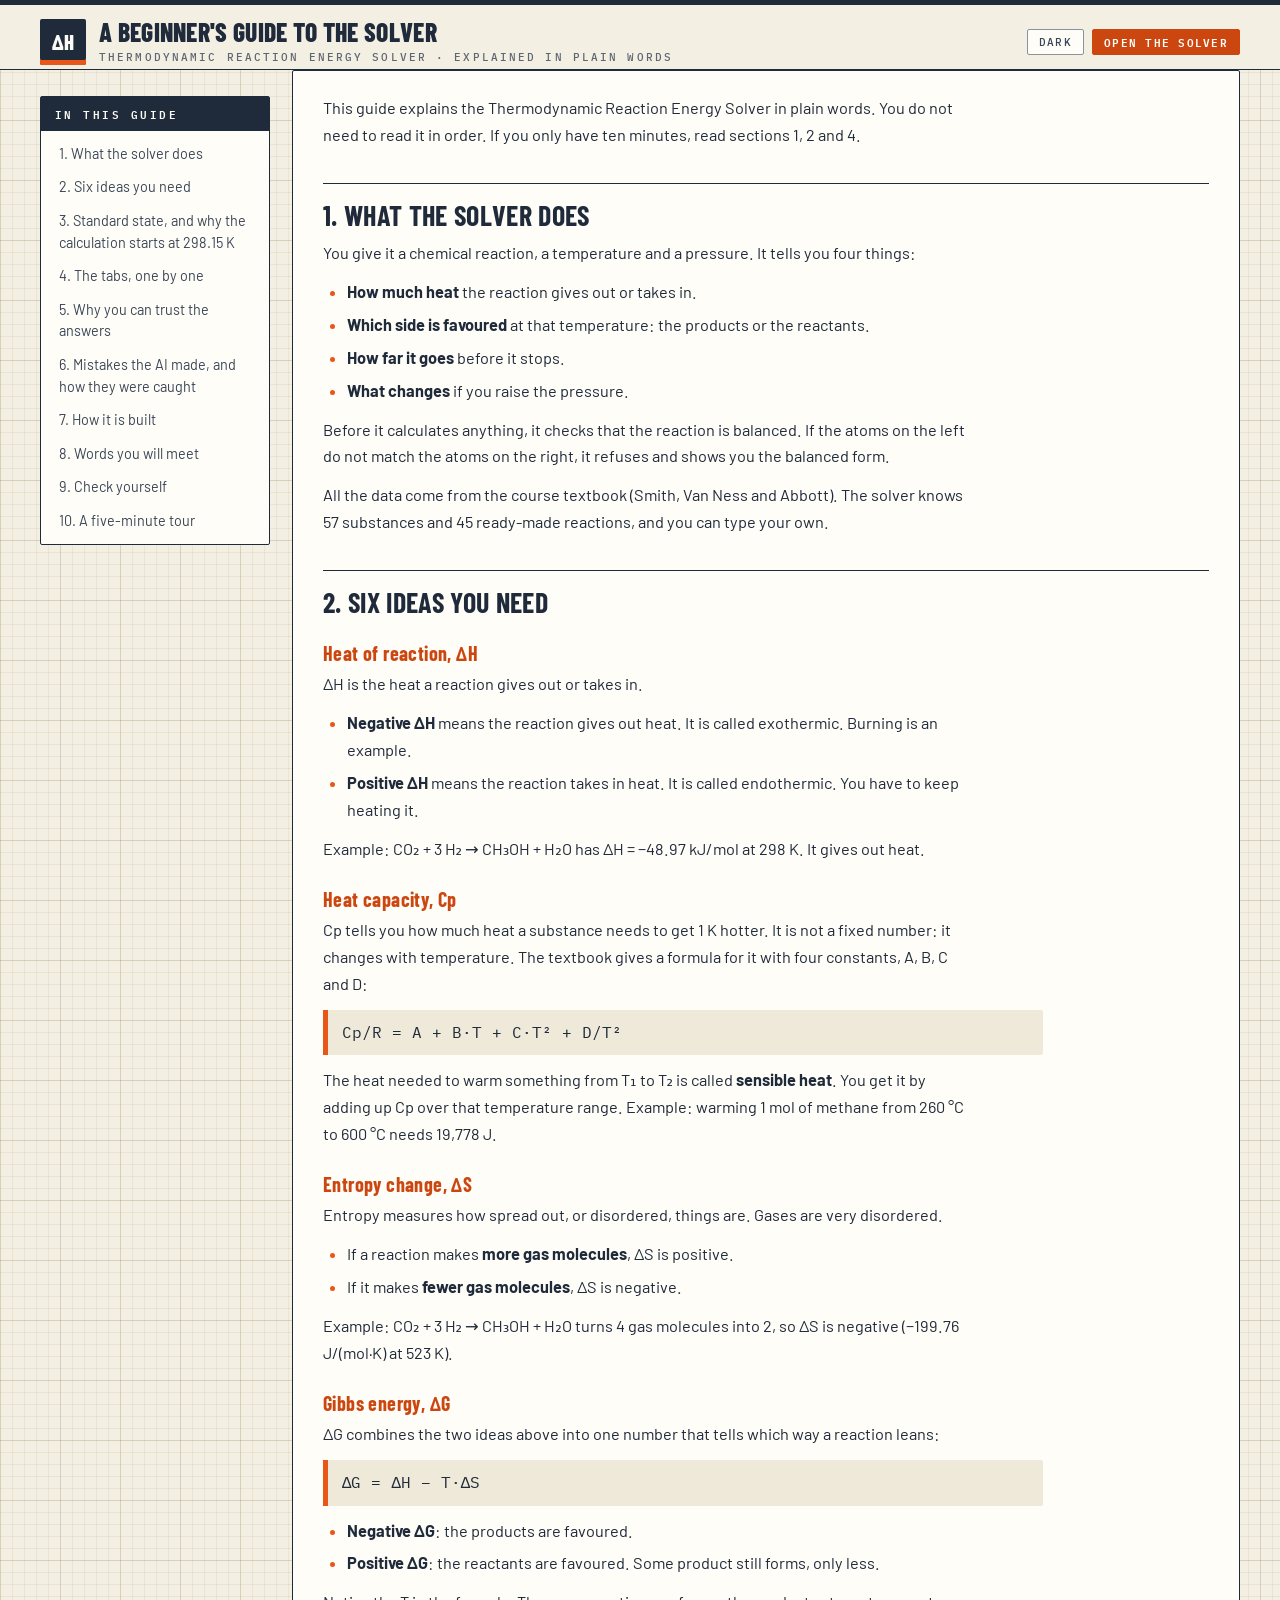
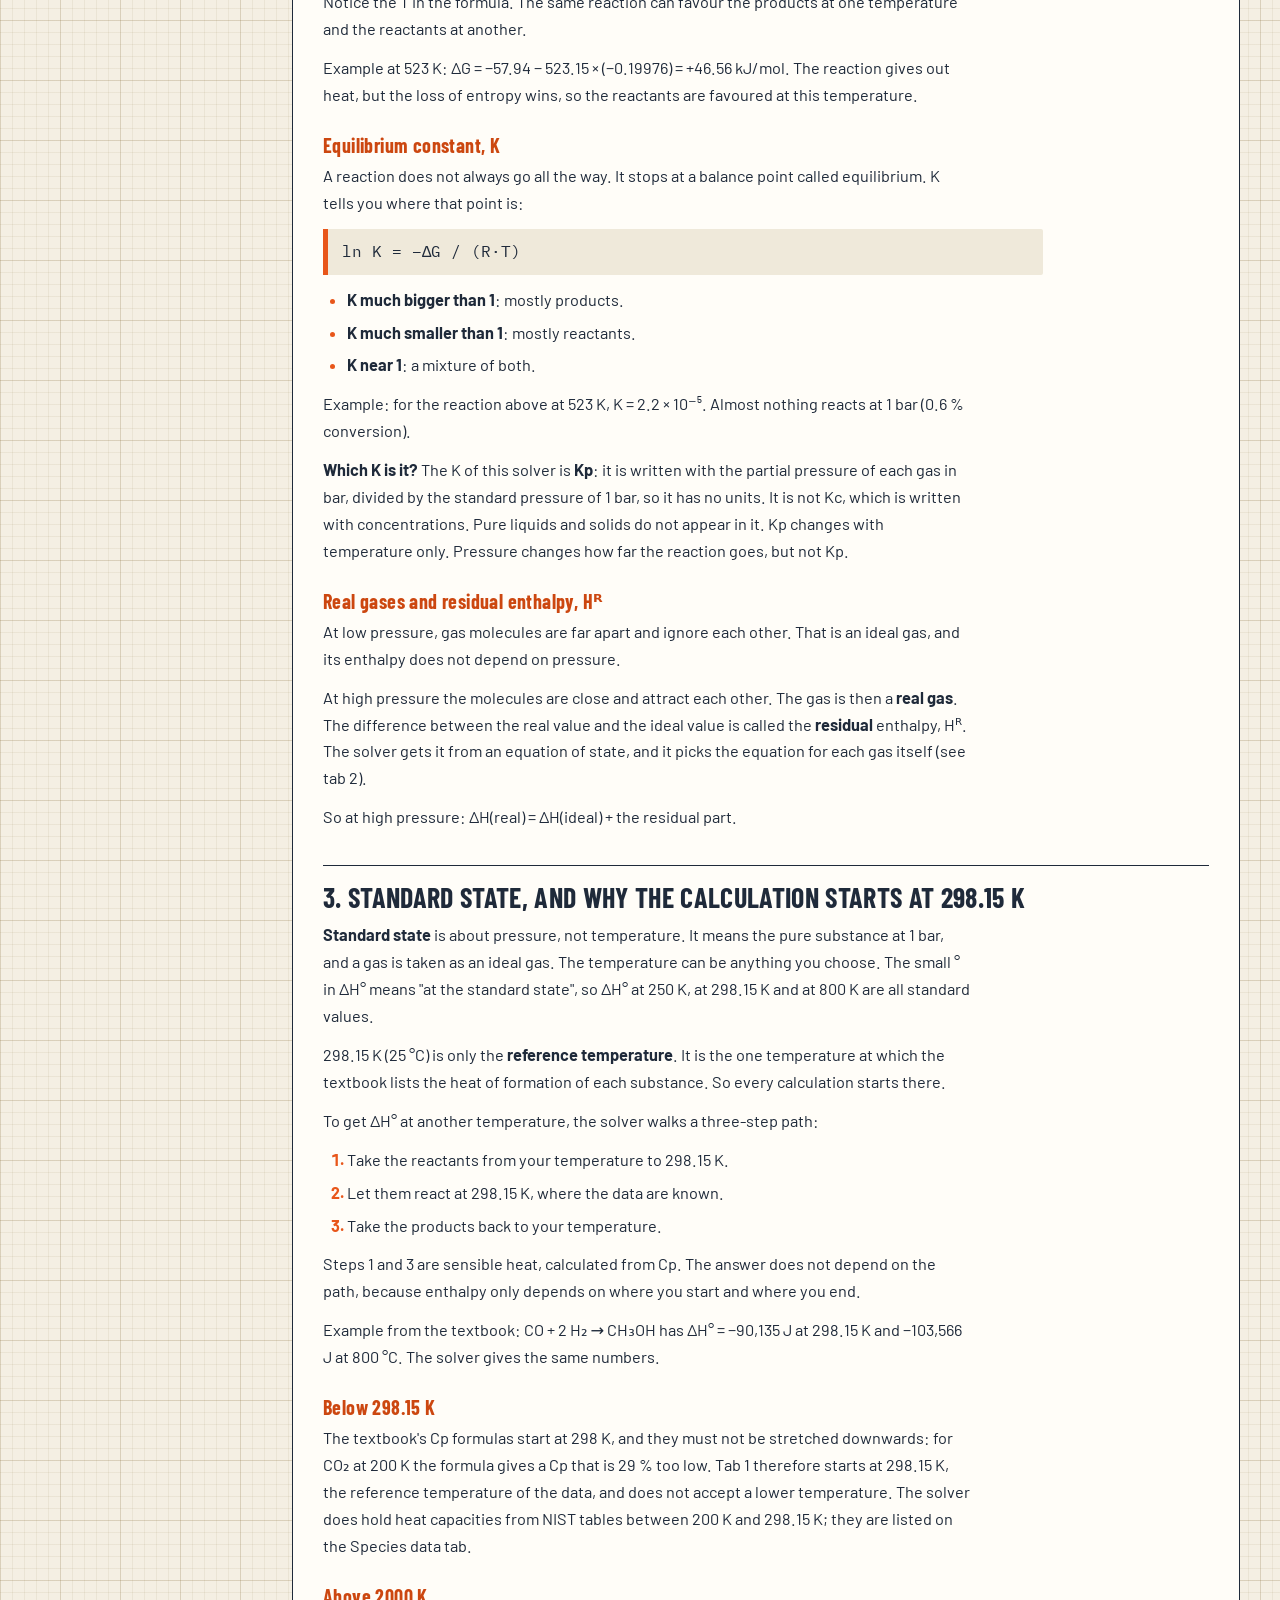
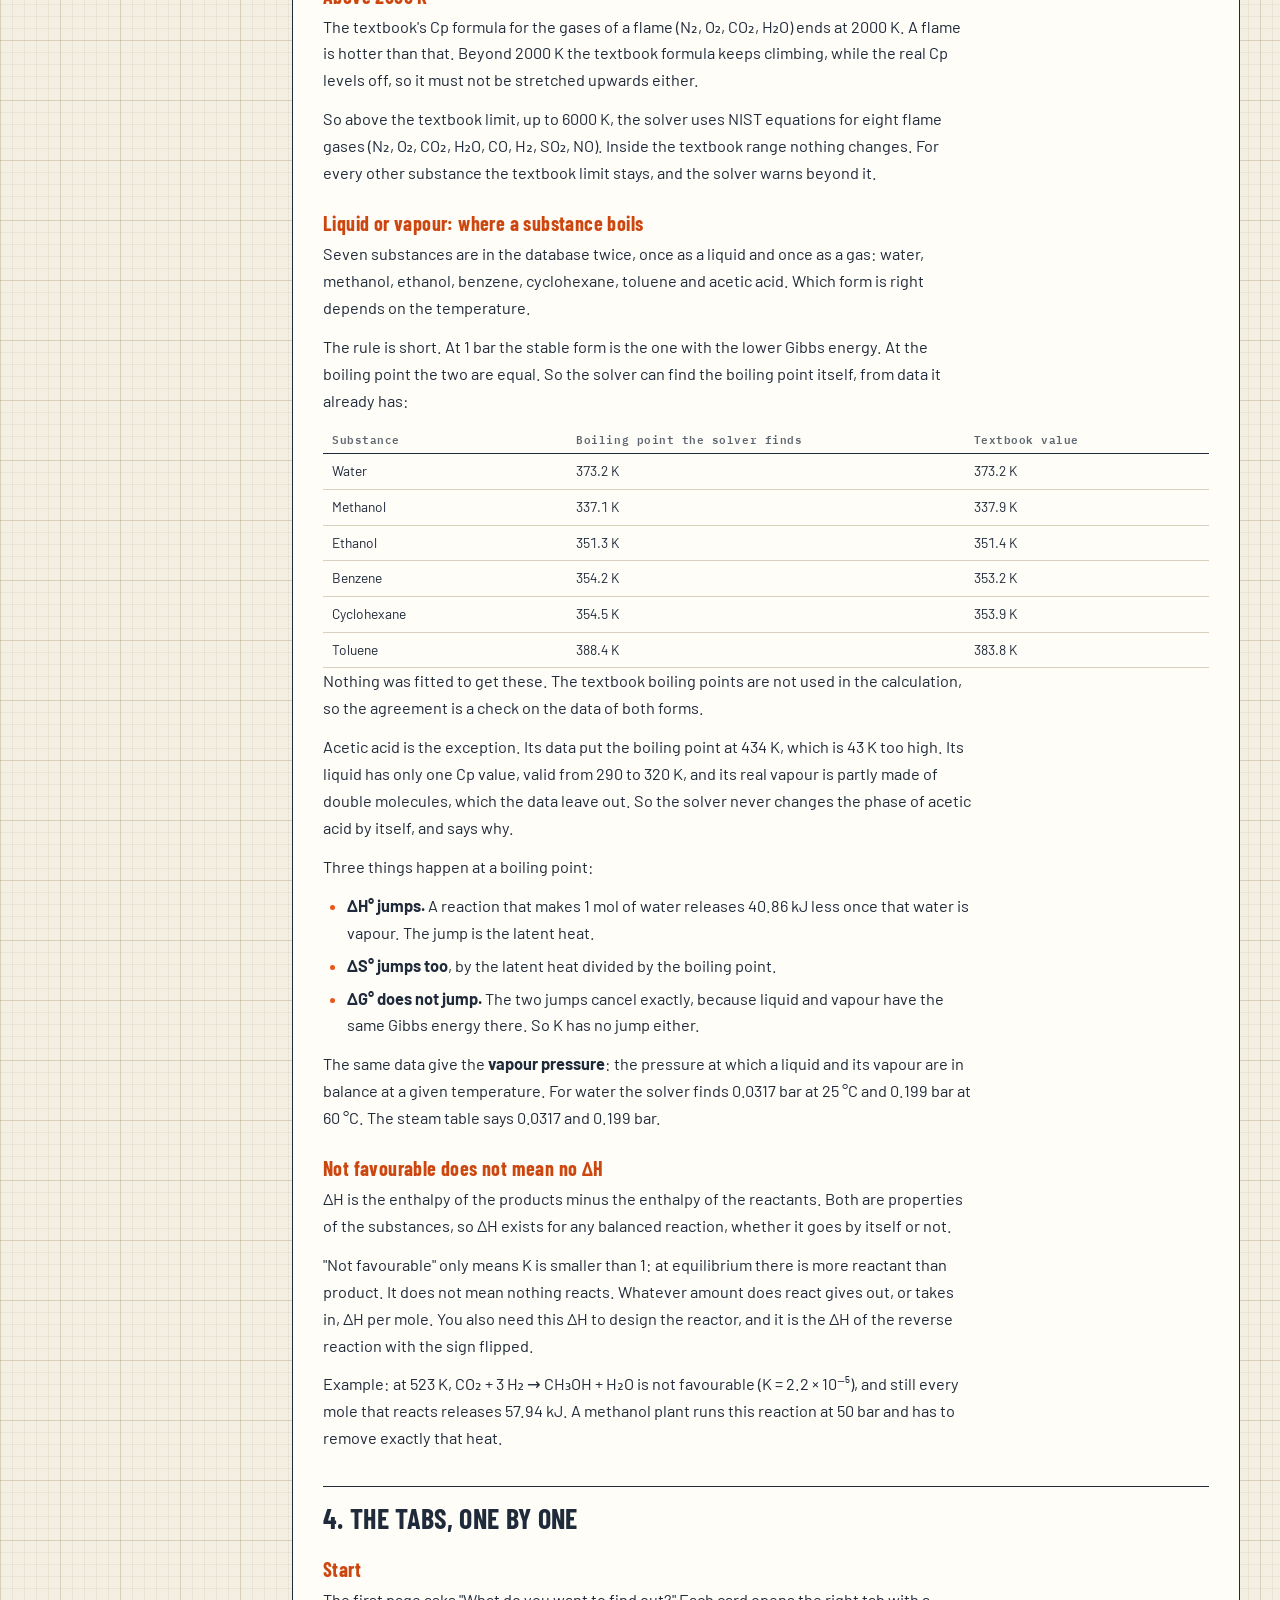
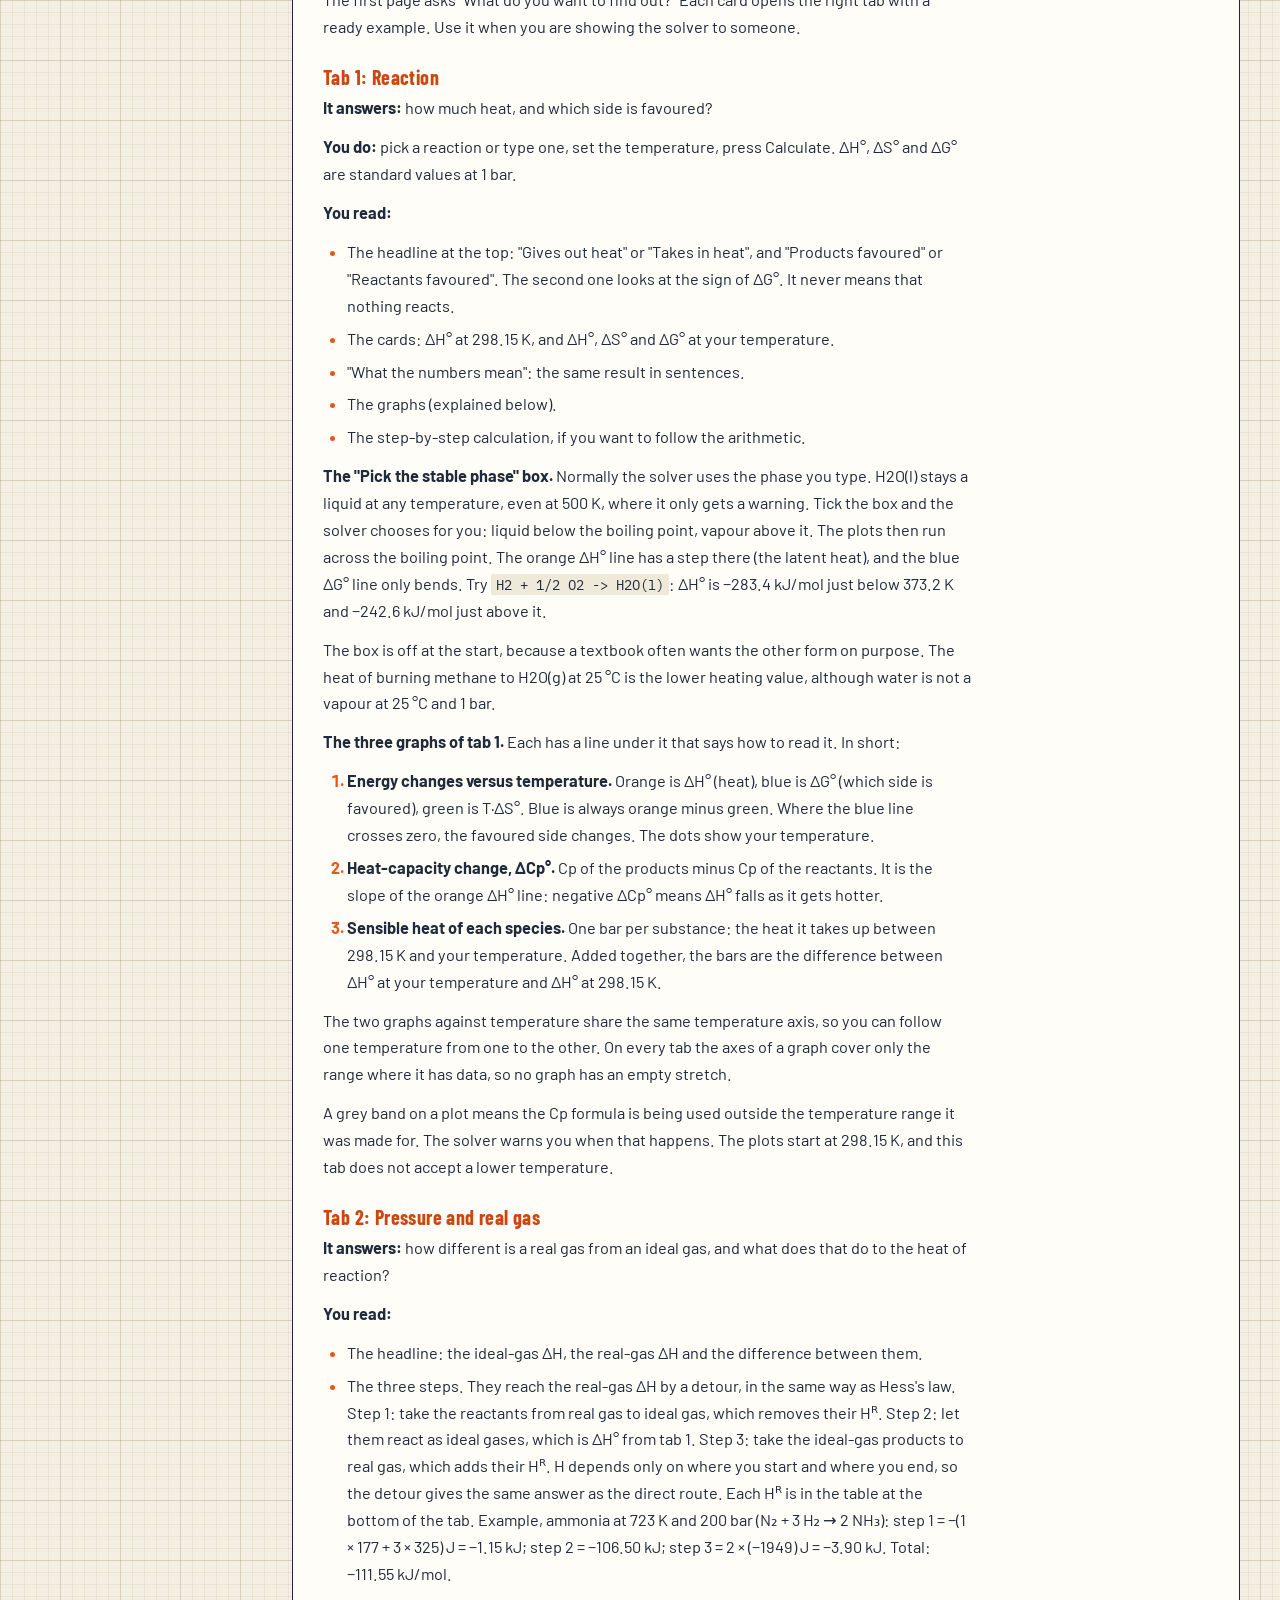
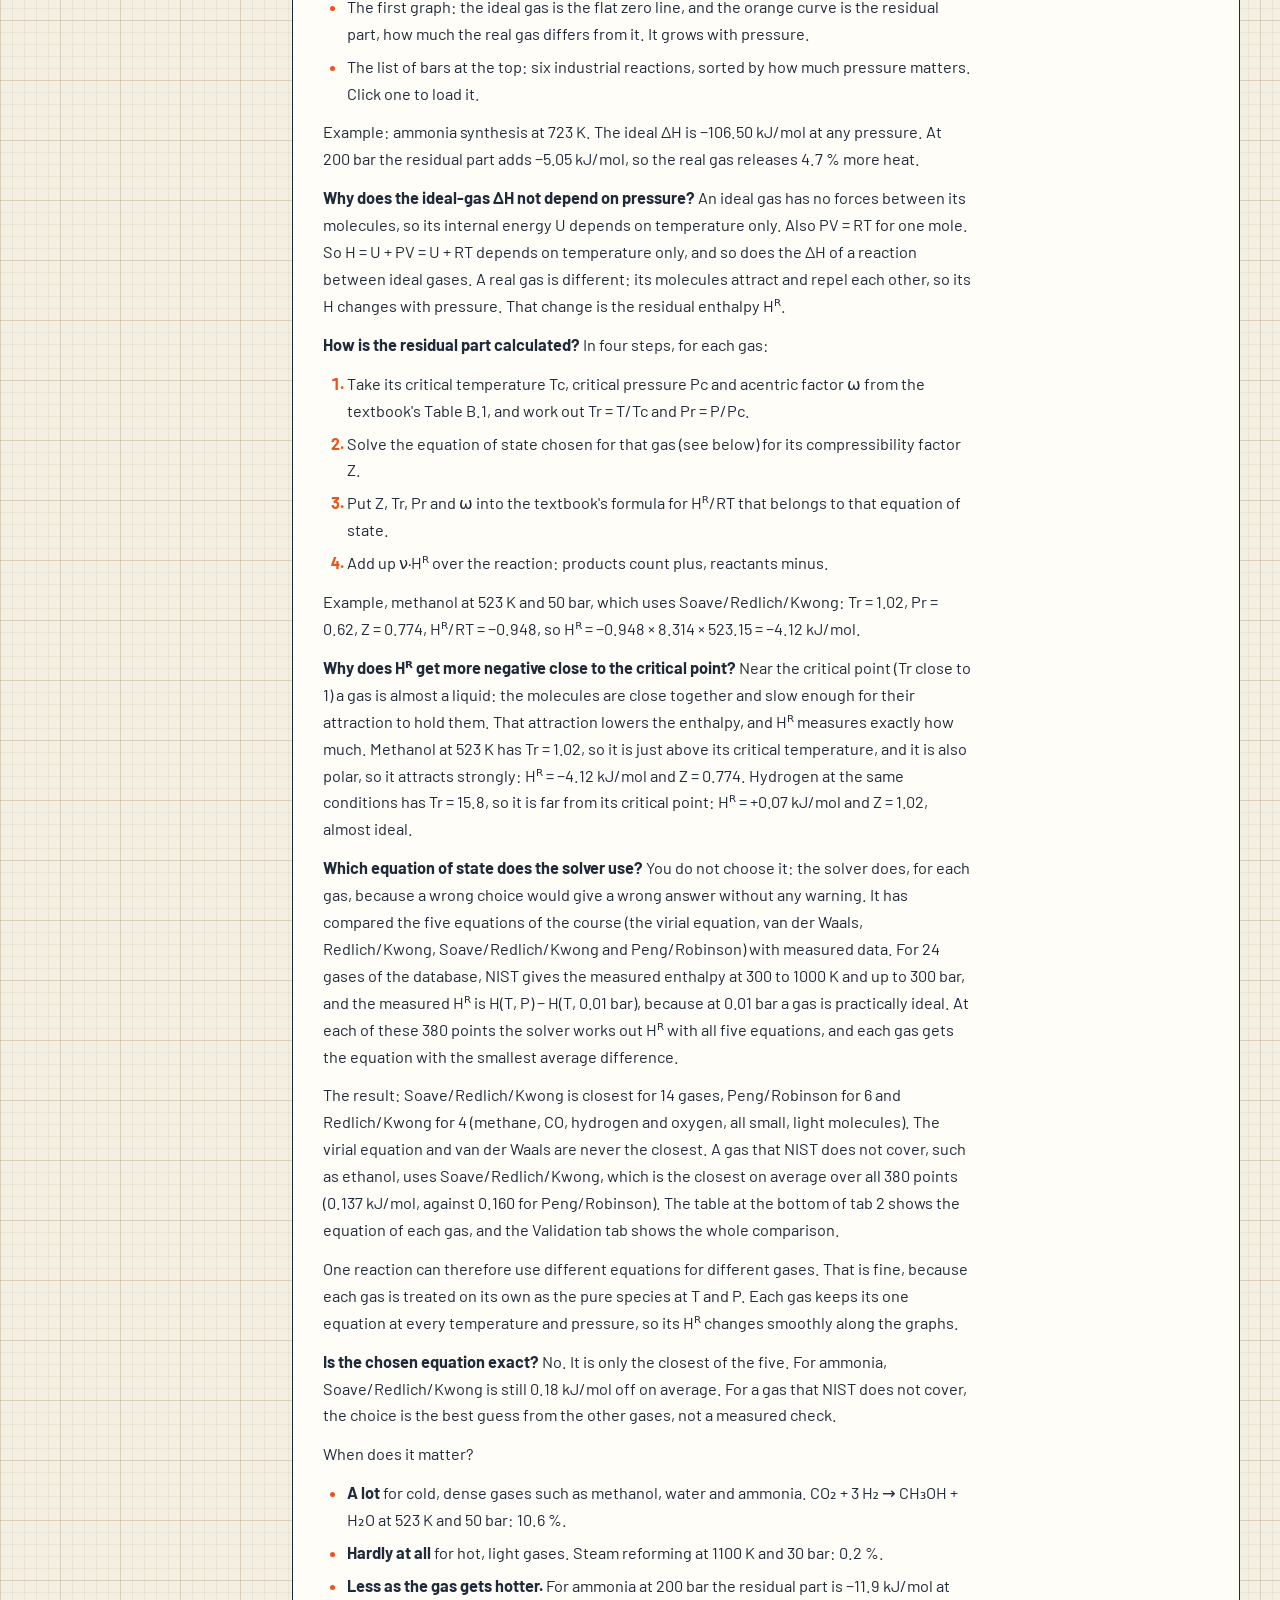
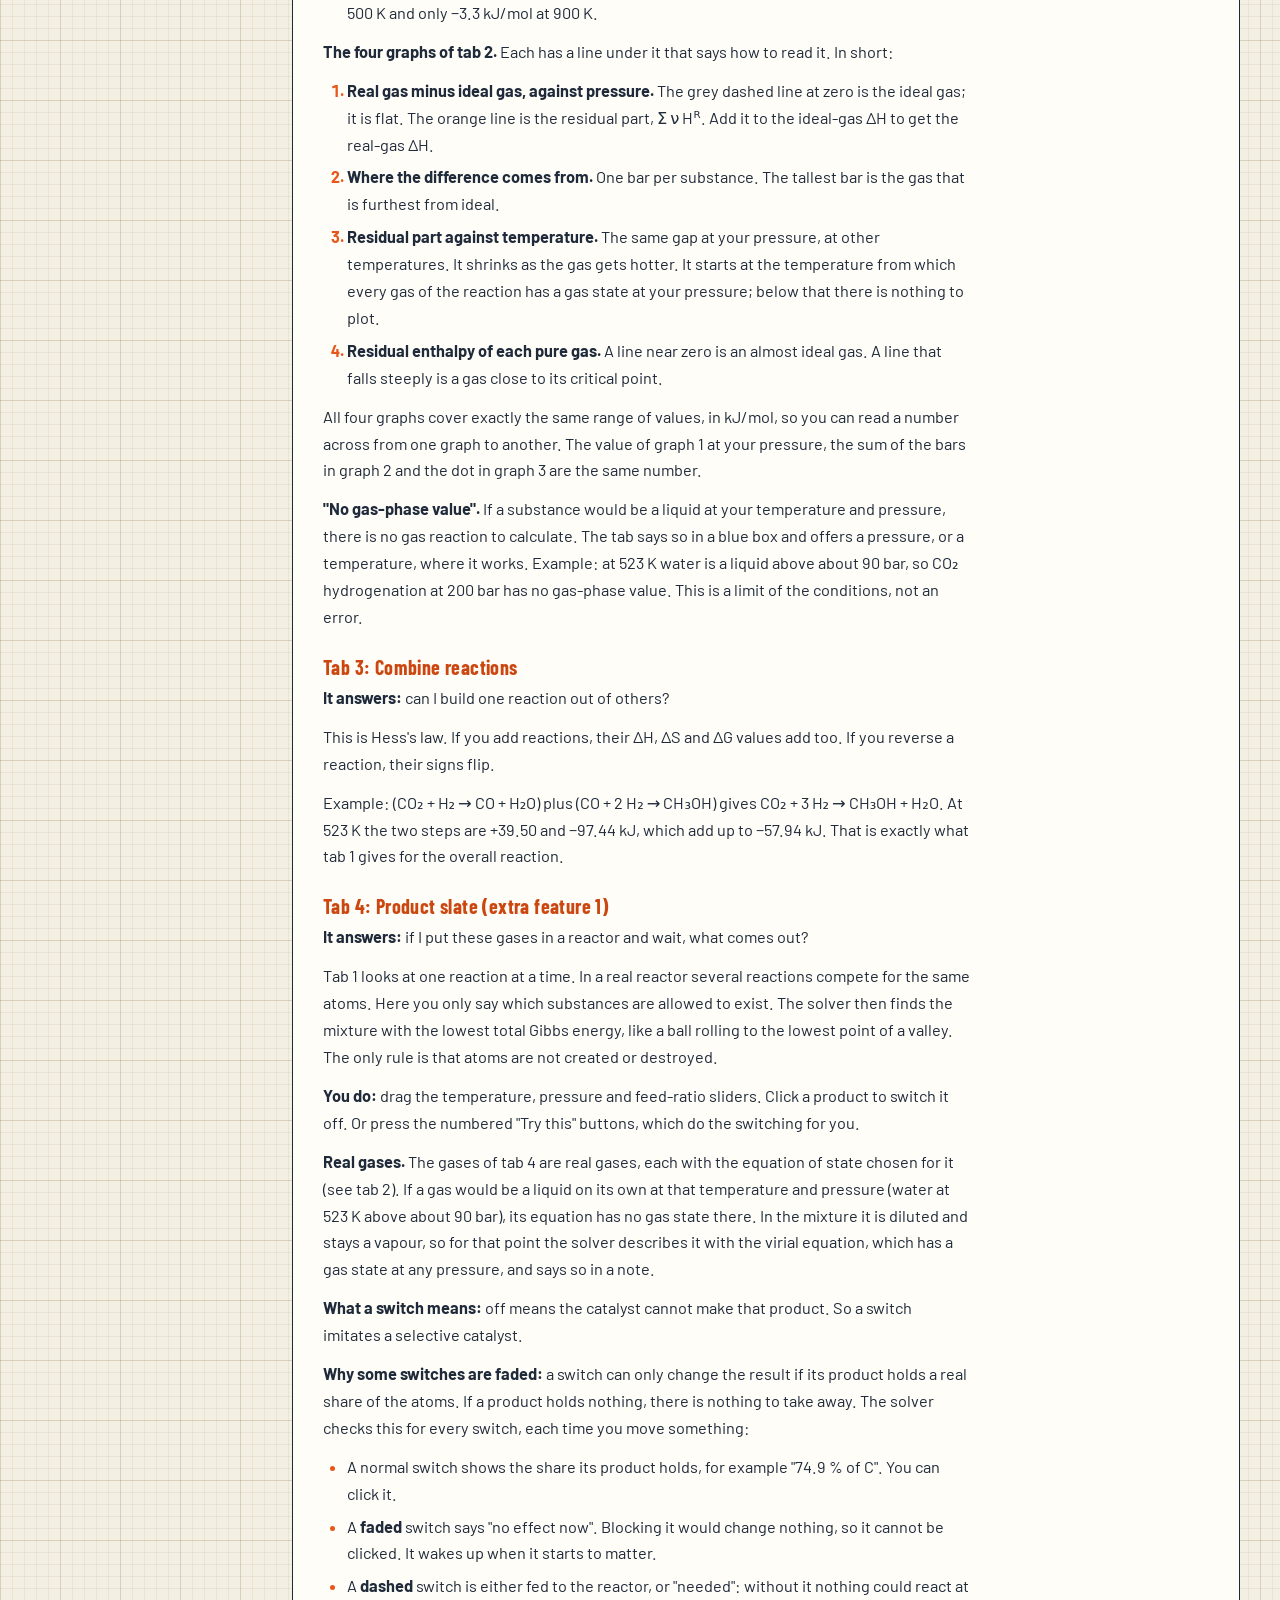
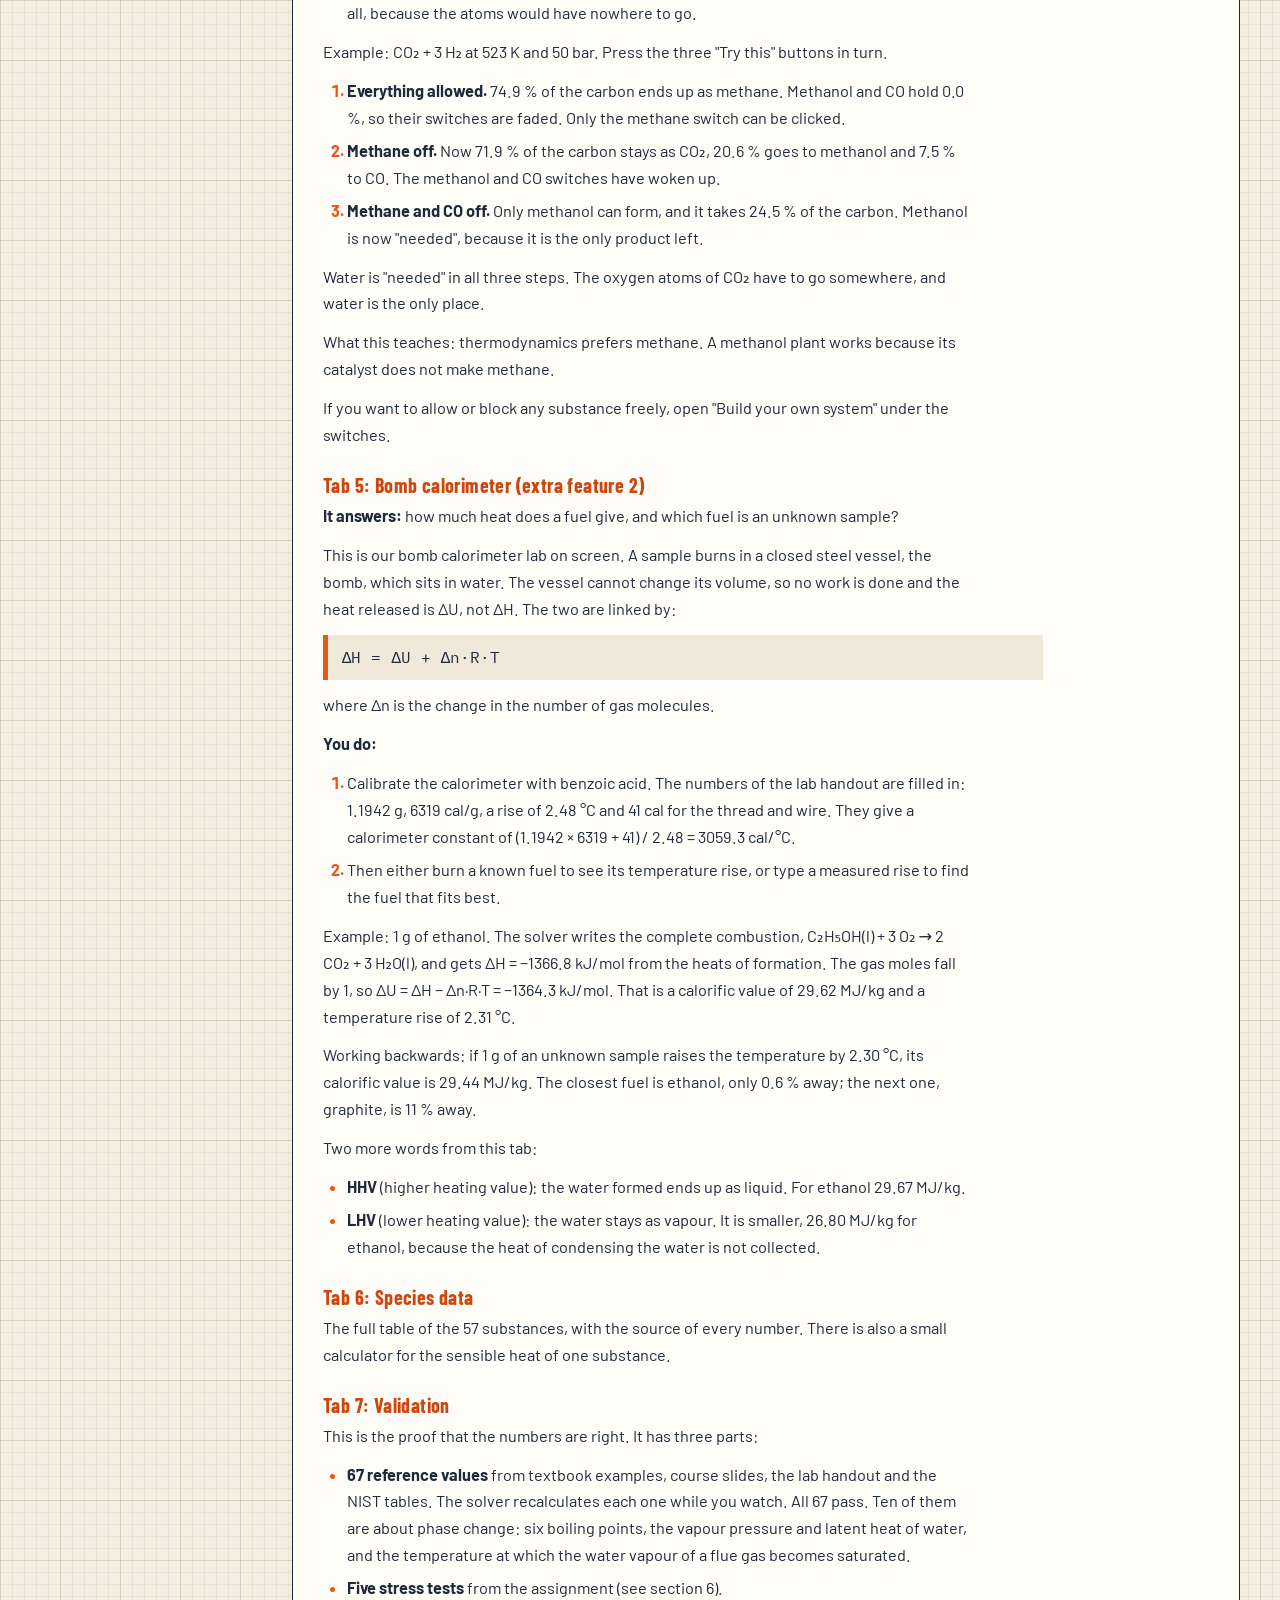
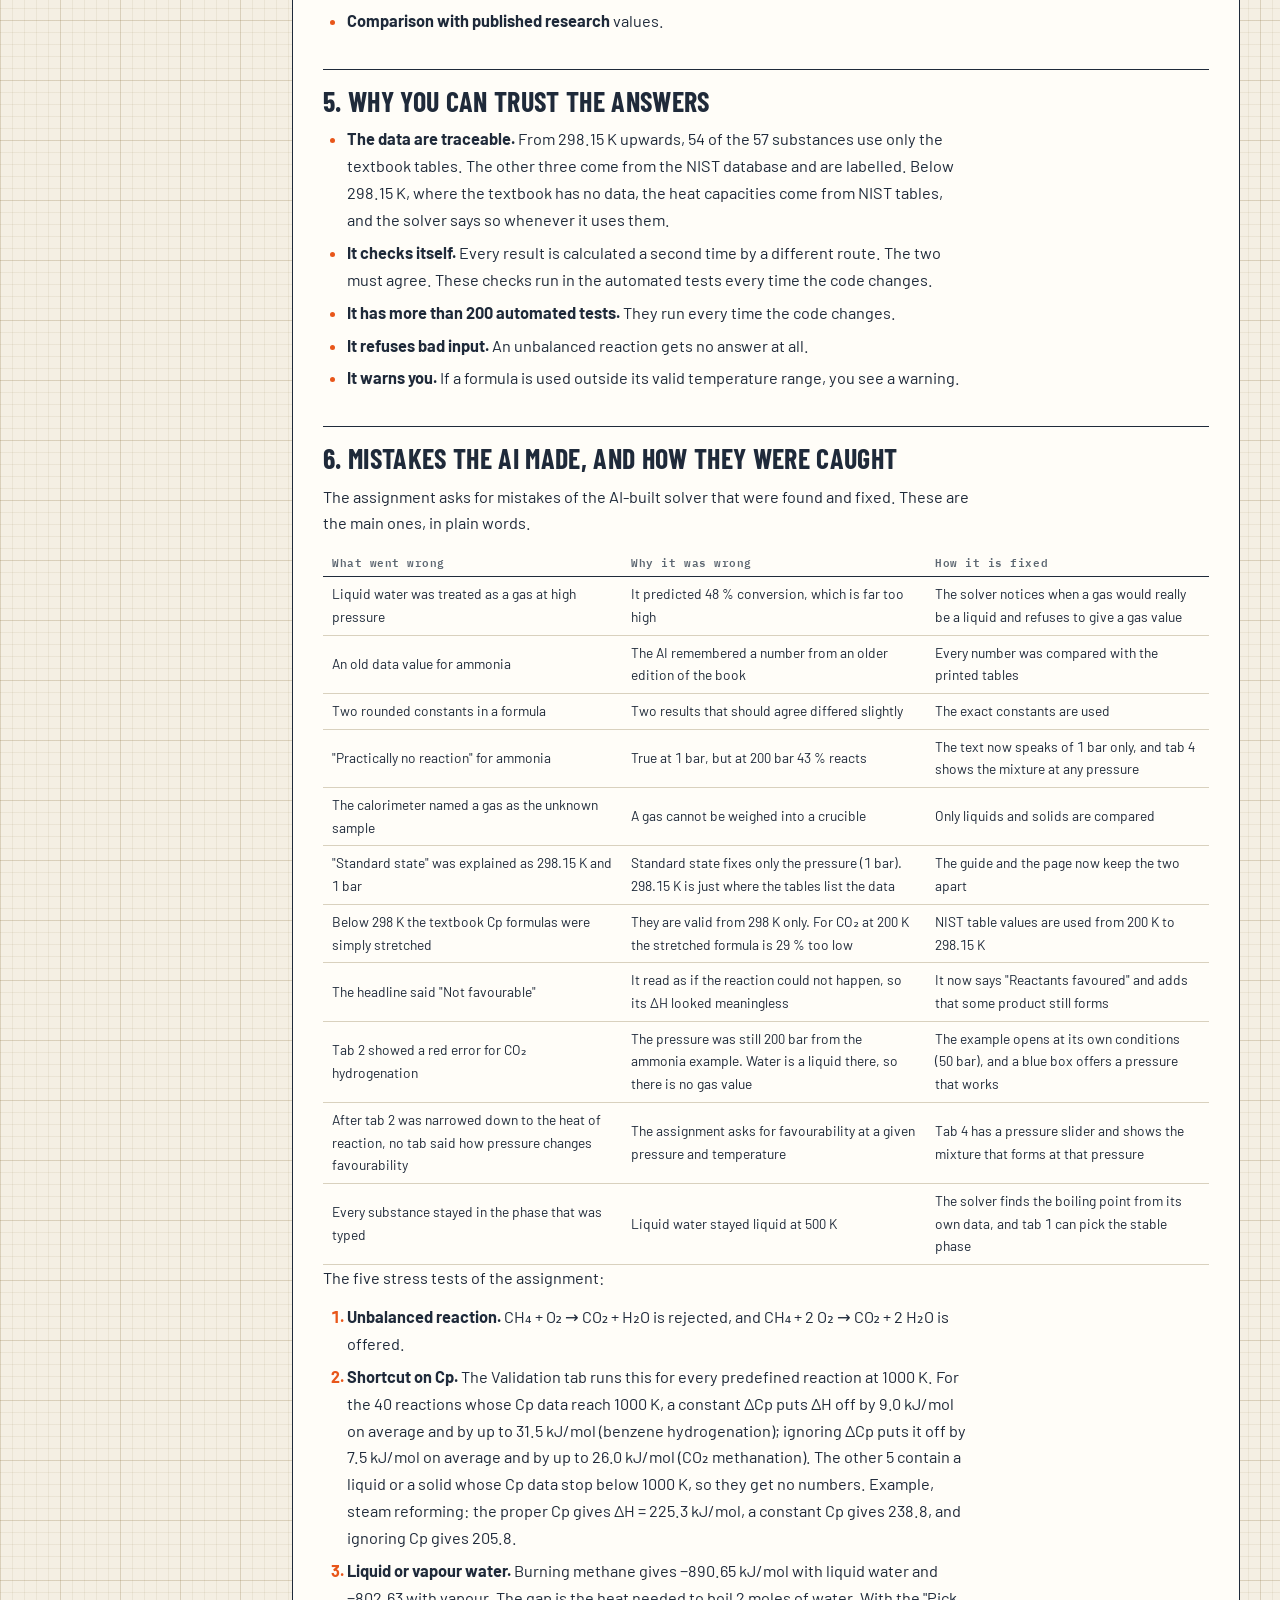
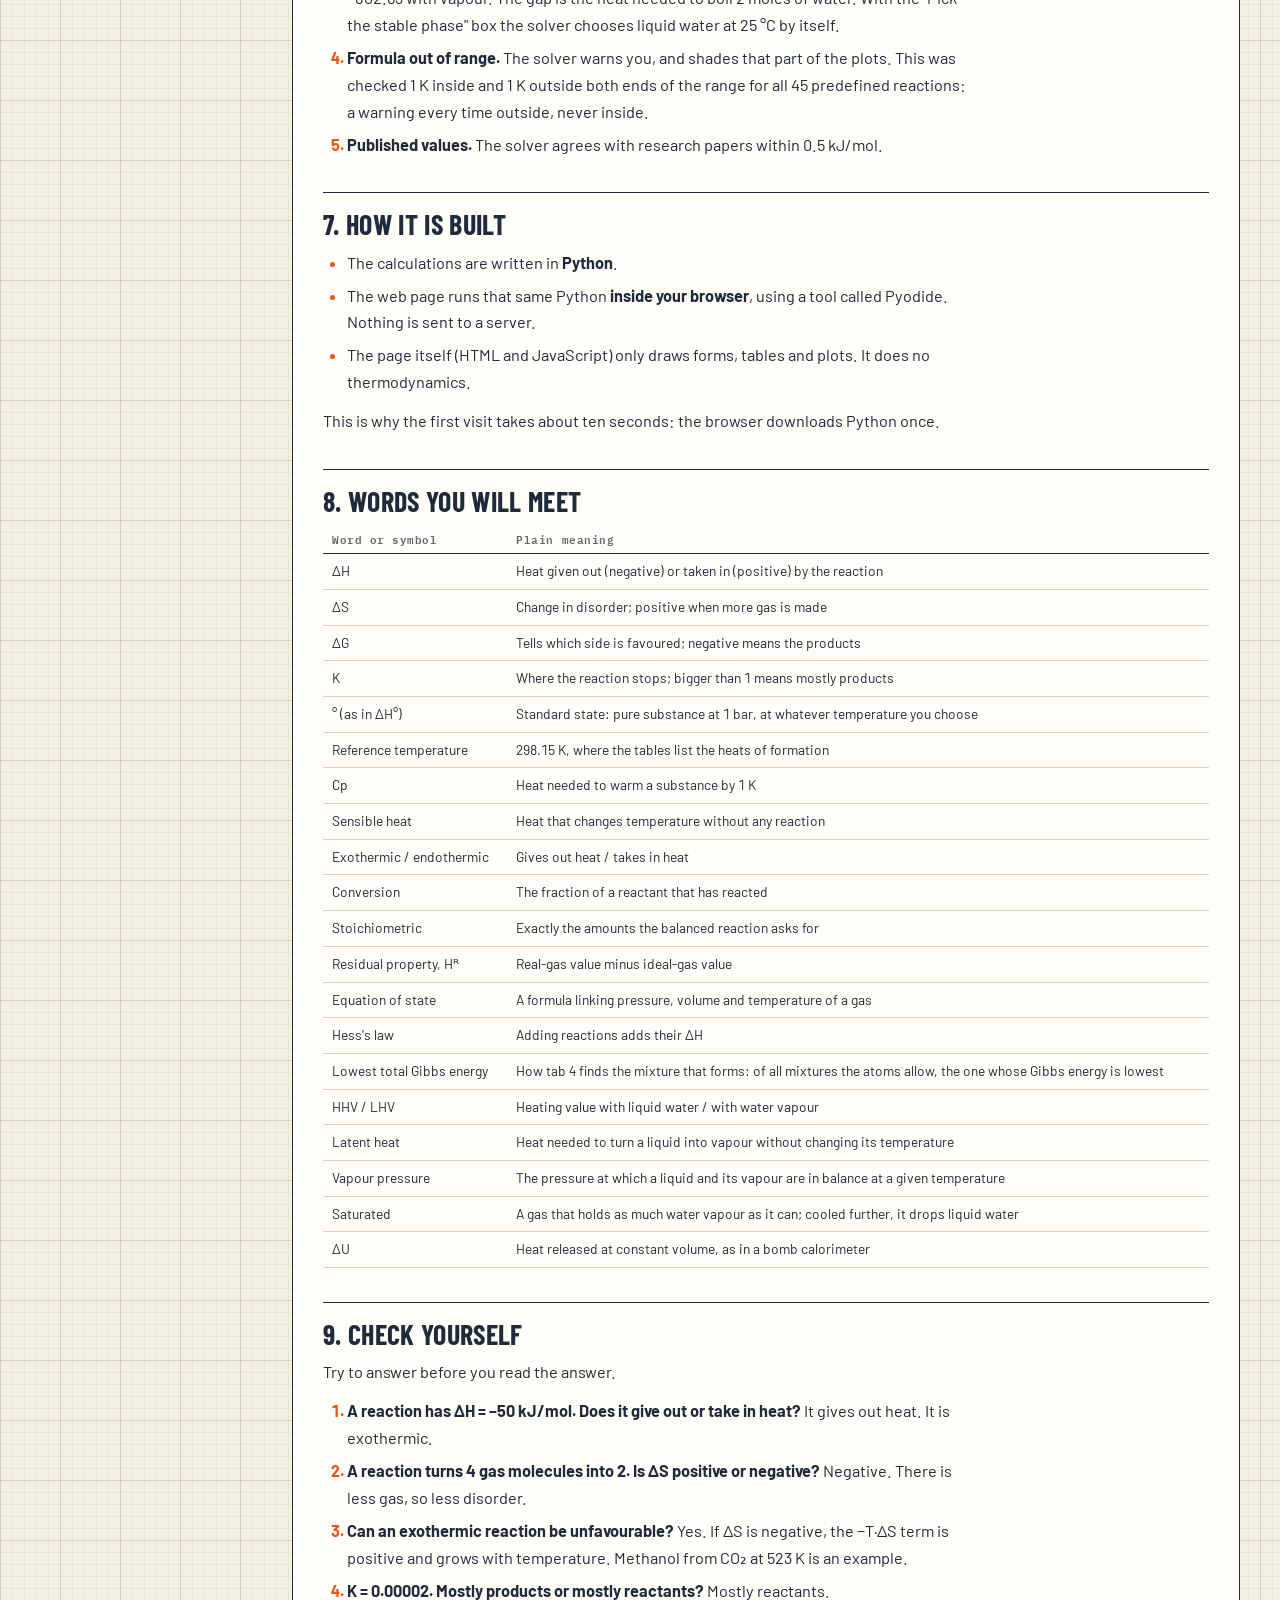
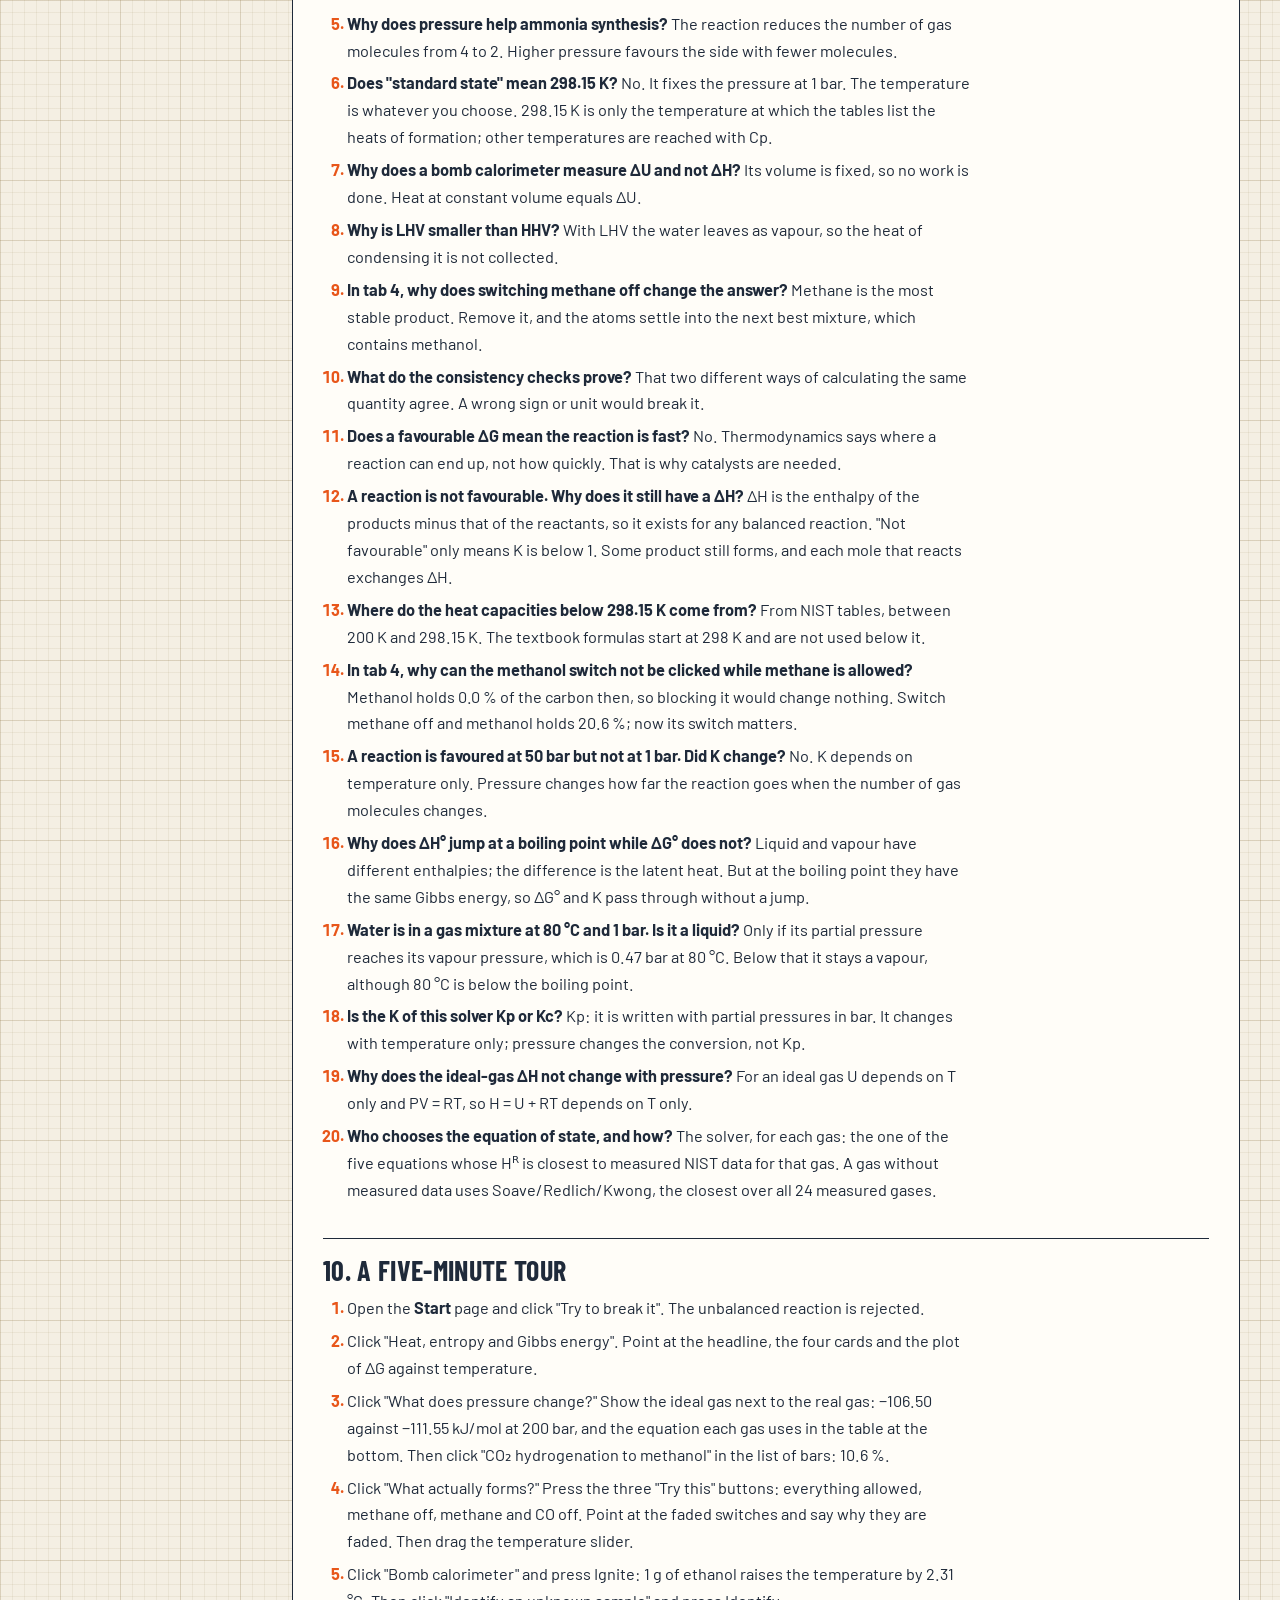
==== guide.html @ cbea5cae "Tab 1 from 298.15 K, every graph only over its data, no soot on tab 4 (v1.8.7) - Tab 1 sends from_re" ====
<!doctype html>
<html lang="en">
<head>
  <meta charset="utf-8">
  <meta name="viewport" content="width=device-width, initial-scale=1">
  <title>A beginner&#x27;s guide to the solver · Thermodynamic Reaction Energy Solver</title>
  <meta name="description" content="The Thermodynamic Reaction Energy Solver explained in plain words: the ideas behind it, each tab, why the numbers can be trusted, and questions to check yourself.">
  <!-- Built from docs/LEARNERS_GUIDE.md by docs/build_guide.py. Edit the Markdown, not this file. -->
  <script>
    try { const t = localStorage.getItem("ts-theme"); if (t === "light" || t === "dark") document.documentElement.dataset.theme = t; } catch (e) {}
  </script>
  <link rel="preconnect" href="https://fonts.googleapis.com">
  <link rel="preconnect" href="https://fonts.gstatic.com" crossorigin>
  <link rel="stylesheet" href="https://fonts.googleapis.com/css2?family=Barlow:wght@400;500;600;700&amp;family=Barlow+Condensed:wght@600;700;800&amp;family=IBM+Plex+Mono:wght@400;500;600&amp;display=swap">
  <link rel="stylesheet" href="web/styles.css?v=1.8.7">
</head>
<body>
<header class="top">
  <div class="wrap top-row">
    <div class="brand">
      <div class="mark" aria-hidden="true">ΔH</div>
      <div>
        <h1>A beginner&#x27;s guide to the solver</h1>
        <p class="sub">Thermodynamic Reaction Energy Solver · explained in plain words</p>
      </div>
    </div>
    <div class="top-tools">
      <button id="theme" class="icon-btn" type="button" aria-label="Switch between light and dark">Dark</button>
      <a class="icon-btn solid" href="index.html">Open the solver</a>
    </div>
  </div>
</header>

<main class="wrap guide">
  <nav class="toc" aria-label="Sections of the guide">
    <div class="toc-title">In this guide</div>
    <ol>
        <li><a href="#1-what-the-solver-does">1. What the solver does</a></li>
        <li><a href="#2-six-ideas-you-need">2. Six ideas you need</a></li>
        <li><a href="#3-standard-state-and-why-the-calculation-starts-at-298-15-k">3. Standard state, and why the calculation starts at 298.15 K</a></li>
        <li><a href="#4-the-tabs-one-by-one">4. The tabs, one by one</a></li>
        <li><a href="#5-why-you-can-trust-the-answers">5. Why you can trust the answers</a></li>
        <li><a href="#6-mistakes-the-ai-made-and-how-they-were-caught">6. Mistakes the AI made, and how they were caught</a></li>
        <li><a href="#7-how-it-is-built">7. How it is built</a></li>
        <li><a href="#8-words-you-will-meet">8. Words you will meet</a></li>
        <li><a href="#9-check-yourself">9. Check yourself</a></li>
        <li><a href="#10-a-five-minute-tour">10. A five-minute tour</a></li>
    </ol>
  </nav>
  <article class="panel prose">
<p>This guide explains the Thermodynamic Reaction Energy Solver in plain words. You do not need to read it in order. If you only have ten minutes, read sections 1, 2 and 4.</p>
<h2 id="1-what-the-solver-does">1. What the solver does</h2>
<p>You give it a chemical reaction, a temperature and a pressure. It tells you four things:</p>
<ul><li><strong>How much heat</strong> the reaction gives out or takes in.</li><li><strong>Which side is favoured</strong> at that temperature: the products or the reactants.</li><li><strong>How far it goes</strong> before it stops.</li><li><strong>What changes</strong> if you raise the pressure.</li></ul>
<p>Before it calculates anything, it checks that the reaction is balanced. If the atoms on the left do not match the atoms on the right, it refuses and shows you the balanced form.</p>
<p>All the data come from the course textbook (Smith, Van Ness and Abbott). The solver knows 57 substances and 45 ready-made reactions, and you can type your own.</p>
<h2 id="2-six-ideas-you-need">2. Six ideas you need</h2>
<h3>Heat of reaction, ΔH</h3>
<p>ΔH is the heat a reaction gives out or takes in.</p>
<ul><li><strong>Negative ΔH</strong> means the reaction gives out heat. It is called exothermic. Burning is an example.</li><li><strong>Positive ΔH</strong> means the reaction takes in heat. It is called endothermic. You have to keep heating it.</li></ul>
<p>Example: CO₂ + 3 H₂ → CH₃OH + H₂O has ΔH = −48.97 kJ/mol at 298 K. It gives out heat.</p>
<h3>Heat capacity, Cp</h3>
<p>Cp tells you how much heat a substance needs to get 1 K hotter. It is not a fixed number: it changes with temperature. The textbook gives a formula for it with four constants, A, B, C and D:</p>
<pre class="formula">Cp/R = A + B·T + C·T² + D/T²</pre>
<p>The heat needed to warm something from T₁ to T₂ is called <strong>sensible heat</strong>. You get it by adding up Cp over that temperature range. Example: warming 1 mol of methane from 260 °C to 600 °C needs 19,778 J.</p>
<h3>Entropy change, ΔS</h3>
<p>Entropy measures how spread out, or disordered, things are. Gases are very disordered.</p>
<ul><li>If a reaction makes <strong>more gas molecules</strong>, ΔS is positive.</li><li>If it makes <strong>fewer gas molecules</strong>, ΔS is negative.</li></ul>
<p>Example: CO₂ + 3 H₂ → CH₃OH + H₂O turns 4 gas molecules into 2, so ΔS is negative (−199.76 J/(mol·K) at 523 K).</p>
<h3>Gibbs energy, ΔG</h3>
<p>ΔG combines the two ideas above into one number that tells which way a reaction leans:</p>
<pre class="formula">ΔG = ΔH − T·ΔS</pre>
<ul><li><strong>Negative ΔG</strong>: the products are favoured.</li><li><strong>Positive ΔG</strong>: the reactants are favoured. Some product still forms, only less.</li></ul>
<p>Notice the T in the formula. The same reaction can favour the products at one temperature and the reactants at another.</p>
<p>Example at 523 K: ΔG = −57.94 − 523.15 × (−0.19976) = +46.56 kJ/mol. The reaction gives out heat, but the loss of entropy wins, so the reactants are favoured at this temperature.</p>
<h3>Equilibrium constant, K</h3>
<p>A reaction does not always go all the way. It stops at a balance point called equilibrium. K tells you where that point is:</p>
<pre class="formula">ln K = −ΔG / (R·T)</pre>
<ul><li><strong>K much bigger than 1</strong>: mostly products.</li><li><strong>K much smaller than 1</strong>: mostly reactants.</li><li><strong>K near 1</strong>: a mixture of both.</li></ul>
<p>Example: for the reaction above at 523 K, K = 2.2 × 10⁻⁵. Almost nothing reacts at 1 bar (0.6 % conversion).</p>
<p><strong>Which K is it?</strong> The K of this solver is <strong>Kp</strong>: it is written with the partial pressure of each gas in bar, divided by the standard pressure of 1 bar, so it has no units. It is not Kc, which is written with concentrations. Pure liquids and solids do not appear in it. Kp changes with temperature only. Pressure changes how far the reaction goes, but not Kp.</p>
<h3>Real gases and residual enthalpy, Hᴿ</h3>
<p>At low pressure, gas molecules are far apart and ignore each other. That is an ideal gas, and its enthalpy does not depend on pressure.</p>
<p>At high pressure the molecules are close and attract each other. The gas is then a <strong>real gas</strong>. The difference between the real value and the ideal value is called the <strong>residual</strong> enthalpy, Hᴿ. The solver gets it from an equation of state, and it picks the equation for each gas itself (see tab 2).</p>
<p>So at high pressure: ΔH(real) = ΔH(ideal) + the residual part.</p>
<h2 id="3-standard-state-and-why-the-calculation-starts-at-298-15-k">3. Standard state, and why the calculation starts at 298.15 K</h2>
<p><strong>Standard state</strong> is about pressure, not temperature. It means the pure substance at 1 bar, and a gas is taken as an ideal gas. The temperature can be anything you choose. The small ° in ΔH° means "at the standard state", so ΔH° at 250 K, at 298.15 K and at 800 K are all standard values.</p>
<p>298.15 K (25 °C) is only the <strong>reference temperature</strong>. It is the one temperature at which the textbook lists the heat of formation of each substance. So every calculation starts there.</p>
<p>To get ΔH° at another temperature, the solver walks a three-step path:</p>
<ol><li>Take the reactants from your temperature to 298.15 K.</li><li>Let them react at 298.15 K, where the data are known.</li><li>Take the products back to your temperature.</li></ol>
<p>Steps 1 and 3 are sensible heat, calculated from Cp. The answer does not depend on the path, because enthalpy only depends on where you start and where you end.</p>
<p>Example from the textbook: CO + 2 H₂ → CH₃OH has ΔH° = −90,135 J at 298.15 K and −103,566 J at 800 °C. The solver gives the same numbers.</p>
<h3>Below 298.15 K</h3>
<p>The textbook's Cp formulas start at 298 K, and they must not be stretched downwards: for CO₂ at 200 K the formula gives a Cp that is 29 % too low. Tab 1 therefore starts at 298.15 K, the reference temperature of the data, and does not accept a lower temperature. The solver does hold heat capacities from NIST tables between 200 K and 298.15 K; they are listed on the Species data tab.</p>
<h3>Above 2000 K</h3>
<p>The textbook's Cp formula for the gases of a flame (N₂, O₂, CO₂, H₂O) ends at 2000 K. A flame is hotter than that. Beyond 2000 K the textbook formula keeps climbing, while the real Cp levels off, so it must not be stretched upwards either.</p>
<p>So above the textbook limit, up to 6000 K, the solver uses NIST equations for eight flame gases (N₂, O₂, CO₂, H₂O, CO, H₂, SO₂, NO). Inside the textbook range nothing changes. For every other substance the textbook limit stays, and the solver warns beyond it.</p>
<h3>Liquid or vapour: where a substance boils</h3>
<p>Seven substances are in the database twice, once as a liquid and once as a gas: water, methanol, ethanol, benzene, cyclohexane, toluene and acetic acid. Which form is right depends on the temperature.</p>
<p>The rule is short. At 1 bar the stable form is the one with the lower Gibbs energy. At the boiling point the two are equal. So the solver can find the boiling point itself, from data it already has:</p>
<div class="table-scroll"><table><thead><tr><th class="l">Substance</th><th class="l">Boiling point the solver finds</th><th class="l">Textbook value</th></tr></thead><tbody><tr><td class="l wrapcell">Water</td><td class="l wrapcell">373.2 K</td><td class="l wrapcell">373.2 K</td></tr><tr><td class="l wrapcell">Methanol</td><td class="l wrapcell">337.1 K</td><td class="l wrapcell">337.9 K</td></tr><tr><td class="l wrapcell">Ethanol</td><td class="l wrapcell">351.3 K</td><td class="l wrapcell">351.4 K</td></tr><tr><td class="l wrapcell">Benzene</td><td class="l wrapcell">354.2 K</td><td class="l wrapcell">353.2 K</td></tr><tr><td class="l wrapcell">Cyclohexane</td><td class="l wrapcell">354.5 K</td><td class="l wrapcell">353.9 K</td></tr><tr><td class="l wrapcell">Toluene</td><td class="l wrapcell">388.4 K</td><td class="l wrapcell">383.8 K</td></tr></tbody></table></div>
<p>Nothing was fitted to get these. The textbook boiling points are not used in the calculation, so the agreement is a check on the data of both forms.</p>
<p>Acetic acid is the exception. Its data put the boiling point at 434 K, which is 43 K too high. Its liquid has only one Cp value, valid from 290 to 320 K, and its real vapour is partly made of double molecules, which the data leave out. So the solver never changes the phase of acetic acid by itself, and says why.</p>
<p>Three things happen at a boiling point:</p>
<ul><li><strong>ΔH° jumps.</strong> A reaction that makes 1 mol of water releases 40.86 kJ less once that water is vapour. The jump is the latent heat.</li><li><strong>ΔS° jumps too</strong>, by the latent heat divided by the boiling point.</li><li><strong>ΔG° does not jump.</strong> The two jumps cancel exactly, because liquid and vapour have the same Gibbs energy there. So K has no jump either.</li></ul>
<p>The same data give the <strong>vapour pressure</strong>: the pressure at which a liquid and its vapour are in balance at a given temperature. For water the solver finds 0.0317 bar at 25 °C and 0.199 bar at 60 °C. The steam table says 0.0317 and 0.199 bar.</p>
<h3>Not favourable does not mean no ΔH</h3>
<p>ΔH is the enthalpy of the products minus the enthalpy of the reactants. Both are properties of the substances, so ΔH exists for any balanced reaction, whether it goes by itself or not.</p>
<p>"Not favourable" only means K is smaller than 1: at equilibrium there is more reactant than product. It does not mean nothing reacts. Whatever amount does react gives out, or takes in, ΔH per mole. You also need this ΔH to design the reactor, and it is the ΔH of the reverse reaction with the sign flipped.</p>
<p>Example: at 523 K, CO₂ + 3 H₂ → CH₃OH + H₂O is not favourable (K = 2.2 × 10⁻⁵), and still every mole that reacts releases 57.94 kJ. A methanol plant runs this reaction at 50 bar and has to remove exactly that heat.</p>
<h2 id="4-the-tabs-one-by-one">4. The tabs, one by one</h2>
<h3>Start</h3>
<p>The first page asks "What do you want to find out?" Each card opens the right tab with a ready example. Use it when you are showing the solver to someone.</p>
<h3>Tab 1: Reaction</h3>
<p><strong>It answers:</strong> how much heat, and which side is favoured?</p>
<p><strong>You do:</strong> pick a reaction or type one, set the temperature, press Calculate. ΔH°, ΔS° and ΔG° are standard values at 1 bar.</p>
<p><strong>You read:</strong></p>
<ul><li>The headline at the top: "Gives out heat" or "Takes in heat", and "Products favoured" or "Reactants favoured". The second one looks at the sign of ΔG°. It never means that nothing reacts.</li><li>The cards: ΔH° at 298.15 K, and ΔH°, ΔS° and ΔG° at your temperature.</li><li>"What the numbers mean": the same result in sentences.</li><li>The graphs (explained below).</li><li>The step-by-step calculation, if you want to follow the arithmetic.</li></ul>
<p><strong>The "Pick the stable phase" box.</strong> Normally the solver uses the phase you type. H2O(l) stays a liquid at any temperature, even at 500 K, where it only gets a warning. Tick the box and the solver chooses for you: liquid below the boiling point, vapour above it. The plots then run across the boiling point. The orange ΔH° line has a step there (the latent heat), and the blue ΔG° line only bends. Try <code>H2 + 1/2 O2 -&gt; H2O(l)</code>: ΔH° is −283.4 kJ/mol just below 373.2 K and −242.6 kJ/mol just above it.</p>
<p>The box is off at the start, because a textbook often wants the other form on purpose. The heat of burning methane to H2O(g) at 25 °C is the lower heating value, although water is not a vapour at 25 °C and 1 bar.</p>
<p><strong>The three graphs of tab 1.</strong> Each has a line under it that says how to read it. In short:</p>
<ol><li><strong>Energy changes versus temperature.</strong> Orange is ΔH° (heat), blue is ΔG° (which side is favoured), green is T·ΔS°. Blue is always orange minus green. Where the blue line crosses zero, the favoured side changes. The dots show your temperature.</li><li><strong>Heat-capacity change, ΔCp°.</strong> Cp of the products minus Cp of the reactants. It is the slope of the orange ΔH° line: negative ΔCp° means ΔH° falls as it gets hotter.</li><li><strong>Sensible heat of each species.</strong> One bar per substance: the heat it takes up between 298.15 K and your temperature. Added together, the bars are the difference between ΔH° at your temperature and ΔH° at 298.15 K.</li></ol>
<p>The two graphs against temperature share the same temperature axis, so you can follow one temperature from one to the other. On every tab the axes of a graph cover only the range where it has data, so no graph has an empty stretch.</p>
<p>A grey band on a plot means the Cp formula is being used outside the temperature range it was made for. The solver warns you when that happens. The plots start at 298.15 K, and this tab does not accept a lower temperature.</p>
<h3>Tab 2: Pressure and real gas</h3>
<p><strong>It answers:</strong> how different is a real gas from an ideal gas, and what does that do to the heat of reaction?</p>
<p><strong>You read:</strong></p>
<ul><li>The headline: the ideal-gas ΔH, the real-gas ΔH and the difference between them.</li><li>The three steps. They reach the real-gas ΔH by a detour, in the same way as Hess's law. Step 1: take the reactants from real gas to ideal gas, which removes their Hᴿ. Step 2: let them react as ideal gases, which is ΔH° from tab 1. Step 3: take the ideal-gas products to real gas, which adds their Hᴿ. H depends only on where you start and where you end, so the detour gives the same answer as the direct route. Each Hᴿ is in the table at the bottom of the tab. Example, ammonia at 723 K and 200 bar (N₂ + 3 H₂ → 2 NH₃): step 1 = −(1 × 177 + 3 × 325) J = −1.15 kJ; step 2 = −106.50 kJ; step 3 = 2 × (−1949) J = −3.90 kJ. Total: −111.55 kJ/mol.</li><li>The first graph: the ideal gas is the flat zero line, and the orange curve is the residual part, how much the real gas differs from it. It grows with pressure.</li><li>The list of bars at the top: six industrial reactions, sorted by how much pressure matters. Click one to load it.</li></ul>
<p>Example: ammonia synthesis at 723 K. The ideal ΔH is −106.50 kJ/mol at any pressure. At 200 bar the residual part adds −5.05 kJ/mol, so the real gas releases 4.7 % more heat.</p>
<p><strong>Why does the ideal-gas ΔH not depend on pressure?</strong> An ideal gas has no forces between its molecules, so its internal energy U depends on temperature only. Also PV = RT for one mole. So H = U + PV = U + RT depends on temperature only, and so does the ΔH of a reaction between ideal gases. A real gas is different: its molecules attract and repel each other, so its H changes with pressure. That change is the residual enthalpy Hᴿ.</p>
<p><strong>How is the residual part calculated?</strong> In four steps, for each gas:</p>
<ol><li>Take its critical temperature Tc, critical pressure Pc and acentric factor ω from the textbook's Table B.1, and work out Tr = T/Tc and Pr = P/Pc.</li><li>Solve the equation of state chosen for that gas (see below) for its compressibility factor Z.</li><li>Put Z, Tr, Pr and ω into the textbook's formula for Hᴿ/RT that belongs to that equation of state.</li><li>Add up ν·Hᴿ over the reaction: products count plus, reactants minus.</li></ol>
<p>Example, methanol at 523 K and 50 bar, which uses Soave/Redlich/Kwong: Tr = 1.02, Pr = 0.62, Z = 0.774, Hᴿ/RT = −0.948, so Hᴿ = −0.948 × 8.314 × 523.15 = −4.12 kJ/mol.</p>
<p><strong>Why does Hᴿ get more negative close to the critical point?</strong> Near the critical point (Tr close to 1) a gas is almost a liquid: the molecules are close together and slow enough for their attraction to hold them. That attraction lowers the enthalpy, and Hᴿ measures exactly how much. Methanol at 523 K has Tr = 1.02, so it is just above its critical temperature, and it is also polar, so it attracts strongly: Hᴿ = −4.12 kJ/mol and Z = 0.774. Hydrogen at the same conditions has Tr = 15.8, so it is far from its critical point: Hᴿ = +0.07 kJ/mol and Z = 1.02, almost ideal.</p>
<p><strong>Which equation of state does the solver use?</strong> You do not choose it: the solver does, for each gas, because a wrong choice would give a wrong answer without any warning. It has compared the five equations of the course (the virial equation, van der Waals, Redlich/Kwong, Soave/Redlich/Kwong and Peng/Robinson) with measured data. For 24 gases of the database, NIST gives the measured enthalpy at 300 to 1000 K and up to 300 bar, and the measured Hᴿ is H(T, P) − H(T, 0.01 bar), because at 0.01 bar a gas is practically ideal. At each of these 380 points the solver works out Hᴿ with all five equations, and each gas gets the equation with the smallest average difference.</p>
<p>The result: Soave/Redlich/Kwong is closest for 14 gases, Peng/Robinson for 6 and Redlich/Kwong for 4 (methane, CO, hydrogen and oxygen, all small, light molecules). The virial equation and van der Waals are never the closest. A gas that NIST does not cover, such as ethanol, uses Soave/Redlich/Kwong, which is the closest on average over all 380 points (0.137 kJ/mol, against 0.160 for Peng/Robinson). The table at the bottom of tab 2 shows the equation of each gas, and the Validation tab shows the whole comparison.</p>
<p>One reaction can therefore use different equations for different gases. That is fine, because each gas is treated on its own as the pure species at T and P. Each gas keeps its one equation at every temperature and pressure, so its Hᴿ changes smoothly along the graphs.</p>
<p><strong>Is the chosen equation exact?</strong> No. It is only the closest of the five. For ammonia, Soave/Redlich/Kwong is still 0.18 kJ/mol off on average. For a gas that NIST does not cover, the choice is the best guess from the other gases, not a measured check.</p>
<p>When does it matter?</p>
<ul><li><strong>A lot</strong> for cold, dense gases such as methanol, water and ammonia. CO₂ + 3 H₂ → CH₃OH + H₂O at 523 K and 50 bar: 10.6 %.</li><li><strong>Hardly at all</strong> for hot, light gases. Steam reforming at 1100 K and 30 bar: 0.2 %.</li><li><strong>Less as the gas gets hotter.</strong> For ammonia at 200 bar the residual part is −11.9 kJ/mol at 500 K and only −3.3 kJ/mol at 900 K.</li></ul>
<p><strong>The four graphs of tab 2.</strong> Each has a line under it that says how to read it. In short:</p>
<ol><li><strong>Real gas minus ideal gas, against pressure.</strong> The grey dashed line at zero is the ideal gas; it is flat. The orange line is the residual part, Σ ν Hᴿ. Add it to the ideal-gas ΔH to get the real-gas ΔH.</li><li><strong>Where the difference comes from.</strong> One bar per substance. The tallest bar is the gas that is furthest from ideal.</li><li><strong>Residual part against temperature.</strong> The same gap at your pressure, at other temperatures. It shrinks as the gas gets hotter. It starts at the temperature from which every gas of the reaction has a gas state at your pressure; below that there is nothing to plot.</li><li><strong>Residual enthalpy of each pure gas.</strong> A line near zero is an almost ideal gas. A line that falls steeply is a gas close to its critical point.</li></ol>
<p>All four graphs cover exactly the same range of values, in kJ/mol, so you can read a number across from one graph to another. The value of graph 1 at your pressure, the sum of the bars in graph 2 and the dot in graph 3 are the same number.</p>
<p><strong>"No gas-phase value".</strong> If a substance would be a liquid at your temperature and pressure, there is no gas reaction to calculate. The tab says so in a blue box and offers a pressure, or a temperature, where it works. Example: at 523 K water is a liquid above about 90 bar, so CO₂ hydrogenation at 200 bar has no gas-phase value. This is a limit of the conditions, not an error.</p>
<h3>Tab 3: Combine reactions</h3>
<p><strong>It answers:</strong> can I build one reaction out of others?</p>
<p>This is Hess's law. If you add reactions, their ΔH, ΔS and ΔG values add too. If you reverse a reaction, their signs flip.</p>
<p>Example: (CO₂ + H₂ → CO + H₂O) plus (CO + 2 H₂ → CH₃OH) gives CO₂ + 3 H₂ → CH₃OH + H₂O. At 523 K the two steps are +39.50 and −97.44 kJ, which add up to −57.94 kJ. That is exactly what tab 1 gives for the overall reaction.</p>
<h3>Tab 4: Product slate (extra feature 1)</h3>
<p><strong>It answers:</strong> if I put these gases in a reactor and wait, what comes out?</p>
<p>Tab 1 looks at one reaction at a time. In a real reactor several reactions compete for the same atoms. Here you only say which substances are allowed to exist. The solver then finds the mixture with the lowest total Gibbs energy, like a ball rolling to the lowest point of a valley. The only rule is that atoms are not created or destroyed.</p>
<p><strong>You do:</strong> drag the temperature, pressure and feed-ratio sliders. Click a product to switch it off. Or press the numbered "Try this" buttons, which do the switching for you.</p>
<p><strong>Real gases.</strong> The gases of tab 4 are real gases, each with the equation of state chosen for it (see tab 2). If a gas would be a liquid on its own at that temperature and pressure (water at 523 K above about 90 bar), its equation has no gas state there. In the mixture it is diluted and stays a vapour, so for that point the solver describes it with the virial equation, which has a gas state at any pressure, and says so in a note.</p>
<p><strong>What a switch means:</strong> off means the catalyst cannot make that product. So a switch imitates a selective catalyst.</p>
<p><strong>Why some switches are faded:</strong> a switch can only change the result if its product holds a real share of the atoms. If a product holds nothing, there is nothing to take away. The solver checks this for every switch, each time you move something:</p>
<ul><li>A normal switch shows the share its product holds, for example "74.9 % of C". You can click it.</li><li>A <strong>faded</strong> switch says "no effect now". Blocking it would change nothing, so it cannot be clicked. It wakes up when it starts to matter.</li><li>A <strong>dashed</strong> switch is either fed to the reactor, or "needed": without it nothing could react at all, because the atoms would have nowhere to go.</li></ul>
<p>Example: CO₂ + 3 H₂ at 523 K and 50 bar. Press the three "Try this" buttons in turn.</p>
<ol><li><strong>Everything allowed.</strong> 74.9 % of the carbon ends up as methane. Methanol and CO hold 0.0 %, so their switches are faded. Only the methane switch can be clicked.</li><li><strong>Methane off.</strong> Now 71.9 % of the carbon stays as CO₂, 20.6 % goes to methanol and 7.5 % to CO. The methanol and CO switches have woken up.</li><li><strong>Methane and CO off.</strong> Only methanol can form, and it takes 24.5 % of the carbon. Methanol is now "needed", because it is the only product left.</li></ol>
<p>Water is "needed" in all three steps. The oxygen atoms of CO₂ have to go somewhere, and water is the only place.</p>
<p>What this teaches: thermodynamics prefers methane. A methanol plant works because its catalyst does not make methane.</p>
<p>If you want to allow or block any substance freely, open "Build your own system" under the switches.</p>
<h3>Tab 5: Bomb calorimeter (extra feature 2)</h3>
<p><strong>It answers:</strong> how much heat does a fuel give, and which fuel is an unknown sample?</p>
<p>This is our bomb calorimeter lab on screen. A sample burns in a closed steel vessel, the bomb, which sits in water. The vessel cannot change its volume, so no work is done and the heat released is ΔU, not ΔH. The two are linked by:</p>
<pre class="formula">ΔH = ΔU + Δn·R·T</pre>
<p>where Δn is the change in the number of gas molecules.</p>
<p><strong>You do:</strong></p>
<ol><li>Calibrate the calorimeter with benzoic acid. The numbers of the lab handout are filled in: 1.1942 g, 6319 cal/g, a rise of 2.48 °C and 41 cal for the thread and wire. They give a calorimeter constant of (1.1942 × 6319 + 41) / 2.48 = 3059.3 cal/°C.</li><li>Then either burn a known fuel to see its temperature rise, or type a measured rise to find the fuel that fits best.</li></ol>
<p>Example: 1 g of ethanol. The solver writes the complete combustion, C₂H₅OH(l) + 3 O₂ → 2 CO₂ + 3 H₂O(l), and gets ΔH = −1366.8 kJ/mol from the heats of formation. The gas moles fall by 1, so ΔU = ΔH − Δn·R·T = −1364.3 kJ/mol. That is a calorific value of 29.62 MJ/kg and a temperature rise of 2.31 °C.</p>
<p>Working backwards: if 1 g of an unknown sample raises the temperature by 2.30 °C, its calorific value is 29.44 MJ/kg. The closest fuel is ethanol, only 0.6 % away; the next one, graphite, is 11 % away.</p>
<p>Two more words from this tab:</p>
<ul><li><strong>HHV</strong> (higher heating value): the water formed ends up as liquid. For ethanol 29.67 MJ/kg.</li><li><strong>LHV</strong> (lower heating value): the water stays as vapour. It is smaller, 26.80 MJ/kg for ethanol, because the heat of condensing the water is not collected.</li></ul>
<h3>Tab 6: Species data</h3>
<p>The full table of the 57 substances, with the source of every number. There is also a small calculator for the sensible heat of one substance.</p>
<h3>Tab 7: Validation</h3>
<p>This is the proof that the numbers are right. It has three parts:</p>
<ul><li><strong>67 reference values</strong> from textbook examples, course slides, the lab handout and the NIST tables. The solver recalculates each one while you watch. All 67 pass. Ten of them are about phase change: six boiling points, the vapour pressure and latent heat of water, and the temperature at which the water vapour of a flue gas becomes saturated.</li><li><strong>Five stress tests</strong> from the assignment (see section 6).</li><li><strong>Comparison with published research</strong> values.</li></ul>
<h2 id="5-why-you-can-trust-the-answers">5. Why you can trust the answers</h2>
<ul><li><strong>The data are traceable.</strong> From 298.15 K upwards, 54 of the 57 substances use only the textbook tables. The other three come from the NIST database and are labelled. Below 298.15 K, where the textbook has no data, the heat capacities come from NIST tables, and the solver says so whenever it uses them.</li><li><strong>It checks itself.</strong> Every result is calculated a second time by a different route. The two must agree. These checks run in the automated tests every time the code changes.</li><li><strong>It has more than 200 automated tests.</strong> They run every time the code changes.</li><li><strong>It refuses bad input.</strong> An unbalanced reaction gets no answer at all.</li><li><strong>It warns you.</strong> If a formula is used outside its valid temperature range, you see a warning.</li></ul>
<h2 id="6-mistakes-the-ai-made-and-how-they-were-caught">6. Mistakes the AI made, and how they were caught</h2>
<p>The assignment asks for mistakes of the AI-built solver that were found and fixed. These are the main ones, in plain words.</p>
<div class="table-scroll"><table><thead><tr><th class="l">What went wrong</th><th class="l">Why it was wrong</th><th class="l">How it is fixed</th></tr></thead><tbody><tr><td class="l wrapcell">Liquid water was treated as a gas at high pressure</td><td class="l wrapcell">It predicted 48 % conversion, which is far too high</td><td class="l wrapcell">The solver notices when a gas would really be a liquid and refuses to give a gas value</td></tr><tr><td class="l wrapcell">An old data value for ammonia</td><td class="l wrapcell">The AI remembered a number from an older edition of the book</td><td class="l wrapcell">Every number was compared with the printed tables</td></tr><tr><td class="l wrapcell">Two rounded constants in a formula</td><td class="l wrapcell">Two results that should agree differed slightly</td><td class="l wrapcell">The exact constants are used</td></tr><tr><td class="l wrapcell">"Practically no reaction" for ammonia</td><td class="l wrapcell">True at 1 bar, but at 200 bar 43 % reacts</td><td class="l wrapcell">The text now speaks of 1 bar only, and tab 4 shows the mixture at any pressure</td></tr><tr><td class="l wrapcell">The calorimeter named a gas as the unknown sample</td><td class="l wrapcell">A gas cannot be weighed into a crucible</td><td class="l wrapcell">Only liquids and solids are compared</td></tr><tr><td class="l wrapcell">"Standard state" was explained as 298.15 K and 1 bar</td><td class="l wrapcell">Standard state fixes only the pressure (1 bar). 298.15 K is just where the tables list the data</td><td class="l wrapcell">The guide and the page now keep the two apart</td></tr><tr><td class="l wrapcell">Below 298 K the textbook Cp formulas were simply stretched</td><td class="l wrapcell">They are valid from 298 K only. For CO₂ at 200 K the stretched formula is 29 % too low</td><td class="l wrapcell">NIST table values are used from 200 K to 298.15 K</td></tr><tr><td class="l wrapcell">The headline said "Not favourable"</td><td class="l wrapcell">It read as if the reaction could not happen, so its ΔH looked meaningless</td><td class="l wrapcell">It now says "Reactants favoured" and adds that some product still forms</td></tr><tr><td class="l wrapcell">Tab 2 showed a red error for CO₂ hydrogenation</td><td class="l wrapcell">The pressure was still 200 bar from the ammonia example. Water is a liquid there, so there is no gas value</td><td class="l wrapcell">The example opens at its own conditions (50 bar), and a blue box offers a pressure that works</td></tr><tr><td class="l wrapcell">After tab 2 was narrowed down to the heat of reaction, no tab said how pressure changes favourability</td><td class="l wrapcell">The assignment asks for favourability at a given pressure and temperature</td><td class="l wrapcell">Tab 4 has a pressure slider and shows the mixture that forms at that pressure</td></tr><tr><td class="l wrapcell">Every substance stayed in the phase that was typed</td><td class="l wrapcell">Liquid water stayed liquid at 500 K</td><td class="l wrapcell">The solver finds the boiling point from its own data, and tab 1 can pick the stable phase</td></tr></tbody></table></div>
<p>The five stress tests of the assignment:</p>
<ol><li><strong>Unbalanced reaction.</strong> CH₄ + O₂ → CO₂ + H₂O is rejected, and CH₄ + 2 O₂ → CO₂ + 2 H₂O is offered.</li><li><strong>Shortcut on Cp.</strong> The Validation tab runs this for every predefined reaction at 1000 K. For the 40 reactions whose Cp data reach 1000 K, a constant ΔCp puts ΔH off by 9.0 kJ/mol on average and by up to 31.5 kJ/mol (benzene hydrogenation); ignoring ΔCp puts it off by 7.5 kJ/mol on average and by up to 26.0 kJ/mol (CO₂ methanation). The other 5 contain a liquid or a solid whose Cp data stop below 1000 K, so they get no numbers. Example, steam reforming: the proper Cp gives ΔH = 225.3 kJ/mol, a constant Cp gives 238.8, and ignoring Cp gives 205.8.</li><li><strong>Liquid or vapour water.</strong> Burning methane gives −890.65 kJ/mol with liquid water and −802.63 with vapour. The gap is the heat needed to boil 2 moles of water. With the "Pick the stable phase" box the solver chooses liquid water at 25 °C by itself.</li><li><strong>Formula out of range.</strong> The solver warns you, and shades that part of the plots. This was checked 1 K inside and 1 K outside both ends of the range for all 45 predefined reactions: a warning every time outside, never inside.</li><li><strong>Published values.</strong> The solver agrees with research papers within 0.5 kJ/mol.</li></ol>
<h2 id="7-how-it-is-built">7. How it is built</h2>
<ul><li>The calculations are written in <strong>Python</strong>.</li><li>The web page runs that same Python <strong>inside your browser</strong>, using a tool called Pyodide. Nothing is sent to a server.</li><li>The page itself (HTML and JavaScript) only draws forms, tables and plots. It does no thermodynamics.</li></ul>
<p>This is why the first visit takes about ten seconds: the browser downloads Python once.</p>
<h2 id="8-words-you-will-meet">8. Words you will meet</h2>
<div class="table-scroll"><table><thead><tr><th class="l">Word or symbol</th><th class="l">Plain meaning</th></tr></thead><tbody><tr><td class="l wrapcell">ΔH</td><td class="l wrapcell">Heat given out (negative) or taken in (positive) by the reaction</td></tr><tr><td class="l wrapcell">ΔS</td><td class="l wrapcell">Change in disorder; positive when more gas is made</td></tr><tr><td class="l wrapcell">ΔG</td><td class="l wrapcell">Tells which side is favoured; negative means the products</td></tr><tr><td class="l wrapcell">K</td><td class="l wrapcell">Where the reaction stops; bigger than 1 means mostly products</td></tr><tr><td class="l wrapcell">° (as in ΔH°)</td><td class="l wrapcell">Standard state: pure substance at 1 bar, at whatever temperature you choose</td></tr><tr><td class="l wrapcell">Reference temperature</td><td class="l wrapcell">298.15 K, where the tables list the heats of formation</td></tr><tr><td class="l wrapcell">Cp</td><td class="l wrapcell">Heat needed to warm a substance by 1 K</td></tr><tr><td class="l wrapcell">Sensible heat</td><td class="l wrapcell">Heat that changes temperature without any reaction</td></tr><tr><td class="l wrapcell">Exothermic / endothermic</td><td class="l wrapcell">Gives out heat / takes in heat</td></tr><tr><td class="l wrapcell">Conversion</td><td class="l wrapcell">The fraction of a reactant that has reacted</td></tr><tr><td class="l wrapcell">Stoichiometric</td><td class="l wrapcell">Exactly the amounts the balanced reaction asks for</td></tr><tr><td class="l wrapcell">Residual property, Hᴿ</td><td class="l wrapcell">Real-gas value minus ideal-gas value</td></tr><tr><td class="l wrapcell">Equation of state</td><td class="l wrapcell">A formula linking pressure, volume and temperature of a gas</td></tr><tr><td class="l wrapcell">Hess's law</td><td class="l wrapcell">Adding reactions adds their ΔH</td></tr><tr><td class="l wrapcell">Lowest total Gibbs energy</td><td class="l wrapcell">How tab 4 finds the mixture that forms: of all mixtures the atoms allow, the one whose Gibbs energy is lowest</td></tr><tr><td class="l wrapcell">HHV / LHV</td><td class="l wrapcell">Heating value with liquid water / with water vapour</td></tr><tr><td class="l wrapcell">Latent heat</td><td class="l wrapcell">Heat needed to turn a liquid into vapour without changing its temperature</td></tr><tr><td class="l wrapcell">Vapour pressure</td><td class="l wrapcell">The pressure at which a liquid and its vapour are in balance at a given temperature</td></tr><tr><td class="l wrapcell">Saturated</td><td class="l wrapcell">A gas that holds as much water vapour as it can; cooled further, it drops liquid water</td></tr><tr><td class="l wrapcell">ΔU</td><td class="l wrapcell">Heat released at constant volume, as in a bomb calorimeter</td></tr></tbody></table></div>
<h2 id="9-check-yourself">9. Check yourself</h2>
<p>Try to answer before you read the answer.</p>
<ol><li><strong>A reaction has ΔH = −50 kJ/mol. Does it give out or take in heat?</strong> It gives out heat. It is exothermic.</li><li><strong>A reaction turns 4 gas molecules into 2. Is ΔS positive or negative?</strong> Negative. There is less gas, so less disorder.</li><li><strong>Can an exothermic reaction be unfavourable?</strong> Yes. If ΔS is negative, the −T·ΔS term is positive and grows with temperature. Methanol from CO₂ at 523 K is an example.</li><li><strong>K = 0.00002. Mostly products or mostly reactants?</strong> Mostly reactants.</li><li><strong>Why does pressure help ammonia synthesis?</strong> The reaction reduces the number of gas molecules from 4 to 2. Higher pressure favours the side with fewer molecules.</li><li><strong>Does "standard state" mean 298.15 K?</strong> No. It fixes the pressure at 1 bar. The temperature is whatever you choose. 298.15 K is only the temperature at which the tables list the heats of formation; other temperatures are reached with Cp.</li><li><strong>Why does a bomb calorimeter measure ΔU and not ΔH?</strong> Its volume is fixed, so no work is done. Heat at constant volume equals ΔU.</li><li><strong>Why is LHV smaller than HHV?</strong> With LHV the water leaves as vapour, so the heat of condensing it is not collected.</li><li><strong>In tab 4, why does switching methane off change the answer?</strong> Methane is the most stable product. Remove it, and the atoms settle into the next best mixture, which contains methanol.</li><li><strong>What do the consistency checks prove?</strong> That two different ways of calculating the same quantity agree. A wrong sign or unit would break it.</li><li><strong>Does a favourable ΔG mean the reaction is fast?</strong> No. Thermodynamics says where a reaction can end up, not how quickly. That is why catalysts are needed.</li><li><strong>A reaction is not favourable. Why does it still have a ΔH?</strong> ΔH is the enthalpy of the products minus that of the reactants, so it exists for any balanced reaction. "Not favourable" only means K is below 1. Some product still forms, and each mole that reacts exchanges ΔH.</li><li><strong>Where do the heat capacities below 298.15 K come from?</strong> From NIST tables, between 200 K and 298.15 K. The textbook formulas start at 298 K and are not used below it.</li><li><strong>In tab 4, why can the methanol switch not be clicked while methane is allowed?</strong> Methanol holds 0.0 % of the carbon then, so blocking it would change nothing. Switch methane off and methanol holds 20.6 %; now its switch matters.</li><li><strong>A reaction is favoured at 50 bar but not at 1 bar. Did K change?</strong> No. K depends on temperature only. Pressure changes how far the reaction goes when the number of gas molecules changes.</li><li><strong>Why does ΔH° jump at a boiling point while ΔG° does not?</strong> Liquid and vapour have different enthalpies; the difference is the latent heat. But at the boiling point they have the same Gibbs energy, so ΔG° and K pass through without a jump.</li><li><strong>Water is in a gas mixture at 80 °C and 1 bar. Is it a liquid?</strong> Only if its partial pressure reaches its vapour pressure, which is 0.47 bar at 80 °C. Below that it stays a vapour, although 80 °C is below the boiling point.</li><li><strong>Is the K of this solver Kp or Kc?</strong> Kp: it is written with partial pressures in bar. It changes with temperature only; pressure changes the conversion, not Kp.</li><li><strong>Why does the ideal-gas ΔH not change with pressure?</strong> For an ideal gas U depends on T only and PV = RT, so H = U + RT depends on T only.</li><li><strong>Who chooses the equation of state, and how?</strong> The solver, for each gas: the one of the five equations whose Hᴿ is closest to measured NIST data for that gas. A gas without measured data uses Soave/Redlich/Kwong, the closest over all 24 measured gases.</li></ol>
<h2 id="10-a-five-minute-tour">10. A five-minute tour</h2>
<ol><li>Open the <strong>Start</strong> page and click "Try to break it". The unbalanced reaction is rejected.</li><li>Click "Heat, entropy and Gibbs energy". Point at the headline, the four cards and the plot of ΔG against temperature.</li><li>Click "What does pressure change?" Show the ideal gas next to the real gas: −106.50 against −111.55 kJ/mol at 200 bar, and the equation each gas uses in the table at the bottom. Then click "CO₂ hydrogenation to methanol" in the list of bars: 10.6 %.</li><li>Click "What actually forms?" Press the three "Try this" buttons: everything allowed, methane off, methane and CO off. Point at the faded switches and say why they are faded. Then drag the temperature slider.</li><li>Click "Bomb calorimeter" and press Ignite: 1 g of ethanol raises the temperature by 2.31 °C. Then click "Identify an unknown sample" and press Identify.</li><li>Finish on <strong>Validation</strong>: 67 of 67 reference values reproduced.</li></ol>
  </article>
</main>

<footer class="wrap foot">
  <div class="title-block">
    <div><span class="tb-label">Document</span><span class="tb-value">Beginner's guide</span></div>
    <div><span class="tb-label">Data and equations</span><span class="tb-value">Smith, Van Ness &amp; Abbott</span></div>
    <div><span class="tb-label">Back to</span><span class="tb-value"><a href="index.html">the solver</a></span></div>
  </div>
</footer>
<script>
  (() => {
    const root = document.documentElement;
    const button = document.getElementById("theme");
    const current = () => root.dataset.theme || (window.matchMedia && matchMedia("(prefers-color-scheme: dark)").matches ? "dark" : "light");
    const label = () => { button.textContent = current() === "dark" ? "Light" : "Dark"; };
    button.addEventListener("click", () => {
      const next = current() === "dark" ? "light" : "dark";
      root.dataset.theme = next;
      try { localStorage.setItem("ts-theme", next); } catch (e) {}
      label();
    });
    label();
  })();
</script>
</body>
</html>
---- web/styles.css ----
/* The look of a drafting sheet: graph paper, a dark frame, one orange accent,
 * condensed capitals for headings and a typewriter face for small labels.
 *
 * Colours are defined once as tokens. Dark values apply when the system asks
 * for dark and the user has not forced light, or when the user forces dark.
 *
 * Capitals are set with text-transform only on text that holds no formula and
 * no unit: "kJ/mol" or "H2O(g)" must never be turned into capitals. */
:root {
  --bg: #f4efe3;
  --bg-elev: #f8f4ea;
  --panel: #fffdf8;
  --surface-2: #efe9da;
  --ink: #1f2a3a;
  --ink-soft: #3a4656;
  --muted: #5d6772;
  --line: #d9d1be;
  --line-strong: #8a929c;
  --frame: #1f2a3a;
  --bar-bg: #1f2a3a;
  --bar-ink: #fdfbf5;
  --accent: #cc4710;
  --accent-bright: #e8561a;
  --accent-on-dark: #ff9a66;
  --accent-ink: #ffffff;
  --accent-soft: #efe9da;
  --good: #1d7a4a;
  --good-soft: #e2f0e2;
  --warn: #8a5a00;
  --warn-soft: #f8ecc9;
  --bad: #c0262d;
  --bad-soft: #f9e1dd;
  --exo: #c2410c;
  --endo: #17717d;
  --grid-major: rgba(150, 128, 84, 0.2);
  --grid-minor: rgba(150, 128, 84, 0.1);
  --glow: 0 0 0 3px rgba(232, 86, 26, 0.22);
  --shadow: none;
  --sans: "Barlow", system-ui, -apple-system, "Segoe UI", Roboto, "Helvetica Neue", Arial, sans-serif;
  --display: "Barlow Condensed", "Arial Narrow", "Barlow", system-ui, sans-serif;
  --mono: "IBM Plex Mono", ui-monospace, "Cascadia Mono", "SF Mono", Menlo, Consolas, monospace;
}

@media (prefers-color-scheme: dark) {
  :root:not([data-theme="light"]) {
    --bg: #121a26;
    --bg-elev: #172131;
    --panel: #18222f;
    --surface-2: #1f2b3b;
    --ink: #f1ece0;
    --ink-soft: #d5d0c4;
    --muted: #a2adba;
    --line: #2f3d50;
    --line-strong: #5f6f85;
    --frame: #8e9bb0;
    --bar-bg: #0b1119;
    --bar-ink: #f4efe3;
    --accent: #ff7a3d;
    --accent-bright: #ff8a50;
    --accent-on-dark: #ff9a66;
    --accent-ink: #1b0e06;
    --accent-soft: #1f2b3b;
    --good: #5dd3a0;
    --good-soft: #12332a;
    --warn: #f1c35b;
    --warn-soft: #3a2f10;
    --bad: #ff8a8f;
    --bad-soft: #3d1b1e;
    --exo: #fb923c;
    --endo: #5cc8d6;
    --grid-major: rgba(160, 180, 210, 0.1);
    --grid-minor: rgba(160, 180, 210, 0.05);
    --glow: 0 0 0 3px rgba(255, 122, 61, 0.3);
  }
}

:root[data-theme="dark"] {
  --bg: #121a26;
  --bg-elev: #172131;
  --panel: #18222f;
  --surface-2: #1f2b3b;
  --ink: #f1ece0;
  --ink-soft: #d5d0c4;
  --muted: #a2adba;
  --line: #2f3d50;
  --line-strong: #5f6f85;
  --frame: #8e9bb0;
  --bar-bg: #0b1119;
  --bar-ink: #f4efe3;
  --accent: #ff7a3d;
  --accent-bright: #ff8a50;
  --accent-on-dark: #ff9a66;
  --accent-ink: #1b0e06;
  --accent-soft: #1f2b3b;
  --good: #5dd3a0;
  --good-soft: #12332a;
  --warn: #f1c35b;
  --warn-soft: #3a2f10;
  --bad: #ff8a8f;
  --bad-soft: #3d1b1e;
  --exo: #fb923c;
  --endo: #5cc8d6;
  --grid-major: rgba(160, 180, 210, 0.1);
  --grid-minor: rgba(160, 180, 210, 0.05);
  --glow: 0 0 0 3px rgba(255, 122, 61, 0.3);
}

* { box-sizing: border-box; }
[hidden] { display: none !important; }

html { -webkit-text-size-adjust: 100%; }

body {
  margin: 0;
  background-color: var(--bg);
  /* graph paper: a heavy line every 60 px, a light one every 12 px */
  background-image:
    linear-gradient(var(--grid-major) 1px, transparent 1px),
    linear-gradient(90deg, var(--grid-major) 1px, transparent 1px),
    linear-gradient(var(--grid-minor) 1px, transparent 1px),
    linear-gradient(90deg, var(--grid-minor) 1px, transparent 1px);
  background-size: 60px 60px, 60px 60px, 12px 12px, 12px 12px;
  color: var(--ink);
  font: 15px/1.5 var(--sans);
}

.wrap { max-width: 1240px; margin: 0 auto; padding: 0 20px; }

/* ------------------------------------------------------------ header */
.top { background: var(--bg); border-top: 5px solid var(--frame); border-bottom: 1.5px solid var(--frame);
  position: sticky; top: 0; z-index: 20; }
.top-row { display: flex; align-items: center; justify-content: space-between; gap: 16px; padding-top: 14px; padding-bottom: 4px; }
.brand { display: flex; align-items: center; gap: 13px; min-width: 0; }
.mark { flex: 0 0 auto; width: 46px; height: 46px; display: grid; place-items: center; background: var(--bar-bg);
  color: var(--bar-ink); font: 800 1.3rem/1 var(--display); letter-spacing: 0.01em; border-radius: 2px;
  box-shadow: inset 0 -5px 0 var(--accent-bright); }
h1 { font: 800 1.6rem/1 var(--display); text-transform: uppercase; letter-spacing: 0.012em; margin: 0; text-wrap: balance; }
h1 .hl, .hl { color: var(--accent-bright); }
.sub { margin: 5px 0 0; color: var(--muted); font: 500 0.66rem/1.4 var(--mono); letter-spacing: 0.2em; text-transform: uppercase; }
h2 { font: 700 1.5rem/1.08 var(--display); text-transform: uppercase; letter-spacing: 0.012em; margin: 0 0 8px; text-wrap: balance; }
h3 { font: 700 1.14rem/1.2 var(--display); letter-spacing: 0.02em; margin: 0 0 8px; }
.top-tools { display: flex; align-items: center; gap: 8px; flex: 0 0 auto; }

.engine { display: inline-flex; align-items: center; gap: 8px; padding: 6px 11px; border-radius: 2px;
  font: 500 0.66rem/1.2 var(--mono); letter-spacing: 0.12em; text-transform: uppercase; white-space: nowrap;
  border: 1px solid var(--line-strong); color: var(--muted); background: var(--panel); }
.engine .dot { width: 8px; height: 8px; border-radius: 50%; background: var(--warn); }
.engine.loading .dot { animation: pulse 1s infinite ease-in-out; }
.engine.ready { color: var(--good); border-color: var(--good); }
.engine.ready .dot { background: var(--good); }
.engine.failed { color: var(--bad); border-color: var(--bad); white-space: normal; text-transform: none; letter-spacing: 0.02em; }
.engine.failed .dot { background: var(--bad); }
@keyframes pulse { 50% { opacity: 0.25; } }

.icon-btn { appearance: none; border: 1px solid var(--line-strong); background: var(--panel); color: var(--ink-soft);
  border-radius: 2px; padding: 6px 11px; font: 500 0.66rem/1.2 var(--mono); letter-spacing: 0.12em; text-transform: uppercase;
  cursor: pointer; white-space: nowrap; }
.icon-btn:hover { color: var(--ink); border-color: var(--frame); }
a.icon-btn { text-decoration: none; display: inline-block; }
.icon-btn.solid { background: var(--accent); border-color: var(--accent); color: var(--accent-ink); font-weight: 600; }
.icon-btn.solid:hover { color: var(--accent-ink); filter: brightness(1.08); }

.tabs { display: flex; gap: 2px; overflow-x: auto; padding-top: 10px; padding-bottom: 0; scrollbar-width: none; }
.tabs::-webkit-scrollbar { display: none; }
.tabs button { appearance: none; border: 1.5px solid transparent; border-bottom: 0; background: none; color: var(--muted);
  font: 600 0.7rem/1.3 var(--mono); letter-spacing: 0.13em; text-transform: uppercase; padding: 9px 13px 8px;
  border-radius: 2px 2px 0 0; cursor: pointer; white-space: nowrap; }
.tabs button:hover { color: var(--ink); background: var(--surface-2); }
.tabs button.active { color: var(--bar-ink); background: var(--bar-bg); border-color: var(--bar-bg); }
.tabs .n { display: inline-block; margin-right: 7px; font-variant-numeric: tabular-nums; color: var(--accent-bright); }
.tabs button.active .n { color: var(--accent-on-dark); }
.tag { display: inline-block; font: 600 0.56rem/1.3 var(--mono); text-transform: uppercase; letter-spacing: 0.12em;
  background: var(--panel); color: var(--accent); border: 1px solid var(--accent); border-radius: 2px; padding: 1px 5px;
  vertical-align: middle; }
.tabs button.active .tag { background: transparent; color: var(--accent-on-dark); border-color: var(--accent-on-dark); }

/* ------------------------------------------------------------ layout */
main { padding-top: 22px; padding-bottom: 30px; }
.tab { display: none; }
.tab.active { display: block; }

/* A panel is a framed sheet. With data-bar it carries a dark title bar. */
.panel { background: var(--panel); border: 1.5px solid var(--frame); border-radius: 2px; padding: 18px 20px; margin-bottom: 18px; }
.panel[data-bar]::before, [id$="-out"] > .panel:first-child::before {
  content: attr(data-bar); display: block; margin: -18px -20px 16px; padding: 9px 20px; background: var(--bar-bg);
  color: var(--bar-ink); font: 600 0.7rem/1.4 var(--mono); letter-spacing: 0.22em; text-transform: uppercase; }
[id$="-out"] > .panel:first-child:not([data-bar])::before { content: "Result"; }
.hint { color: var(--ink-soft); font-size: 0.9rem; margin: 0 0 12px; max-width: 95ch; }

.form { display: flex; flex-wrap: wrap; gap: 12px; align-items: flex-end; }
.form + .form { margin-top: 12px; }
.form label { display: flex; flex-direction: column; gap: 5px; font: 500 0.68rem/1.3 var(--mono); letter-spacing: 0.06em;
  color: var(--muted); flex: 1 1 130px; min-width: 120px; }
.form label.grow2 { flex: 2 1 240px; }
.form label.grow3 { flex: 3 1 320px; }
.form label.check { flex: 0 0 auto; flex-direction: row; align-items: center; gap: 8px; min-width: 0; padding-bottom: 9px;
  color: var(--ink); font: 500 0.9rem/1.3 var(--sans); letter-spacing: 0; cursor: pointer; }
.form .push { margin-left: auto; }
input, select, button { font: inherit; }
input[type=text], input[type=number], input[type=search], select {
  width: 100%; padding: 8px 10px; border: 1px solid var(--line-strong); border-radius: 2px; background: var(--panel);
  color: var(--ink); min-height: 38px; font: 500 0.95rem/1.3 var(--sans); letter-spacing: 0; }
input[type=checkbox] { width: 16px; height: 16px; accent-color: var(--accent); }
input:focus-visible, select:focus-visible { outline: none; border-color: var(--accent-bright); box-shadow: var(--glow); }
button:focus-visible, a:focus-visible, summary:focus-visible { outline: 2px solid var(--accent-bright); outline-offset: 2px; }
#rx-equation, #pr-equation, #hb-equation, .step input[type=text], .mono-input { font-family: var(--mono); font-size: 0.9rem; }
.unit { font-weight: 400; color: var(--muted); min-height: 1em; }

button.primary { background: var(--accent); color: var(--accent-ink); border: 1px solid var(--accent); border-radius: 2px;
  padding: 9px 22px; font: 600 0.95rem/1.3 var(--sans); cursor: pointer; flex: 0 0 auto; min-height: 38px; }
button.primary:hover { filter: brightness(1.08); }
button.primary:disabled { opacity: 0.5; cursor: wait; }
button.ghost { background: none; border: 1px dashed var(--line-strong); color: var(--accent); border-radius: 2px; padding: 8px 14px;
  cursor: pointer; font-weight: 600; flex: 0 0 auto; }
button.link { background: none; border: 0; color: var(--accent); cursor: pointer; padding: 0; text-decoration: underline;
  font-weight: 600; }

.grid { display: grid; gap: 16px; }
.grid.two { grid-template-columns: repeat(auto-fit, minmax(min(100%, 430px), 1fr)); }
.plot { width: 100%; height: 360px; }
.plot.tall { height: 420px; }
.fig { margin: 0; min-width: 0; border: 1px solid var(--line); background: var(--bg-elev); border-radius: 2px; padding: 4px 4px 0; }
.fig figcaption { font-size: 0.82rem; line-height: 1.45; color: var(--ink-soft); margin: 0 8px 12px; }
.fig figcaption strong { color: var(--ink); font: 600 0.66rem/1.4 var(--mono); letter-spacing: 0.14em; text-transform: uppercase; }

/* ------------------------------------------------------------ segmented control */
.seg { display: inline-flex; background: var(--panel); border: 1.5px solid var(--frame); border-radius: 2px; padding: 0; gap: 0;
  flex-wrap: wrap; overflow: hidden; }
.seg button { appearance: none; border: 0; background: none; color: var(--ink-soft); font-weight: 600; font-size: 0.88rem;
  padding: 8px 15px; border-radius: 0; cursor: pointer; }
.seg button + button { border-left: 1px solid var(--line-strong); }
.seg button:hover { background: var(--surface-2); color: var(--ink); }
.seg button.on { background: var(--bar-bg); color: var(--bar-ink); }
.seg.big button { font: 700 1.05rem/1.2 var(--display); letter-spacing: 0.05em; text-transform: uppercase; padding: 10px 20px; }

/* ------------------------------------------------------------ sliders */
.sliders { display: grid; grid-template-columns: repeat(auto-fit, minmax(min(100%, 250px), 1fr)); gap: 14px 22px; margin: 14px 0 4px; }
.slider { display: grid; grid-template-columns: minmax(0, 1fr) auto; gap: 2px 10px; align-items: center; }
.slider .name { font: 500 0.68rem/1.3 var(--mono); letter-spacing: 0.06em; color: var(--muted); }
.slider .val { display: flex; align-items: baseline; gap: 5px; }
.slider .val input { width: 88px; padding: 4px 8px; min-height: 30px; text-align: right; font-weight: 700;
  font-variant-numeric: tabular-nums; }
.slider .val span { font-size: 0.8rem; color: var(--muted); min-width: 1.6em; }
.slider input[type=range] { grid-column: 1 / -1; width: 100%; margin: 4px 0 0; accent-color: var(--accent); height: 22px; cursor: pointer; }
.slider[hidden] { display: none; }

/* ------------------------------------------------------------ switches (species on/off) */
.switches { display: flex; flex-wrap: wrap; gap: 8px; align-items: center; }
.switches .cap { font: 500 0.68rem/1.3 var(--mono); letter-spacing: 0.06em; color: var(--muted); margin-right: 4px; }
.switch { appearance: none; display: inline-flex; align-items: center; gap: 7px; border: 1px solid var(--line-strong);
  background: var(--panel); color: var(--ink); border-radius: 2px; padding: 5px 12px 5px 9px; font-size: 0.88rem;
  font-weight: 600; cursor: pointer; }
.switch .dot { width: 11px; height: 11px; border-radius: 50%; background: var(--muted); flex: 0 0 auto; }
.switch.on { border-color: var(--good); background: var(--good-soft); }
.switch.on .dot { background: var(--good); }
.switch.off { color: var(--muted); text-decoration: line-through; }
.switch.off .dot { background: transparent; border: 2px solid var(--muted); }
.switch.locked { cursor: default; border-style: dashed; }
.switch.locked .dot { background: var(--accent); }
/* on, but switching it off would change nothing at the current settings */
.switch.idle { cursor: not-allowed; opacity: 0.55; border-color: var(--line-strong); border-style: dotted; background: var(--panel); }
.switch.idle .dot { background: var(--muted); }
.switch small { display: inline-block; font-weight: 500; color: var(--muted); text-decoration: none; margin-left: 2px; }
.tour { display: flex; flex-wrap: wrap; gap: 8px; align-items: center; margin-top: 12px; }
.tour .cap { font: 500 0.68rem/1.3 var(--mono); letter-spacing: 0.06em; color: var(--muted); margin-right: 4px; }
.tour .seg { flex-wrap: wrap; }

/* ------------------------------------------------------------ live bars */
.bars { display: grid; grid-template-columns: max-content minmax(60px, 1fr) max-content; gap: 8px 10px; align-items: center; }
.bars .lab { font-family: var(--mono); font-size: 0.88rem; }
.bars .track { height: 16px; background: var(--surface-2); border: 1px solid var(--line-strong); border-radius: 0; overflow: hidden; }
.bars .fill { display: block; height: 100%; border-radius: 0; transition: width 0.18s ease-out; min-width: 1px; }
.bars .num { font: 700 1.05rem/1 var(--display); font-variant-numeric: tabular-nums; text-align: right; }
.live-note { font-size: 0.78rem; color: var(--muted); margin: 8px 0 0; }

/* ------------------------------------------------------------ cards */
.cards { display: grid; grid-template-columns: repeat(auto-fit, minmax(170px, 1fr)); gap: 12px; margin-bottom: 14px; }
.card { background: var(--bg-elev); border: 1px solid var(--line-strong); border-radius: 2px; padding: 10px 12px; }
.card .k { font: 500 0.68rem/1.35 var(--mono); letter-spacing: 0.05em; color: var(--muted); }
.card .v { font: 700 1.75rem/1.12 var(--display); font-variant-numeric: tabular-nums; letter-spacing: 0.01em; }
.card .u { font: 500 0.8rem/1 var(--sans); color: var(--muted); letter-spacing: 0; }
.card .s { font-size: 0.78rem; color: var(--muted); }
.card.exo { border-top: 4px solid var(--exo); }
.card.endo { border-top: 4px solid var(--endo); }
.card.exo .v { color: var(--exo); }
.card.endo .v { color: var(--endo); }
.card.hero { background: var(--bar-bg); border-color: var(--bar-bg); color: var(--bar-ink); grid-column: span 2; }
.card.hero .v { font-size: 2.7rem; color: var(--accent-on-dark); }
.card.hero .k, .card.hero .s, .card.hero .u { color: color-mix(in srgb, var(--bar-ink) 82%, transparent); }
.card.good { background: var(--good-soft); border-color: var(--good); }
.card.good .v { color: var(--good); }
.card.bad { background: var(--bad-soft); border-color: var(--bad); }
.card.bad .v { color: var(--bad); }

.eqn { font-family: var(--mono); font-size: 1.02rem; background: var(--surface-2); border-left: 5px solid var(--accent-bright);
  border-radius: 0 2px 2px 0; padding: 10px 14px; margin: 0 0 12px; overflow-x: auto; white-space: nowrap; }
.eqn small { color: var(--muted); font-family: var(--sans); }
.badge { display: inline-block; border-radius: 2px; padding: 2px 8px; font: 600 0.66rem/1.4 var(--mono); letter-spacing: 0.08em;
  margin-right: 6px; border: 1px solid currentColor; }
.badge.exo { background: color-mix(in srgb, var(--exo) 10%, transparent); color: var(--exo); }
.badge.endo { background: color-mix(in srgb, var(--endo) 10%, transparent); color: var(--endo); }
.badge.good { background: var(--good-soft); color: var(--good); }
.badge.bad { background: var(--bad-soft); color: var(--bad); }
.badge.neutral { background: var(--panel); color: var(--ink-soft); }

/* ------------------------------------------------------------ energy path (the steps of a balance) */
.path { display: grid; grid-template-columns: repeat(auto-fit, minmax(150px, 1fr)); gap: 10px; margin: 0 0 14px; }
.path .leg { border: 1px solid var(--line-strong); border-radius: 2px; padding: 9px 12px; background: var(--bg-elev); position: relative; }
.path .leg .t { font: 600 0.64rem/1.4 var(--mono); letter-spacing: 0.16em; text-transform: uppercase; color: var(--muted); }
.path .leg .d { font-size: 0.84rem; }
.path .leg .q { font: 700 1.4rem/1.2 var(--display); font-variant-numeric: tabular-nums; }
.path .leg.neg .q { color: var(--exo); }
.path .leg.pos .q { color: var(--endo); }
.path .leg.sum { background: var(--bar-bg); border-color: var(--bar-bg); color: var(--bar-ink); }
.path .leg.sum .t { color: color-mix(in srgb, var(--bar-ink) 80%, transparent); }
.path .leg.sum .q { color: var(--accent-on-dark); }

/* ------------------------------------------------------------ calorimeter */
.calo { display: grid; grid-template-columns: repeat(auto-fit, minmax(min(100%, 380px), 1fr)); gap: 16px; align-items: start; }
.thermo { border: 1px solid var(--line-strong); border-radius: 2px; background: var(--bg-elev); padding: 10px 12px; }
.thermo svg { width: 100%; height: auto; display: block; }
.thermo .axis { stroke: var(--muted); stroke-width: 1; }
.thermo .gridline { stroke: var(--line); stroke-width: 1; }
.thermo .curve { fill: none; stroke: var(--exo); stroke-width: 3; stroke-linecap: round; stroke-linejoin: round; }
.thermo text { fill: var(--muted); font-size: 11px; font-family: var(--mono); }
.thermo .readout { display: flex; align-items: baseline; justify-content: space-between; gap: 12px; margin-bottom: 4px; }
.thermo .big { font: 700 2.4rem/1 var(--display); font-variant-numeric: tabular-nums; color: var(--exo); }
.rank { display: grid; grid-template-columns: max-content minmax(0, 1fr) max-content max-content; gap: 6px 12px; align-items: center;
  font-size: 0.9rem; }
.rank .first { font-weight: 700; color: var(--good); }
.rank .mono { font-size: 0.86rem; }

/* ------------------------------------------------------------ messages */
.msg { border-radius: 2px; padding: 9px 12px; margin: 0 0 10px; font-size: 0.9rem; border: 1px solid var(--line-strong);
  border-left: 5px solid var(--frame); background: var(--bg-elev); }
.msg.error { background: var(--bad-soft); color: var(--bad); border-color: var(--bad); }
.msg.warning { background: var(--warn-soft); color: var(--ink); border-color: var(--warn); }
.msg.warning strong { color: var(--warn); }
.msg.info { background: var(--surface-2); color: var(--ink); }
.msg.good { background: var(--good-soft); color: var(--good); border-color: var(--good); }
.msg strong { font-weight: 700; }
.explain { margin: 0; padding-left: 20px; }
.explain li { margin-bottom: 6px; }
.explain li::marker { color: var(--accent-bright); }

/* ------------------------------------------------------------ tables */
.table-scroll { overflow-x: auto; }
table { border-collapse: collapse; width: 100%; font-size: 0.86rem; font-variant-numeric: tabular-nums; }
th, td { padding: 6px 9px; text-align: right; border-bottom: 1px solid var(--line); white-space: nowrap; }
th { font: 600 0.66rem/1.4 var(--mono); letter-spacing: 0.05em; text-transform: none; color: var(--muted); position: sticky; top: 0;
  background: var(--panel); border-bottom: 1.5px solid var(--frame); }
th:first-child, td:first-child, td.l, th.l { text-align: left; }
tbody tr:hover td { background: var(--surface-2); }
tr.sum td { font-weight: 700; border-top: 1.5px solid var(--frame); }
td.pass { color: var(--good); font-weight: 700; }
td.fail { color: var(--bad); font-weight: 700; }
td.wrapcell { white-space: normal; min-width: 240px; }
.mono { font-family: var(--mono); }
.dim { color: var(--muted); }

details { border: 1px solid var(--line-strong); border-radius: 2px; padding: 8px 12px; margin-top: 12px; background: var(--bg-elev); }
details > summary { cursor: pointer; font: 700 1.05rem/1.3 var(--display); letter-spacing: 0.02em; }
details[open] > summary { margin-bottom: 8px; }
details.plain { background: none; }
.step-row { display: grid; grid-template-columns: minmax(0, 1fr) auto; gap: 4px 14px; padding: 7px 0; border-bottom: 1px dashed var(--line-strong); }
.step-row:last-child { border-bottom: 0; }
.step-row .t { font-weight: 700; }
.step-row .f { font-family: var(--mono); font-size: 0.85rem; color: var(--muted); overflow-wrap: anywhere; }
.step-row .val { font-weight: 700; text-align: right; font-variant-numeric: tabular-nums; white-space: nowrap; }

/* ------------------------------------------------------------ combine */
.steps { display: flex; flex-direction: column; gap: 8px; margin: 12px 0; }
.step { display: grid; grid-template-columns: 90px minmax(0, 1fr) auto; gap: 8px; align-items: center; }
.step button { background: none; border: 1px solid var(--line-strong); border-radius: 2px; color: var(--muted); cursor: pointer; padding: 7px 10px; }

/* ------------------------------------------------------------ species picker */
.species-picker { border: 1px solid var(--line-strong); border-radius: 2px; padding: 10px 12px; margin: 10px 0; background: var(--bg-elev); }
.picker-head { font-size: 0.86rem; margin-bottom: 8px; color: var(--muted); }
.chips { display: grid; grid-template-columns: repeat(auto-fill, minmax(190px, 1fr)); gap: 6px 14px; }
.chip { display: grid; grid-template-columns: auto minmax(0, 1fr) 70px; gap: 6px; align-items: center; font-size: 0.86rem; }
.chip input[type=number] { padding: 4px 6px; min-height: 28px; }
.chip.off input[type=number] { visibility: hidden; }

/* ------------------------------------------------------------ footer: the title block of a drawing */
.foot { color: var(--muted); font-size: 0.8rem; padding-bottom: 30px; }
.foot p { margin: 6px 0; max-width: 110ch; }
.title-block { display: flex; flex-wrap: wrap; border: 1.5px solid var(--frame); background: var(--panel); margin: 0 0 12px; border-radius: 2px; }
.title-block > * { flex: 1 1 auto; padding: 7px 13px; border-right: 1px solid var(--frame); }
.title-block > :last-child { border-right: 0; }
.tb-label { display: block; font: 500 0.6rem/1.4 var(--mono); letter-spacing: 0.18em; text-transform: uppercase; color: var(--muted); }
.tb-value { display: block; font: 700 1.15rem/1.2 var(--display); color: var(--ink); }
code { font-family: var(--mono); font-size: 0.88em; background: var(--surface-2); padding: 1px 5px; border-radius: 2px; }
sub, sup { line-height: 0; }

/* ------------------------------------------------------------ loading card */
.boot { display: flex; align-items: center; gap: 14px; background: var(--panel); border: 1.5px dashed var(--frame); border-radius: 2px;
  padding: 14px 18px; margin-bottom: 18px; }
.boot.failed { background: var(--bad-soft); color: var(--bad); border-color: var(--bad); }
.boot.failed .spinner { display: none; }
.spinner { flex: 0 0 auto; width: 26px; height: 26px; border-radius: 50%; border: 3px solid var(--line);
  border-top-color: var(--accent-bright); animation: spin 0.9s linear infinite; }
@keyframes spin { to { transform: rotate(360deg); } }

/* ------------------------------------------------------------ start page */
.intro { display: grid; grid-template-columns: minmax(0, 1.25fr) minmax(280px, 0.75fr); gap: 34px; align-items: start; margin: 6px 0 26px; }
.intro-side { position: sticky; top: 132px; }
.intro-side .panel { margin-bottom: 0; }
.eyebrow { margin: 0 0 8px; font: 500 0.68rem/1.4 var(--mono); letter-spacing: 0.2em; text-transform: uppercase; color: var(--muted); }
.intro h2 { font-size: 1.9rem; margin: 0 0 18px; }
.wordmark-the { display: block; margin: 0 0 6px; font: 600 0.95rem/1 var(--mono); letter-spacing: 0.6em; text-transform: uppercase;
  color: var(--muted); }
.wordmark { margin: 0 0 18px; font: 800 clamp(3.2rem, 9.4vw, 6.6rem)/0.86 var(--display); text-transform: uppercase; letter-spacing: 0.005em; }
.lead { margin: 0 0 10px; font-weight: 700; font-size: 1.08rem; max-width: 60ch; }
.intro-text { margin: 0 0 8px; color: var(--ink-soft); max-width: 62ch; }

.qgrid { display: grid; grid-template-columns: repeat(auto-fill, minmax(min(100%, 330px), 1fr)); gap: 16px; margin-bottom: 18px; }
.qcard { appearance: none; text-align: left; font: inherit; color: var(--ink); text-decoration: none; cursor: pointer;
  display: flex; align-items: flex-start; gap: 14px; background: var(--panel); border: 1.5px solid var(--frame);
  border-radius: 2px; padding: 14px 16px; transition: transform 0.12s ease-out, box-shadow 0.12s ease-out; }
.qcard:hover { transform: translate(-2px, -2px); box-shadow: 4px 4px 0 var(--frame); }
.qcard:disabled { opacity: 0.55; cursor: wait; transform: none; box-shadow: none; }
.qbody { display: flex; flex-direction: column; gap: 4px; min-width: 0; }
.qtag { font: 600 0.6rem/1.4 var(--mono); text-transform: uppercase; letter-spacing: 0.16em; color: var(--muted); }
.qcard.extra .qtag { color: var(--accent); }
.qtitle { font: 700 1.3rem/1.1 var(--display); text-transform: uppercase; letter-spacing: 0.01em; }
.qtext { font-size: 0.88rem; color: var(--ink-soft); }

/* A square tile in the manner of a cell of the periodic table */
.tile { flex: 0 0 auto; position: relative; display: grid; place-items: center; width: 4rem; height: 4rem; line-height: 1;
  border: 2px solid var(--frame); background: var(--panel); color: var(--ink); font-family: var(--display); }
.tile-no, .tile-name { position: absolute; left: 0; right: 0; font: 600 0.5rem/1 var(--mono); letter-spacing: 0.14em;
  text-transform: uppercase; }
.tile-no { top: 0.3rem; text-align: left; padding-left: 0.35rem; }
.tile-name { bottom: 0.3rem; text-align: center; }
.tile-sym { font-size: 1.75rem; font-weight: 800; }
.tile-sym sup { font-size: 0.55em; }
.tile.navy { background: var(--bar-bg); border-color: var(--bar-bg); color: var(--bar-ink); }
.qcard.extra .tile { background: var(--accent-bright); border-color: var(--accent-bright); color: #fff; }

.chips-row { display: flex; flex-wrap: wrap; gap: 8px; }
.chip-key { border-radius: 2px; padding: 3px 10px; font: 600 0.7rem/1.5 var(--mono); letter-spacing: 0.04em; border: 1px solid currentColor; }
.chip-key.exo { background: color-mix(in srgb, var(--exo) 10%, transparent); color: var(--exo); }
.chip-key.endo { background: color-mix(in srgb, var(--endo) 10%, transparent); color: var(--endo); }
.chip-key.good { background: var(--good-soft); color: var(--good); }
.chip-key.bad { background: var(--bad-soft); color: var(--bad); }
.chip-key.warn { background: var(--warn-soft); color: var(--warn); }

/* ------------------------------------------------------------ verdict (headline of a result) */
.verdict { display: grid; grid-template-columns: repeat(auto-fit, minmax(min(100%, 230px), 1fr)); gap: 12px; margin: 0 0 14px; }
.v-item { border-radius: 2px; padding: 12px 16px; background: var(--bg-elev); border: 1px solid var(--line-strong);
  border-left: 8px solid var(--muted); }
.v-big { font: 700 1.6rem/1.1 var(--display); letter-spacing: 0.01em; }
.v-sub { font-size: 0.86rem; color: var(--ink-soft); margin-top: 3px; }
.v-item.exo { background: color-mix(in srgb, var(--exo) 8%, var(--panel)); border-color: var(--exo); }
.v-item.exo .v-big { color: var(--exo); }
.v-item.endo { background: color-mix(in srgb, var(--endo) 8%, var(--panel)); border-color: var(--endo); }
.v-item.endo .v-big { color: var(--endo); }
.v-item.good { background: var(--good-soft); border-color: var(--good); }
.v-item.good .v-big { color: var(--good); }
.v-item.bad { background: var(--bad-soft); border-color: var(--bad); }
.v-item.bad .v-big { color: var(--bad); }
.v-item.neutral { background: var(--surface-2); border-color: var(--frame); }
.v-item.neutral .v-big { color: var(--ink); }

/* ------------------------------------------------------------ glossary */
.term-btn { appearance: none; display: inline-grid; place-items: center; width: 16px; height: 16px; margin-left: 6px;
  border-radius: 50%; border: 1px solid var(--muted); background: none; color: var(--muted); font: italic 700 0.68rem/1 Georgia, serif;
  cursor: pointer; padding: 0; vertical-align: 1px; letter-spacing: 0; text-transform: none; }
.term-btn:hover, .term-btn:focus-visible { border-color: var(--accent-bright); color: var(--accent-bright); }
.term-btn.static { cursor: default; margin: 0 2px; }
.card.hero .term-btn, .path .leg.sum .term-btn { border-color: currentColor; color: inherit; }
.term-pop { position: absolute; z-index: 40; background: var(--bar-bg); color: var(--bar-ink); border-radius: 2px; padding: 10px 12px;
  font: 400 0.86rem/1.4 var(--sans); letter-spacing: 0; text-transform: none; border: 1px solid var(--frame);
  box-shadow: 4px 4px 0 rgba(0, 0, 0, 0.25); }
.term-pop strong { display: block; margin-bottom: 3px; font: 700 1rem/1.2 var(--display); letter-spacing: 0.03em; }

/* ------------------------------------------------------------ guide page */
main.guide { display: grid; grid-template-columns: 230px minmax(0, 1fr); gap: 22px; align-items: start; }
.toc { position: sticky; top: 96px; font-size: 0.9rem; border: 1.5px solid var(--frame); background: var(--panel); border-radius: 2px; }
.toc-title { margin: 0; padding: 9px 14px; background: var(--bar-bg); color: var(--bar-ink); font: 600 0.7rem/1.4 var(--mono);
  letter-spacing: 0.22em; text-transform: uppercase; }
.toc ol { margin: 0; padding: 6px 0; list-style: none; display: flex; flex-direction: column; gap: 0; }
.toc a { display: block; padding: 6px 14px; color: var(--ink-soft); text-decoration: none; border-left: 4px solid transparent; }
.toc a:hover { background: var(--surface-2); color: var(--ink); border-left-color: var(--accent-bright); }
.prose { font-size: 1.02rem; line-height: 1.65; padding: 24px 30px; }
.prose > * { max-width: 72ch; }
.prose .table-scroll { max-width: none; }
.prose h2 { font-size: 1.75rem; margin: 34px 0 10px; padding-top: 16px; border-top: 1.5px solid var(--frame); scroll-margin-top: 96px; }
.prose h2:first-child { margin-top: 0; padding-top: 0; border-top: 0; }
.prose h3 { font-size: 1.25rem; margin: 24px 0 6px; color: var(--accent); }
.prose p { margin: 0 0 12px; }
.prose ul, .prose ol { margin: 0 0 12px; padding-left: 24px; }
.prose li { margin-bottom: 6px; }
.prose li::marker { color: var(--accent-bright); font-weight: 700; }
.prose a { color: var(--accent); }
.prose td.wrapcell { min-width: 150px; }
pre.formula { font-family: var(--mono); font-size: 0.98rem; background: var(--surface-2); border-left: 5px solid var(--accent-bright);
  border-radius: 0 2px 2px 0; padding: 10px 14px; margin: 0 0 12px; overflow-x: auto; }

@media (max-width: 900px) {
  .intro { grid-template-columns: minmax(0, 1fr); gap: 20px; }
  .intro-side { position: static; }
}

@media (max-width: 640px) {
  .wrap { padding: 0 14px; }
  .top-row { flex-direction: column; align-items: flex-start; }
  .top { position: static; }
  h1 { font-size: 1.35rem; }
  h2 { font-size: 1.3rem; }
  .intro h2 { font-size: 1.5rem; }
  .step { grid-template-columns: 70px minmax(0, 1fr) auto; }
  .plot { height: 320px; }
  .card.hero { grid-column: span 1; }
  .card.hero .v { font-size: 2.1rem; }
  .panel { padding: 14px 14px; }
  .panel[data-bar]::before, [id$="-out"] > .panel:first-child::before { margin: -14px -14px 14px; padding: 8px 14px; letter-spacing: 0.16em; }
  .prose { padding: 16px 16px; }
  .title-block > * { flex-basis: 100%; border-right: 0; border-bottom: 1px solid var(--frame); }
  .title-block > :last-child { border-bottom: 0; }
}

@media (prefers-reduced-motion: reduce) {
  .bars .fill { transition: none; }
  .engine.loading .dot { animation: none; }
  .spinner { animation: none; }
  .qcard { transition: none; }
}

@media (max-width: 860px) {
  main.guide { grid-template-columns: minmax(0, 1fr); }
  .toc { position: static; }
  .toc ol { flex-direction: row; flex-wrap: wrap; padding: 8px; gap: 6px; }
  .toc a { border-left: 0; padding: 4px 10px; background: var(--bg-elev); border: 1px solid var(--line-strong); }
}
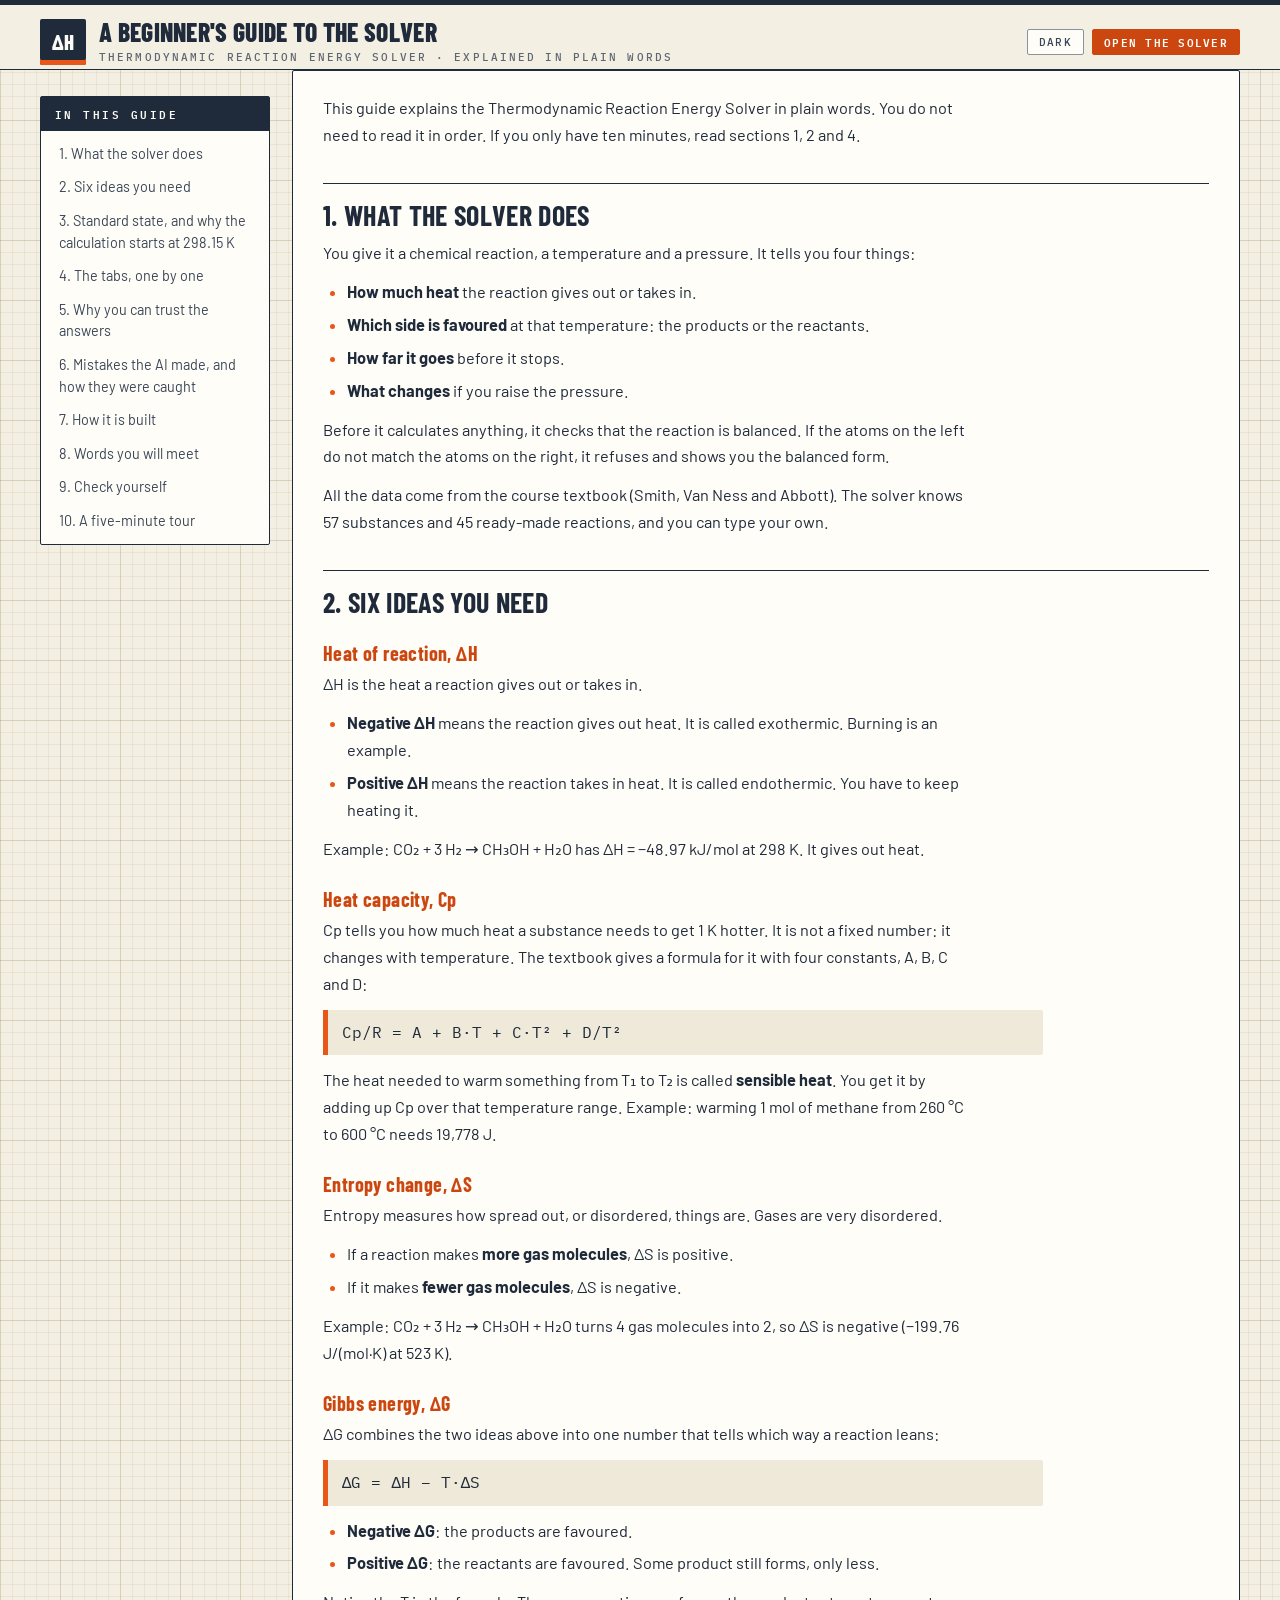
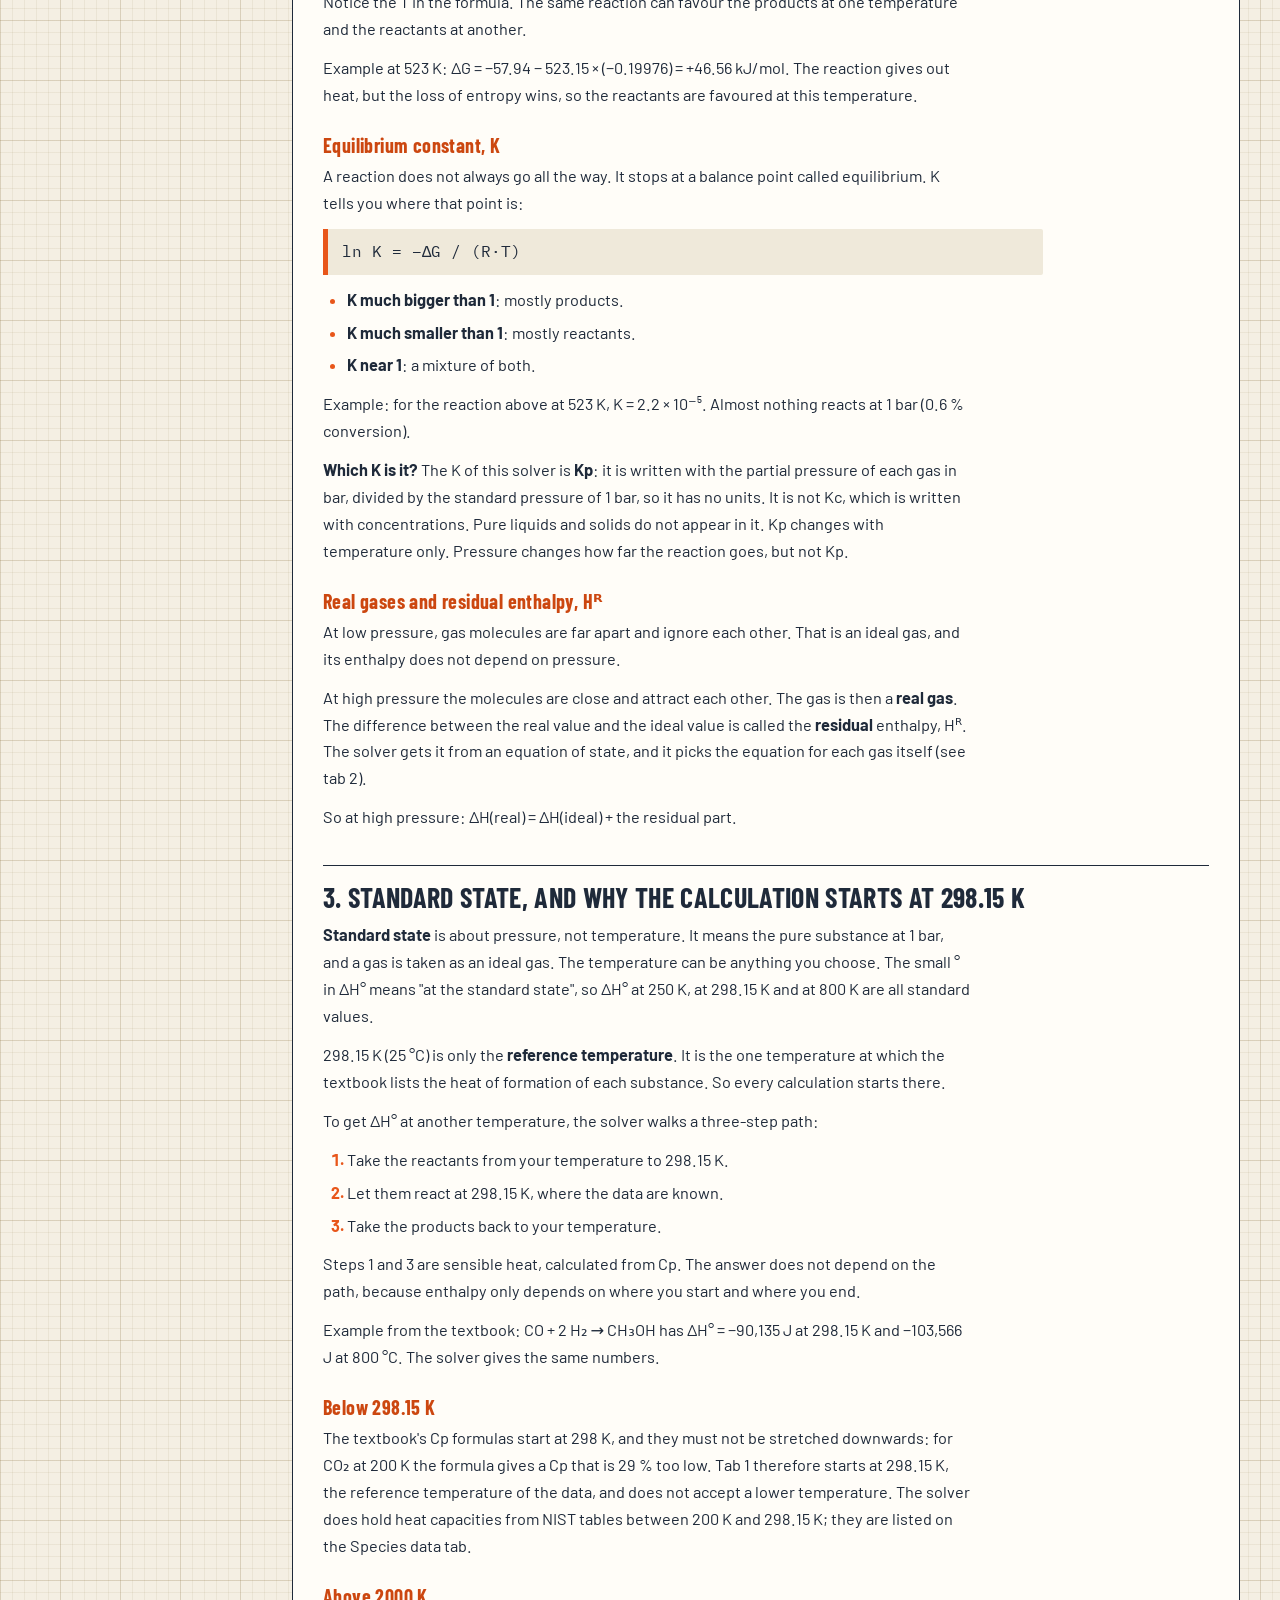
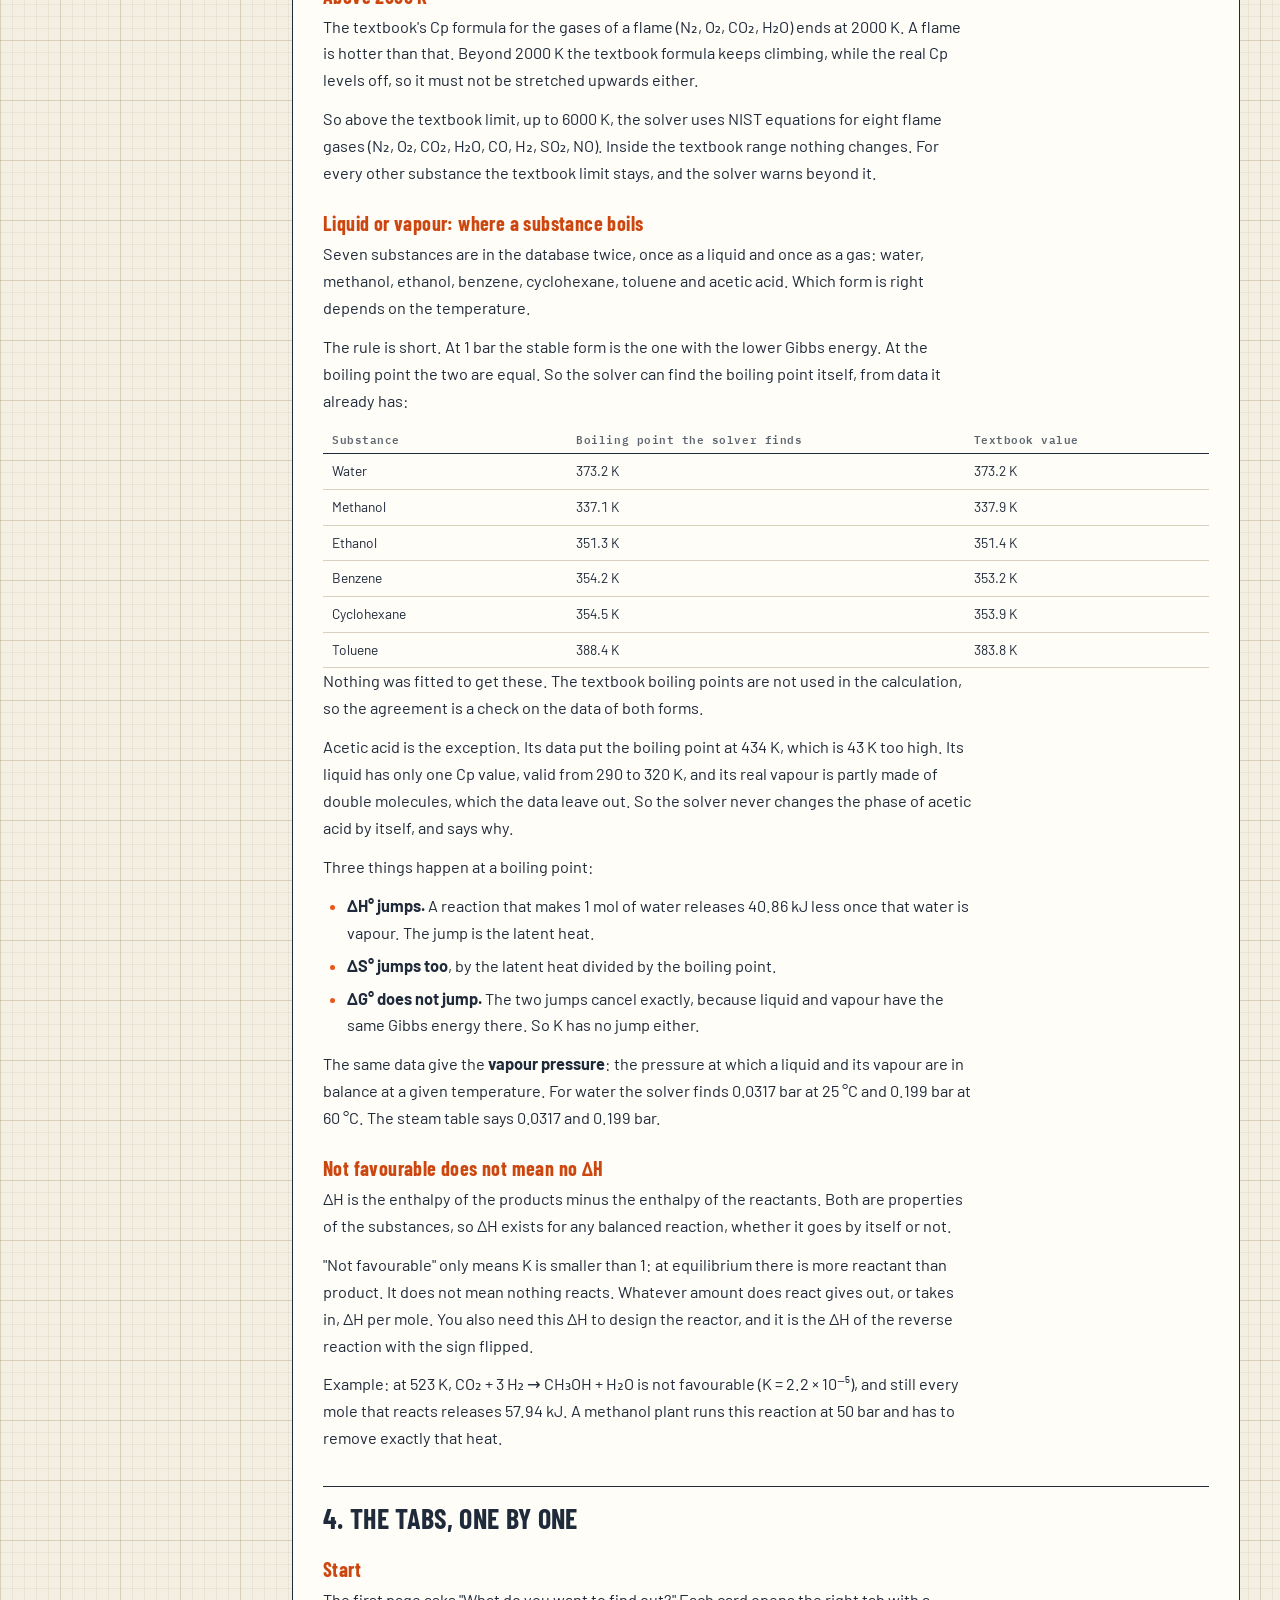
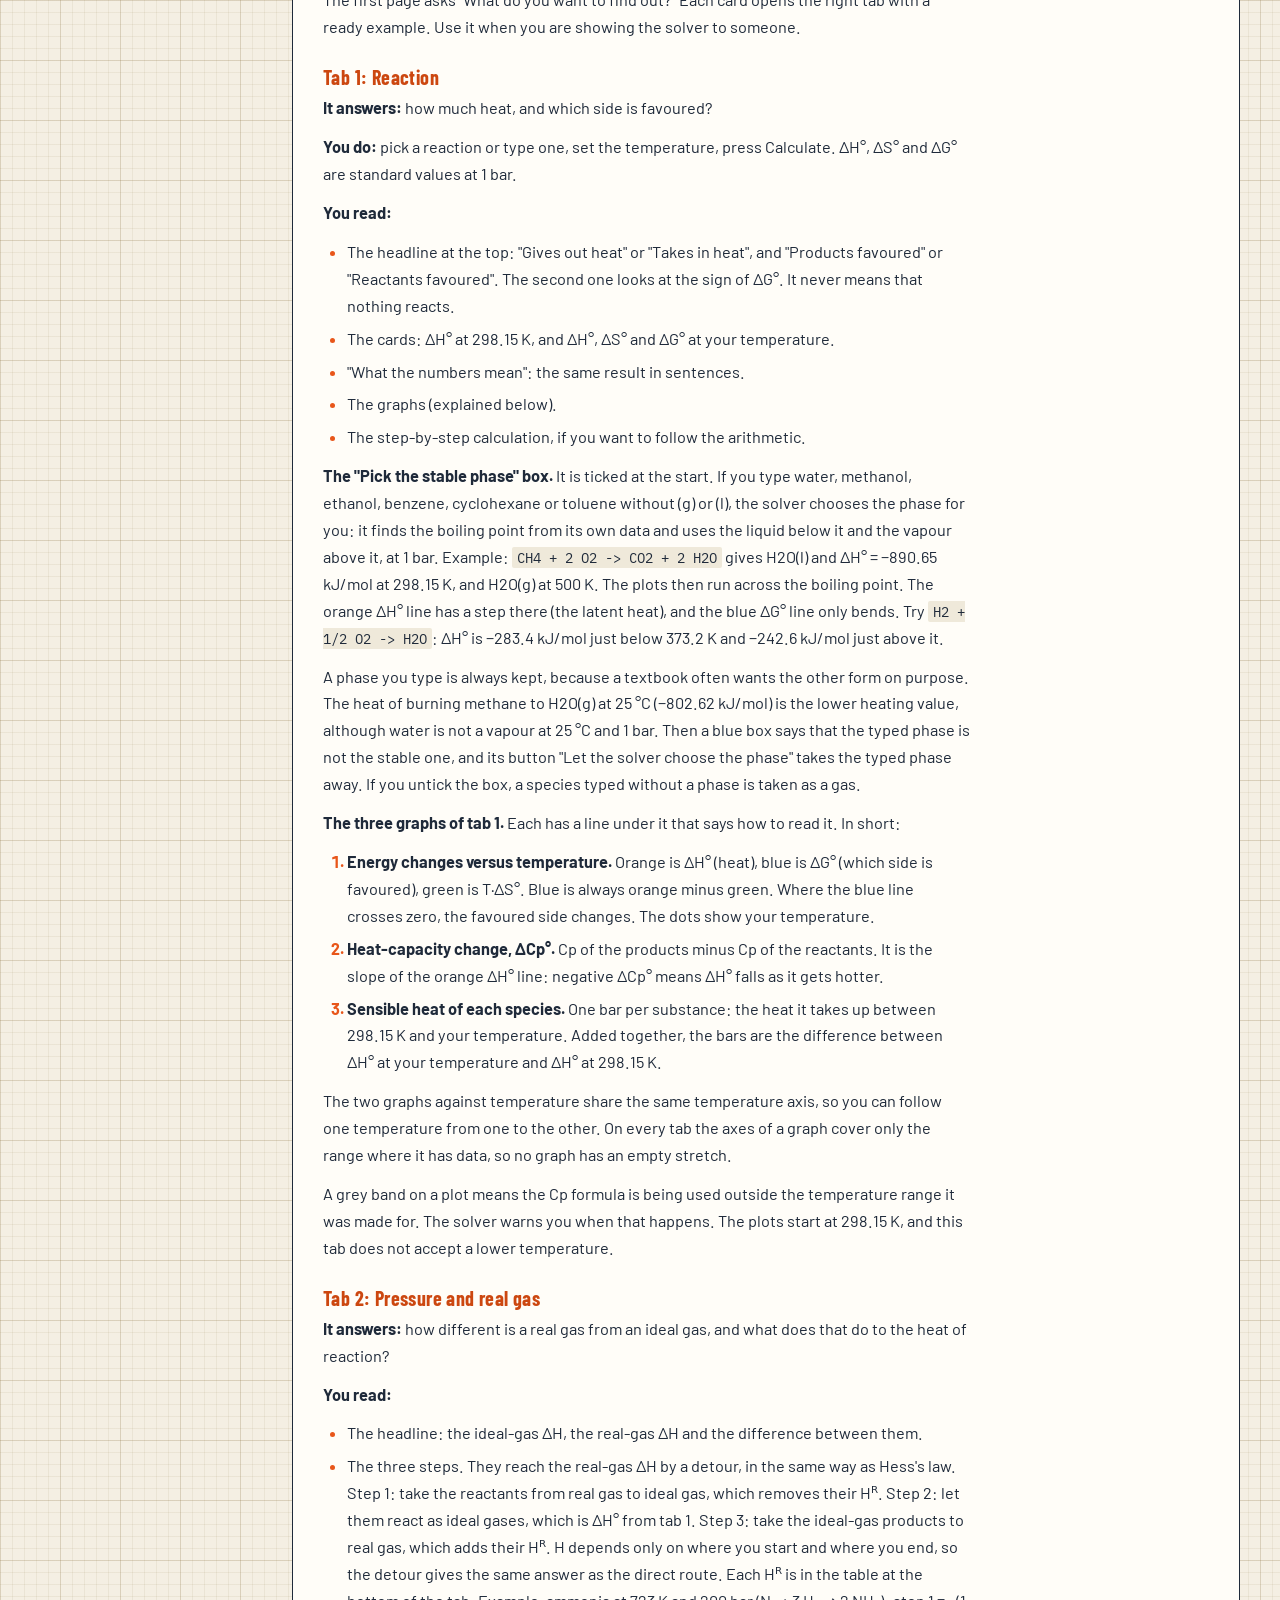
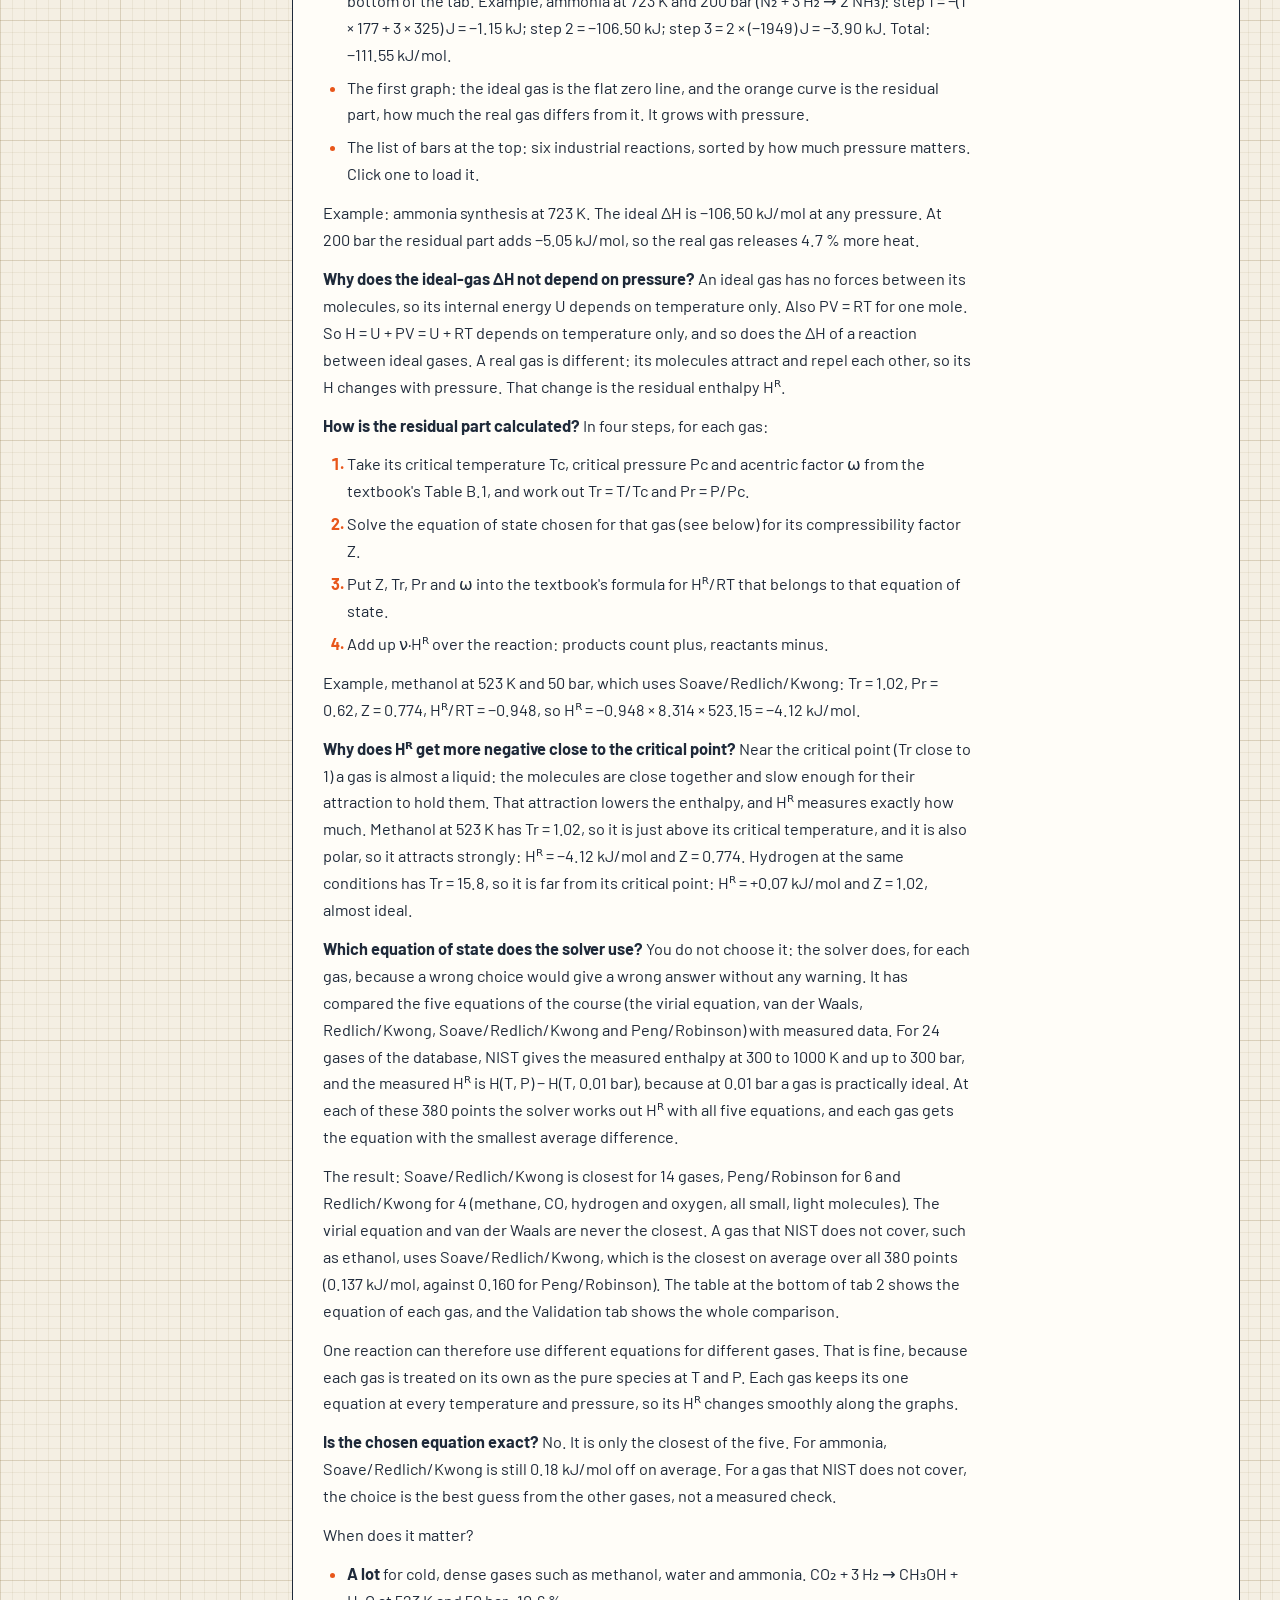
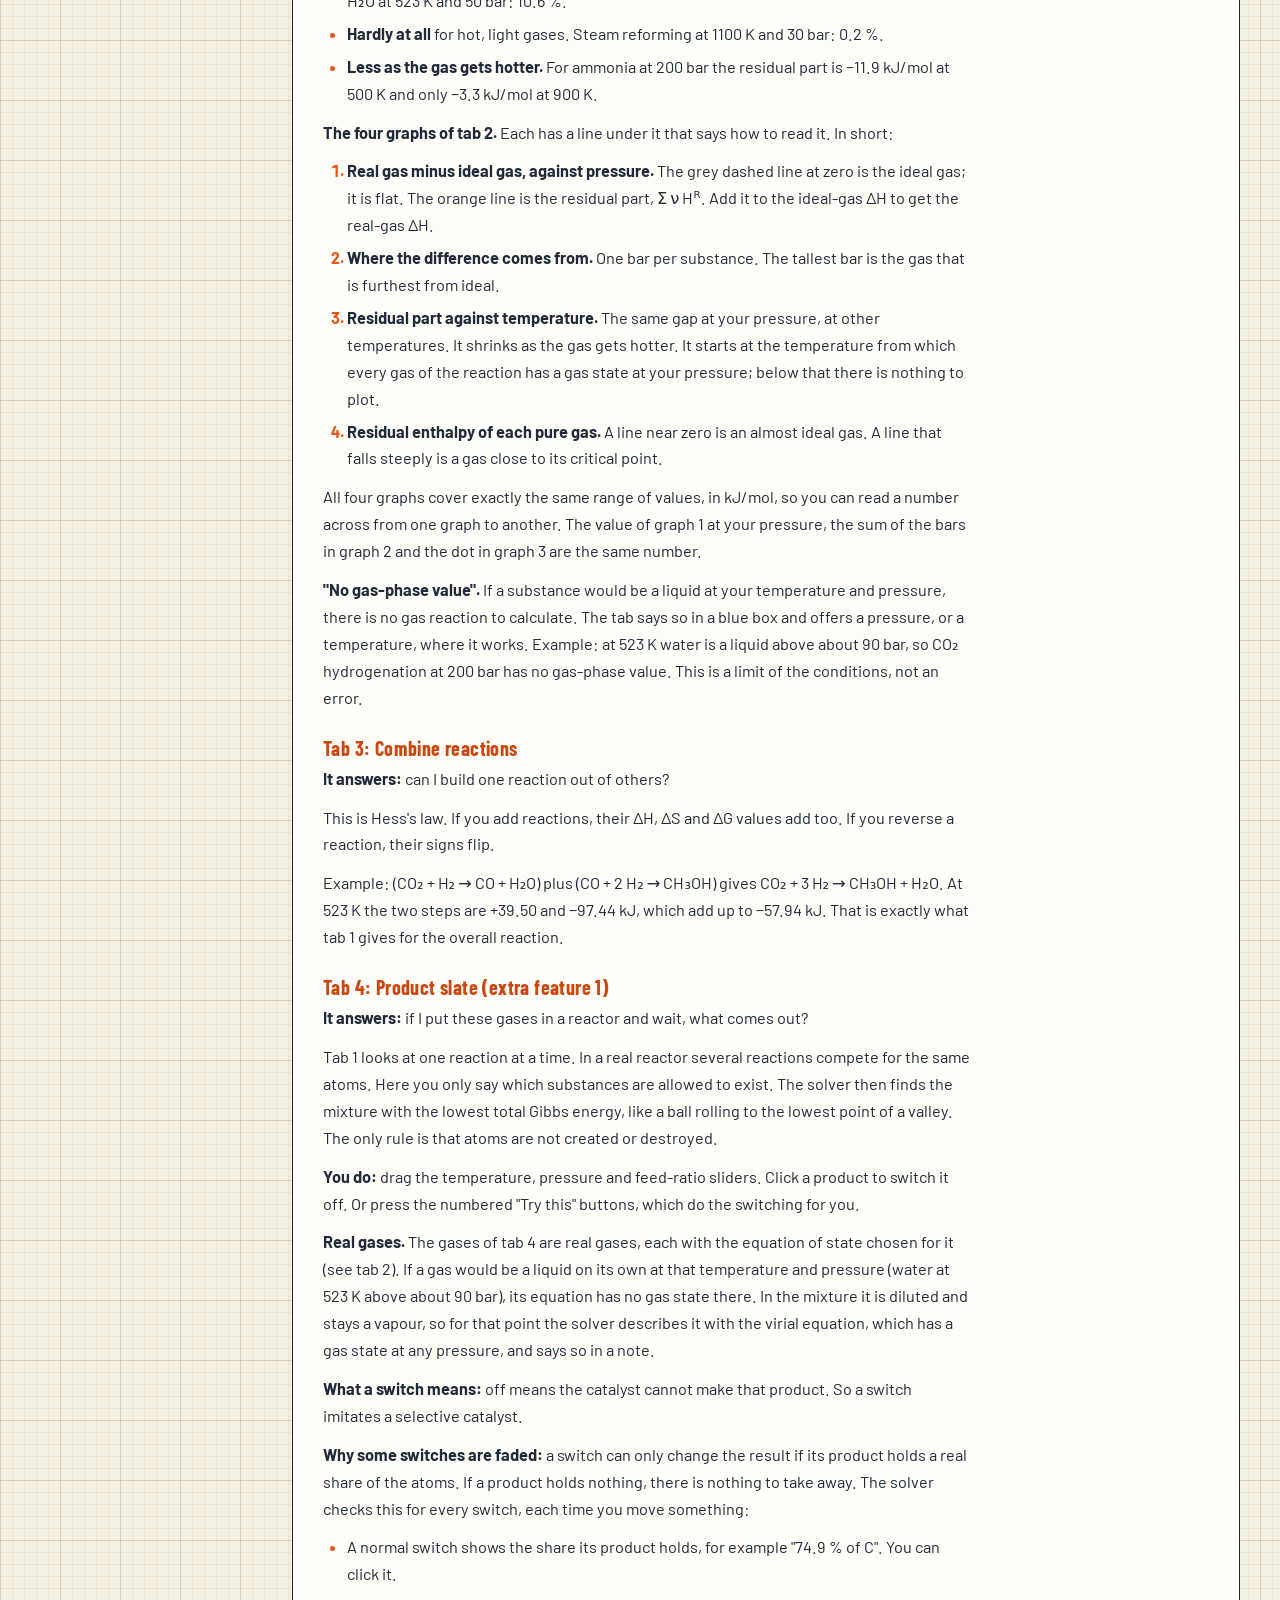
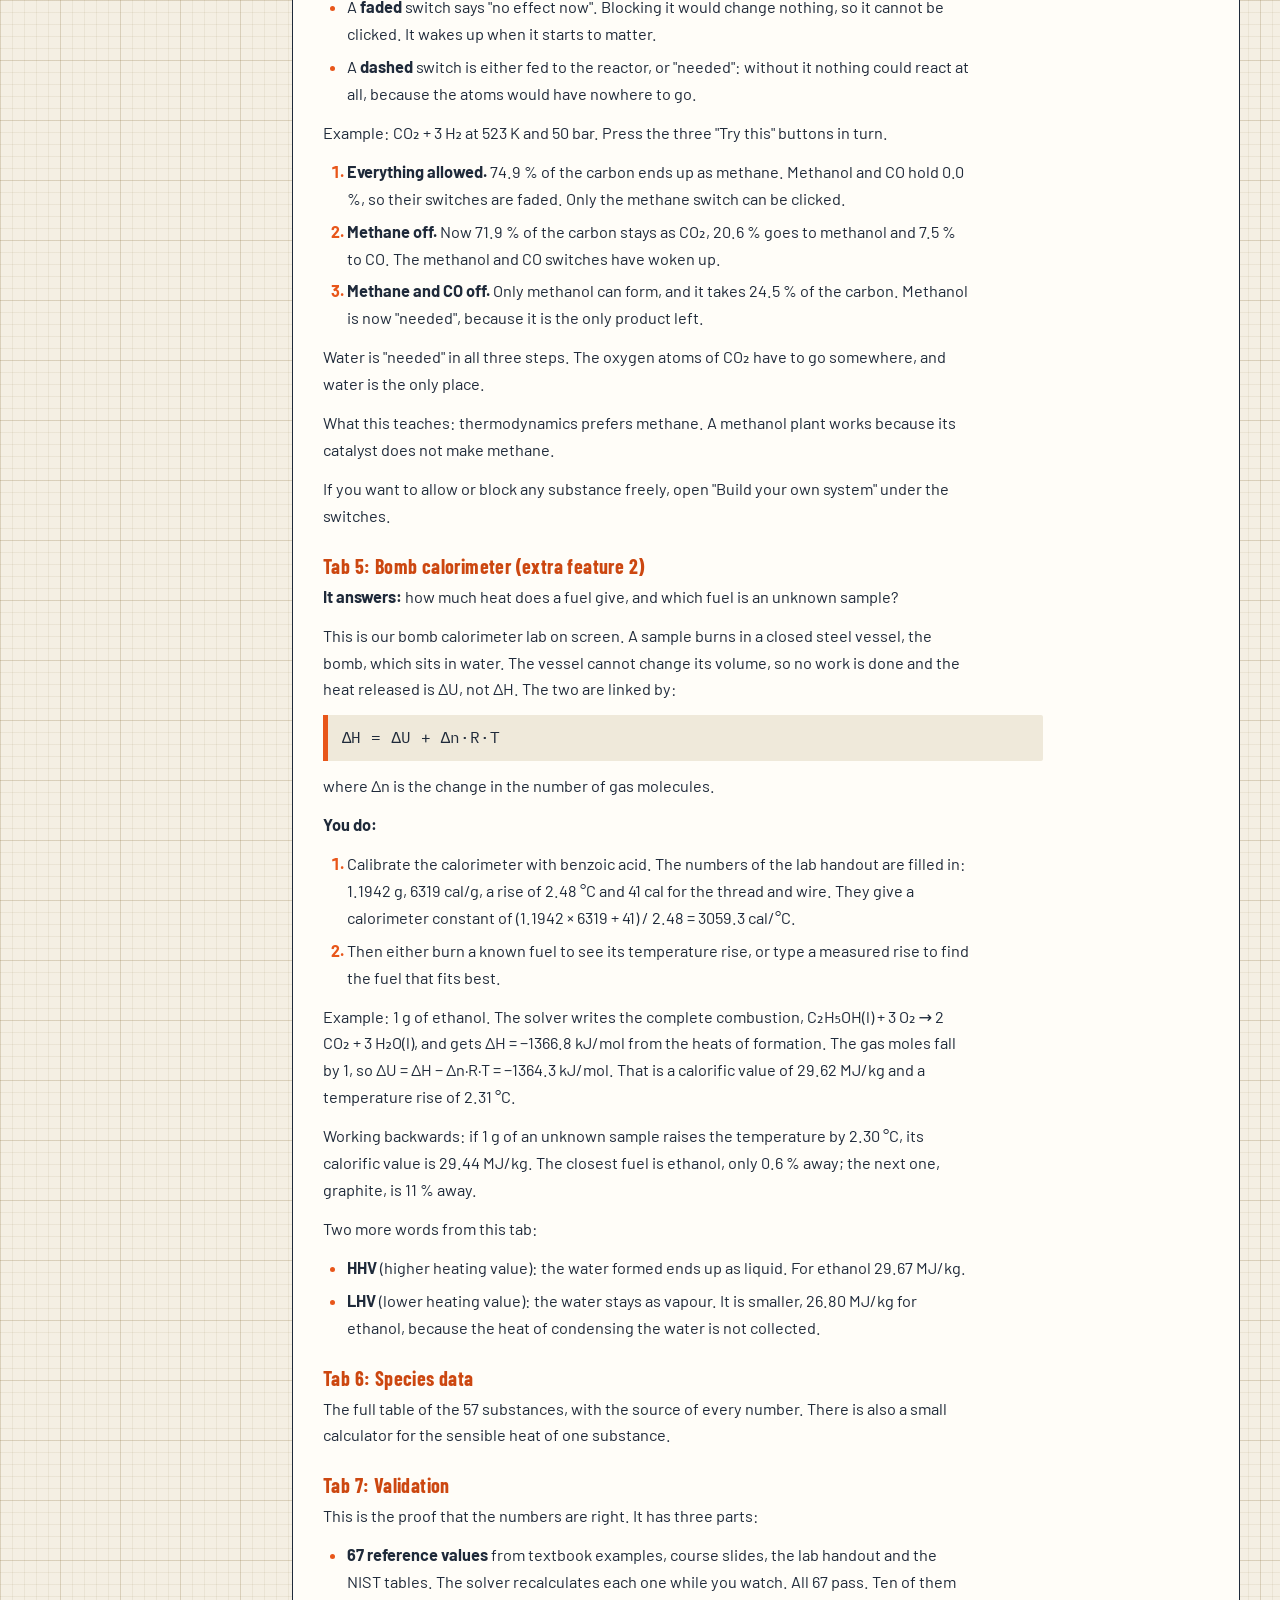
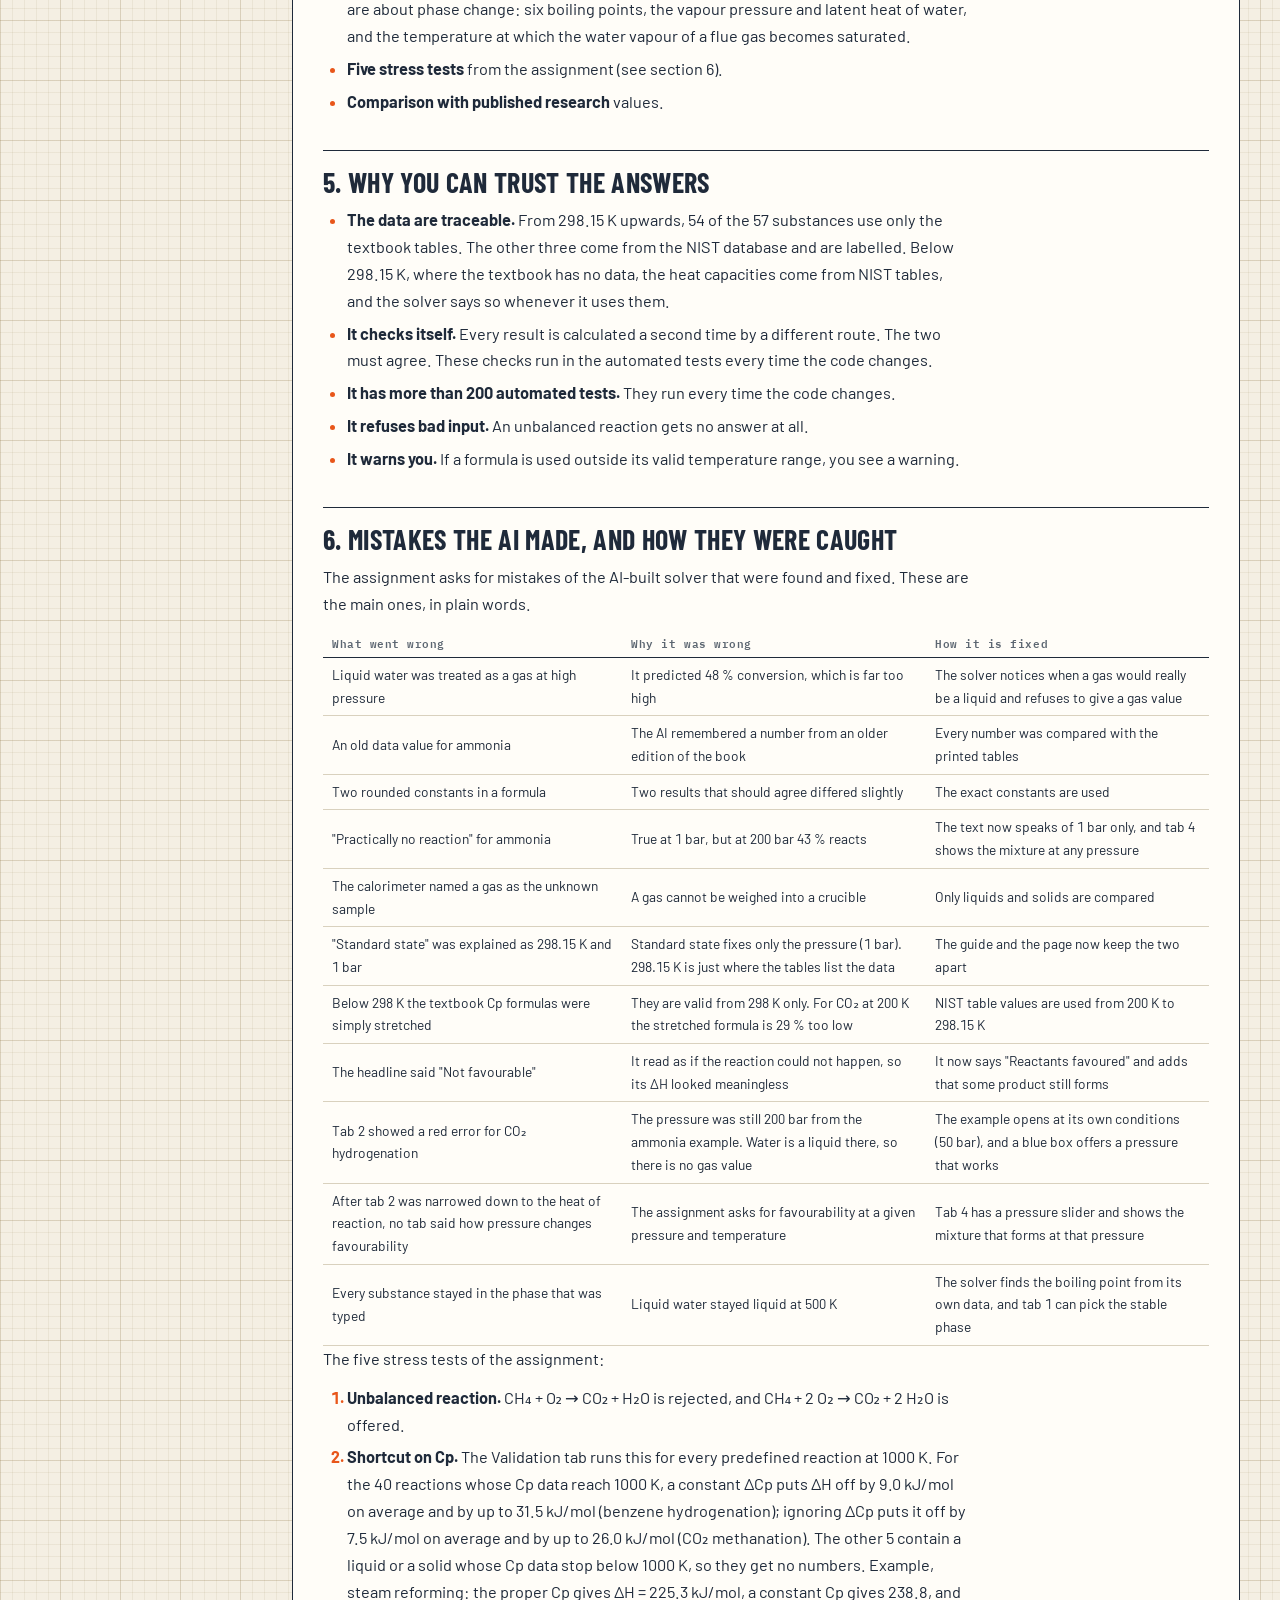
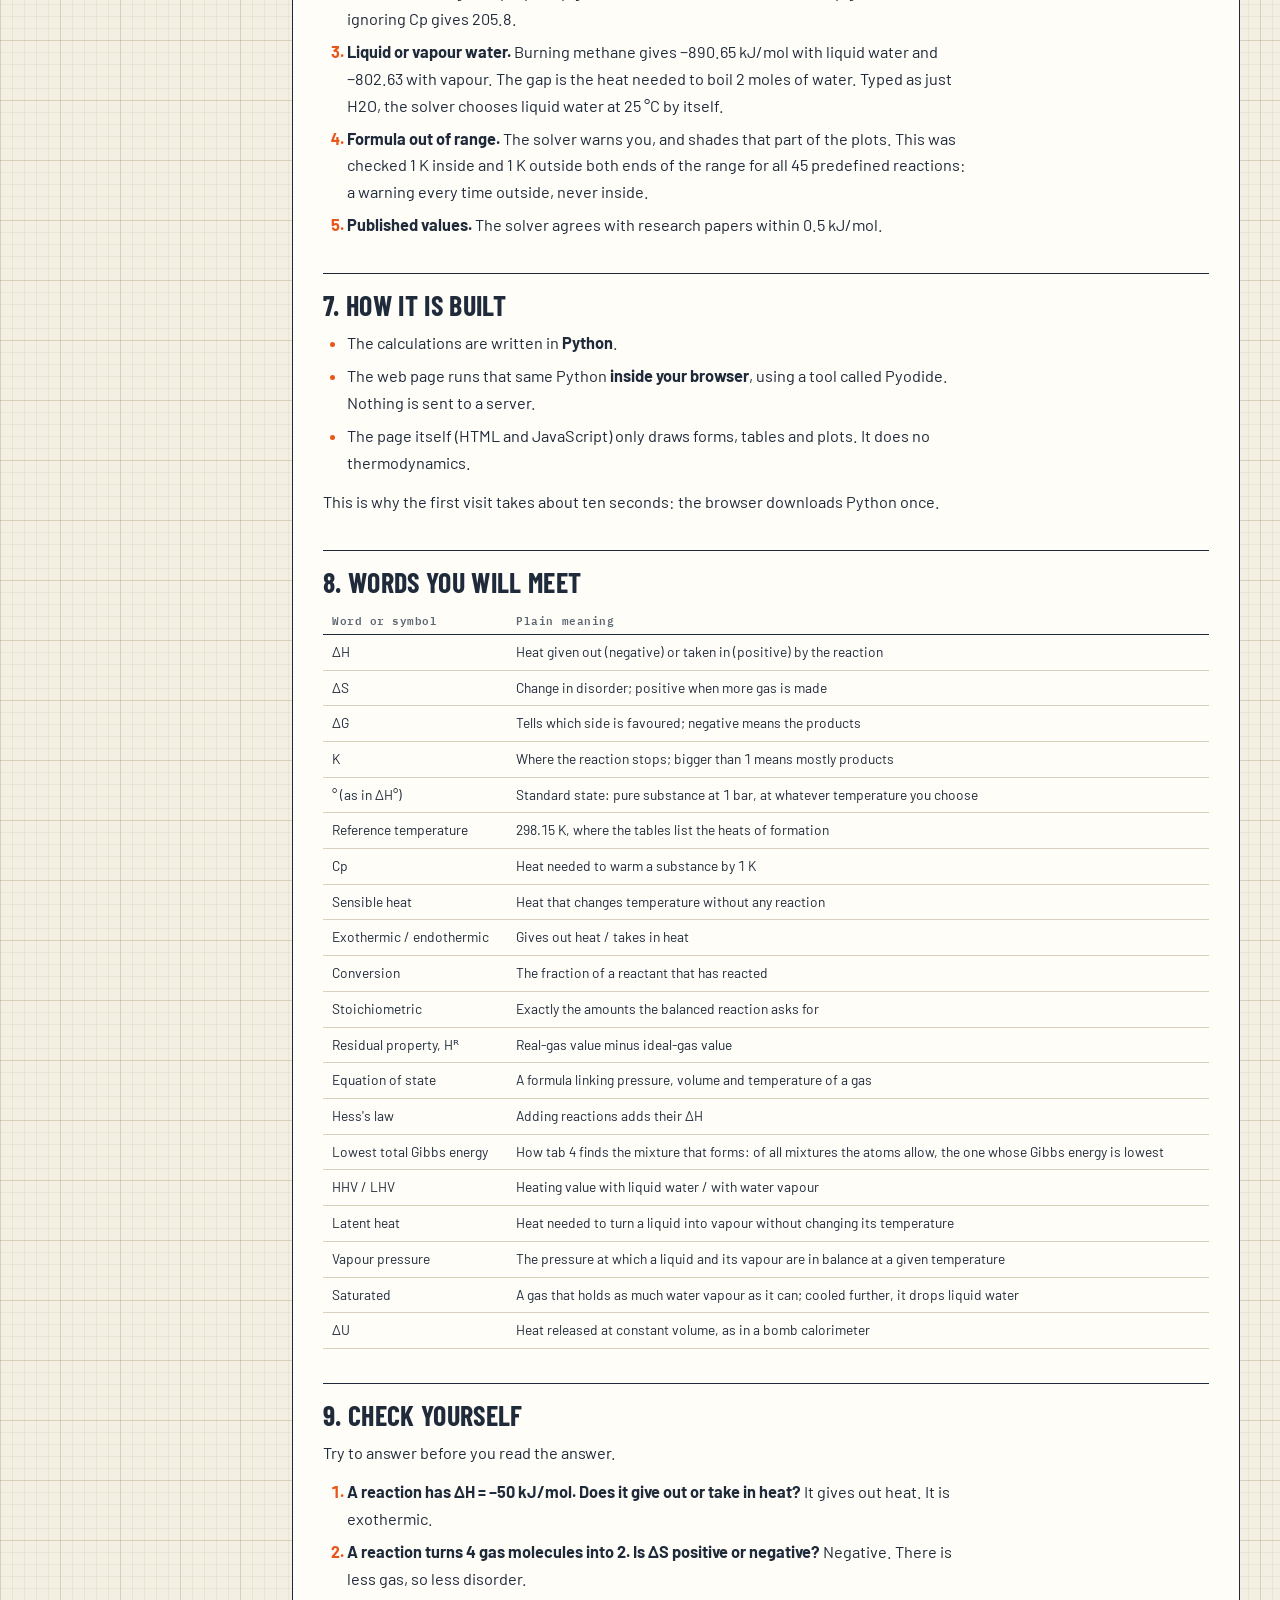
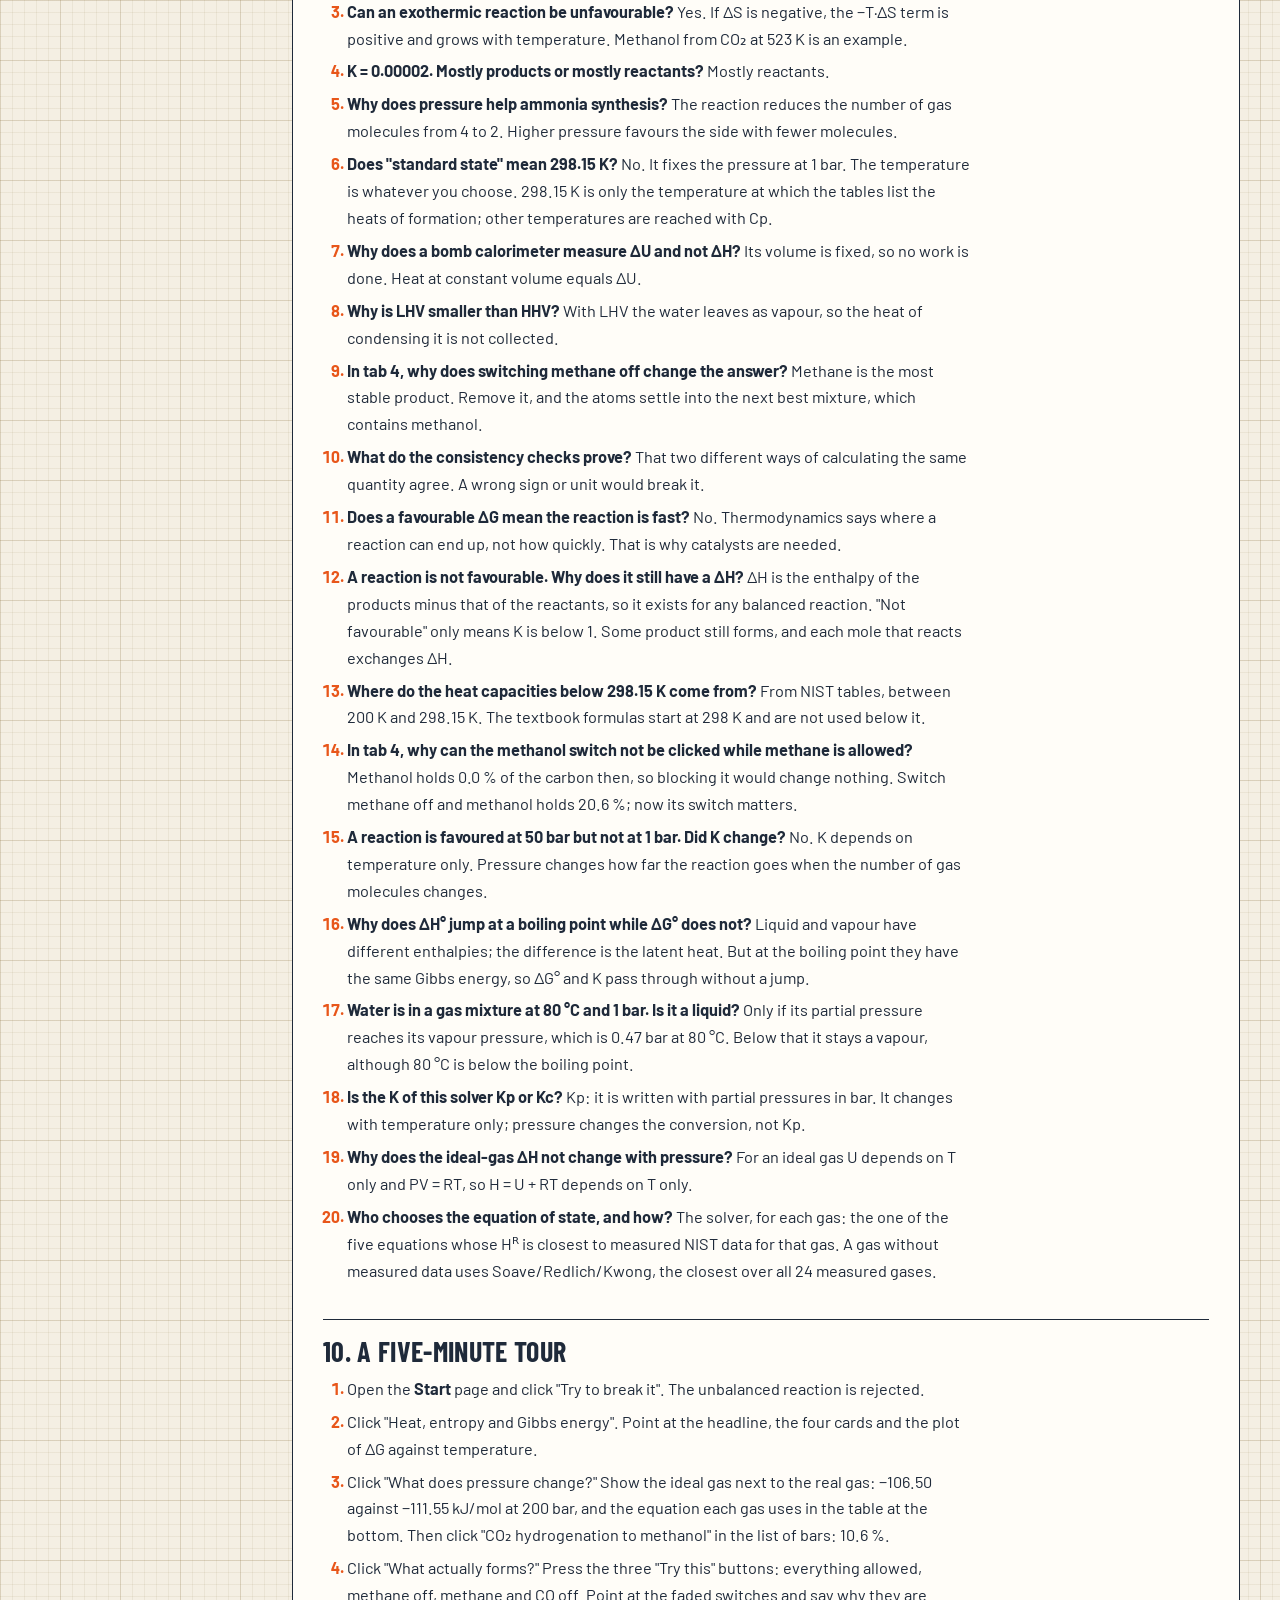
==== commit b2ffa19c: "Tab 1 picks the stable phase by default where none is typed; report line removed (v1.8.9) - The "Pic" ====
--- a/guide.html
+++ b/guide.html
@@ -12,7 +12,7 @@
   <link rel="preconnect" href="https://fonts.googleapis.com">
   <link rel="preconnect" href="https://fonts.gstatic.com" crossorigin>
   <link rel="stylesheet" href="https://fonts.googleapis.com/css2?family=Barlow:wght@400;500;600;700&amp;family=Barlow+Condensed:wght@600;700;800&amp;family=IBM+Plex+Mono:wght@400;500;600&amp;display=swap">
-  <link rel="stylesheet" href="web/styles.css?v=1.8.7">
+  <link rel="stylesheet" href="web/styles.css?v=1.8.9">
 </head>
 <body>
 <header class="top">
@@ -116,8 +116,8 @@
 <p><strong>You do:</strong> pick a reaction or type one, set the temperature, press Calculate. ΔH°, ΔS° and ΔG° are standard values at 1 bar.</p>
 <p><strong>You read:</strong></p>
 <ul><li>The headline at the top: "Gives out heat" or "Takes in heat", and "Products favoured" or "Reactants favoured". The second one looks at the sign of ΔG°. It never means that nothing reacts.</li><li>The cards: ΔH° at 298.15 K, and ΔH°, ΔS° and ΔG° at your temperature.</li><li>"What the numbers mean": the same result in sentences.</li><li>The graphs (explained below).</li><li>The step-by-step calculation, if you want to follow the arithmetic.</li></ul>
-<p><strong>The "Pick the stable phase" box.</strong> Normally the solver uses the phase you type. H2O(l) stays a liquid at any temperature, even at 500 K, where it only gets a warning. Tick the box and the solver chooses for you: liquid below the boiling point, vapour above it. The plots then run across the boiling point. The orange ΔH° line has a step there (the latent heat), and the blue ΔG° line only bends. Try <code>H2 + 1/2 O2 -&gt; H2O(l)</code>: ΔH° is −283.4 kJ/mol just below 373.2 K and −242.6 kJ/mol just above it.</p>
-<p>The box is off at the start, because a textbook often wants the other form on purpose. The heat of burning methane to H2O(g) at 25 °C is the lower heating value, although water is not a vapour at 25 °C and 1 bar.</p>
+<p><strong>The "Pick the stable phase" box.</strong> It is ticked at the start. If you type water, methanol, ethanol, benzene, cyclohexane or toluene without (g) or (l), the solver chooses the phase for you: it finds the boiling point from its own data and uses the liquid below it and the vapour above it, at 1 bar. Example: <code>CH4 + 2 O2 -&gt; CO2 + 2 H2O</code> gives H2O(l) and ΔH° = −890.65 kJ/mol at 298.15 K, and H2O(g) at 500 K. The plots then run across the boiling point. The orange ΔH° line has a step there (the latent heat), and the blue ΔG° line only bends. Try <code>H2 + 1/2 O2 -&gt; H2O</code>: ΔH° is −283.4 kJ/mol just below 373.2 K and −242.6 kJ/mol just above it.</p>
+<p>A phase you type is always kept, because a textbook often wants the other form on purpose. The heat of burning methane to H2O(g) at 25 °C (−802.62 kJ/mol) is the lower heating value, although water is not a vapour at 25 °C and 1 bar. Then a blue box says that the typed phase is not the stable one, and its button "Let the solver choose the phase" takes the typed phase away. If you untick the box, a species typed without a phase is taken as a gas.</p>
 <p><strong>The three graphs of tab 1.</strong> Each has a line under it that says how to read it. In short:</p>
 <ol><li><strong>Energy changes versus temperature.</strong> Orange is ΔH° (heat), blue is ΔG° (which side is favoured), green is T·ΔS°. Blue is always orange minus green. Where the blue line crosses zero, the favoured side changes. The dots show your temperature.</li><li><strong>Heat-capacity change, ΔCp°.</strong> Cp of the products minus Cp of the reactants. It is the slope of the orange ΔH° line: negative ΔCp° means ΔH° falls as it gets hotter.</li><li><strong>Sensible heat of each species.</strong> One bar per substance: the heat it takes up between 298.15 K and your temperature. Added together, the bars are the difference between ΔH° at your temperature and ΔH° at 298.15 K.</li></ol>
 <p>The two graphs against temperature share the same temperature axis, so you can follow one temperature from one to the other. On every tab the axes of a graph cover only the range where it has data, so no graph has an empty stretch.</p>
@@ -181,7 +181,7 @@
 <p>The assignment asks for mistakes of the AI-built solver that were found and fixed. These are the main ones, in plain words.</p>
 <div class="table-scroll"><table><thead><tr><th class="l">What went wrong</th><th class="l">Why it was wrong</th><th class="l">How it is fixed</th></tr></thead><tbody><tr><td class="l wrapcell">Liquid water was treated as a gas at high pressure</td><td class="l wrapcell">It predicted 48 % conversion, which is far too high</td><td class="l wrapcell">The solver notices when a gas would really be a liquid and refuses to give a gas value</td></tr><tr><td class="l wrapcell">An old data value for ammonia</td><td class="l wrapcell">The AI remembered a number from an older edition of the book</td><td class="l wrapcell">Every number was compared with the printed tables</td></tr><tr><td class="l wrapcell">Two rounded constants in a formula</td><td class="l wrapcell">Two results that should agree differed slightly</td><td class="l wrapcell">The exact constants are used</td></tr><tr><td class="l wrapcell">"Practically no reaction" for ammonia</td><td class="l wrapcell">True at 1 bar, but at 200 bar 43 % reacts</td><td class="l wrapcell">The text now speaks of 1 bar only, and tab 4 shows the mixture at any pressure</td></tr><tr><td class="l wrapcell">The calorimeter named a gas as the unknown sample</td><td class="l wrapcell">A gas cannot be weighed into a crucible</td><td class="l wrapcell">Only liquids and solids are compared</td></tr><tr><td class="l wrapcell">"Standard state" was explained as 298.15 K and 1 bar</td><td class="l wrapcell">Standard state fixes only the pressure (1 bar). 298.15 K is just where the tables list the data</td><td class="l wrapcell">The guide and the page now keep the two apart</td></tr><tr><td class="l wrapcell">Below 298 K the textbook Cp formulas were simply stretched</td><td class="l wrapcell">They are valid from 298 K only. For CO₂ at 200 K the stretched formula is 29 % too low</td><td class="l wrapcell">NIST table values are used from 200 K to 298.15 K</td></tr><tr><td class="l wrapcell">The headline said "Not favourable"</td><td class="l wrapcell">It read as if the reaction could not happen, so its ΔH looked meaningless</td><td class="l wrapcell">It now says "Reactants favoured" and adds that some product still forms</td></tr><tr><td class="l wrapcell">Tab 2 showed a red error for CO₂ hydrogenation</td><td class="l wrapcell">The pressure was still 200 bar from the ammonia example. Water is a liquid there, so there is no gas value</td><td class="l wrapcell">The example opens at its own conditions (50 bar), and a blue box offers a pressure that works</td></tr><tr><td class="l wrapcell">After tab 2 was narrowed down to the heat of reaction, no tab said how pressure changes favourability</td><td class="l wrapcell">The assignment asks for favourability at a given pressure and temperature</td><td class="l wrapcell">Tab 4 has a pressure slider and shows the mixture that forms at that pressure</td></tr><tr><td class="l wrapcell">Every substance stayed in the phase that was typed</td><td class="l wrapcell">Liquid water stayed liquid at 500 K</td><td class="l wrapcell">The solver finds the boiling point from its own data, and tab 1 can pick the stable phase</td></tr></tbody></table></div>
 <p>The five stress tests of the assignment:</p>
-<ol><li><strong>Unbalanced reaction.</strong> CH₄ + O₂ → CO₂ + H₂O is rejected, and CH₄ + 2 O₂ → CO₂ + 2 H₂O is offered.</li><li><strong>Shortcut on Cp.</strong> The Validation tab runs this for every predefined reaction at 1000 K. For the 40 reactions whose Cp data reach 1000 K, a constant ΔCp puts ΔH off by 9.0 kJ/mol on average and by up to 31.5 kJ/mol (benzene hydrogenation); ignoring ΔCp puts it off by 7.5 kJ/mol on average and by up to 26.0 kJ/mol (CO₂ methanation). The other 5 contain a liquid or a solid whose Cp data stop below 1000 K, so they get no numbers. Example, steam reforming: the proper Cp gives ΔH = 225.3 kJ/mol, a constant Cp gives 238.8, and ignoring Cp gives 205.8.</li><li><strong>Liquid or vapour water.</strong> Burning methane gives −890.65 kJ/mol with liquid water and −802.63 with vapour. The gap is the heat needed to boil 2 moles of water. With the "Pick the stable phase" box the solver chooses liquid water at 25 °C by itself.</li><li><strong>Formula out of range.</strong> The solver warns you, and shades that part of the plots. This was checked 1 K inside and 1 K outside both ends of the range for all 45 predefined reactions: a warning every time outside, never inside.</li><li><strong>Published values.</strong> The solver agrees with research papers within 0.5 kJ/mol.</li></ol>
+<ol><li><strong>Unbalanced reaction.</strong> CH₄ + O₂ → CO₂ + H₂O is rejected, and CH₄ + 2 O₂ → CO₂ + 2 H₂O is offered.</li><li><strong>Shortcut on Cp.</strong> The Validation tab runs this for every predefined reaction at 1000 K. For the 40 reactions whose Cp data reach 1000 K, a constant ΔCp puts ΔH off by 9.0 kJ/mol on average and by up to 31.5 kJ/mol (benzene hydrogenation); ignoring ΔCp puts it off by 7.5 kJ/mol on average and by up to 26.0 kJ/mol (CO₂ methanation). The other 5 contain a liquid or a solid whose Cp data stop below 1000 K, so they get no numbers. Example, steam reforming: the proper Cp gives ΔH = 225.3 kJ/mol, a constant Cp gives 238.8, and ignoring Cp gives 205.8.</li><li><strong>Liquid or vapour water.</strong> Burning methane gives −890.65 kJ/mol with liquid water and −802.63 with vapour. The gap is the heat needed to boil 2 moles of water. Typed as just H2O, the solver chooses liquid water at 25 °C by itself.</li><li><strong>Formula out of range.</strong> The solver warns you, and shades that part of the plots. This was checked 1 K inside and 1 K outside both ends of the range for all 45 predefined reactions: a warning every time outside, never inside.</li><li><strong>Published values.</strong> The solver agrees with research papers within 0.5 kJ/mol.</li></ol>
 <h2 id="7-how-it-is-built">7. How it is built</h2>
 <ul><li>The calculations are written in <strong>Python</strong>.</li><li>The web page runs that same Python <strong>inside your browser</strong>, using a tool called Pyodide. Nothing is sent to a server.</li><li>The page itself (HTML and JavaScript) only draws forms, tables and plots. It does no thermodynamics.</li></ul>
 <p>This is why the first visit takes about ten seconds: the browser downloads Python once.</p>
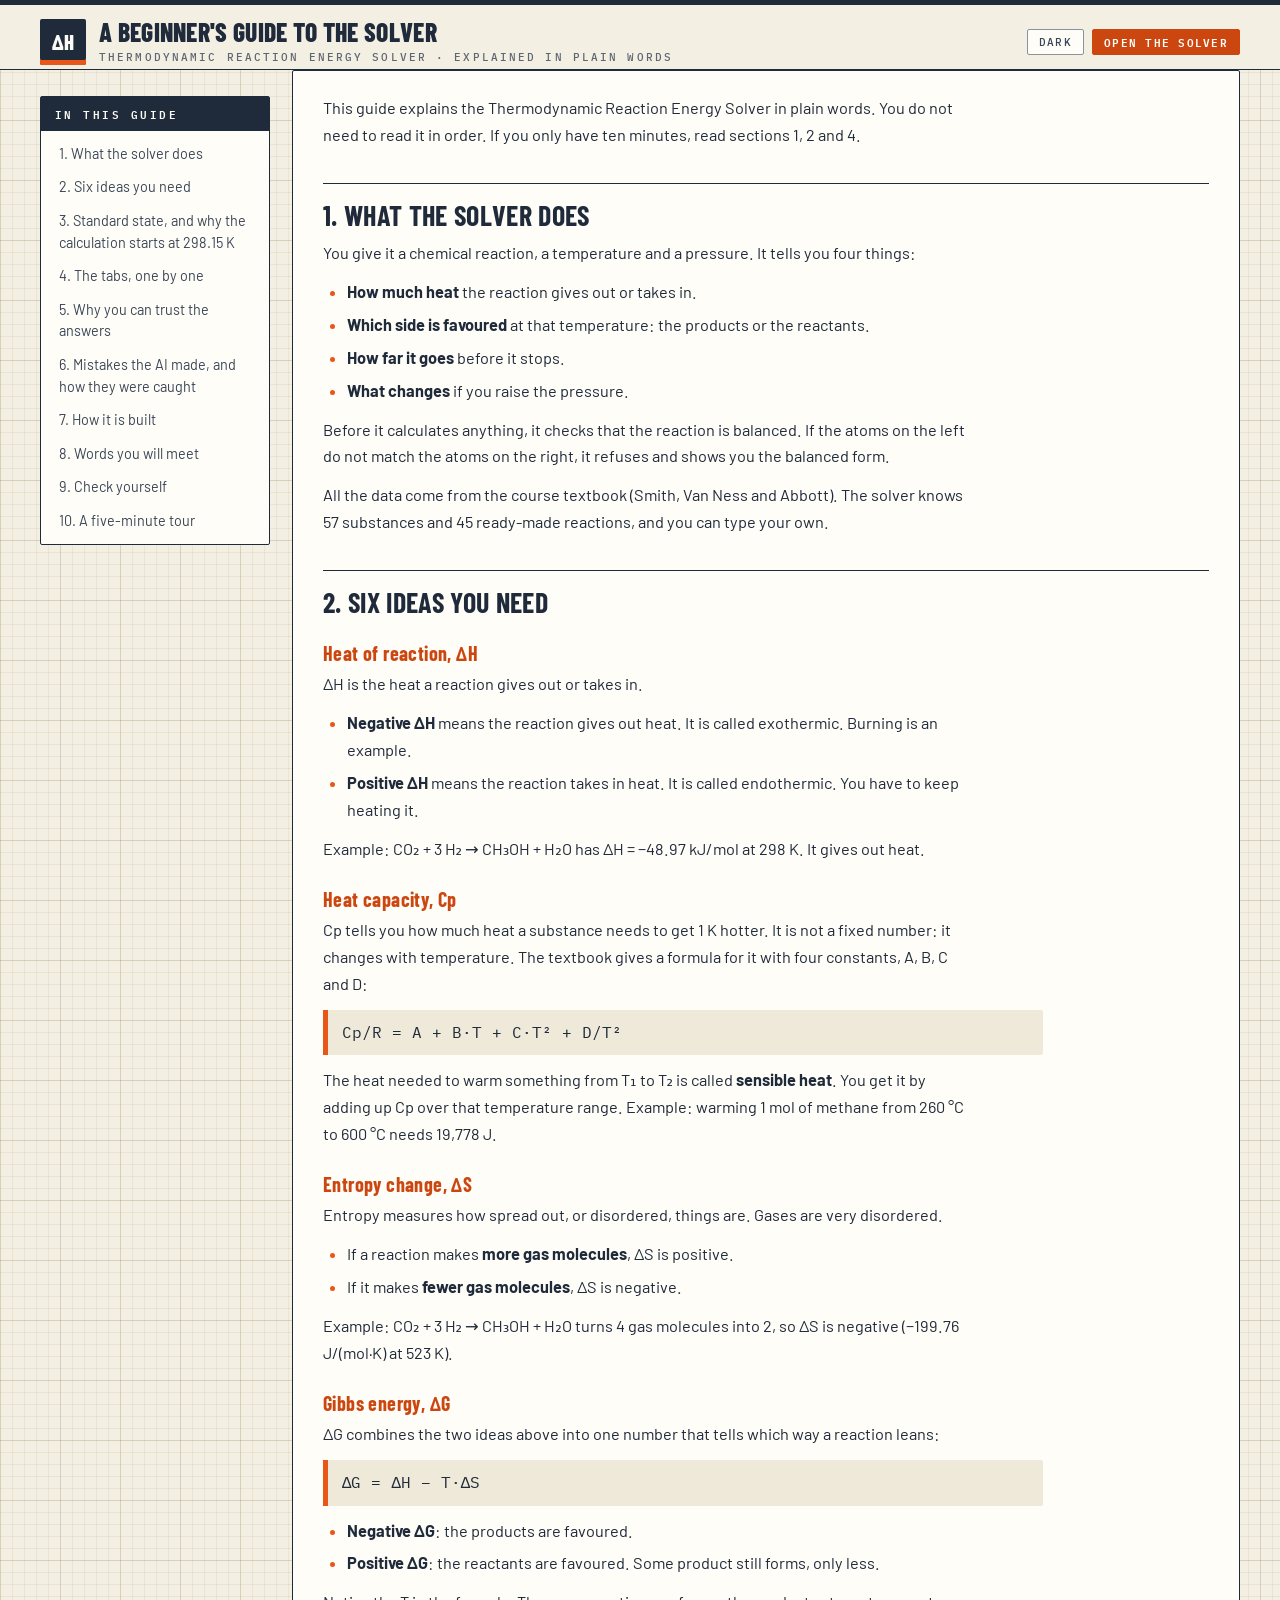
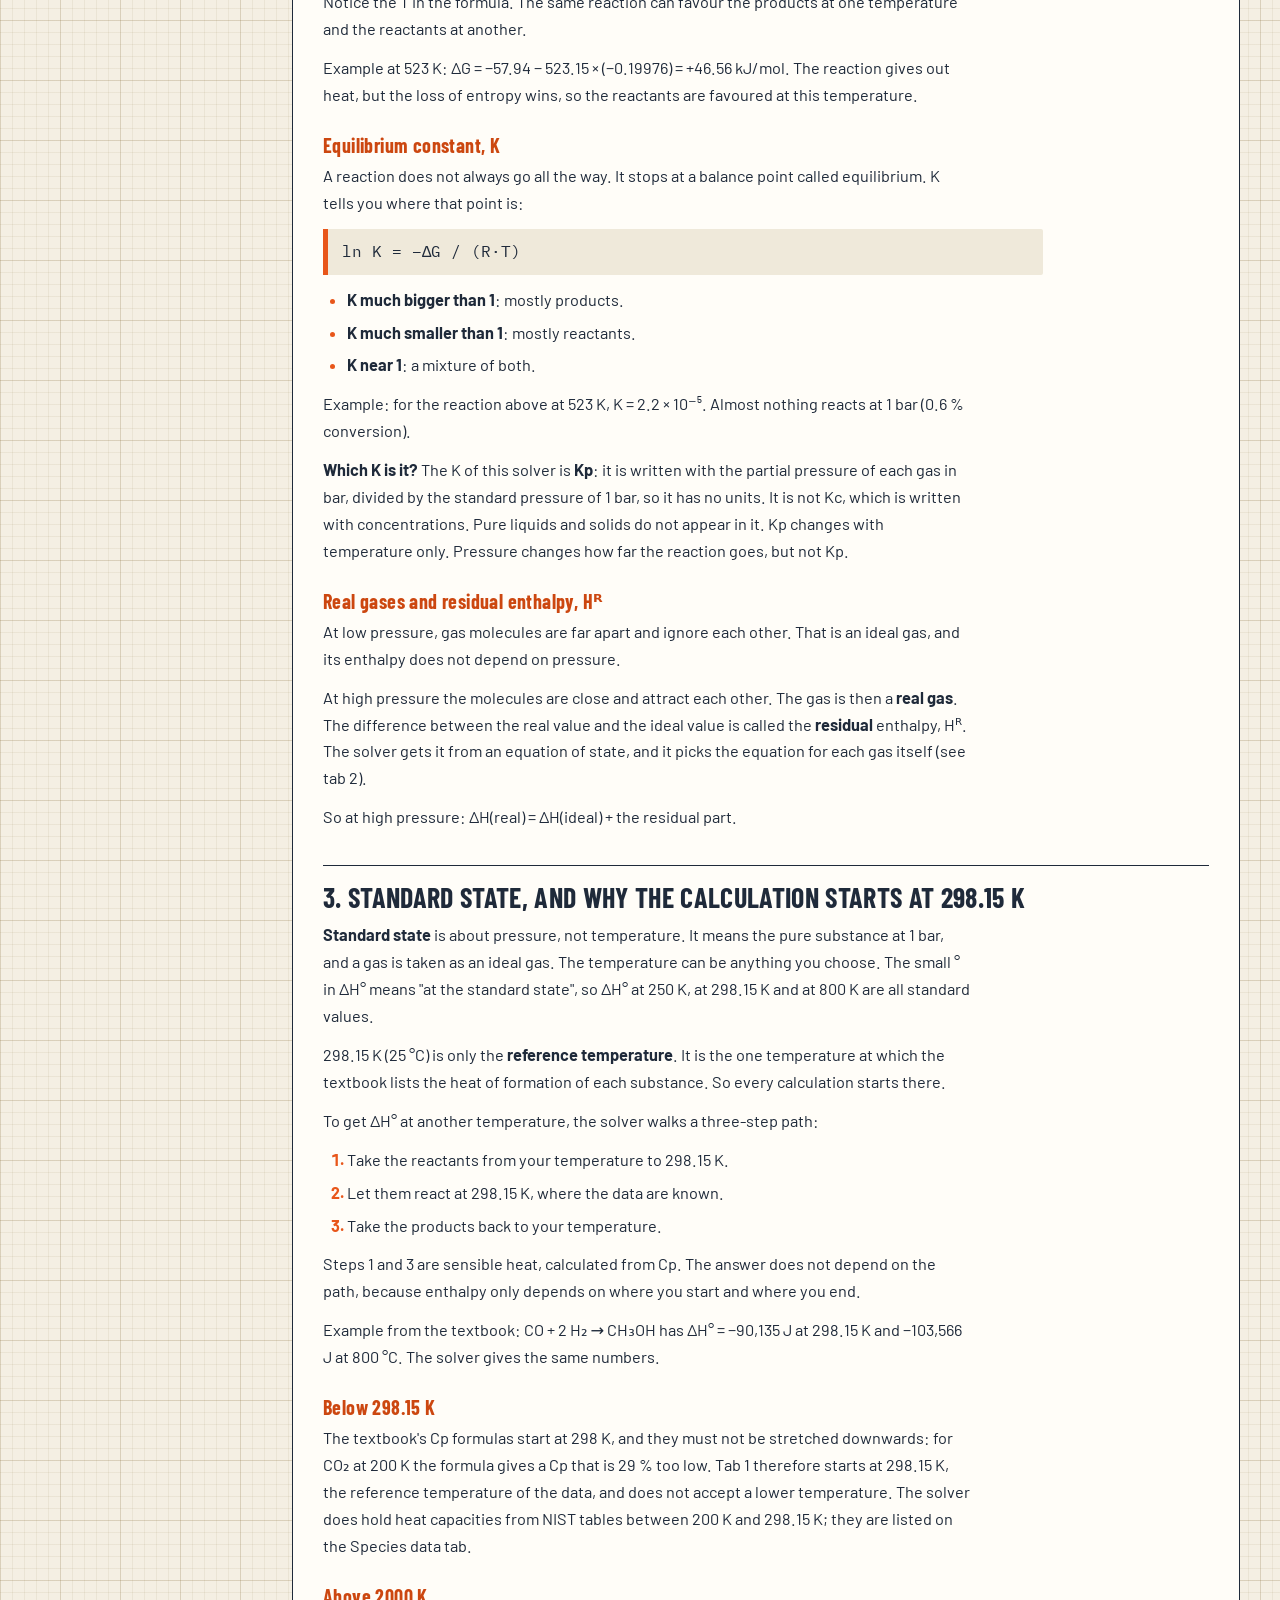
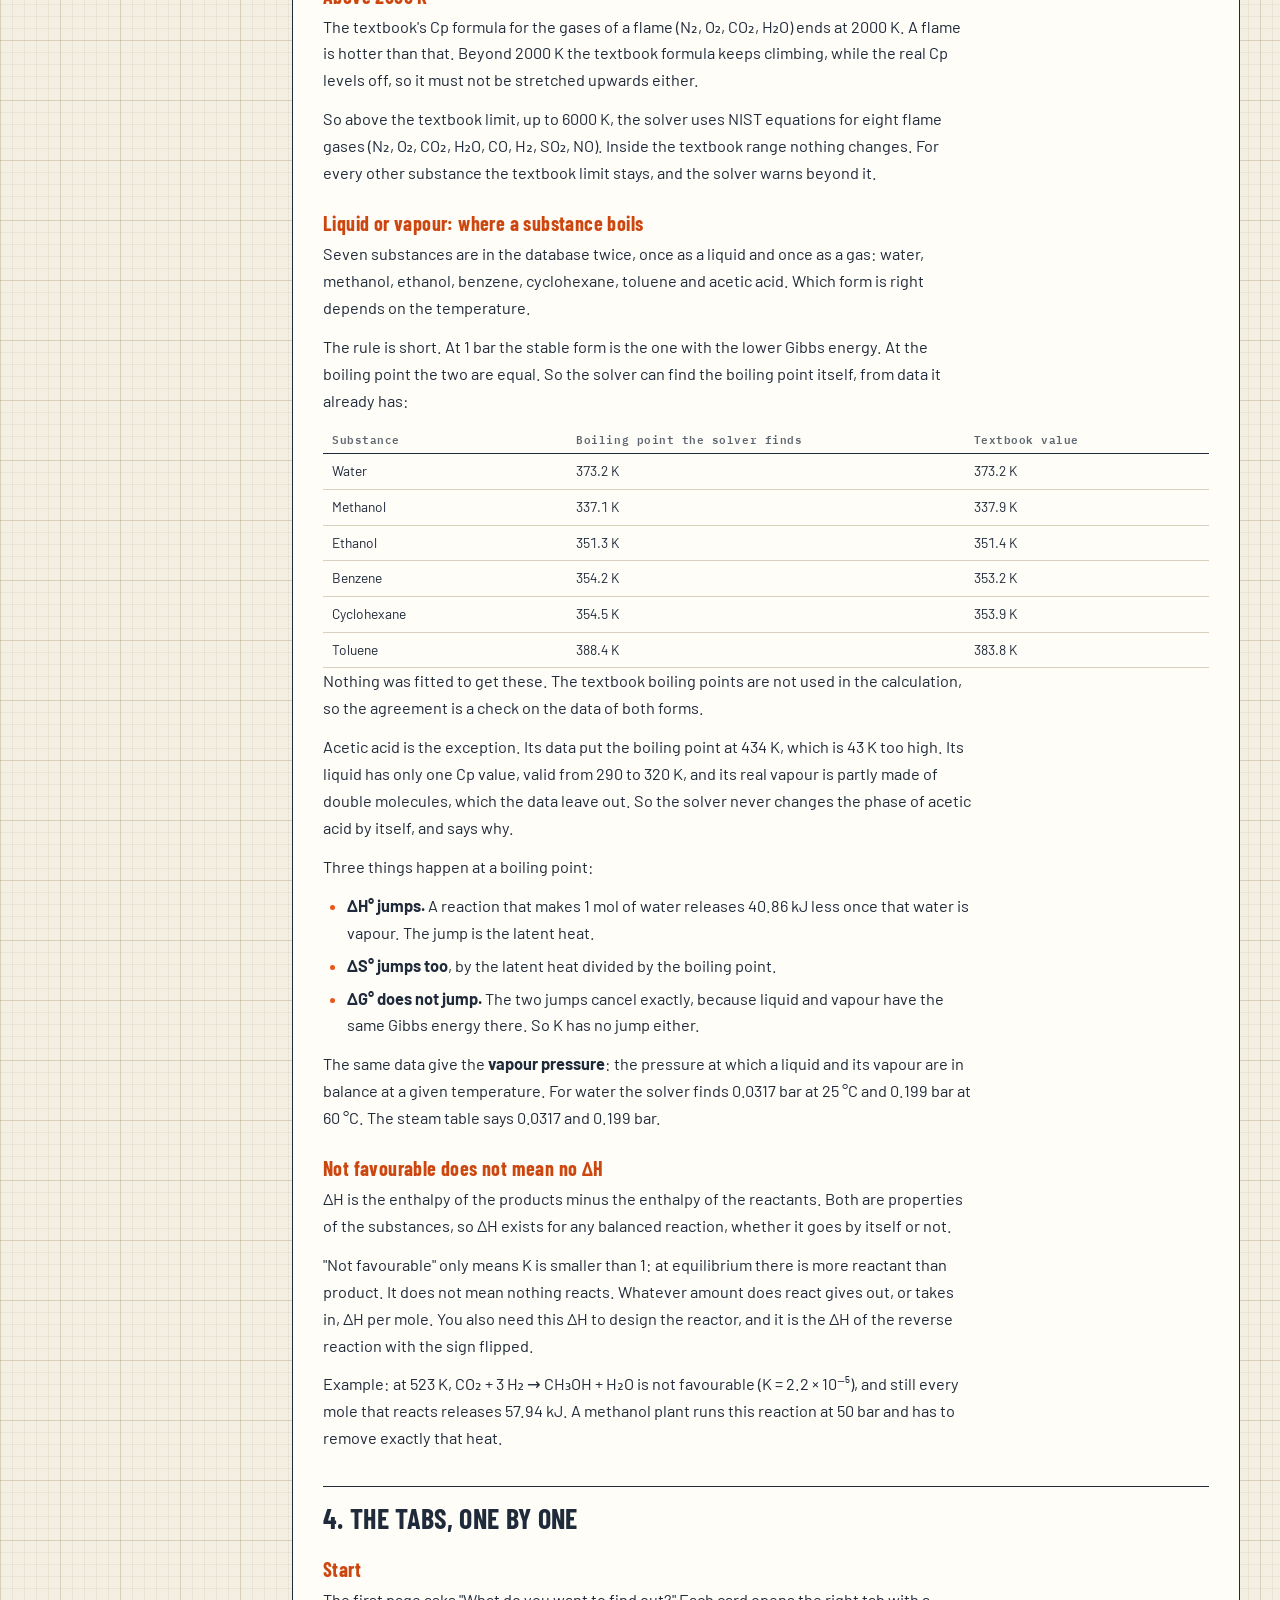
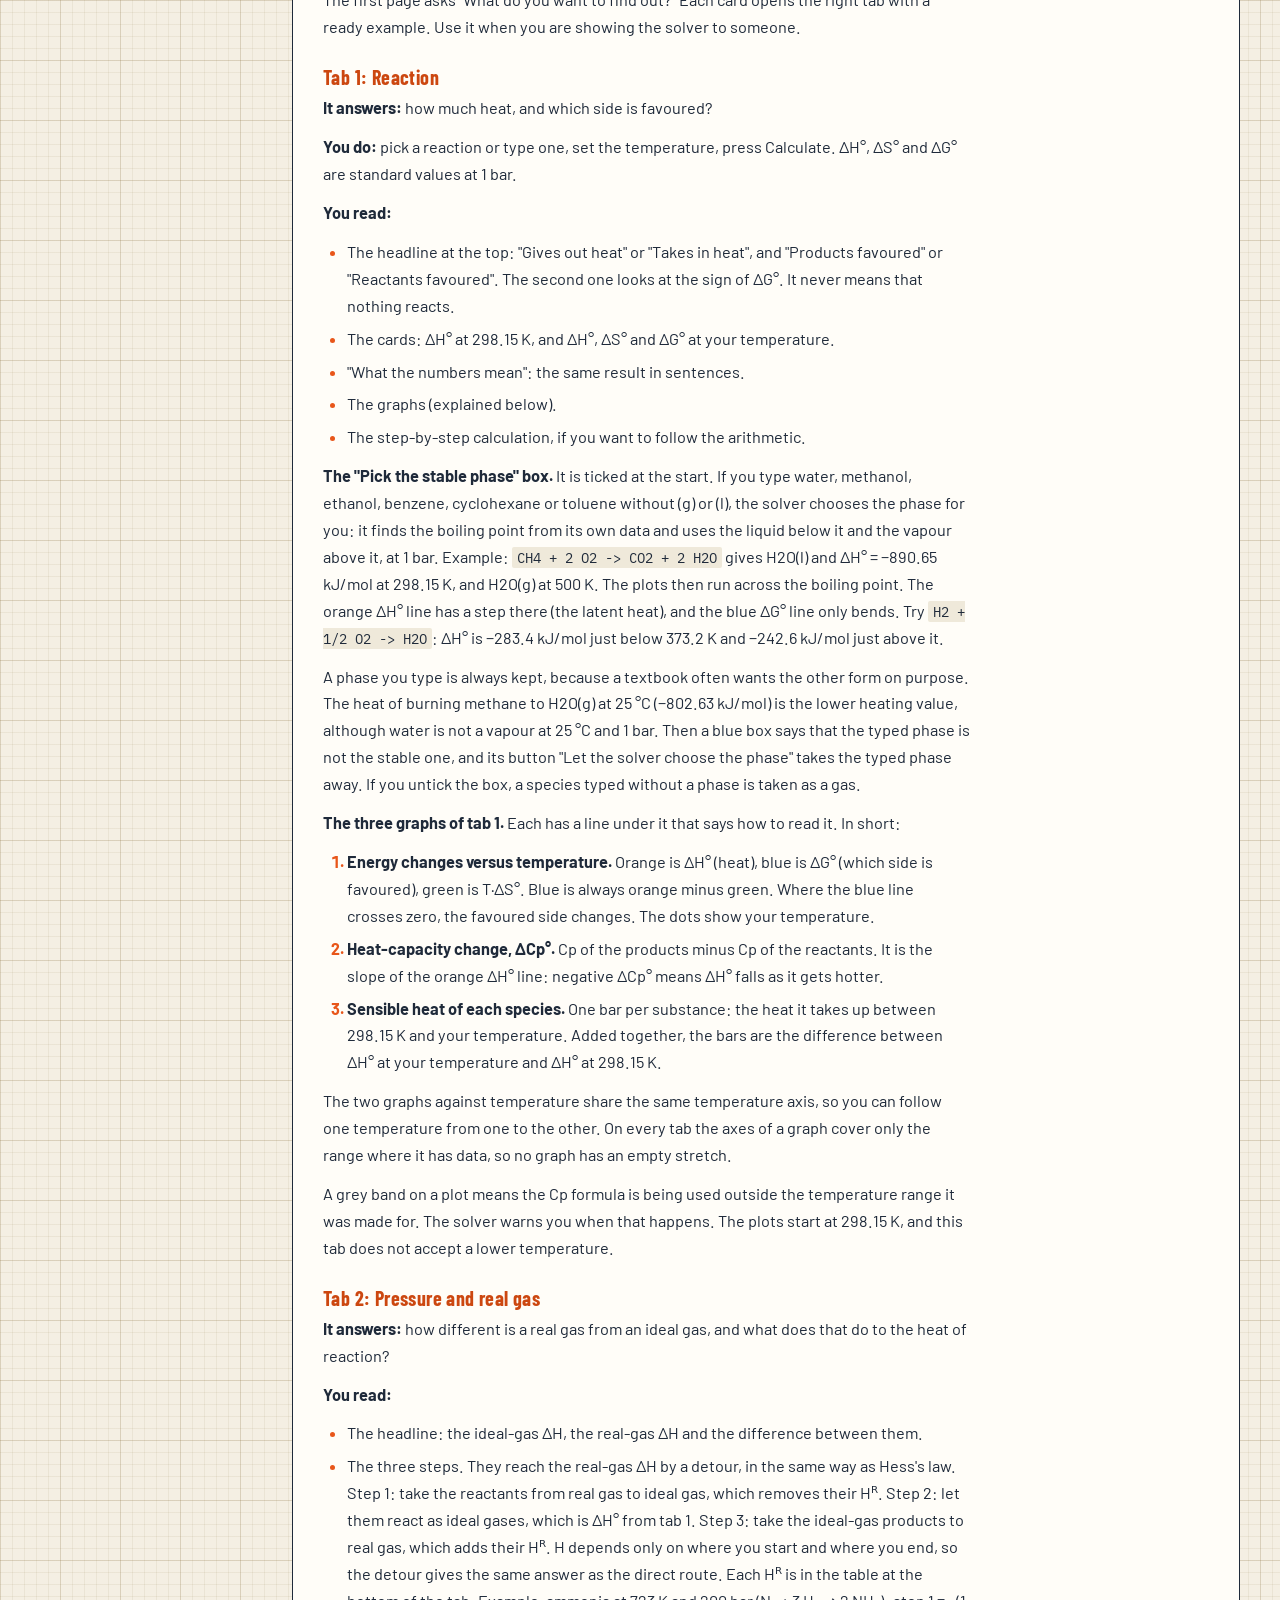
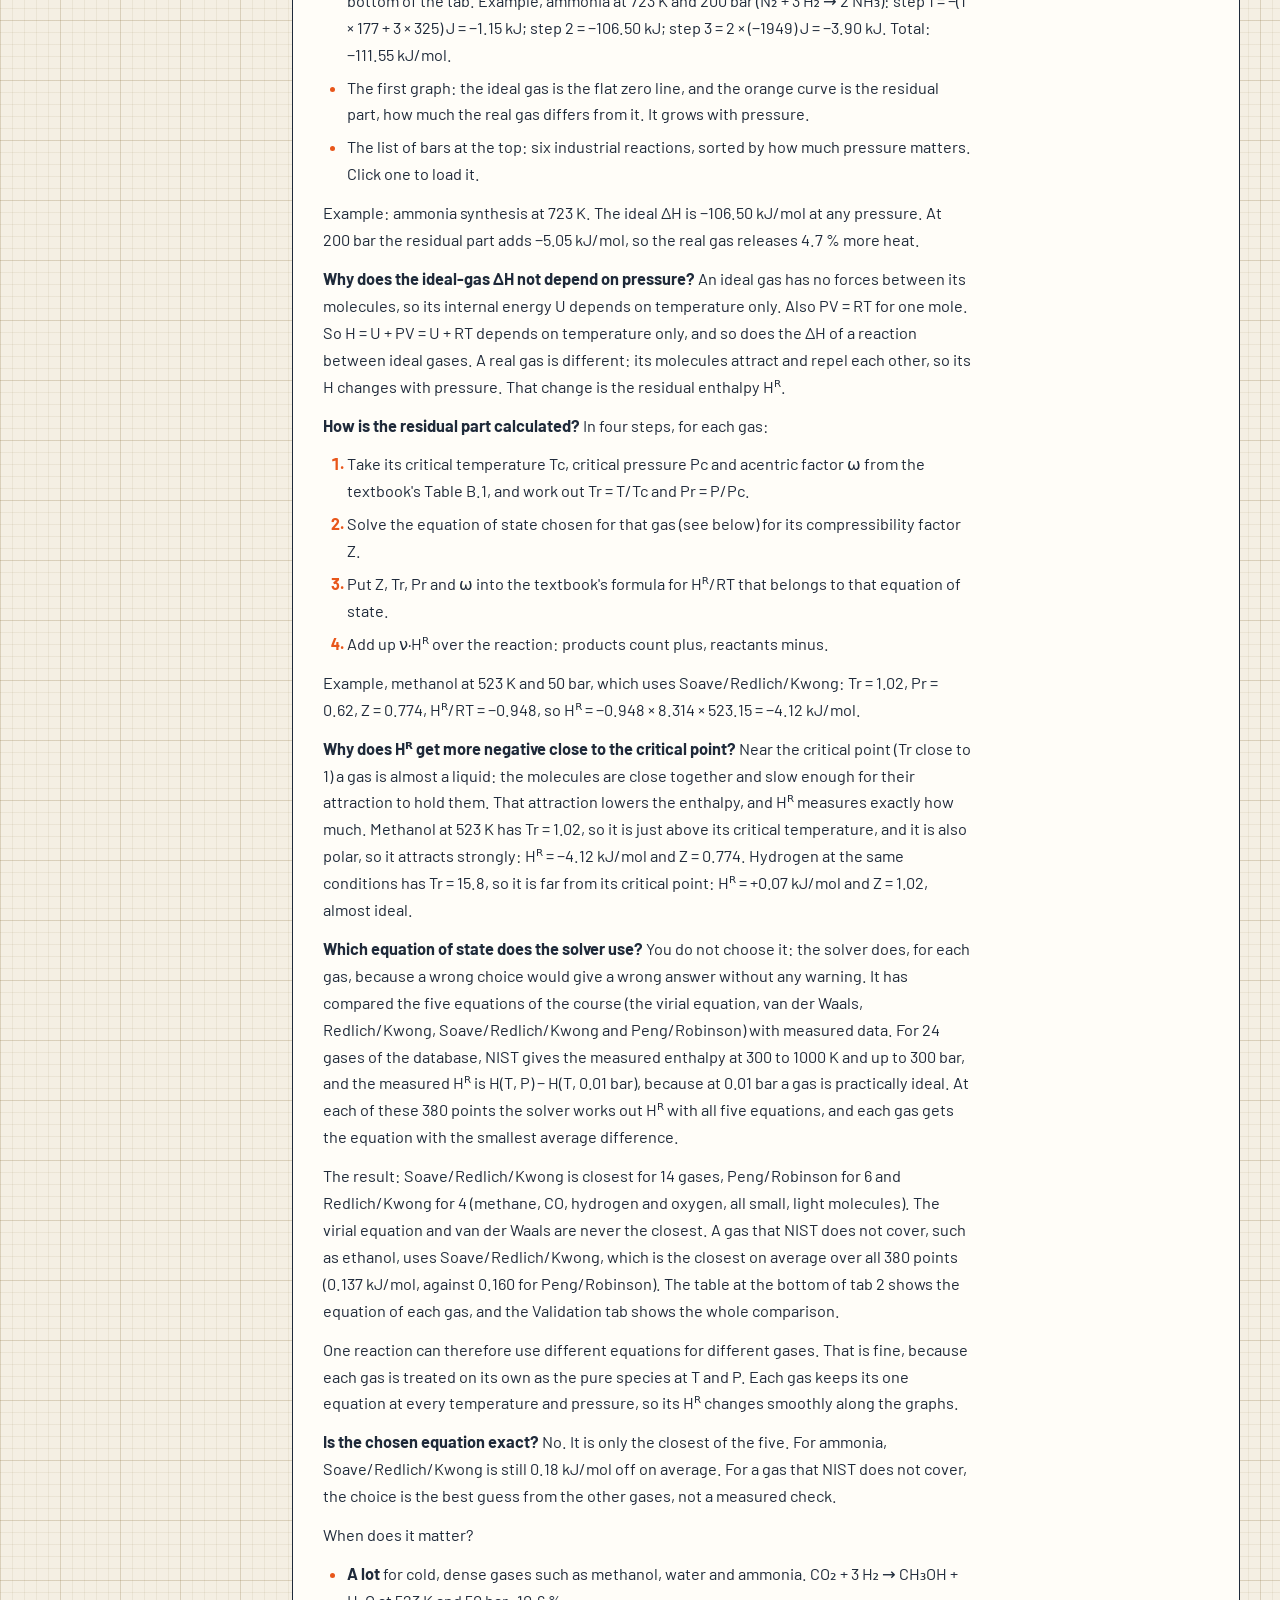
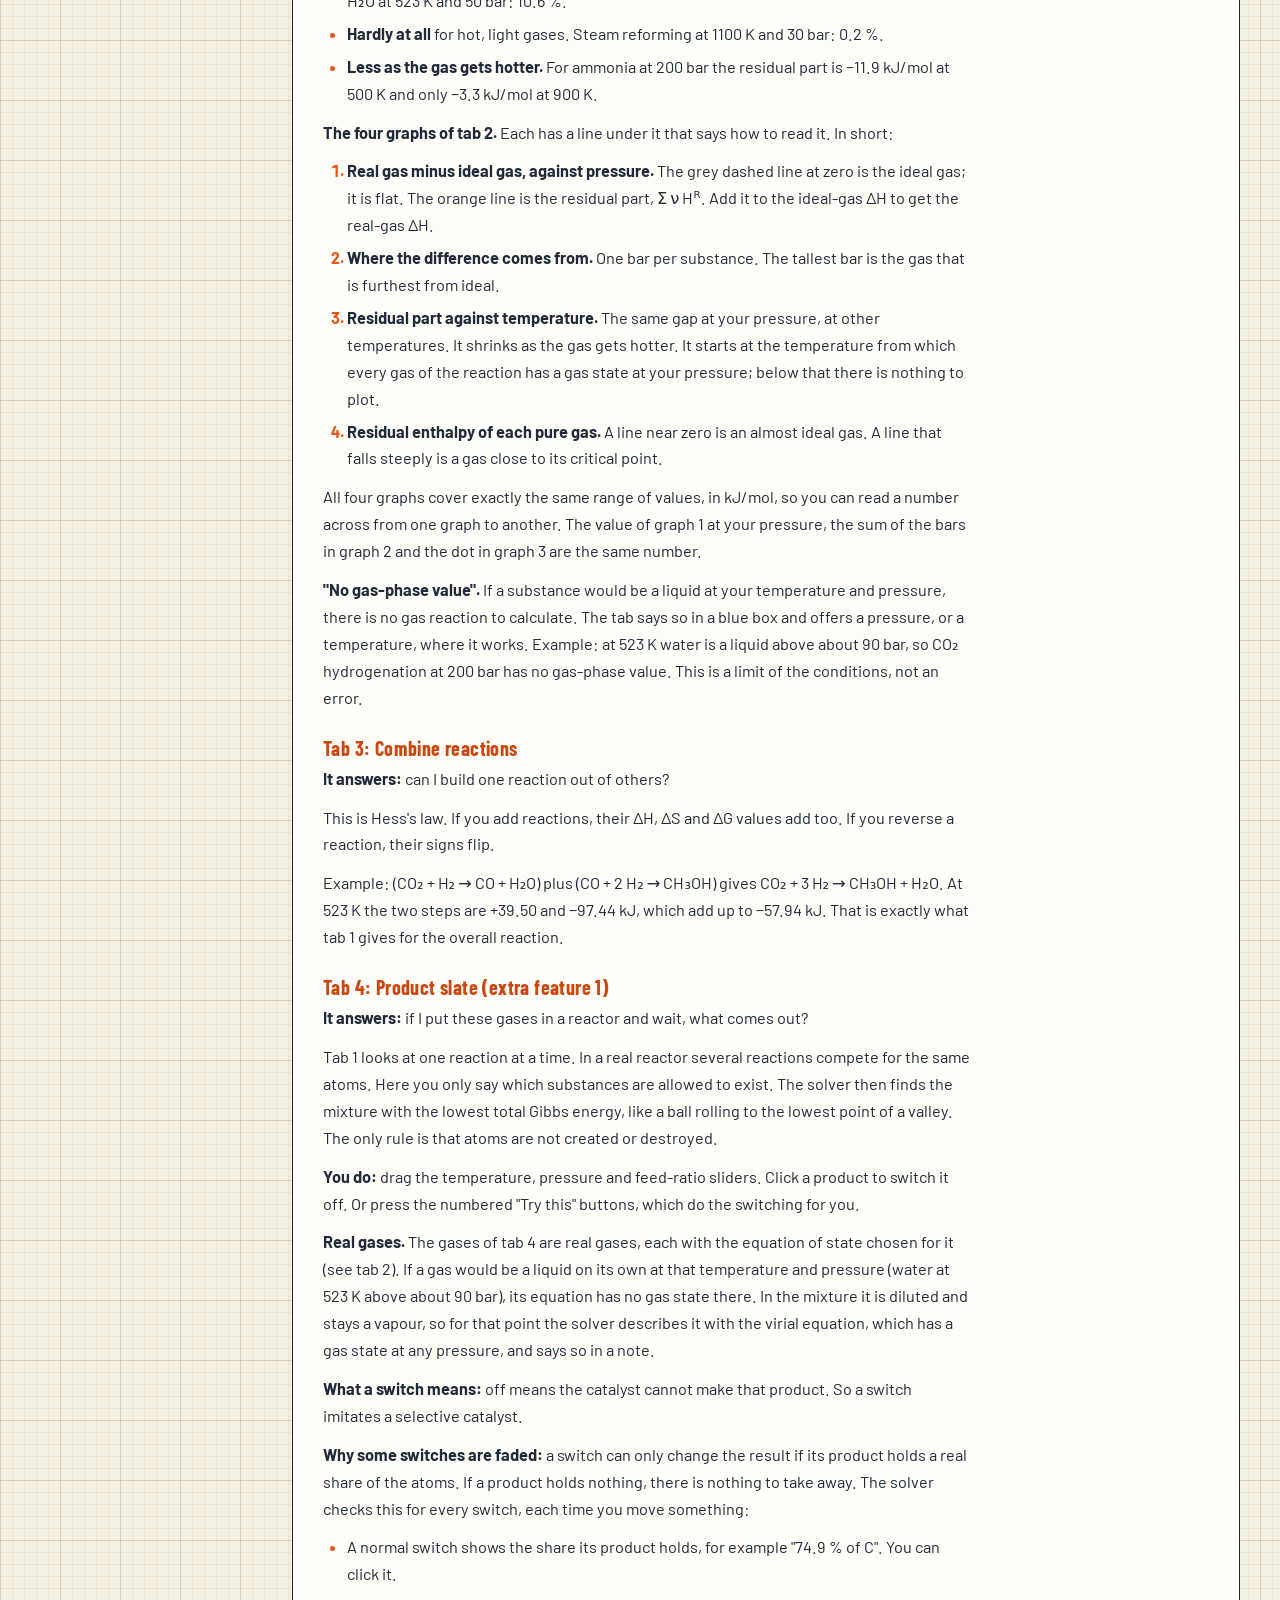
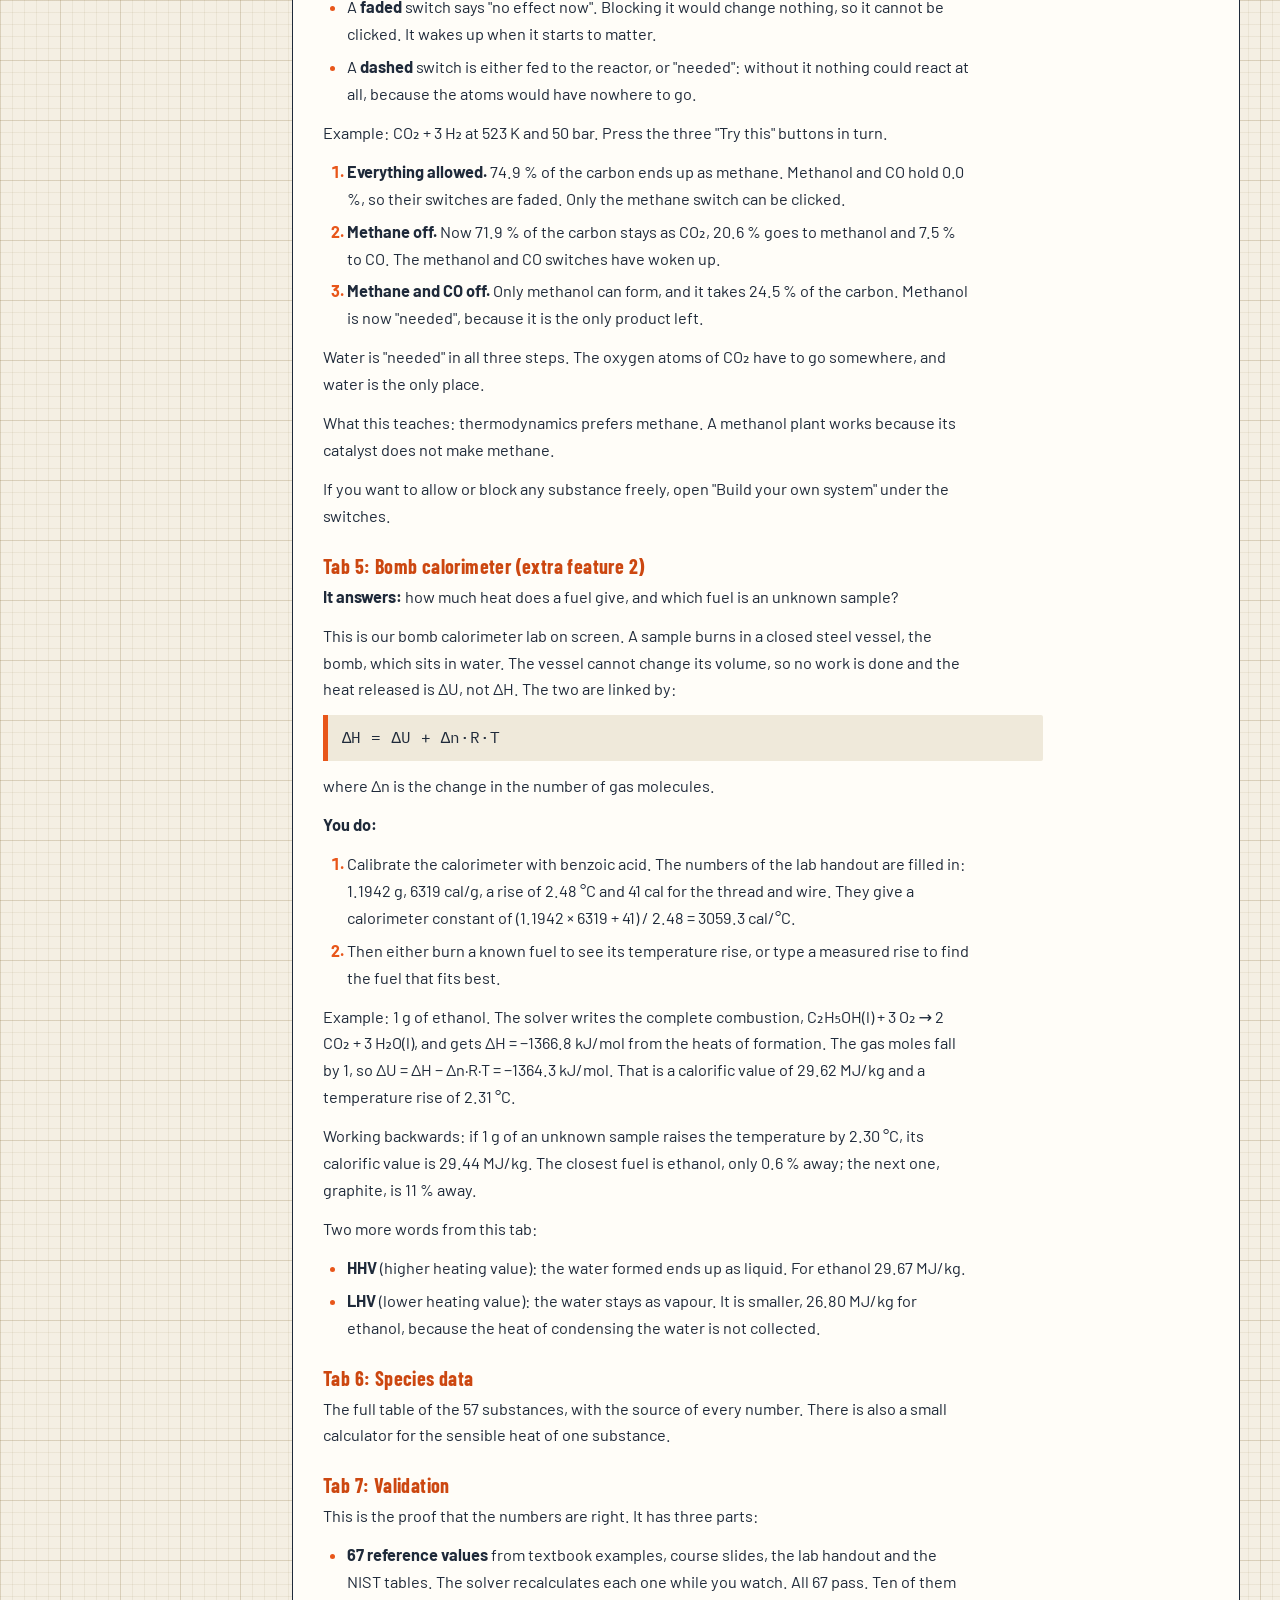
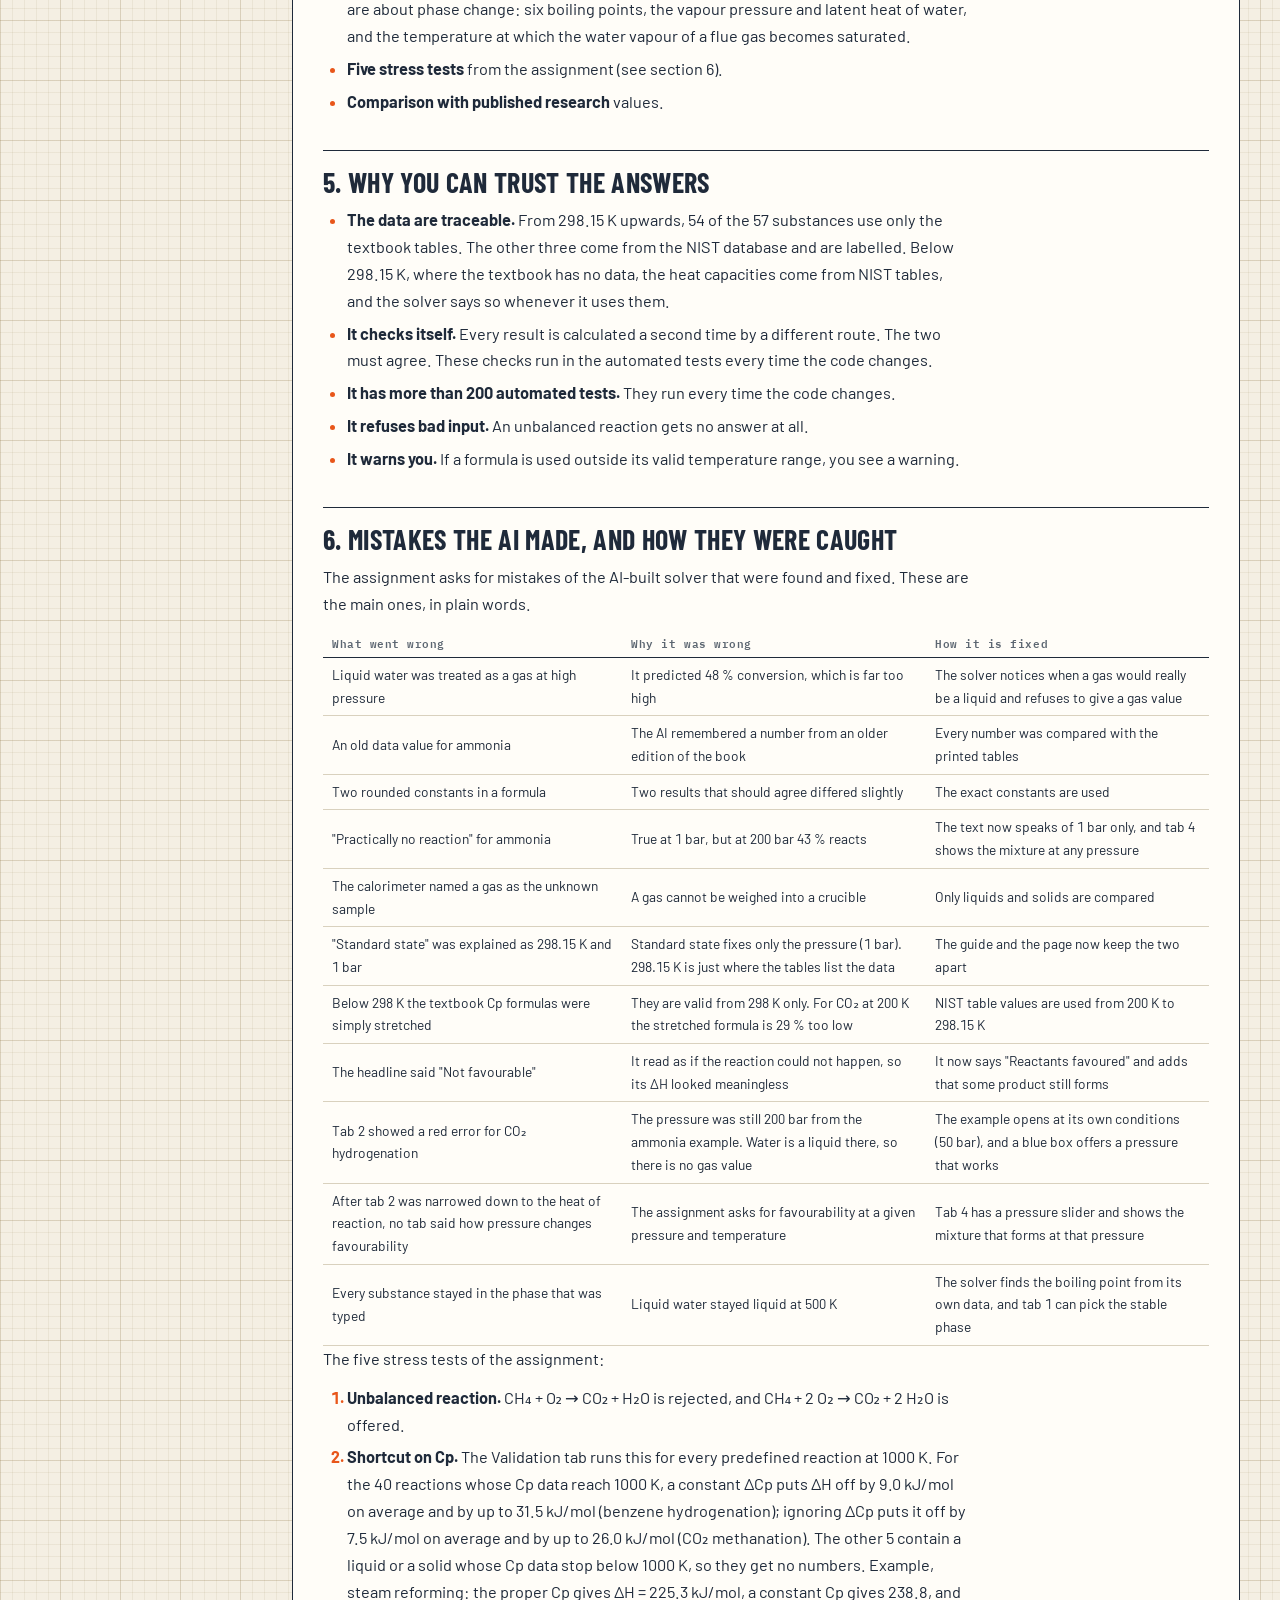
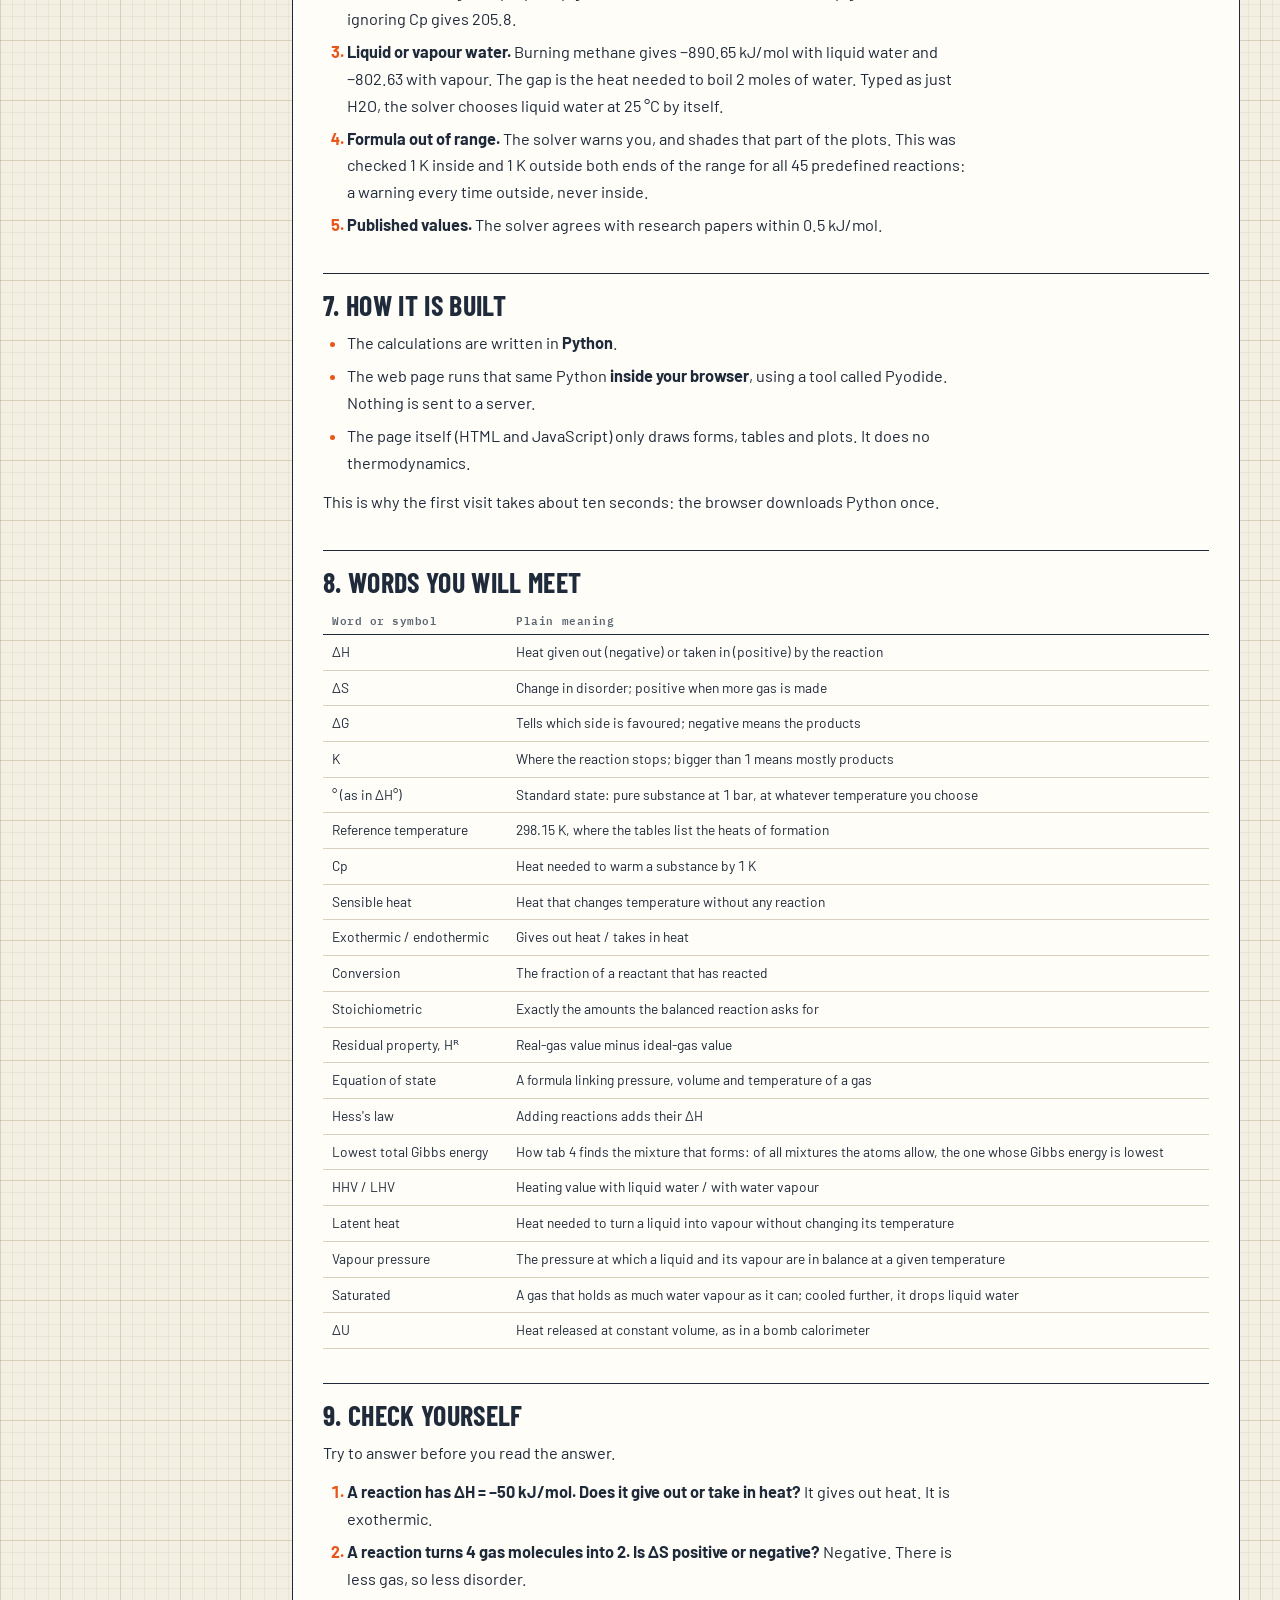
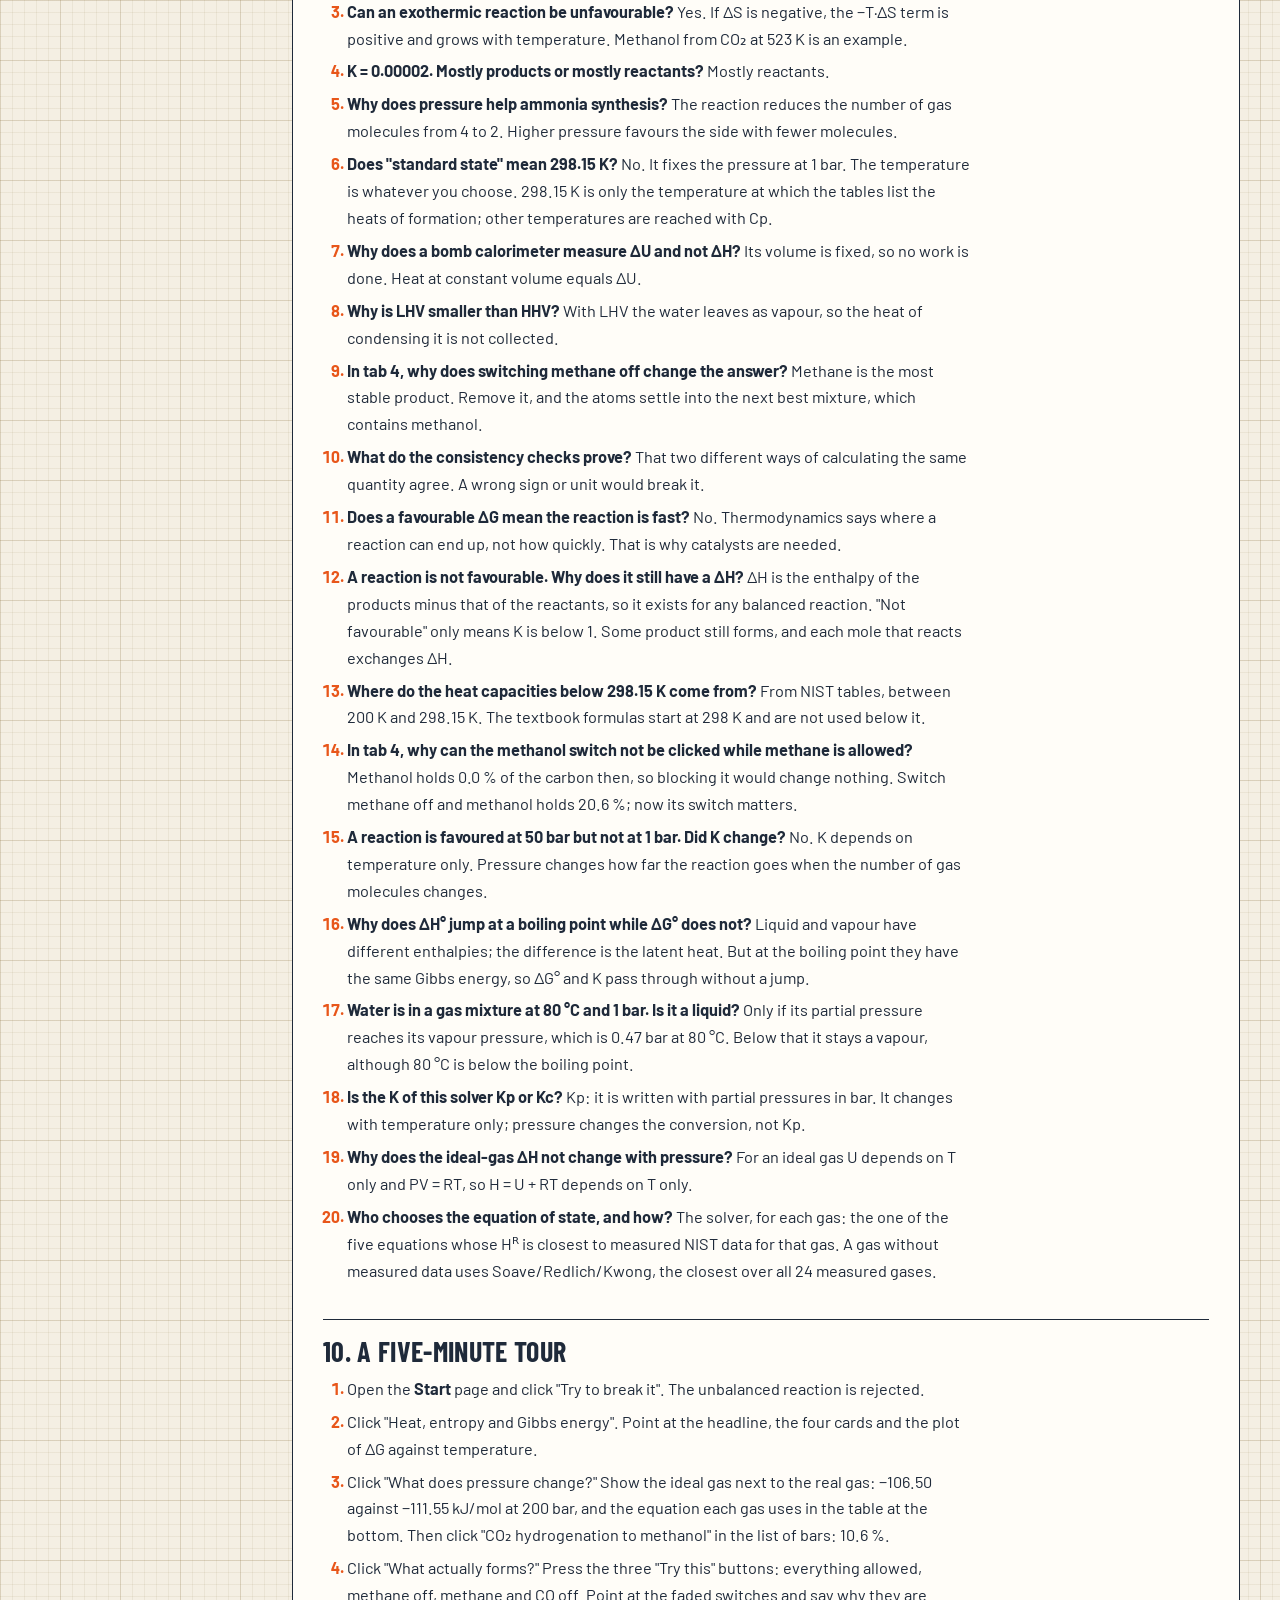
==== commit d9a036a2: "Presentation: six slides, a speaking script and a study guide with viva answers - presentation/Therm" ====
--- a/guide.html
+++ b/guide.html
@@ -12,7 +12,7 @@
   <link rel="preconnect" href="https://fonts.googleapis.com">
   <link rel="preconnect" href="https://fonts.gstatic.com" crossorigin>
   <link rel="stylesheet" href="https://fonts.googleapis.com/css2?family=Barlow:wght@400;500;600;700&amp;family=Barlow+Condensed:wght@600;700;800&amp;family=IBM+Plex+Mono:wght@400;500;600&amp;display=swap">
-  <link rel="stylesheet" href="web/styles.css?v=1.8.9">
+  <link rel="stylesheet" href="web/styles.css?v=1.8.10">
 </head>
 <body>
 <header class="top">
@@ -117,7 +117,7 @@
 <p><strong>You read:</strong></p>
 <ul><li>The headline at the top: "Gives out heat" or "Takes in heat", and "Products favoured" or "Reactants favoured". The second one looks at the sign of ΔG°. It never means that nothing reacts.</li><li>The cards: ΔH° at 298.15 K, and ΔH°, ΔS° and ΔG° at your temperature.</li><li>"What the numbers mean": the same result in sentences.</li><li>The graphs (explained below).</li><li>The step-by-step calculation, if you want to follow the arithmetic.</li></ul>
 <p><strong>The "Pick the stable phase" box.</strong> It is ticked at the start. If you type water, methanol, ethanol, benzene, cyclohexane or toluene without (g) or (l), the solver chooses the phase for you: it finds the boiling point from its own data and uses the liquid below it and the vapour above it, at 1 bar. Example: <code>CH4 + 2 O2 -&gt; CO2 + 2 H2O</code> gives H2O(l) and ΔH° = −890.65 kJ/mol at 298.15 K, and H2O(g) at 500 K. The plots then run across the boiling point. The orange ΔH° line has a step there (the latent heat), and the blue ΔG° line only bends. Try <code>H2 + 1/2 O2 -&gt; H2O</code>: ΔH° is −283.4 kJ/mol just below 373.2 K and −242.6 kJ/mol just above it.</p>
-<p>A phase you type is always kept, because a textbook often wants the other form on purpose. The heat of burning methane to H2O(g) at 25 °C (−802.62 kJ/mol) is the lower heating value, although water is not a vapour at 25 °C and 1 bar. Then a blue box says that the typed phase is not the stable one, and its button "Let the solver choose the phase" takes the typed phase away. If you untick the box, a species typed without a phase is taken as a gas.</p>
+<p>A phase you type is always kept, because a textbook often wants the other form on purpose. The heat of burning methane to H2O(g) at 25 °C (−802.63 kJ/mol) is the lower heating value, although water is not a vapour at 25 °C and 1 bar. Then a blue box says that the typed phase is not the stable one, and its button "Let the solver choose the phase" takes the typed phase away. If you untick the box, a species typed without a phase is taken as a gas.</p>
 <p><strong>The three graphs of tab 1.</strong> Each has a line under it that says how to read it. In short:</p>
 <ol><li><strong>Energy changes versus temperature.</strong> Orange is ΔH° (heat), blue is ΔG° (which side is favoured), green is T·ΔS°. Blue is always orange minus green. Where the blue line crosses zero, the favoured side changes. The dots show your temperature.</li><li><strong>Heat-capacity change, ΔCp°.</strong> Cp of the products minus Cp of the reactants. It is the slope of the orange ΔH° line: negative ΔCp° means ΔH° falls as it gets hotter.</li><li><strong>Sensible heat of each species.</strong> One bar per substance: the heat it takes up between 298.15 K and your temperature. Added together, the bars are the difference between ΔH° at your temperature and ΔH° at 298.15 K.</li></ol>
 <p>The two graphs against temperature share the same temperature axis, so you can follow one temperature from one to the other. On every tab the axes of a graph cover only the range where it has data, so no graph has an empty stretch.</p>
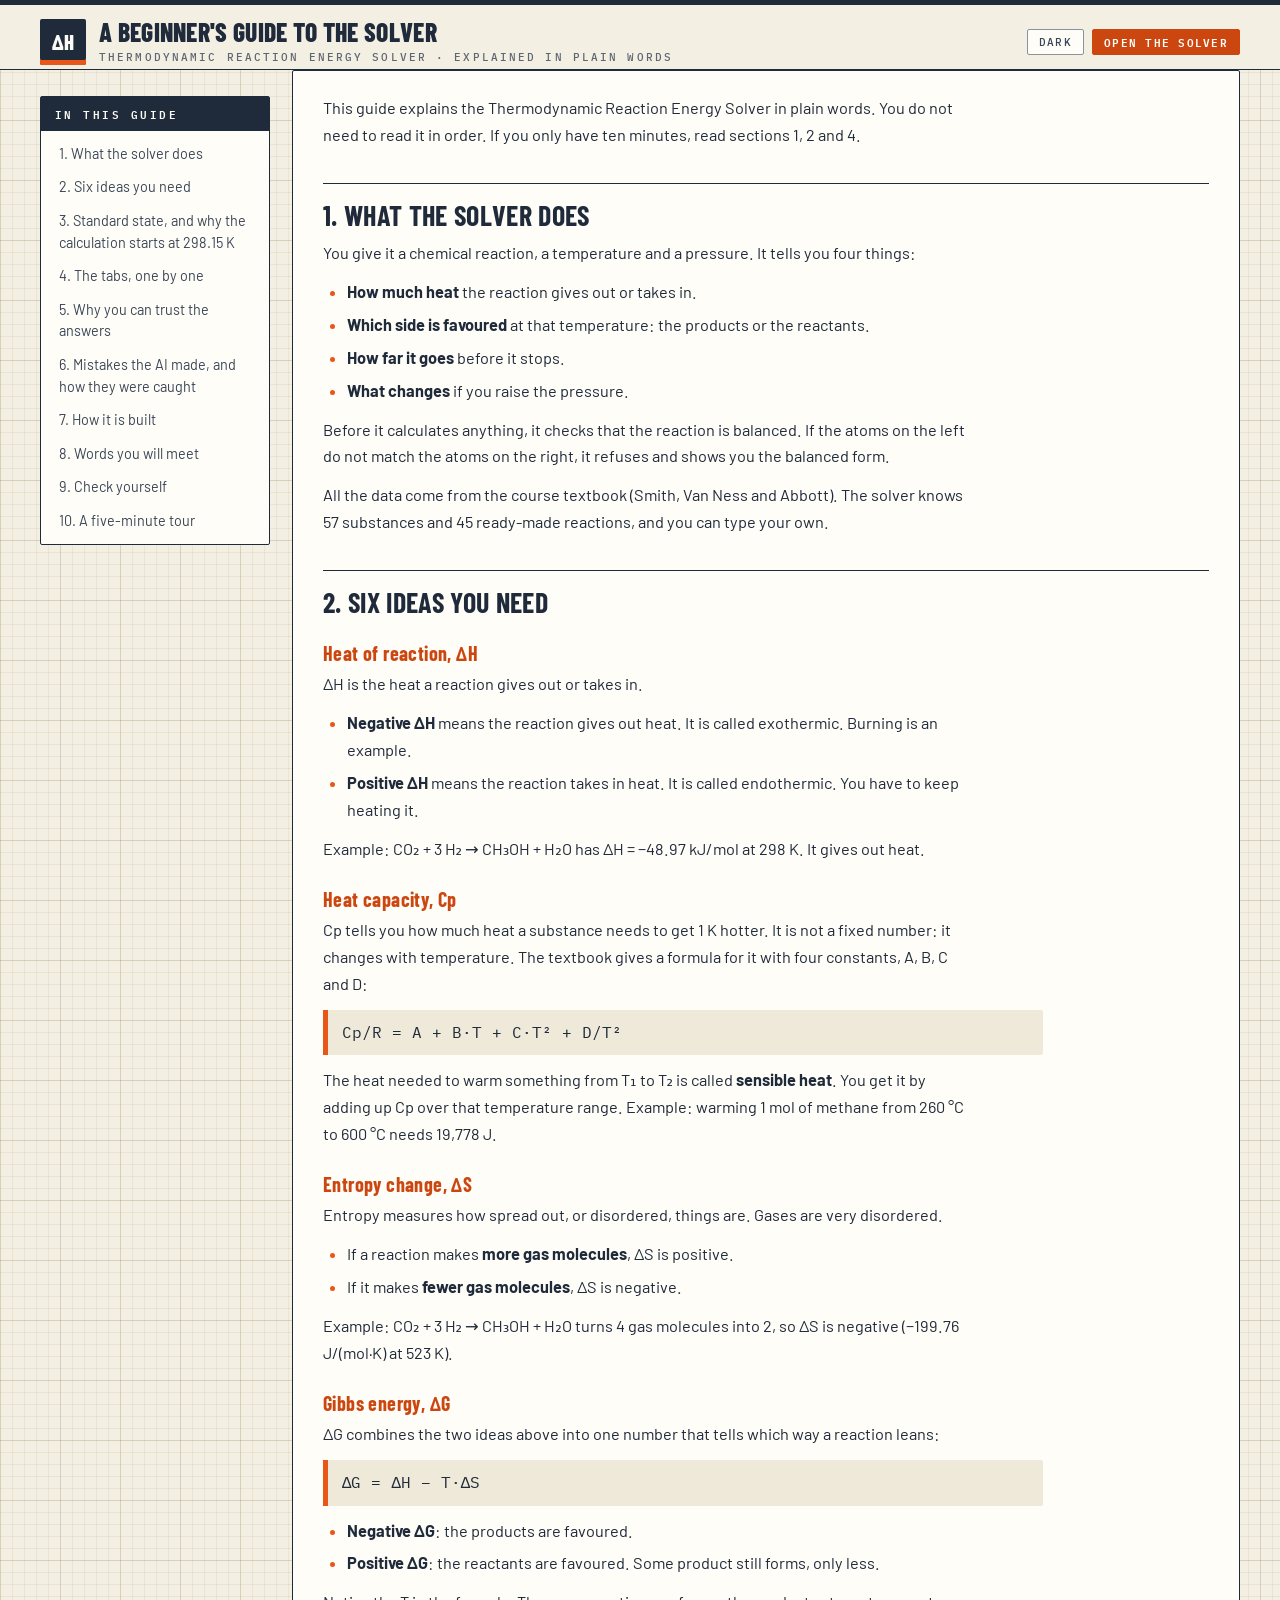
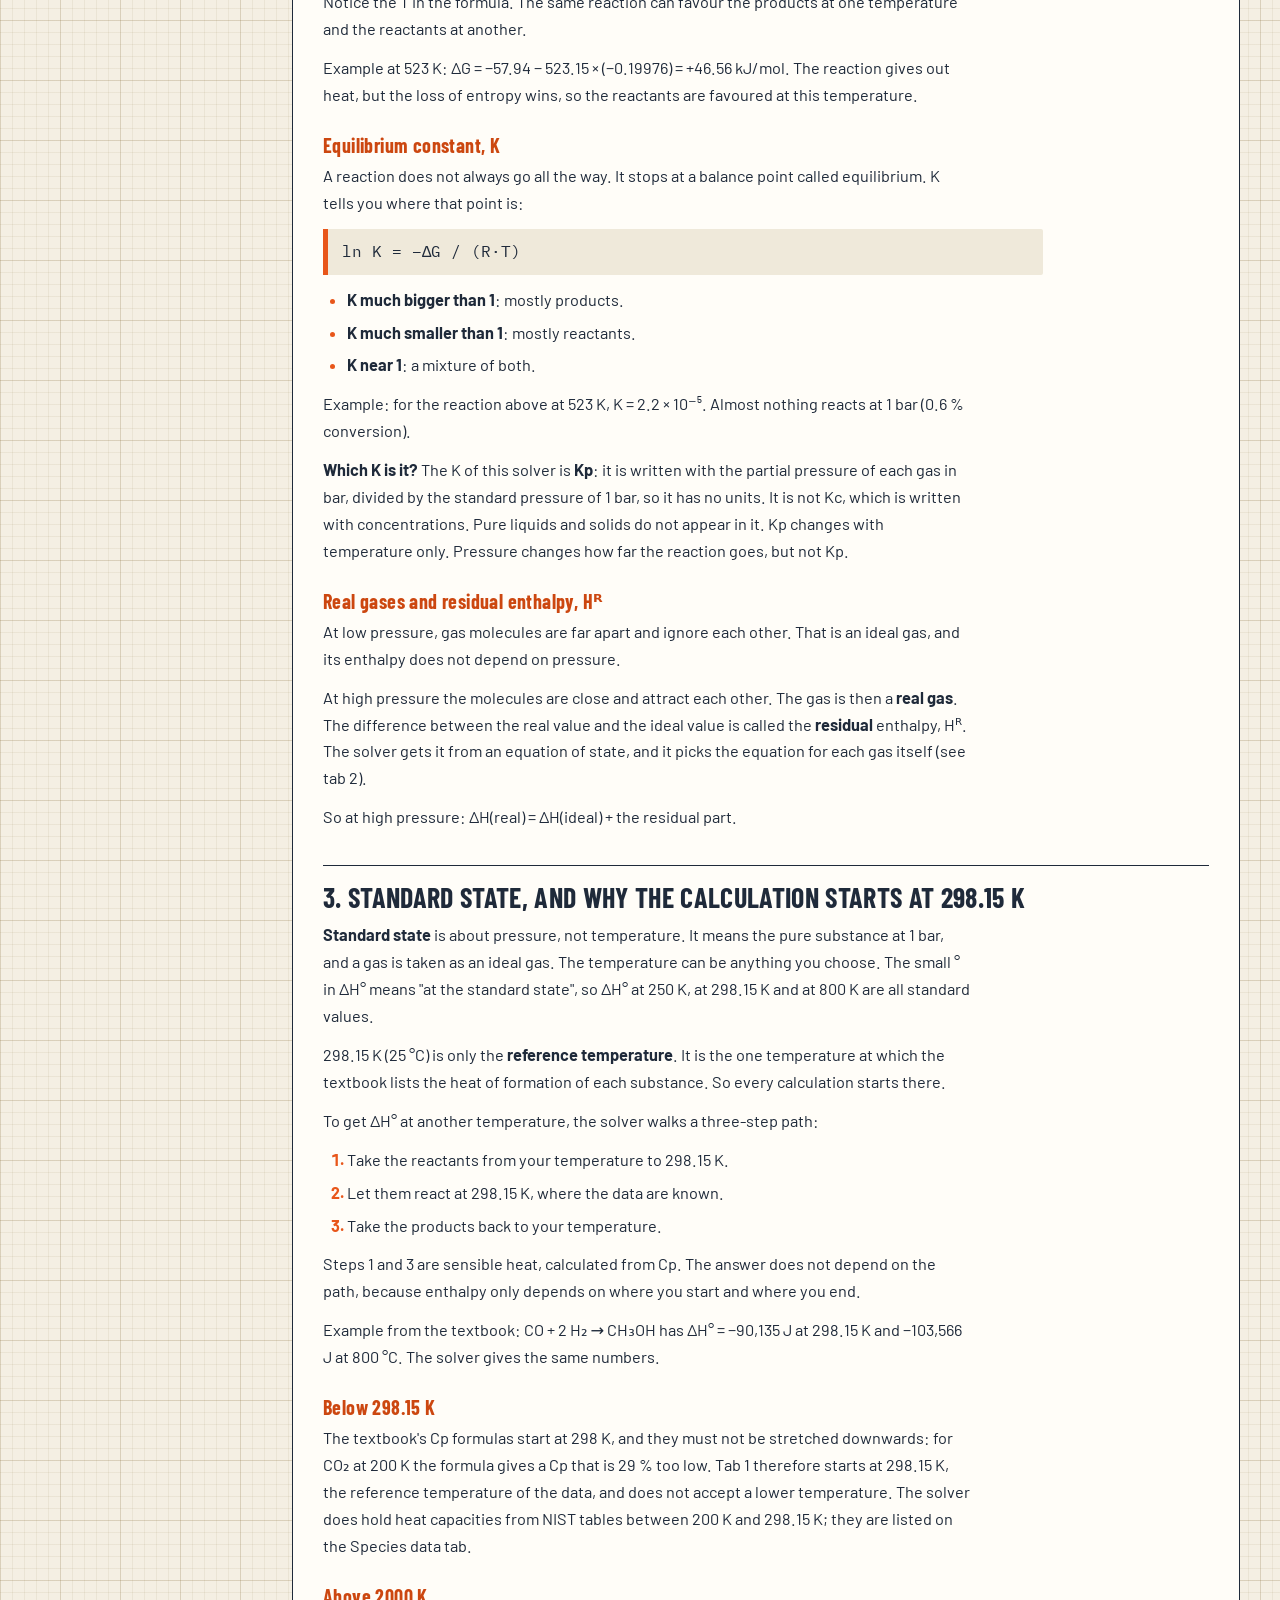
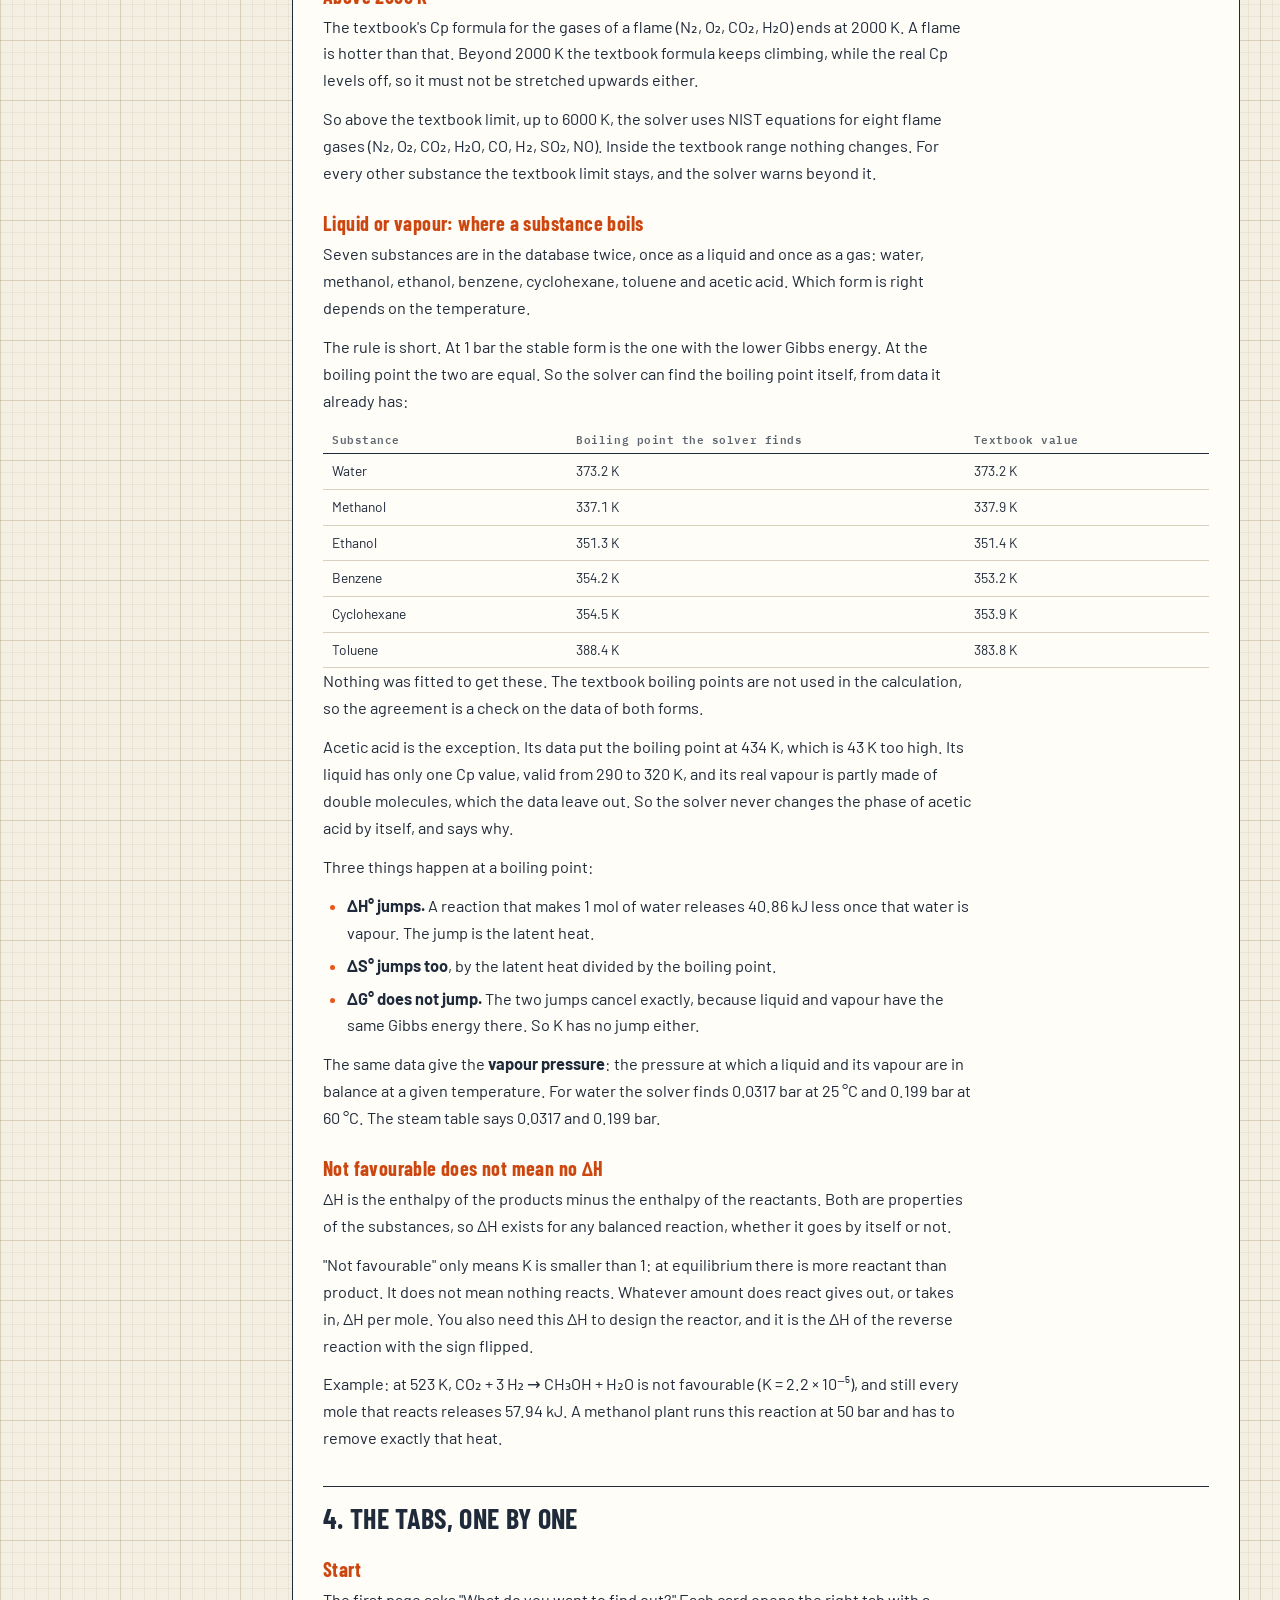
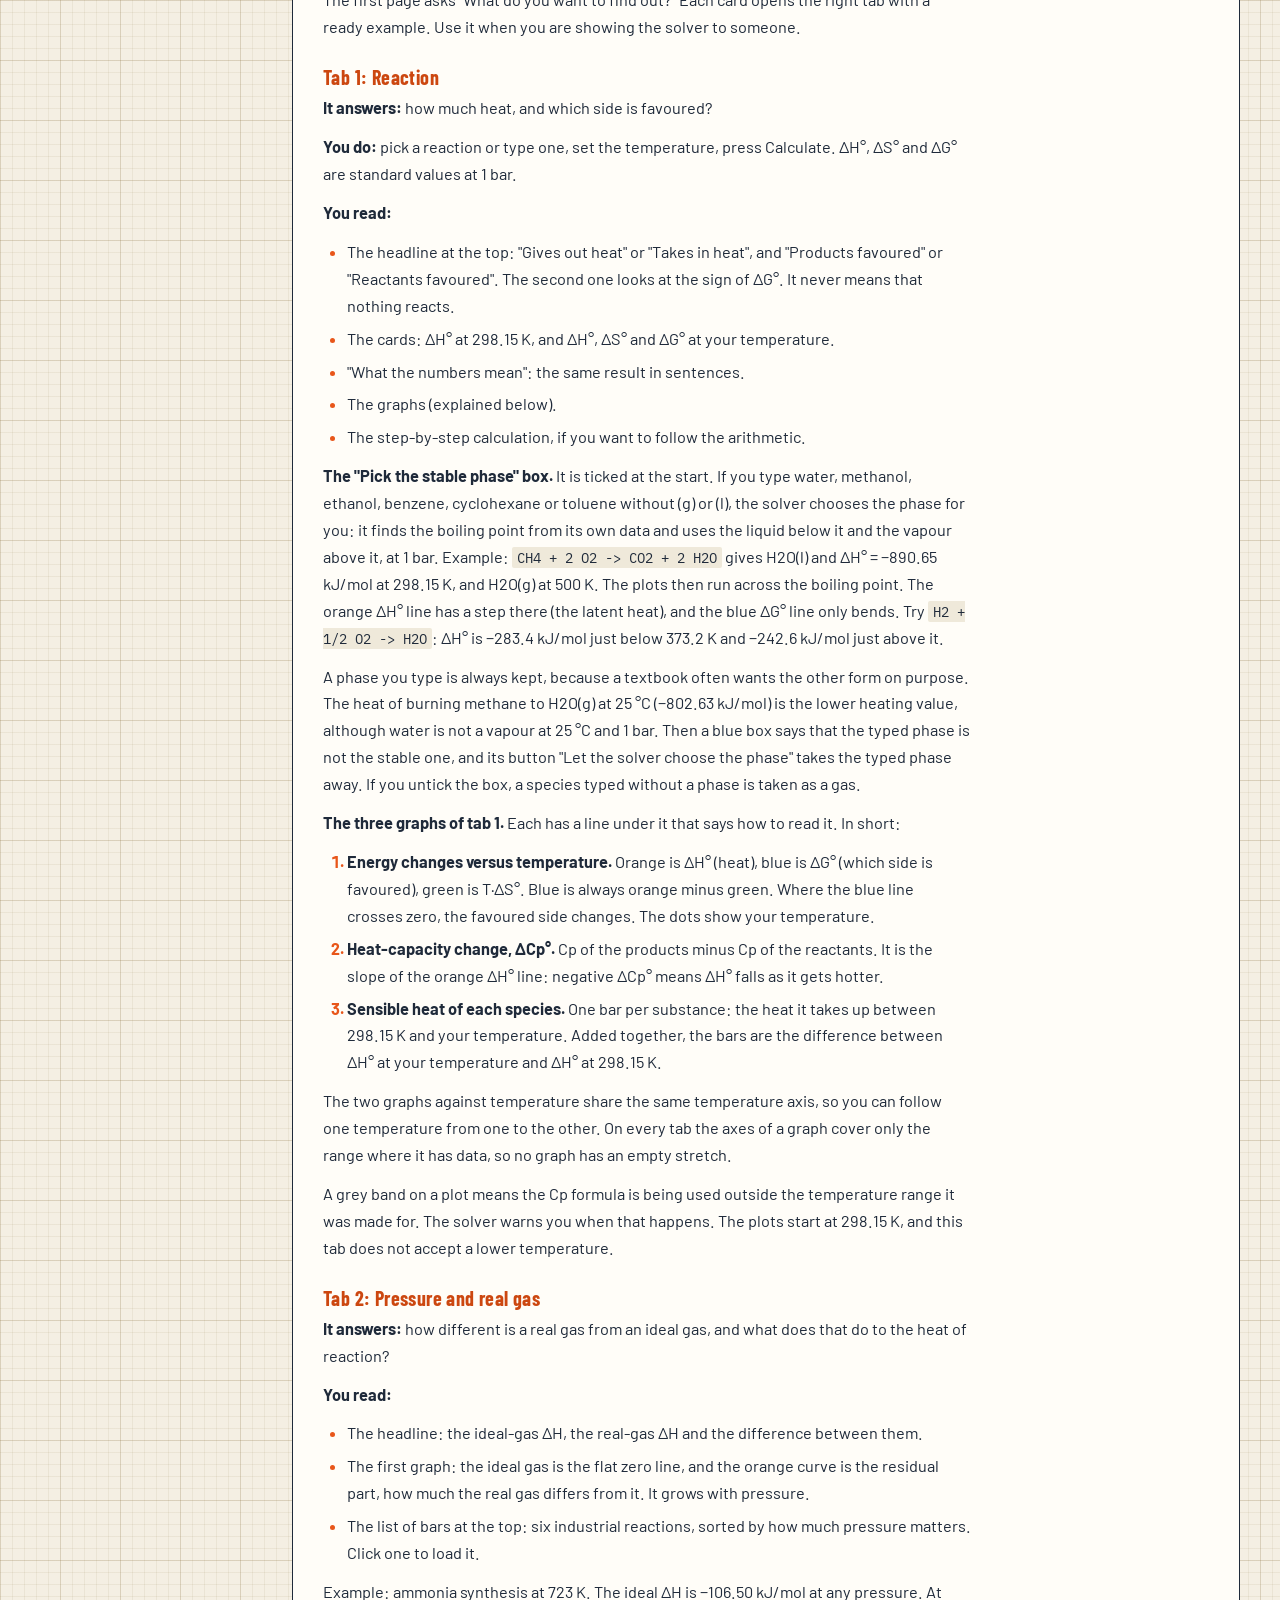
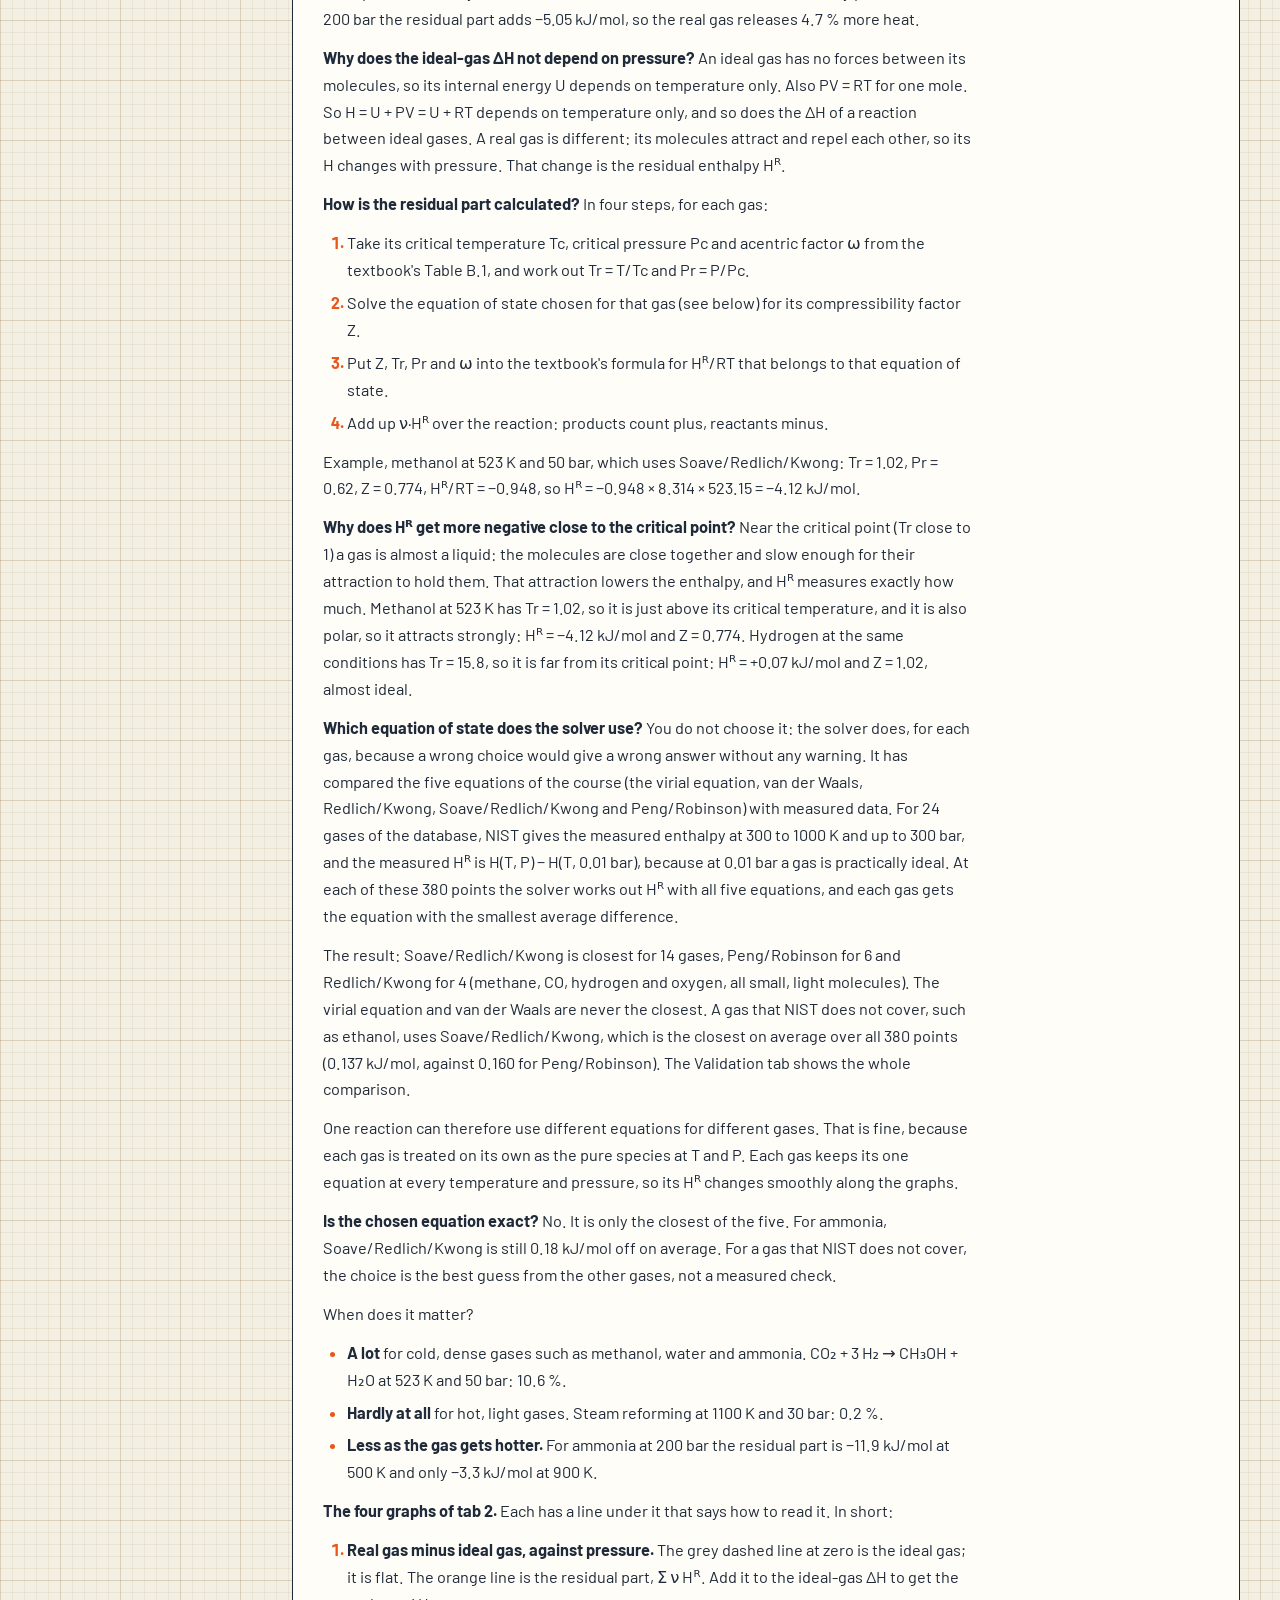
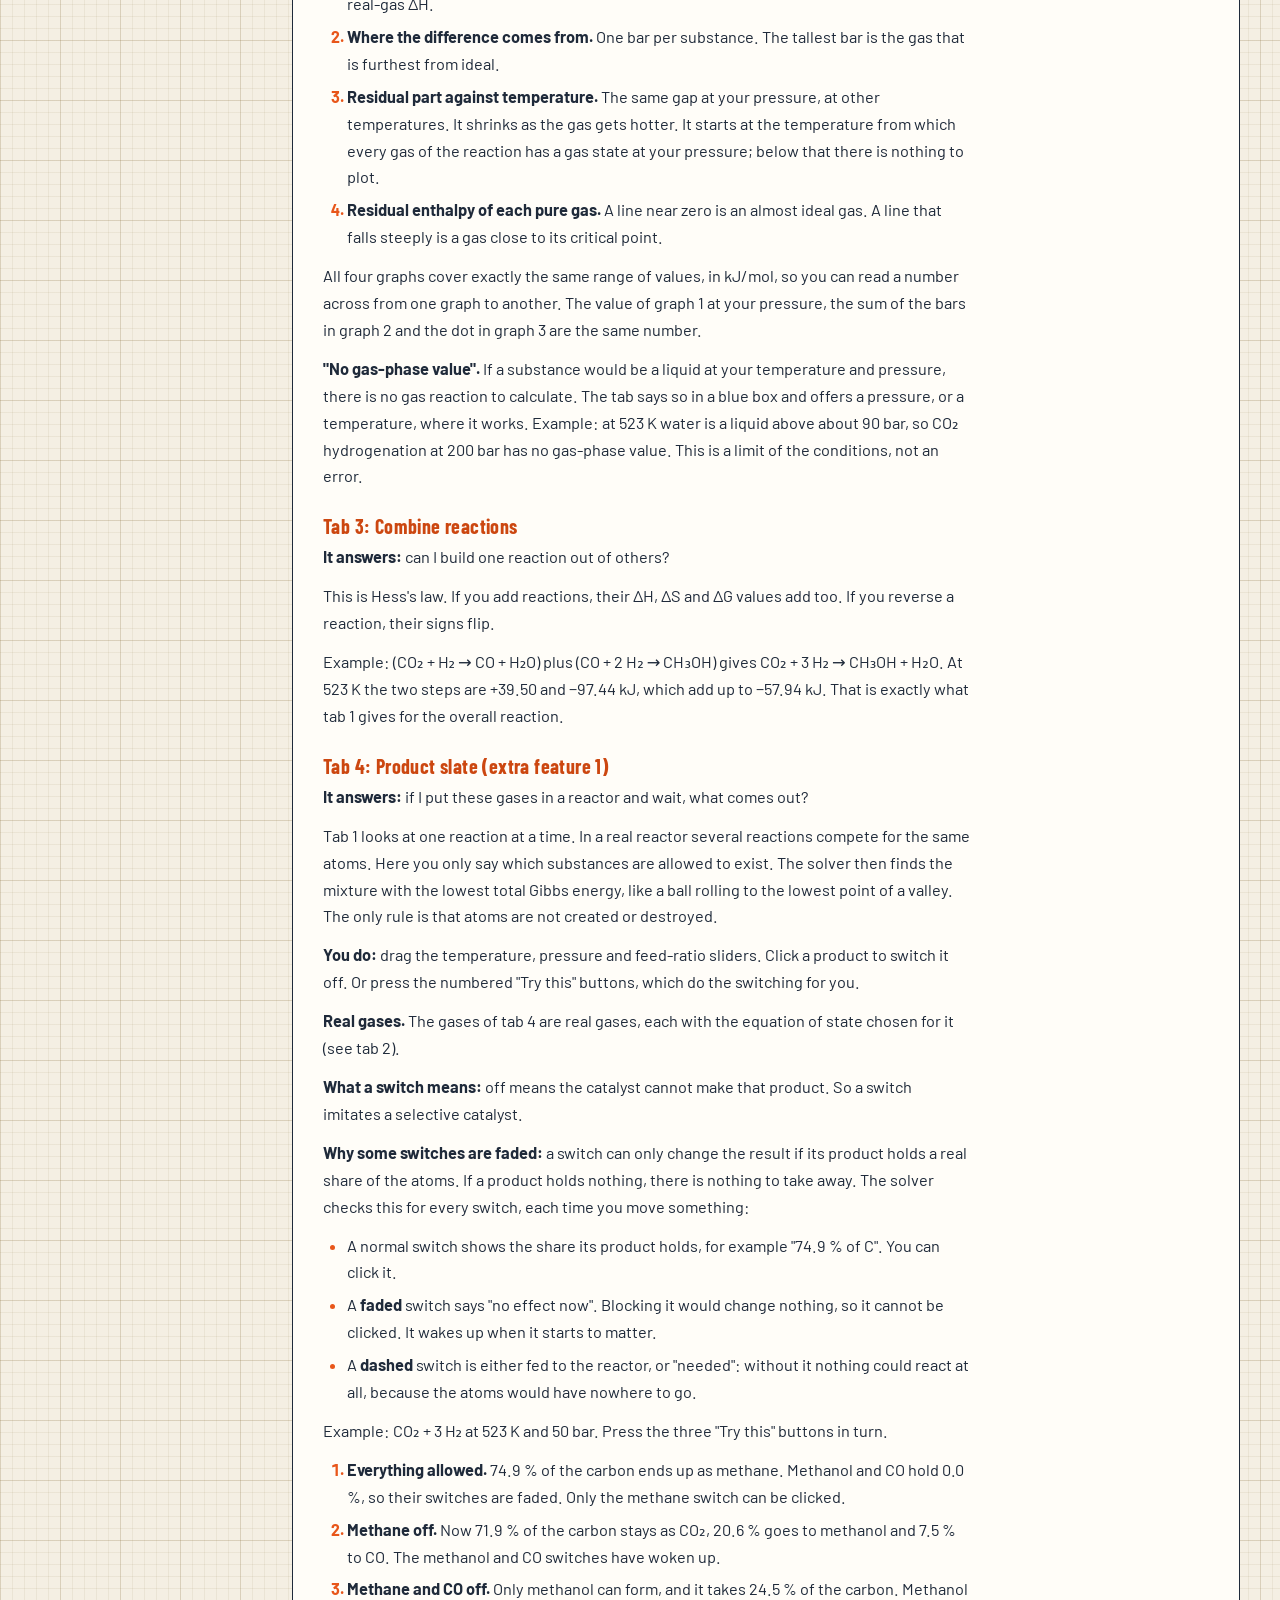
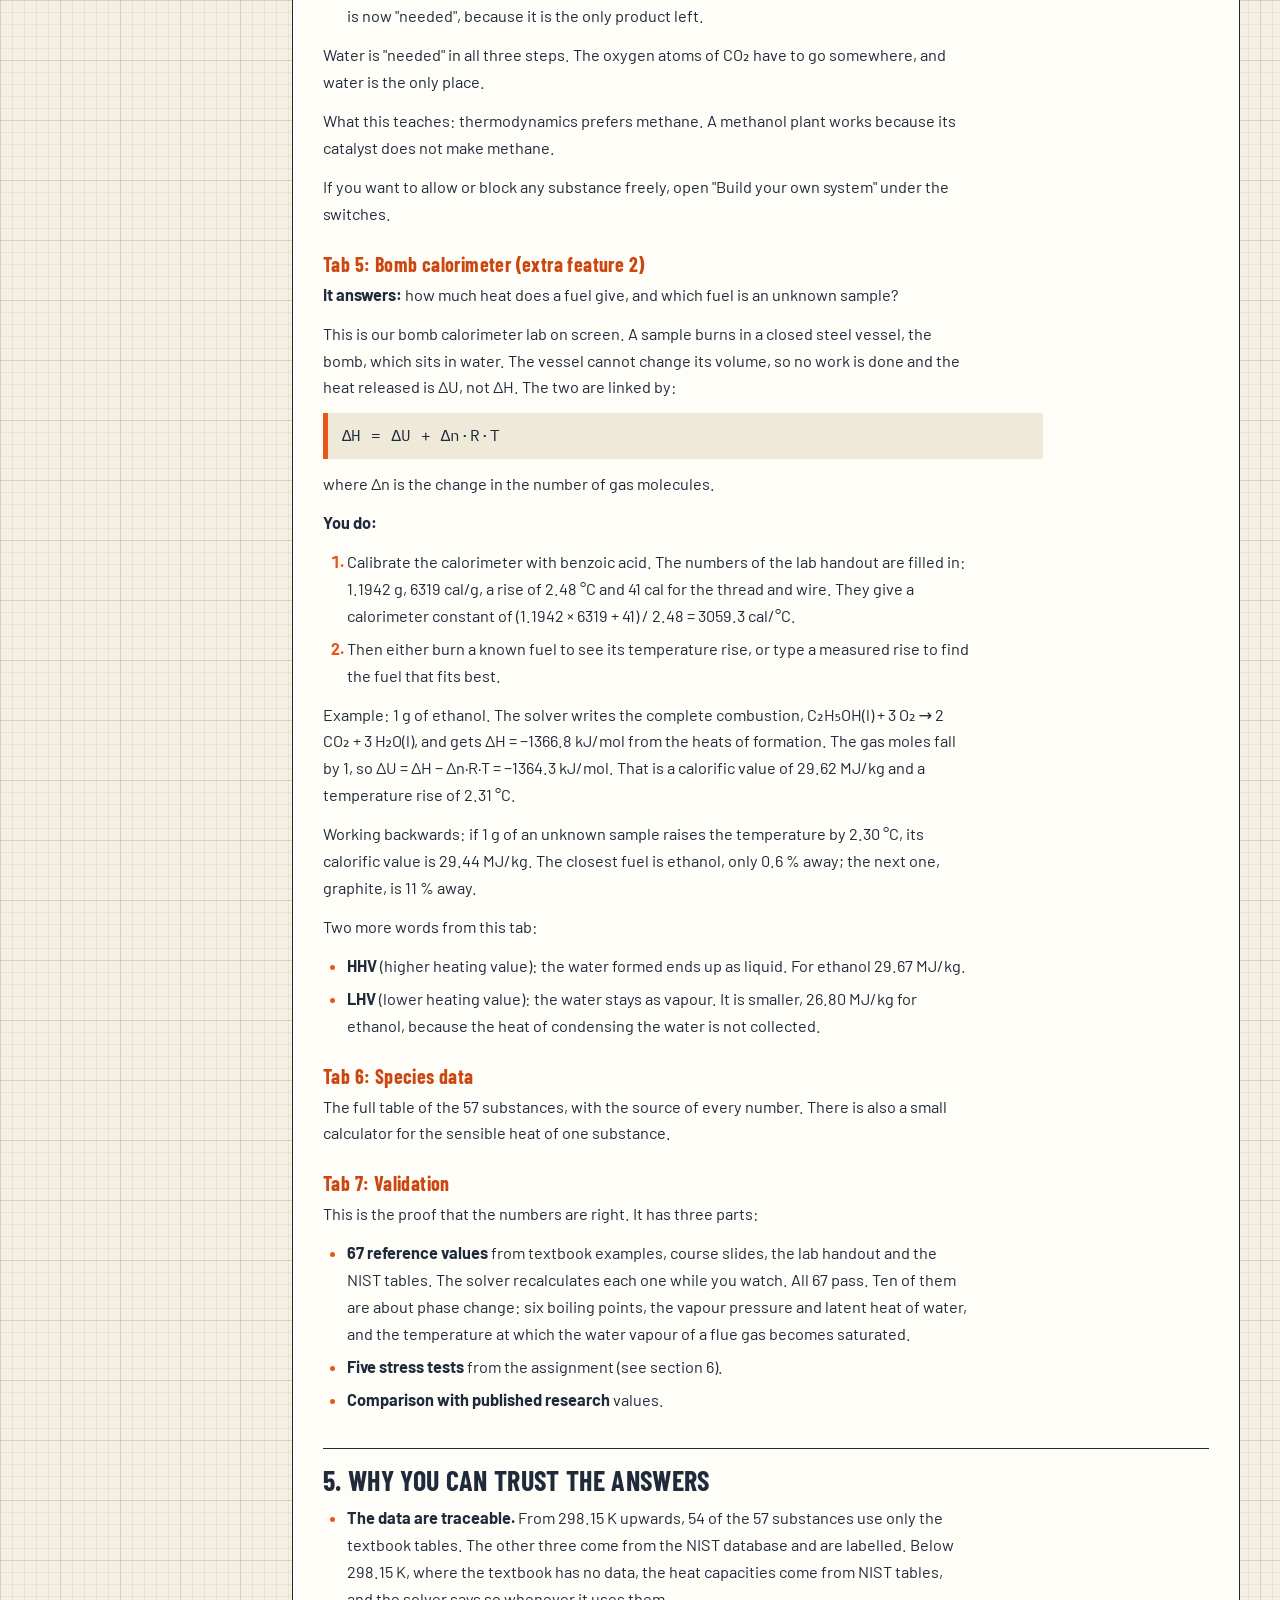
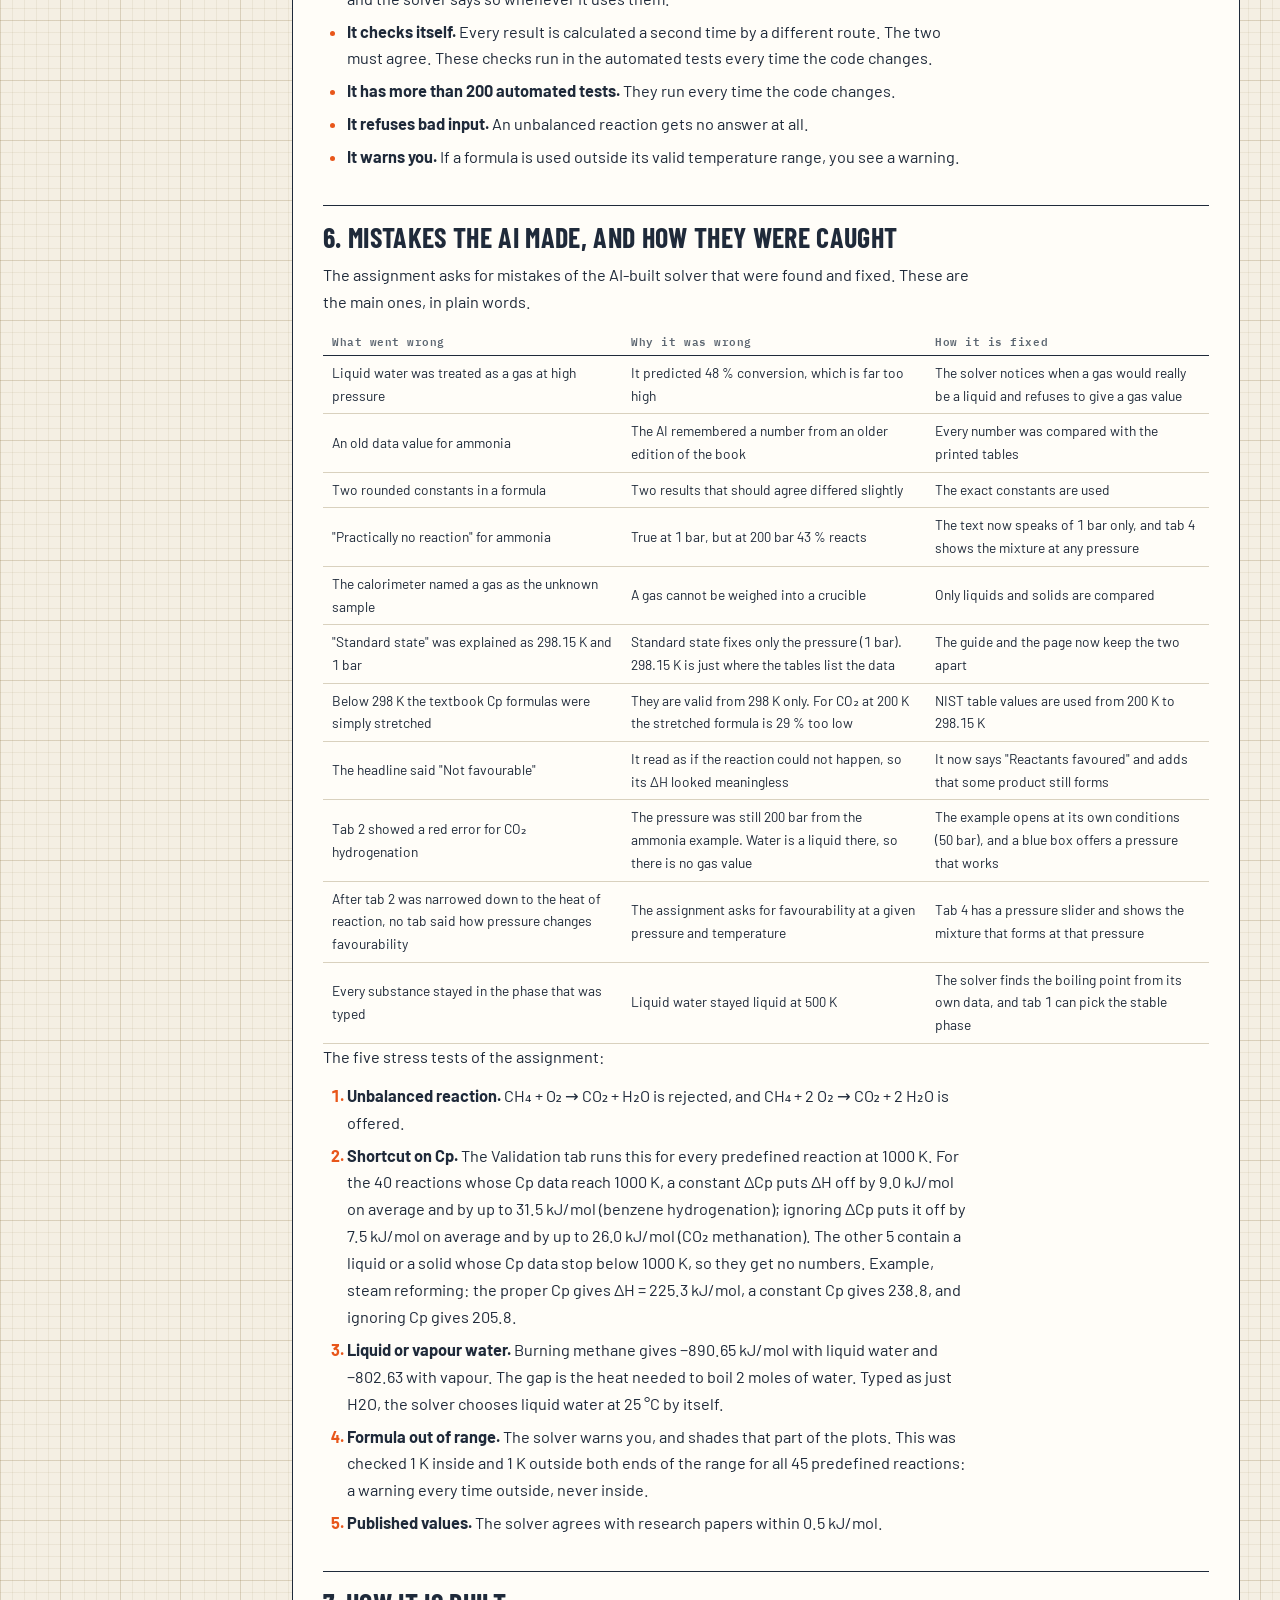
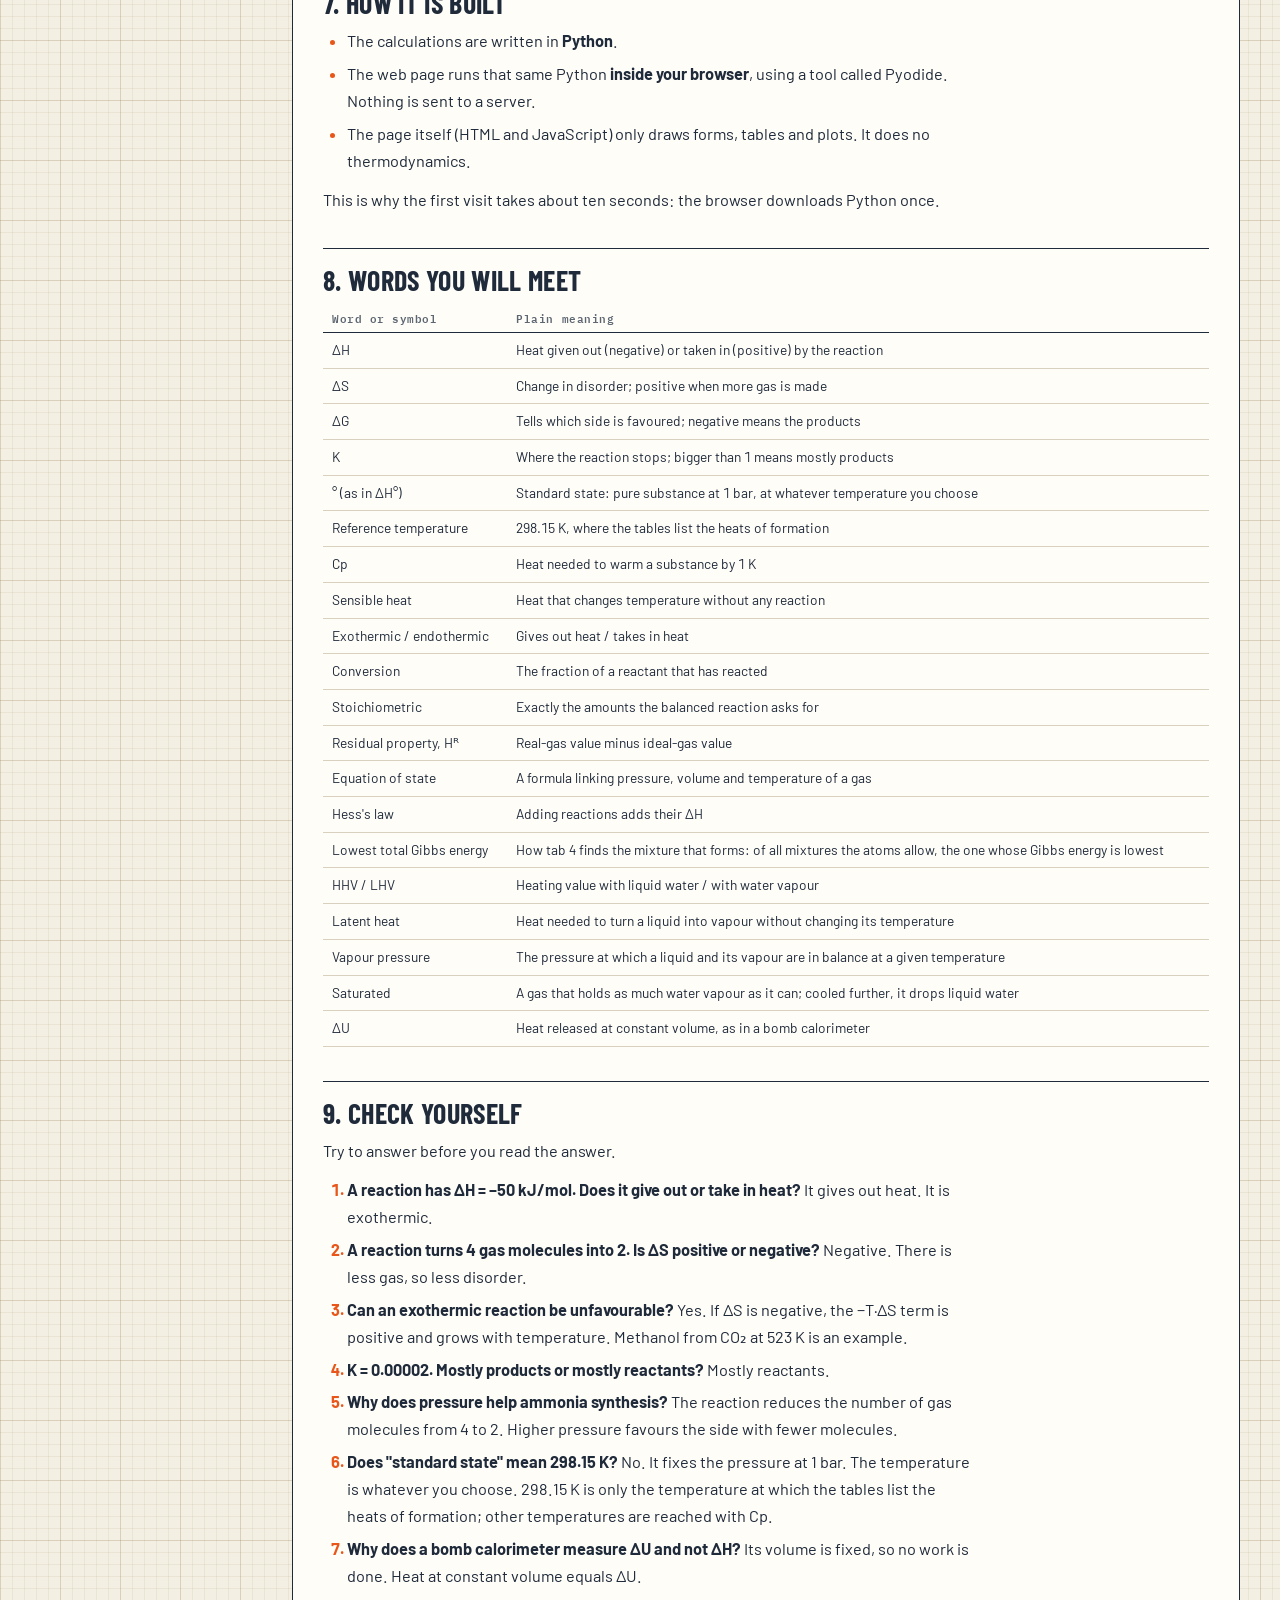
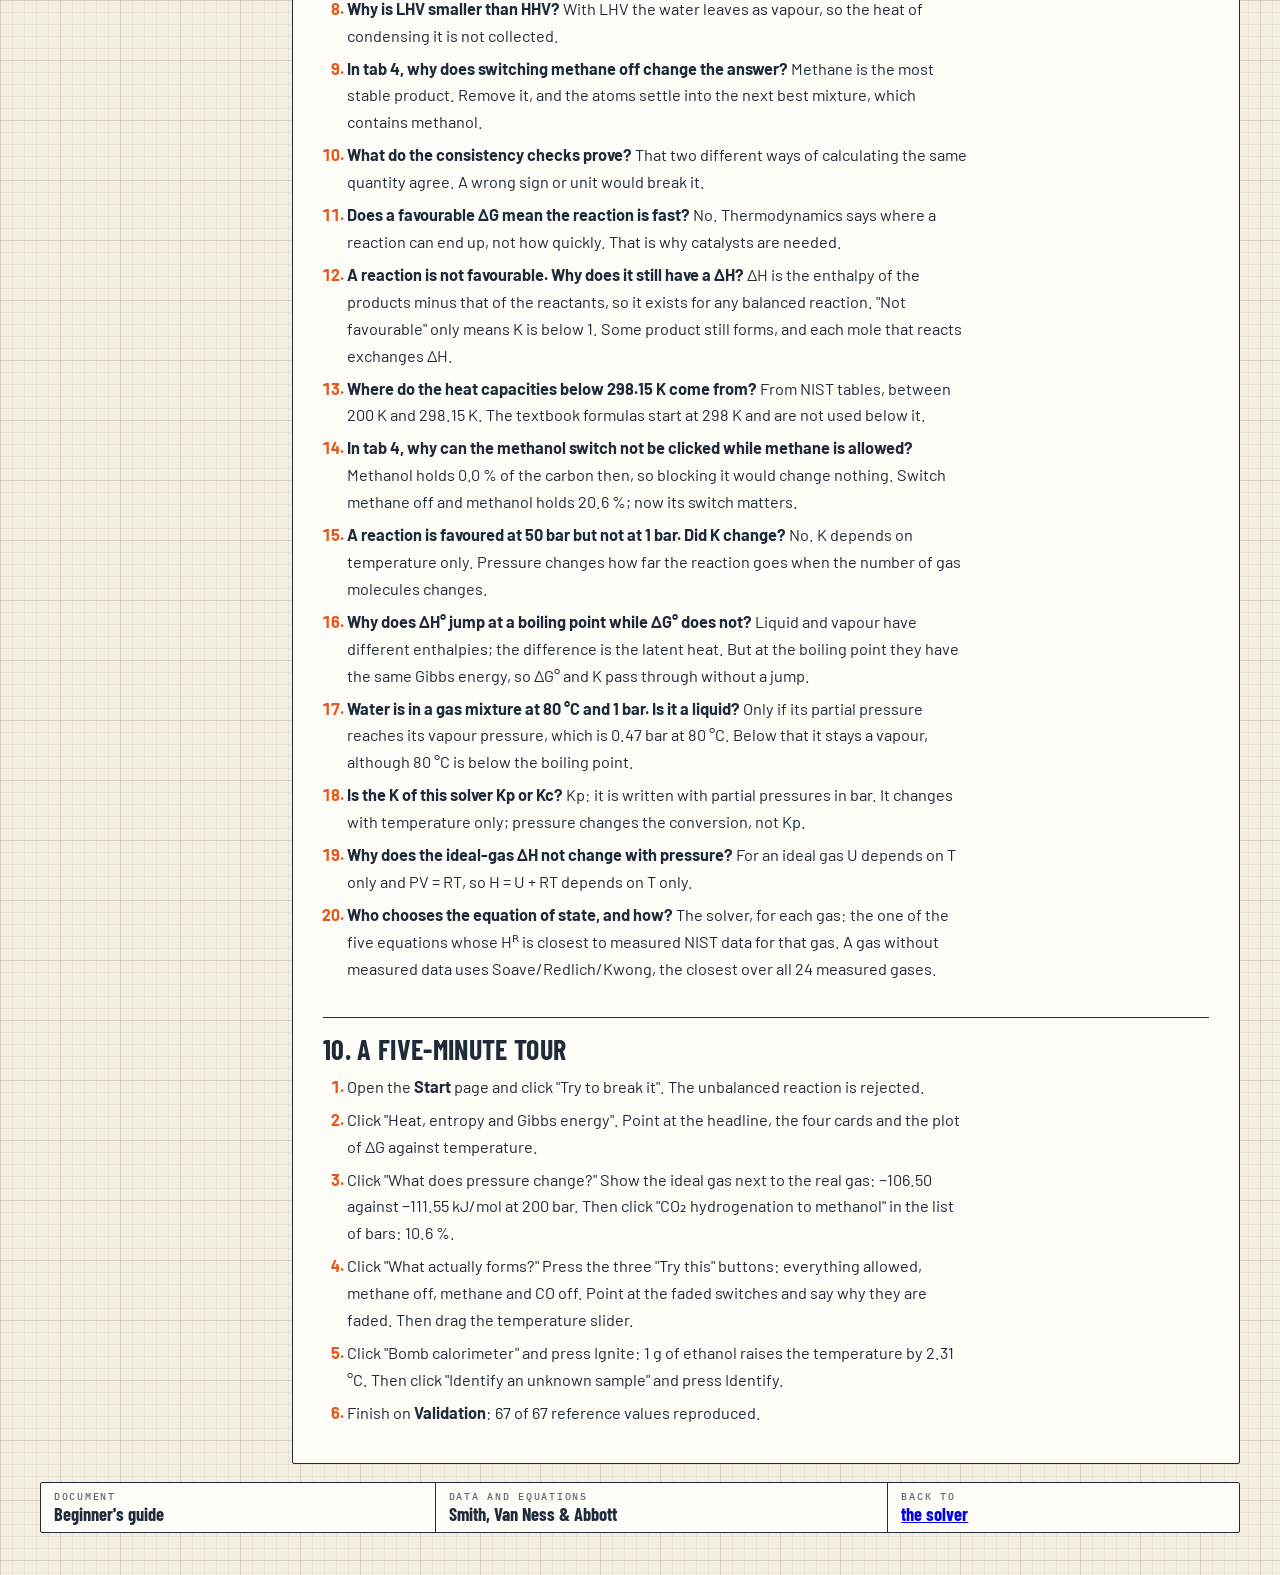
==== commit 31f0f123: "Tabs 1, 2, 4, 5: shorter texts; steps, table and notes off the page (v1.8.11) Display only, the solv" ====
--- a/guide.html
+++ b/guide.html
@@ -12,7 +12,7 @@
   <link rel="preconnect" href="https://fonts.googleapis.com">
   <link rel="preconnect" href="https://fonts.gstatic.com" crossorigin>
   <link rel="stylesheet" href="https://fonts.googleapis.com/css2?family=Barlow:wght@400;500;600;700&amp;family=Barlow+Condensed:wght@600;700;800&amp;family=IBM+Plex+Mono:wght@400;500;600&amp;display=swap">
-  <link rel="stylesheet" href="web/styles.css?v=1.8.10">
+  <link rel="stylesheet" href="web/styles.css?v=1.8.11">
 </head>
 <body>
 <header class="top">
@@ -125,7 +125,7 @@
 <h3>Tab 2: Pressure and real gas</h3>
 <p><strong>It answers:</strong> how different is a real gas from an ideal gas, and what does that do to the heat of reaction?</p>
 <p><strong>You read:</strong></p>
-<ul><li>The headline: the ideal-gas ΔH, the real-gas ΔH and the difference between them.</li><li>The three steps. They reach the real-gas ΔH by a detour, in the same way as Hess's law. Step 1: take the reactants from real gas to ideal gas, which removes their Hᴿ. Step 2: let them react as ideal gases, which is ΔH° from tab 1. Step 3: take the ideal-gas products to real gas, which adds their Hᴿ. H depends only on where you start and where you end, so the detour gives the same answer as the direct route. Each Hᴿ is in the table at the bottom of the tab. Example, ammonia at 723 K and 200 bar (N₂ + 3 H₂ → 2 NH₃): step 1 = −(1 × 177 + 3 × 325) J = −1.15 kJ; step 2 = −106.50 kJ; step 3 = 2 × (−1949) J = −3.90 kJ. Total: −111.55 kJ/mol.</li><li>The first graph: the ideal gas is the flat zero line, and the orange curve is the residual part, how much the real gas differs from it. It grows with pressure.</li><li>The list of bars at the top: six industrial reactions, sorted by how much pressure matters. Click one to load it.</li></ul>
+<ul><li>The headline: the ideal-gas ΔH, the real-gas ΔH and the difference between them.</li><li>The first graph: the ideal gas is the flat zero line, and the orange curve is the residual part, how much the real gas differs from it. It grows with pressure.</li><li>The list of bars at the top: six industrial reactions, sorted by how much pressure matters. Click one to load it.</li></ul>
 <p>Example: ammonia synthesis at 723 K. The ideal ΔH is −106.50 kJ/mol at any pressure. At 200 bar the residual part adds −5.05 kJ/mol, so the real gas releases 4.7 % more heat.</p>
 <p><strong>Why does the ideal-gas ΔH not depend on pressure?</strong> An ideal gas has no forces between its molecules, so its internal energy U depends on temperature only. Also PV = RT for one mole. So H = U + PV = U + RT depends on temperature only, and so does the ΔH of a reaction between ideal gases. A real gas is different: its molecules attract and repel each other, so its H changes with pressure. That change is the residual enthalpy Hᴿ.</p>
 <p><strong>How is the residual part calculated?</strong> In four steps, for each gas:</p>
@@ -133,7 +133,7 @@
 <p>Example, methanol at 523 K and 50 bar, which uses Soave/Redlich/Kwong: Tr = 1.02, Pr = 0.62, Z = 0.774, Hᴿ/RT = −0.948, so Hᴿ = −0.948 × 8.314 × 523.15 = −4.12 kJ/mol.</p>
 <p><strong>Why does Hᴿ get more negative close to the critical point?</strong> Near the critical point (Tr close to 1) a gas is almost a liquid: the molecules are close together and slow enough for their attraction to hold them. That attraction lowers the enthalpy, and Hᴿ measures exactly how much. Methanol at 523 K has Tr = 1.02, so it is just above its critical temperature, and it is also polar, so it attracts strongly: Hᴿ = −4.12 kJ/mol and Z = 0.774. Hydrogen at the same conditions has Tr = 15.8, so it is far from its critical point: Hᴿ = +0.07 kJ/mol and Z = 1.02, almost ideal.</p>
 <p><strong>Which equation of state does the solver use?</strong> You do not choose it: the solver does, for each gas, because a wrong choice would give a wrong answer without any warning. It has compared the five equations of the course (the virial equation, van der Waals, Redlich/Kwong, Soave/Redlich/Kwong and Peng/Robinson) with measured data. For 24 gases of the database, NIST gives the measured enthalpy at 300 to 1000 K and up to 300 bar, and the measured Hᴿ is H(T, P) − H(T, 0.01 bar), because at 0.01 bar a gas is practically ideal. At each of these 380 points the solver works out Hᴿ with all five equations, and each gas gets the equation with the smallest average difference.</p>
-<p>The result: Soave/Redlich/Kwong is closest for 14 gases, Peng/Robinson for 6 and Redlich/Kwong for 4 (methane, CO, hydrogen and oxygen, all small, light molecules). The virial equation and van der Waals are never the closest. A gas that NIST does not cover, such as ethanol, uses Soave/Redlich/Kwong, which is the closest on average over all 380 points (0.137 kJ/mol, against 0.160 for Peng/Robinson). The table at the bottom of tab 2 shows the equation of each gas, and the Validation tab shows the whole comparison.</p>
+<p>The result: Soave/Redlich/Kwong is closest for 14 gases, Peng/Robinson for 6 and Redlich/Kwong for 4 (methane, CO, hydrogen and oxygen, all small, light molecules). The virial equation and van der Waals are never the closest. A gas that NIST does not cover, such as ethanol, uses Soave/Redlich/Kwong, which is the closest on average over all 380 points (0.137 kJ/mol, against 0.160 for Peng/Robinson). The Validation tab shows the whole comparison.</p>
 <p>One reaction can therefore use different equations for different gases. That is fine, because each gas is treated on its own as the pure species at T and P. Each gas keeps its one equation at every temperature and pressure, so its Hᴿ changes smoothly along the graphs.</p>
 <p><strong>Is the chosen equation exact?</strong> No. It is only the closest of the five. For ammonia, Soave/Redlich/Kwong is still 0.18 kJ/mol off on average. For a gas that NIST does not cover, the choice is the best guess from the other gases, not a measured check.</p>
 <p>When does it matter?</p>
@@ -150,7 +150,7 @@
 <p><strong>It answers:</strong> if I put these gases in a reactor and wait, what comes out?</p>
 <p>Tab 1 looks at one reaction at a time. In a real reactor several reactions compete for the same atoms. Here you only say which substances are allowed to exist. The solver then finds the mixture with the lowest total Gibbs energy, like a ball rolling to the lowest point of a valley. The only rule is that atoms are not created or destroyed.</p>
 <p><strong>You do:</strong> drag the temperature, pressure and feed-ratio sliders. Click a product to switch it off. Or press the numbered "Try this" buttons, which do the switching for you.</p>
-<p><strong>Real gases.</strong> The gases of tab 4 are real gases, each with the equation of state chosen for it (see tab 2). If a gas would be a liquid on its own at that temperature and pressure (water at 523 K above about 90 bar), its equation has no gas state there. In the mixture it is diluted and stays a vapour, so for that point the solver describes it with the virial equation, which has a gas state at any pressure, and says so in a note.</p>
+<p><strong>Real gases.</strong> The gases of tab 4 are real gases, each with the equation of state chosen for it (see tab 2).</p>
 <p><strong>What a switch means:</strong> off means the catalyst cannot make that product. So a switch imitates a selective catalyst.</p>
 <p><strong>Why some switches are faded:</strong> a switch can only change the result if its product holds a real share of the atoms. If a product holds nothing, there is nothing to take away. The solver checks this for every switch, each time you move something:</p>
 <ul><li>A normal switch shows the share its product holds, for example "74.9 % of C". You can click it.</li><li>A <strong>faded</strong> switch says "no effect now". Blocking it would change nothing, so it cannot be clicked. It wakes up when it starts to matter.</li><li>A <strong>dashed</strong> switch is either fed to the reactor, or "needed": without it nothing could react at all, because the atoms would have nowhere to go.</li></ul>
@@ -191,7 +191,7 @@
 <p>Try to answer before you read the answer.</p>
 <ol><li><strong>A reaction has ΔH = −50 kJ/mol. Does it give out or take in heat?</strong> It gives out heat. It is exothermic.</li><li><strong>A reaction turns 4 gas molecules into 2. Is ΔS positive or negative?</strong> Negative. There is less gas, so less disorder.</li><li><strong>Can an exothermic reaction be unfavourable?</strong> Yes. If ΔS is negative, the −T·ΔS term is positive and grows with temperature. Methanol from CO₂ at 523 K is an example.</li><li><strong>K = 0.00002. Mostly products or mostly reactants?</strong> Mostly reactants.</li><li><strong>Why does pressure help ammonia synthesis?</strong> The reaction reduces the number of gas molecules from 4 to 2. Higher pressure favours the side with fewer molecules.</li><li><strong>Does "standard state" mean 298.15 K?</strong> No. It fixes the pressure at 1 bar. The temperature is whatever you choose. 298.15 K is only the temperature at which the tables list the heats of formation; other temperatures are reached with Cp.</li><li><strong>Why does a bomb calorimeter measure ΔU and not ΔH?</strong> Its volume is fixed, so no work is done. Heat at constant volume equals ΔU.</li><li><strong>Why is LHV smaller than HHV?</strong> With LHV the water leaves as vapour, so the heat of condensing it is not collected.</li><li><strong>In tab 4, why does switching methane off change the answer?</strong> Methane is the most stable product. Remove it, and the atoms settle into the next best mixture, which contains methanol.</li><li><strong>What do the consistency checks prove?</strong> That two different ways of calculating the same quantity agree. A wrong sign or unit would break it.</li><li><strong>Does a favourable ΔG mean the reaction is fast?</strong> No. Thermodynamics says where a reaction can end up, not how quickly. That is why catalysts are needed.</li><li><strong>A reaction is not favourable. Why does it still have a ΔH?</strong> ΔH is the enthalpy of the products minus that of the reactants, so it exists for any balanced reaction. "Not favourable" only means K is below 1. Some product still forms, and each mole that reacts exchanges ΔH.</li><li><strong>Where do the heat capacities below 298.15 K come from?</strong> From NIST tables, between 200 K and 298.15 K. The textbook formulas start at 298 K and are not used below it.</li><li><strong>In tab 4, why can the methanol switch not be clicked while methane is allowed?</strong> Methanol holds 0.0 % of the carbon then, so blocking it would change nothing. Switch methane off and methanol holds 20.6 %; now its switch matters.</li><li><strong>A reaction is favoured at 50 bar but not at 1 bar. Did K change?</strong> No. K depends on temperature only. Pressure changes how far the reaction goes when the number of gas molecules changes.</li><li><strong>Why does ΔH° jump at a boiling point while ΔG° does not?</strong> Liquid and vapour have different enthalpies; the difference is the latent heat. But at the boiling point they have the same Gibbs energy, so ΔG° and K pass through without a jump.</li><li><strong>Water is in a gas mixture at 80 °C and 1 bar. Is it a liquid?</strong> Only if its partial pressure reaches its vapour pressure, which is 0.47 bar at 80 °C. Below that it stays a vapour, although 80 °C is below the boiling point.</li><li><strong>Is the K of this solver Kp or Kc?</strong> Kp: it is written with partial pressures in bar. It changes with temperature only; pressure changes the conversion, not Kp.</li><li><strong>Why does the ideal-gas ΔH not change with pressure?</strong> For an ideal gas U depends on T only and PV = RT, so H = U + RT depends on T only.</li><li><strong>Who chooses the equation of state, and how?</strong> The solver, for each gas: the one of the five equations whose Hᴿ is closest to measured NIST data for that gas. A gas without measured data uses Soave/Redlich/Kwong, the closest over all 24 measured gases.</li></ol>
 <h2 id="10-a-five-minute-tour">10. A five-minute tour</h2>
-<ol><li>Open the <strong>Start</strong> page and click "Try to break it". The unbalanced reaction is rejected.</li><li>Click "Heat, entropy and Gibbs energy". Point at the headline, the four cards and the plot of ΔG against temperature.</li><li>Click "What does pressure change?" Show the ideal gas next to the real gas: −106.50 against −111.55 kJ/mol at 200 bar, and the equation each gas uses in the table at the bottom. Then click "CO₂ hydrogenation to methanol" in the list of bars: 10.6 %.</li><li>Click "What actually forms?" Press the three "Try this" buttons: everything allowed, methane off, methane and CO off. Point at the faded switches and say why they are faded. Then drag the temperature slider.</li><li>Click "Bomb calorimeter" and press Ignite: 1 g of ethanol raises the temperature by 2.31 °C. Then click "Identify an unknown sample" and press Identify.</li><li>Finish on <strong>Validation</strong>: 67 of 67 reference values reproduced.</li></ol>
+<ol><li>Open the <strong>Start</strong> page and click "Try to break it". The unbalanced reaction is rejected.</li><li>Click "Heat, entropy and Gibbs energy". Point at the headline, the four cards and the plot of ΔG against temperature.</li><li>Click "What does pressure change?" Show the ideal gas next to the real gas: −106.50 against −111.55 kJ/mol at 200 bar. Then click "CO₂ hydrogenation to methanol" in the list of bars: 10.6 %.</li><li>Click "What actually forms?" Press the three "Try this" buttons: everything allowed, methane off, methane and CO off. Point at the faded switches and say why they are faded. Then drag the temperature slider.</li><li>Click "Bomb calorimeter" and press Ignite: 1 g of ethanol raises the temperature by 2.31 °C. Then click "Identify an unknown sample" and press Identify.</li><li>Finish on <strong>Validation</strong>: 67 of 67 reference values reproduced.</li></ol>
   </article>
 </main>
 
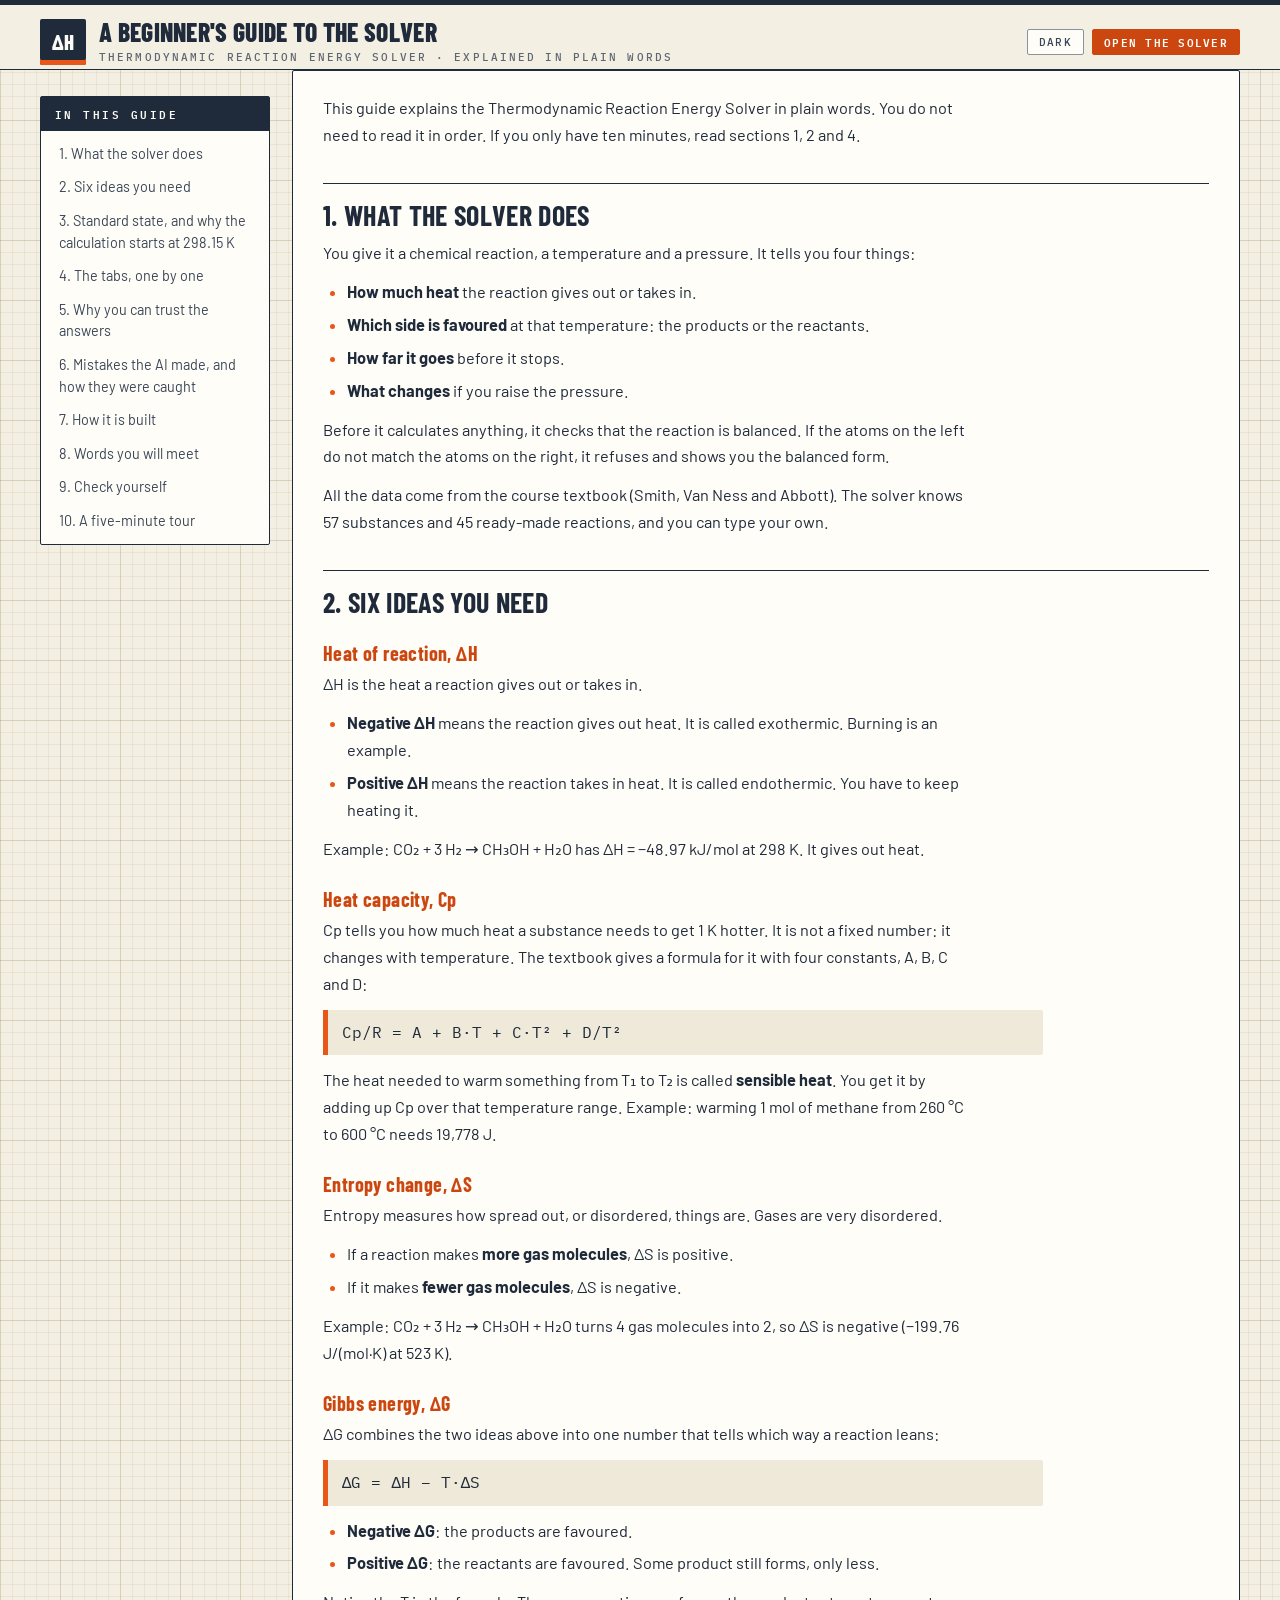
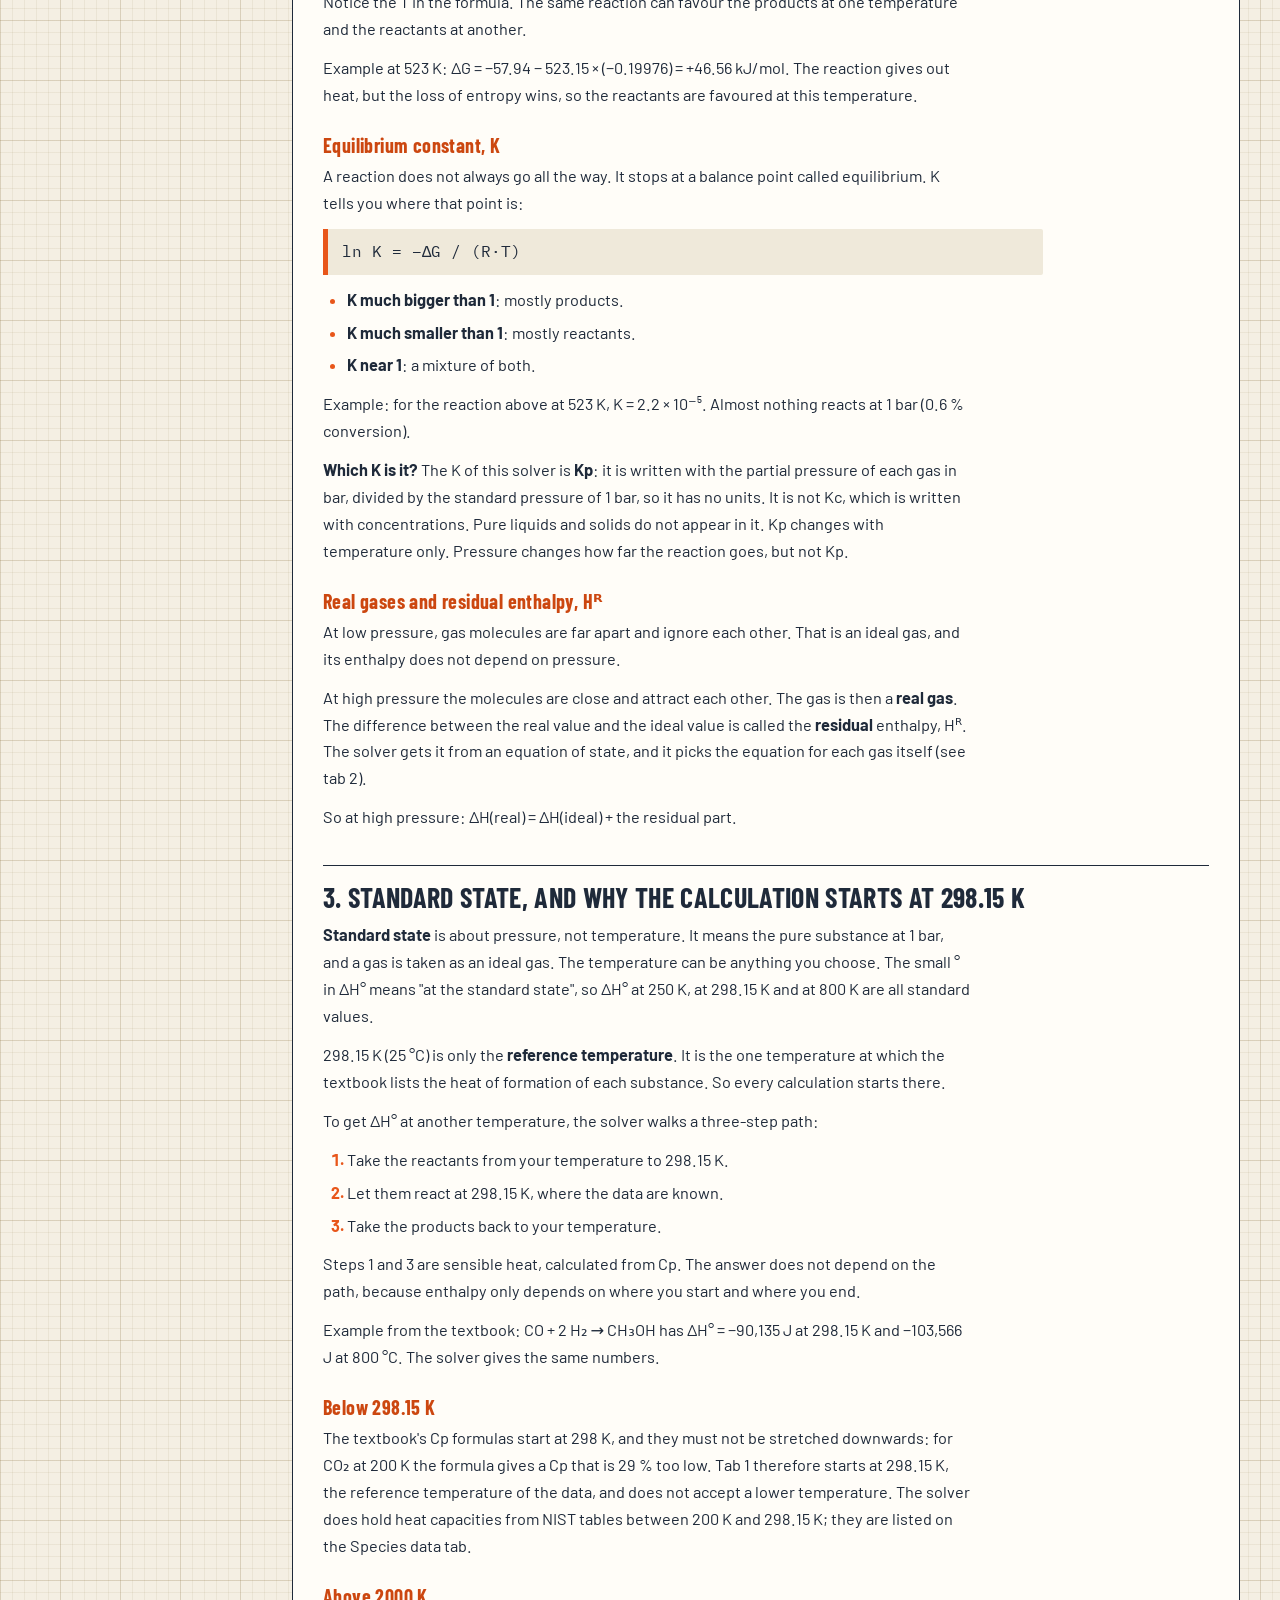
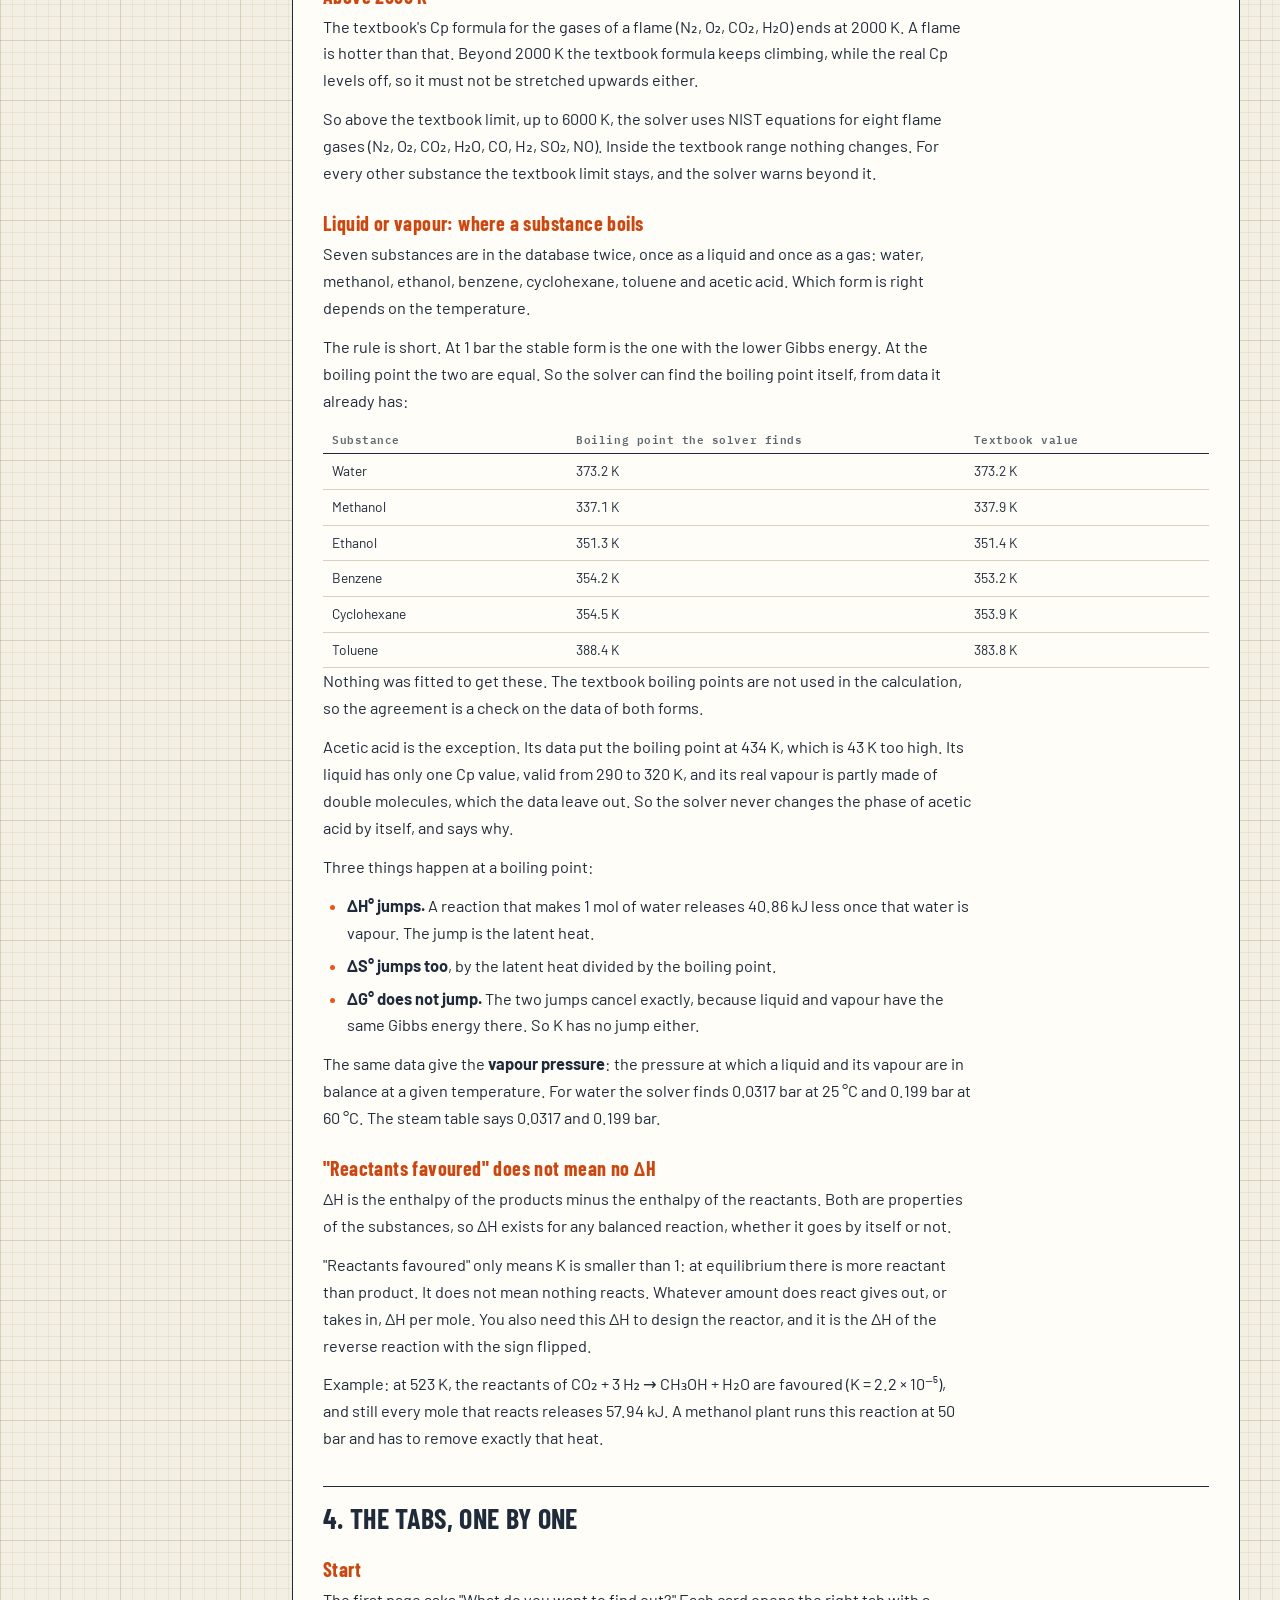
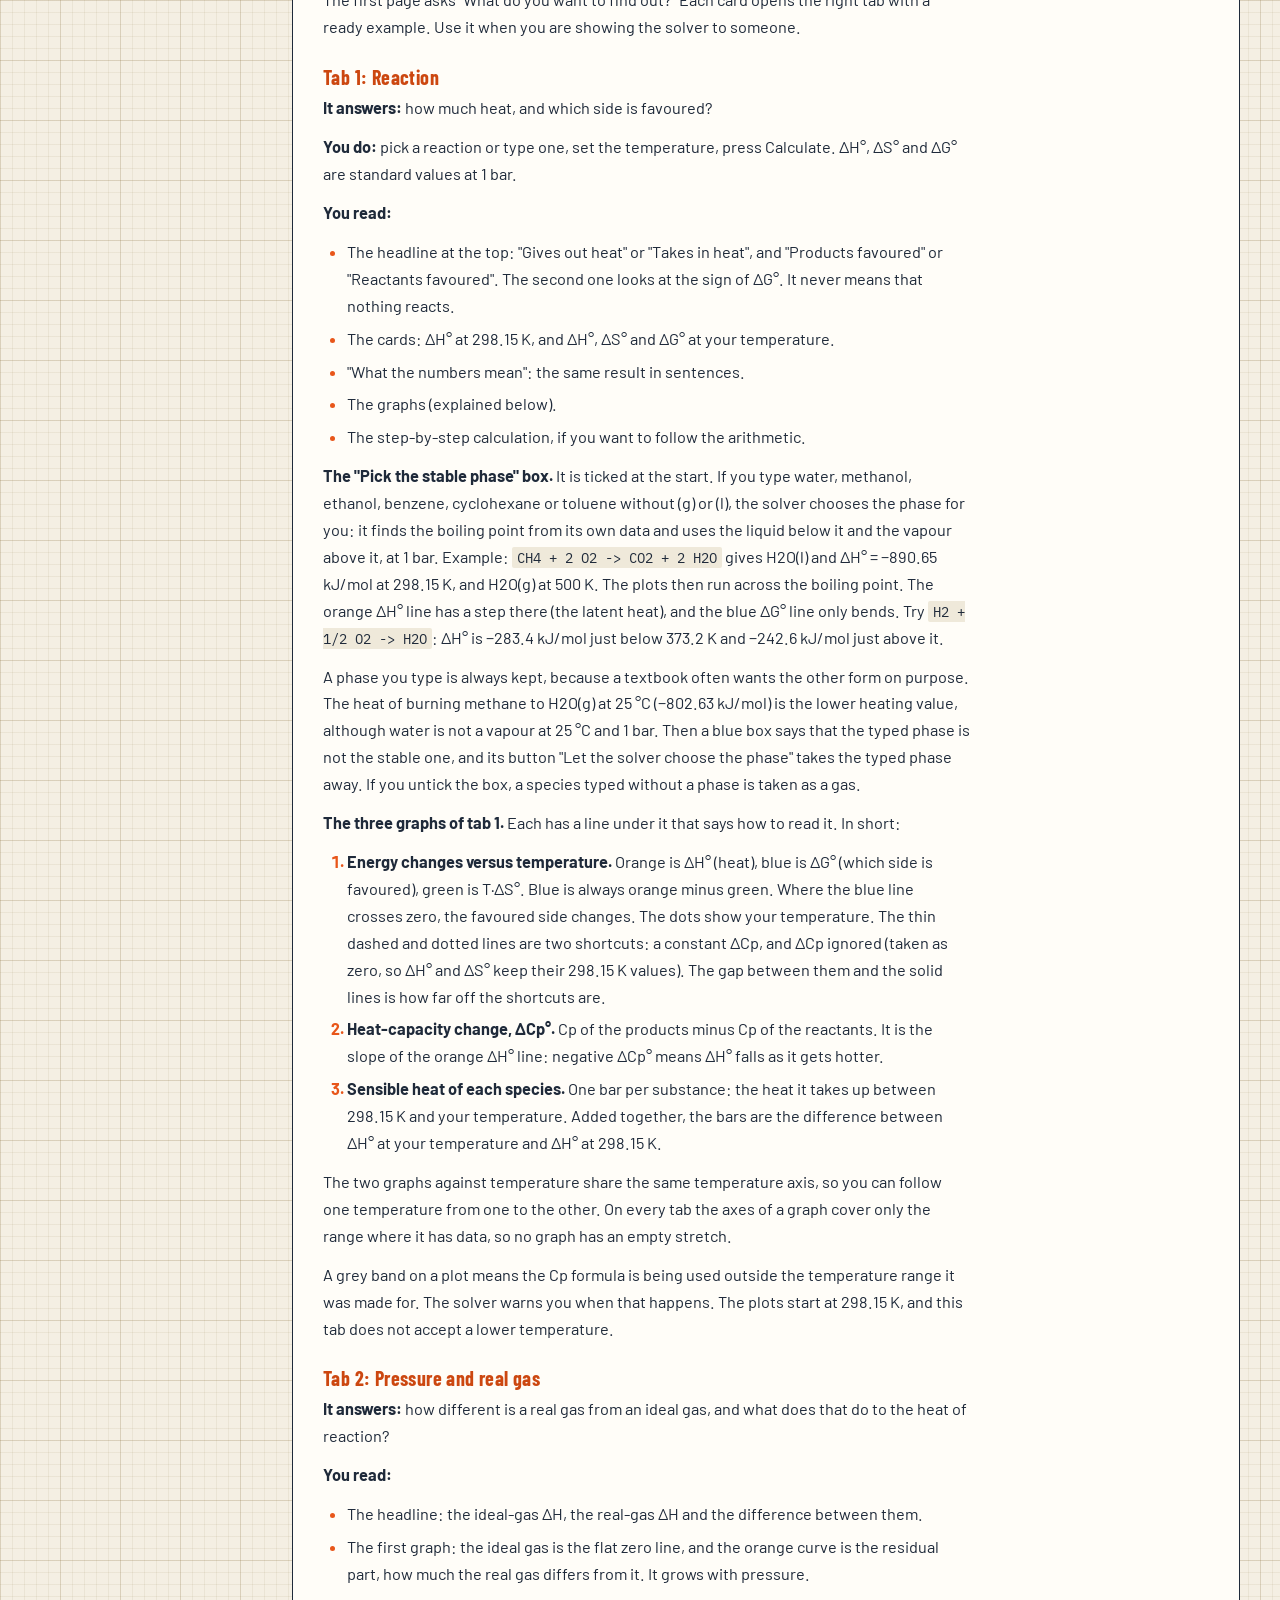
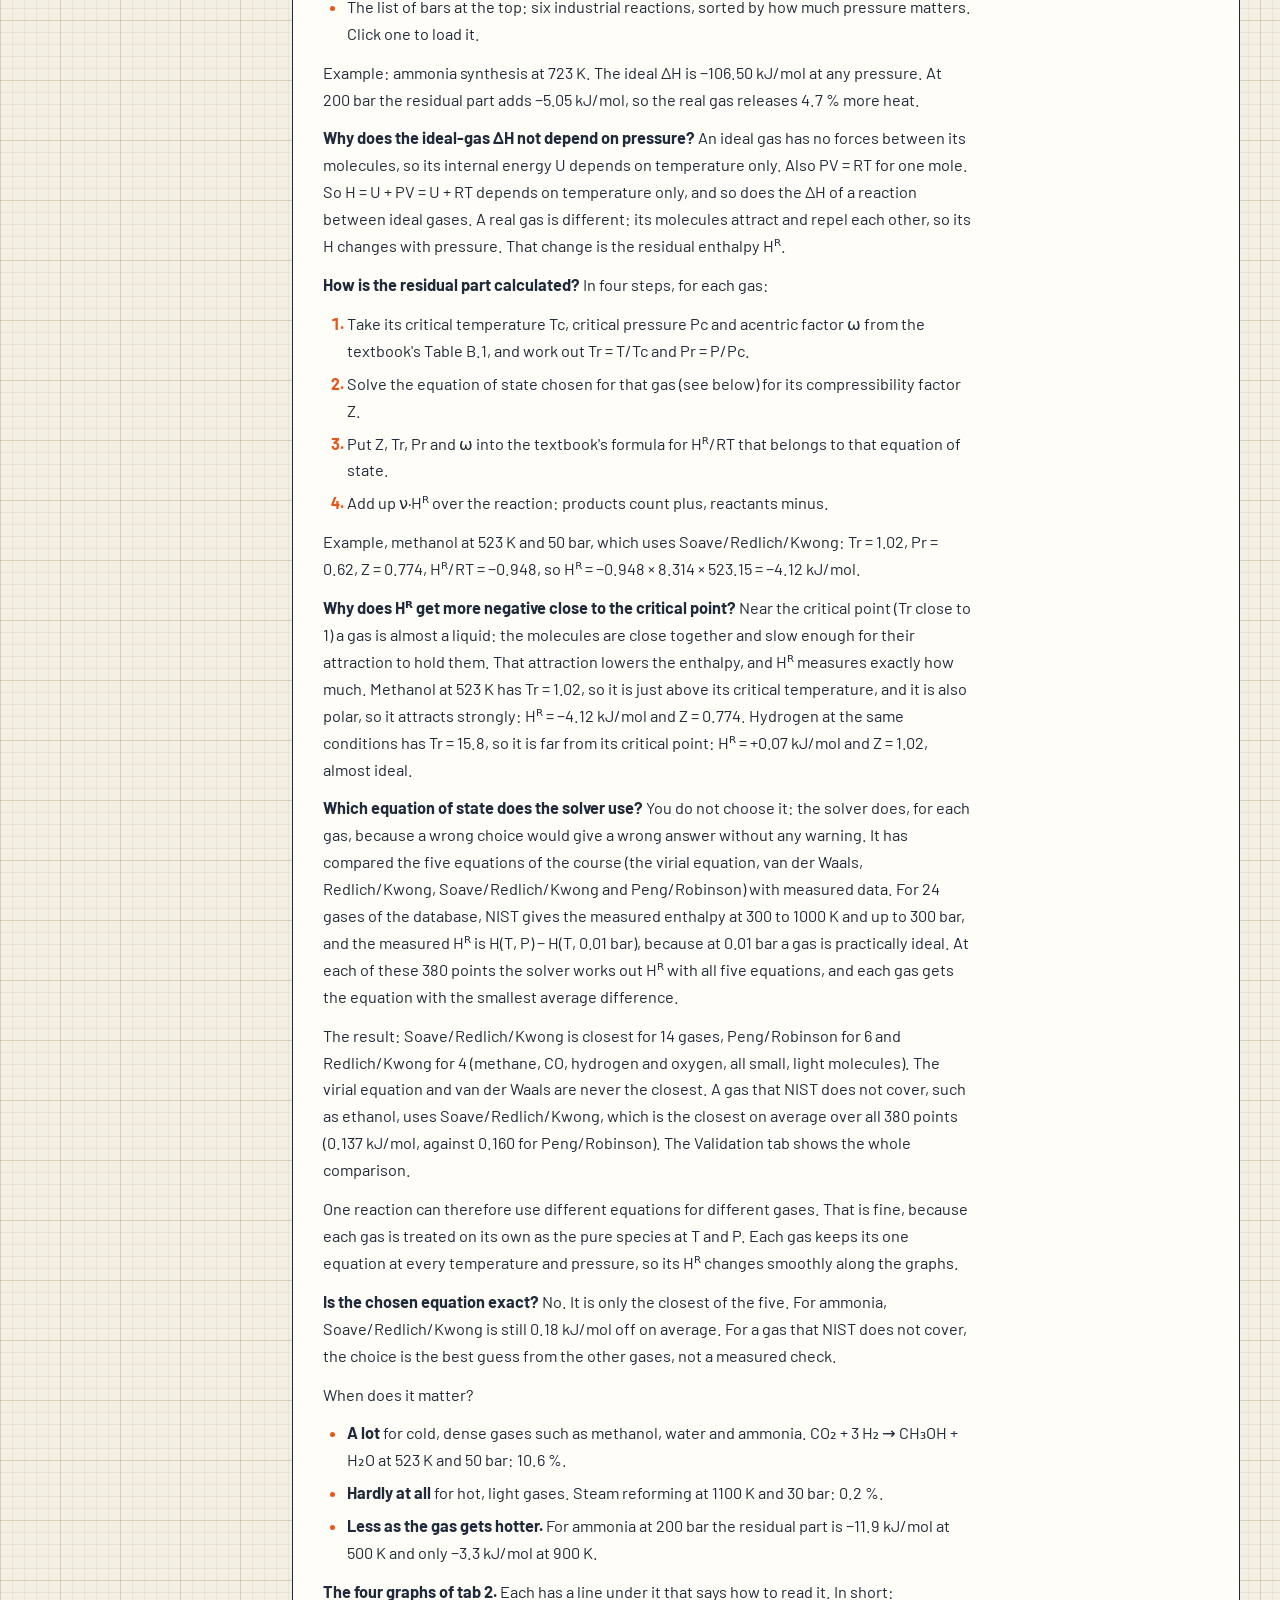
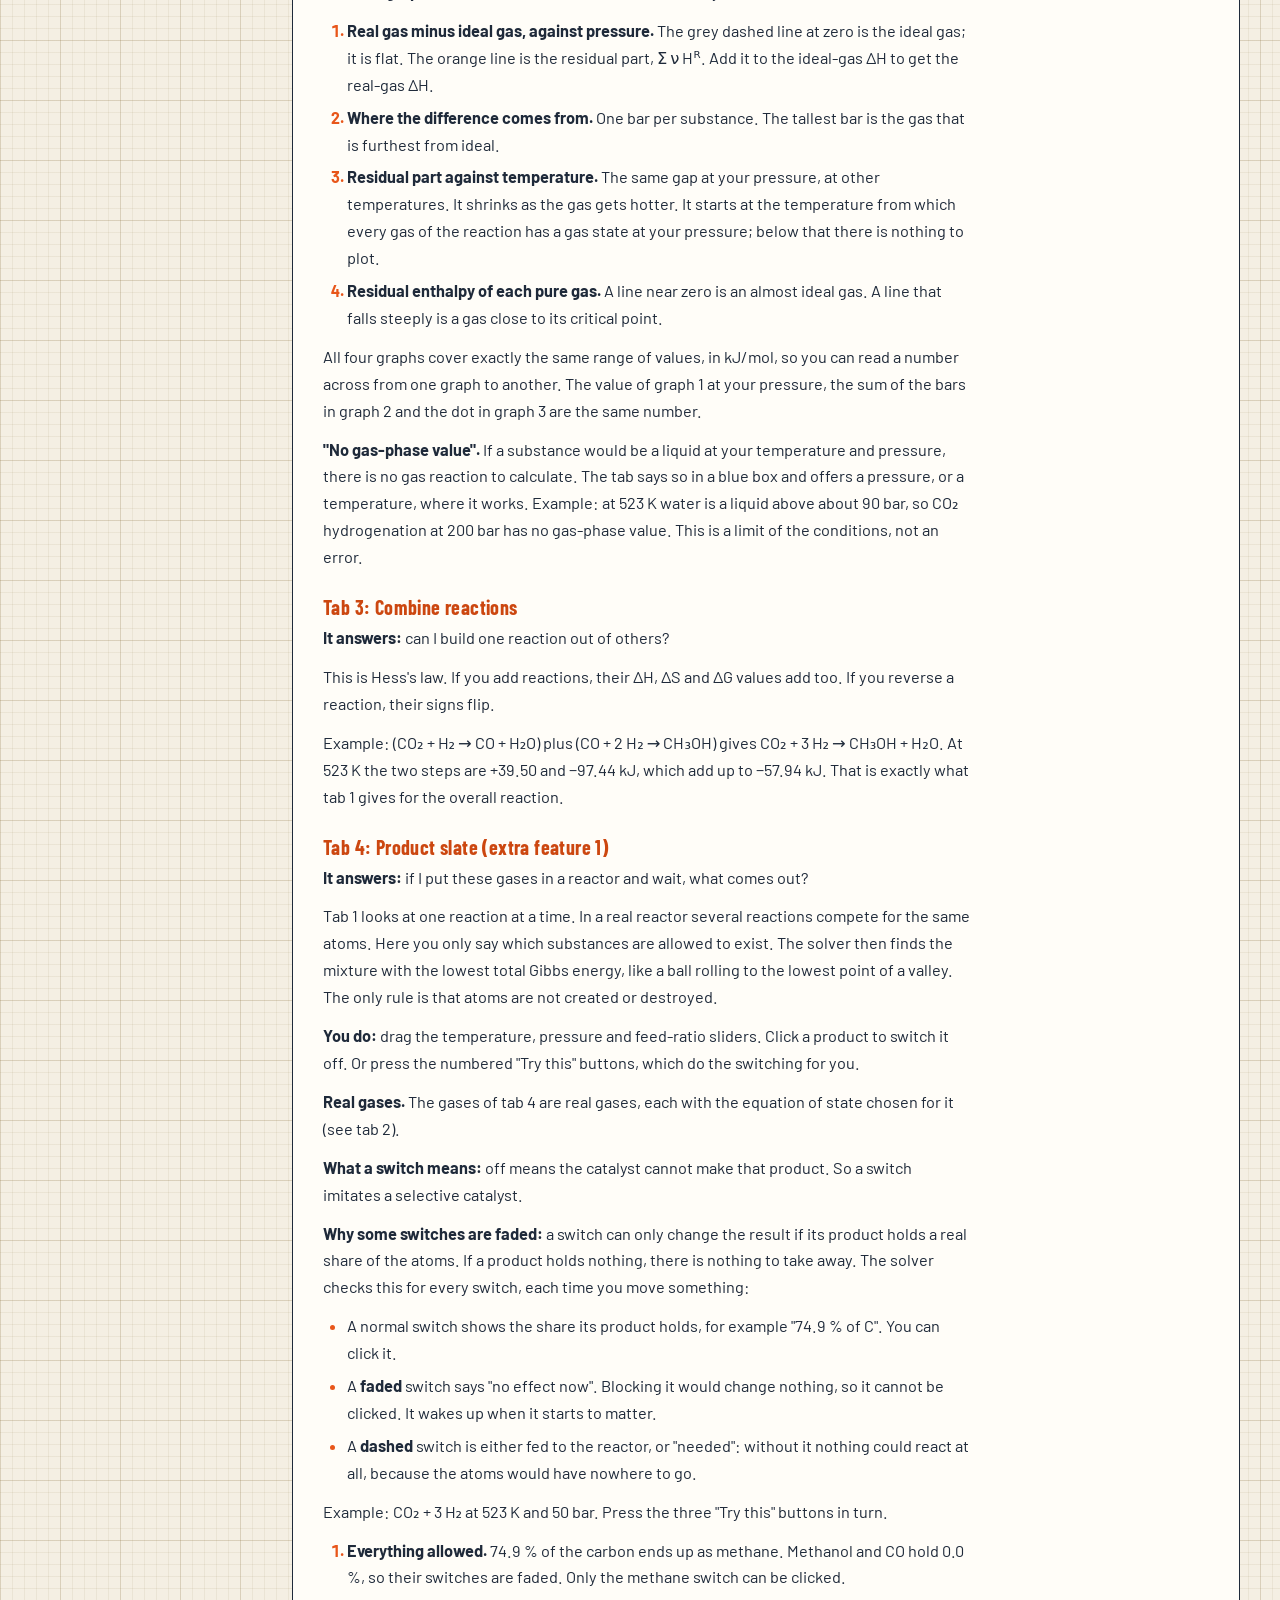
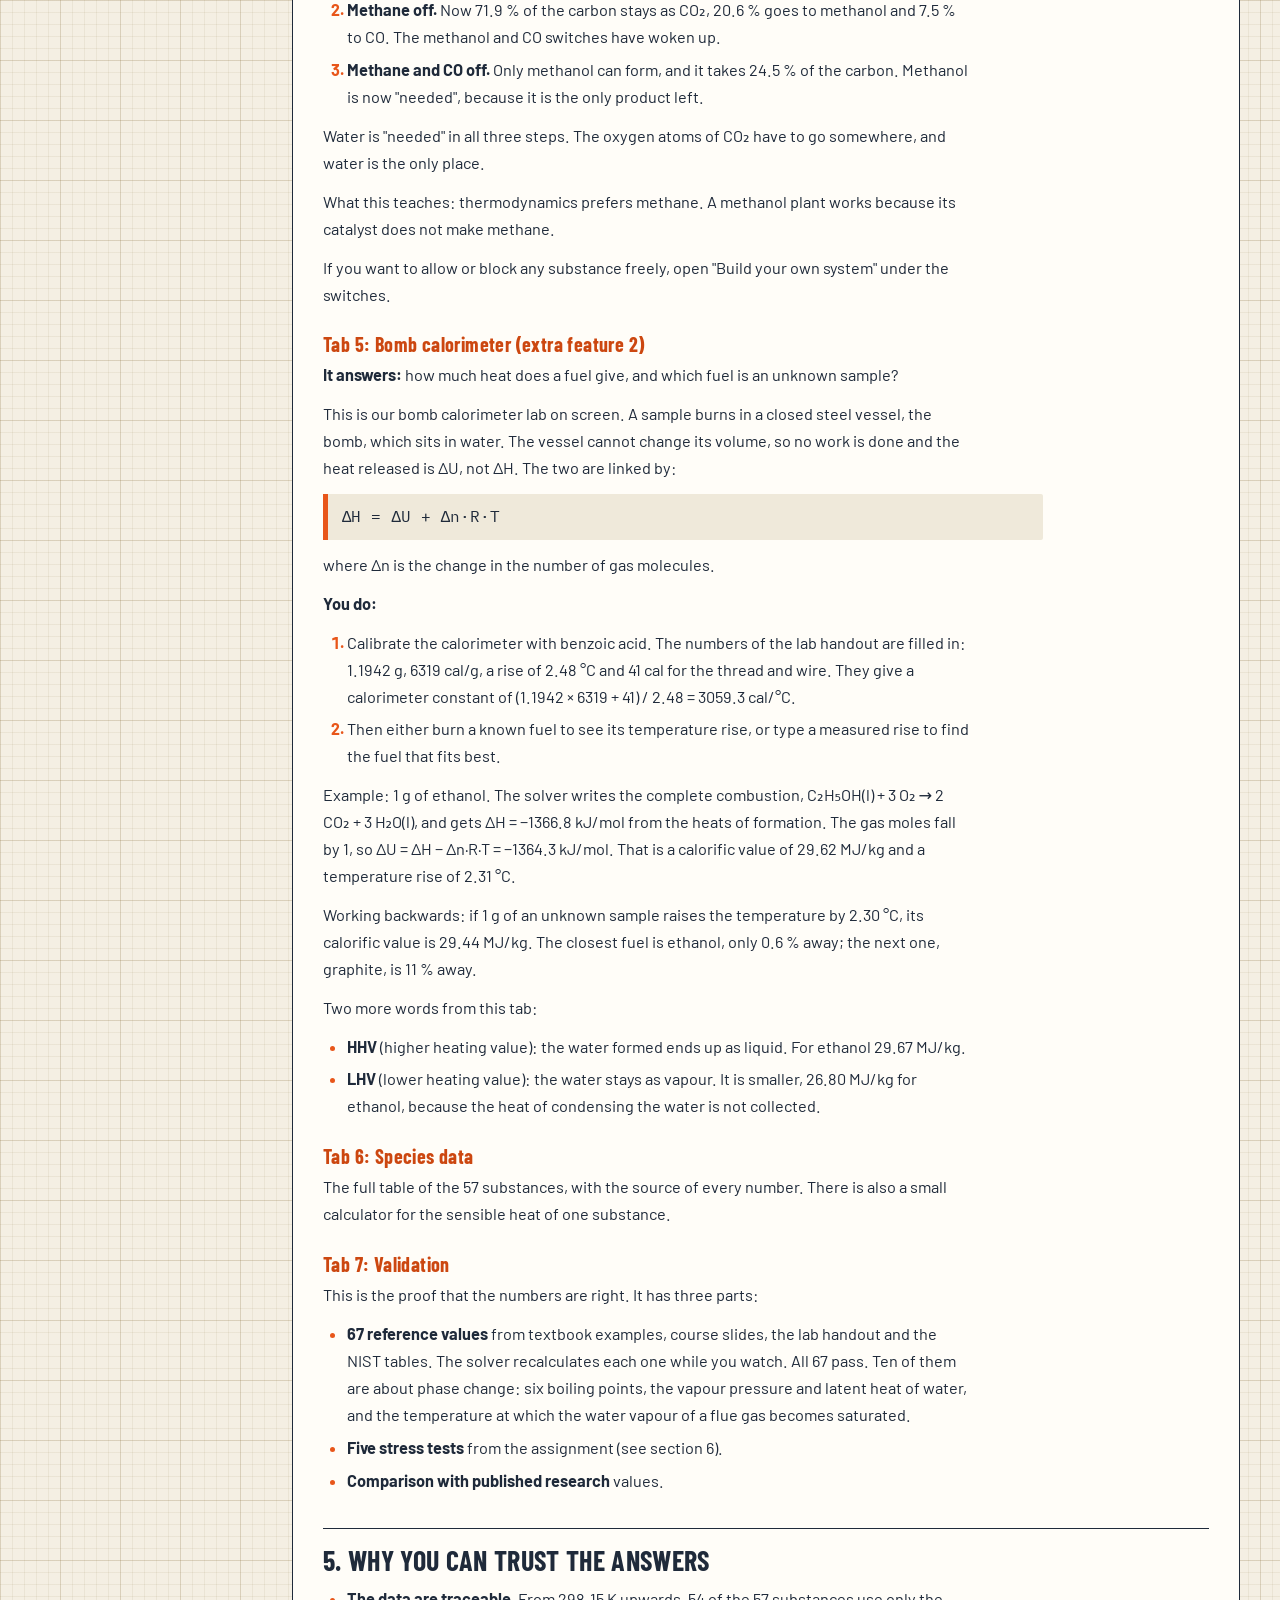
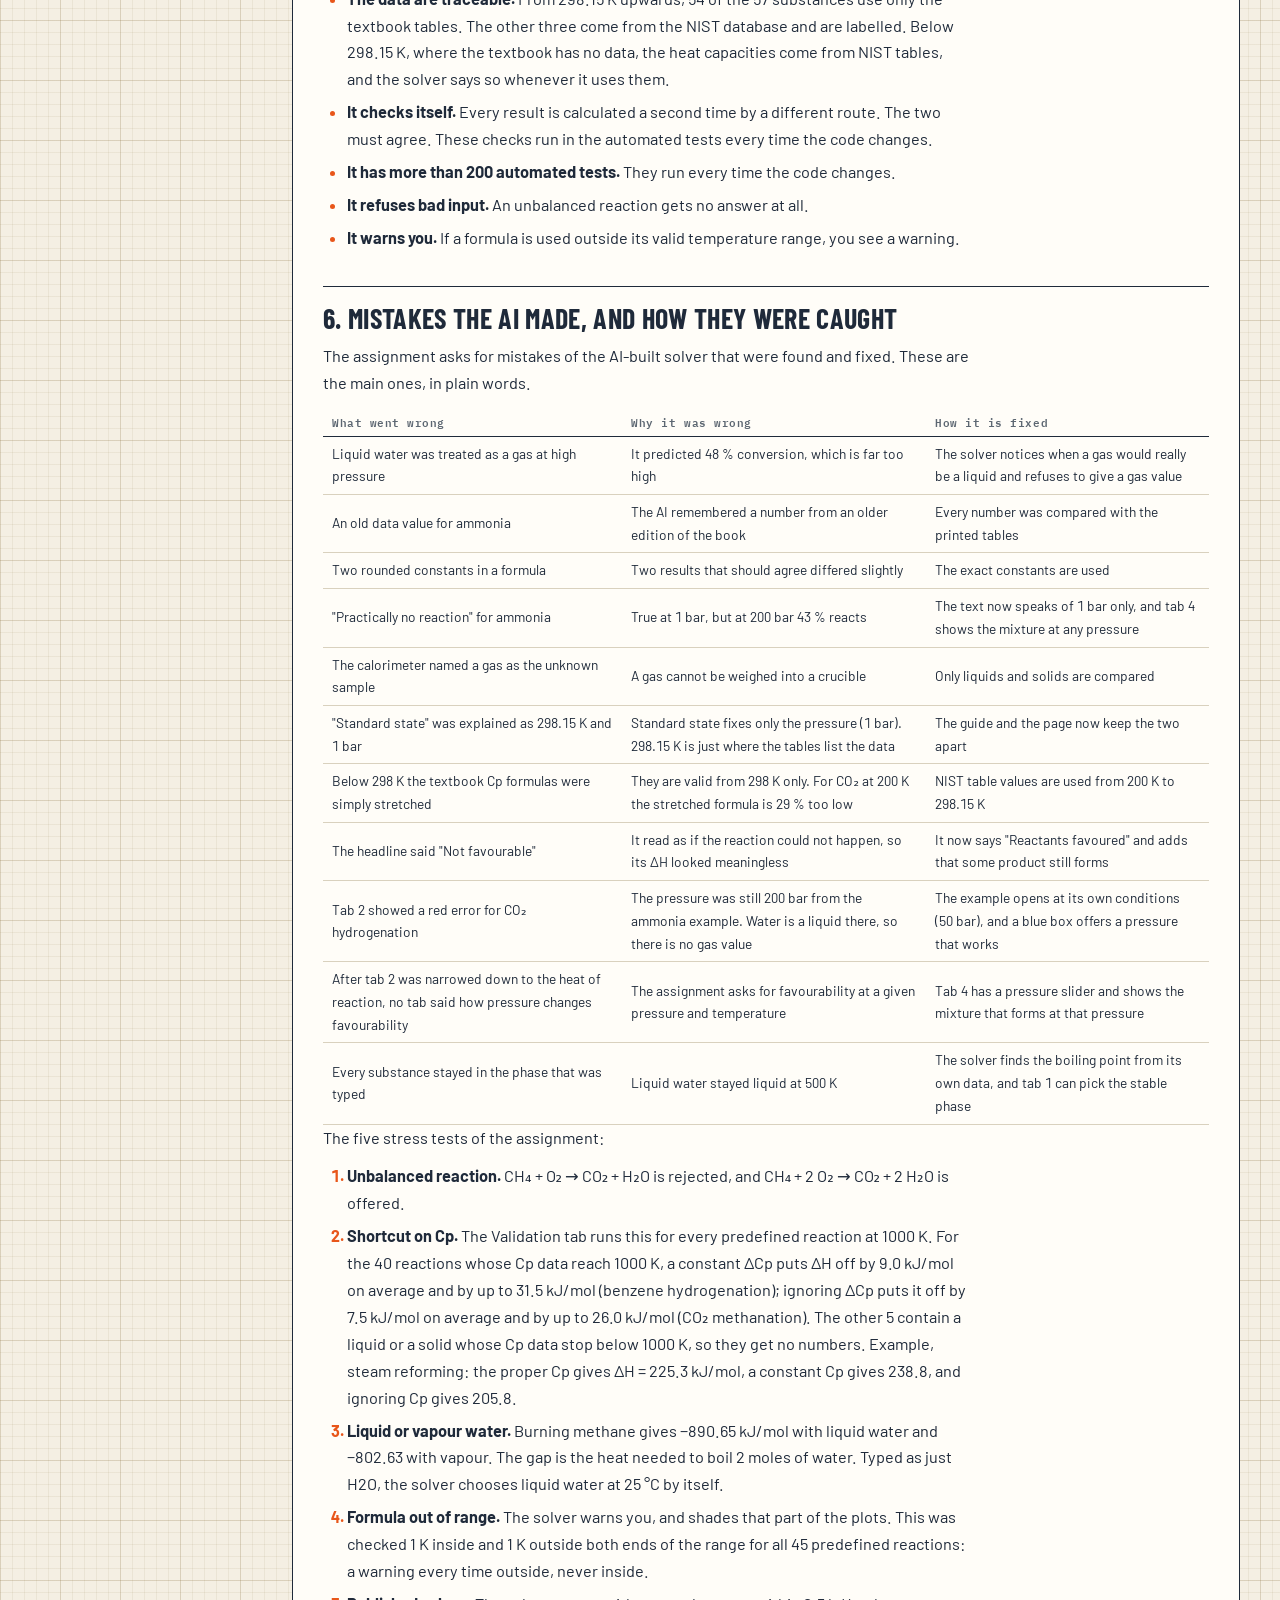
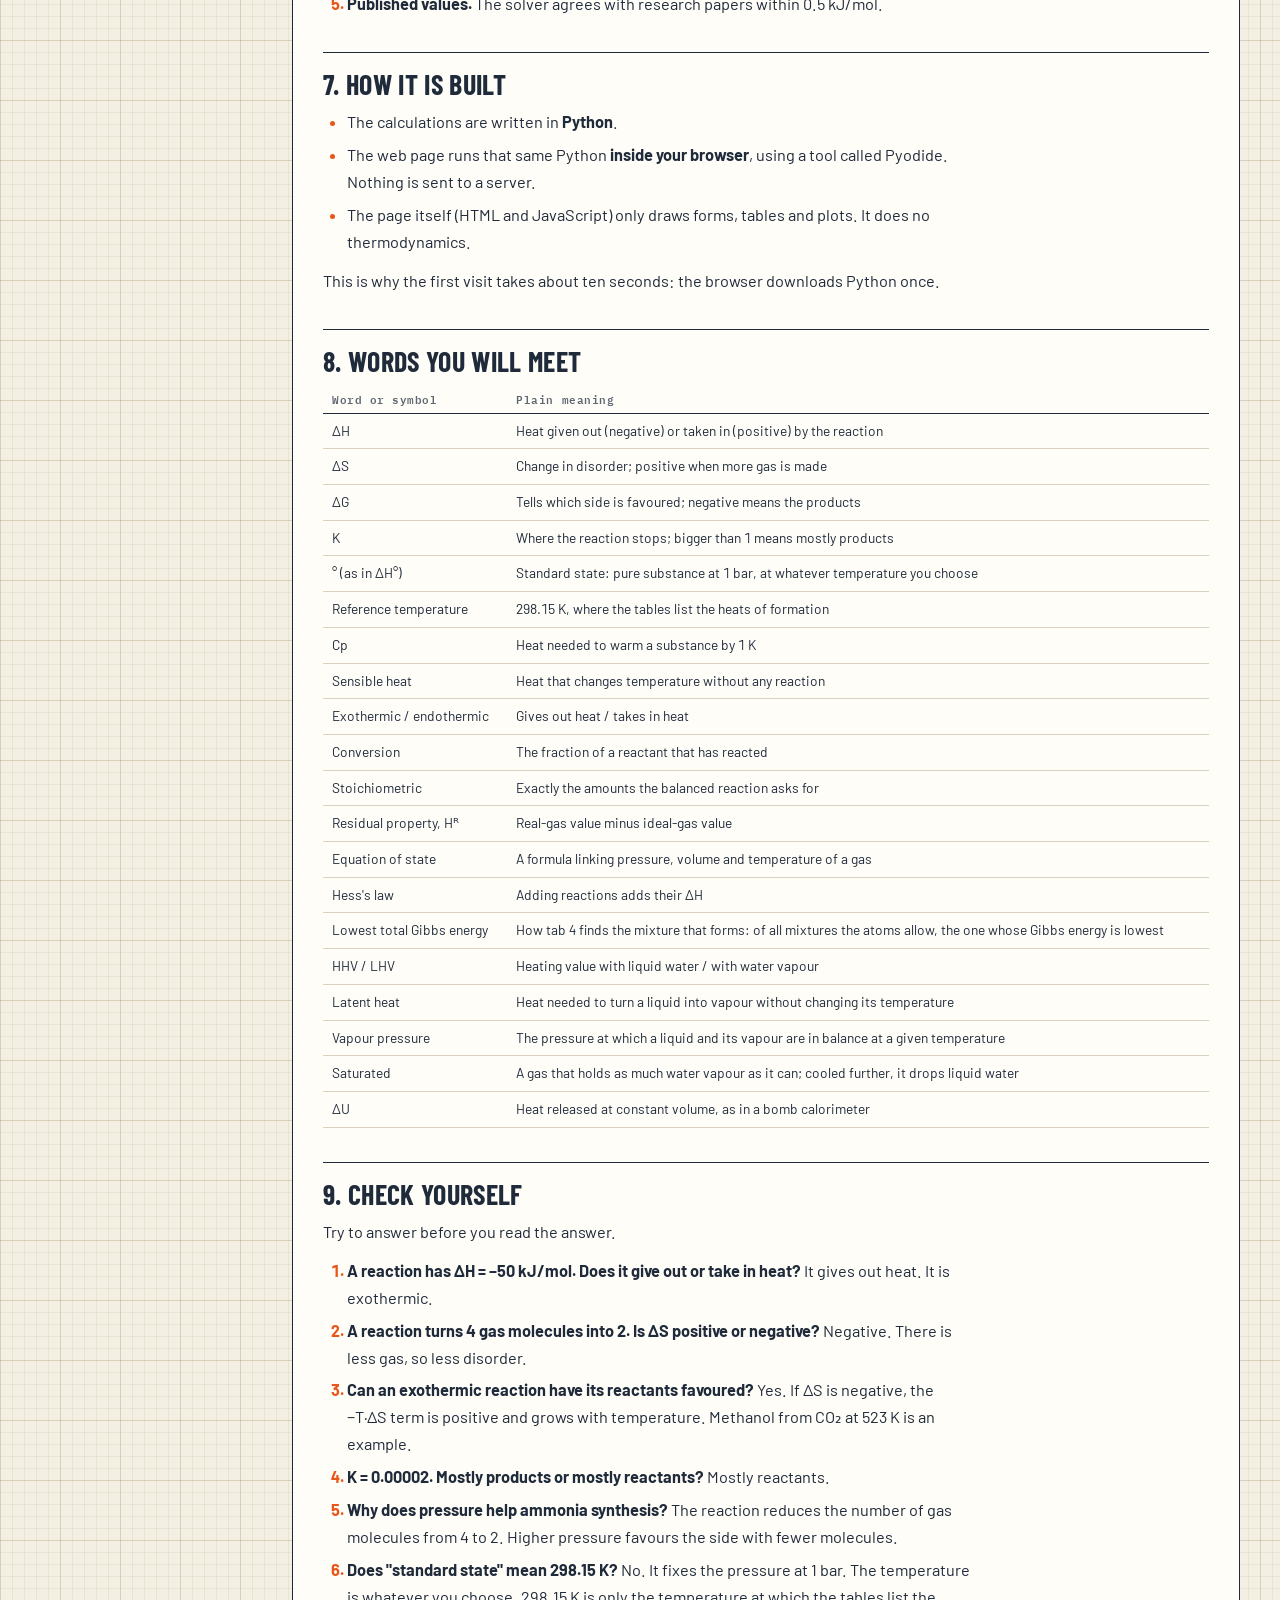
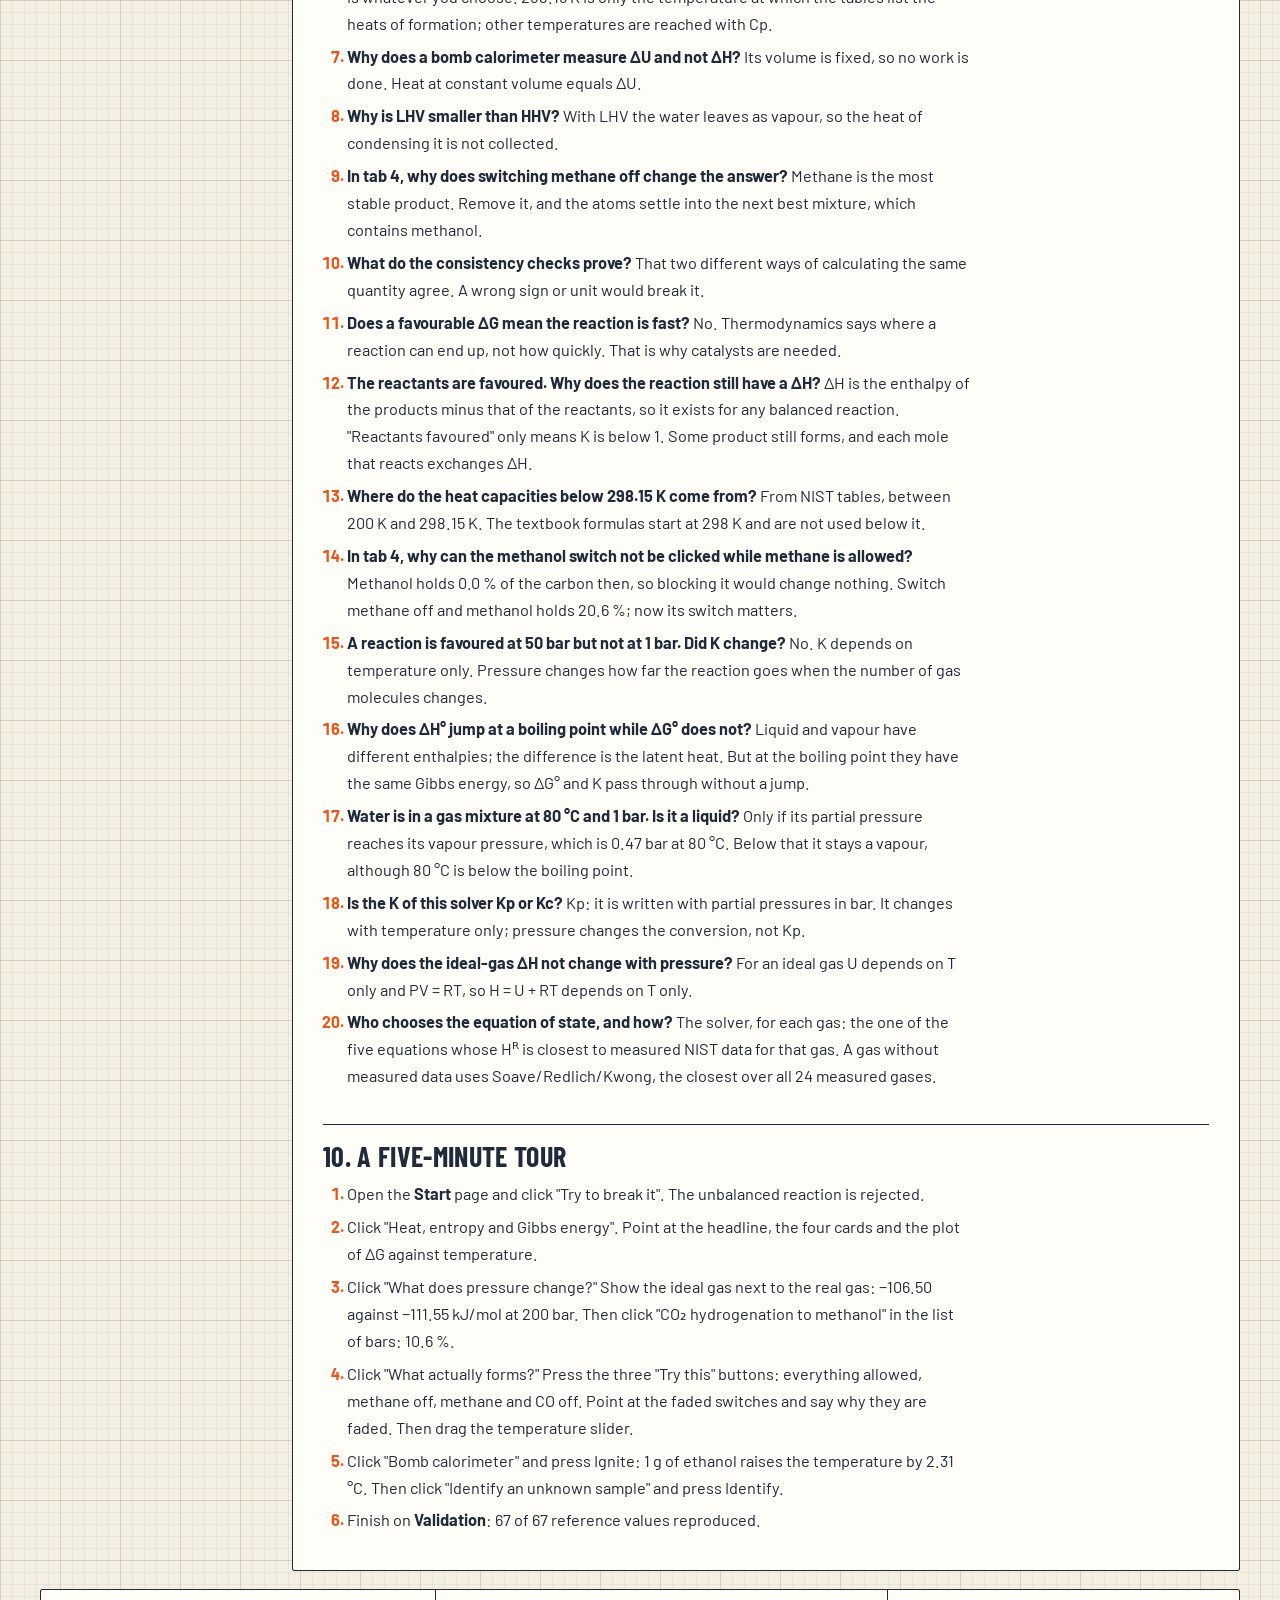
==== commit 32fb4189: "Deck brief, script and guides follow the site as it is now - Deck brief: timing (6.5 min of slides, " ====
--- a/guide.html
+++ b/guide.html
@@ -12,7 +12,7 @@
   <link rel="preconnect" href="https://fonts.googleapis.com">
   <link rel="preconnect" href="https://fonts.gstatic.com" crossorigin>
   <link rel="stylesheet" href="https://fonts.googleapis.com/css2?family=Barlow:wght@400;500;600;700&amp;family=Barlow+Condensed:wght@600;700;800&amp;family=IBM+Plex+Mono:wght@400;500;600&amp;display=swap">
-  <link rel="stylesheet" href="web/styles.css?v=1.8.11">
+  <link rel="stylesheet" href="web/styles.css?v=1.8.12">
 </head>
 <body>
 <header class="top">
@@ -104,10 +104,10 @@
 <p>Three things happen at a boiling point:</p>
 <ul><li><strong>ΔH° jumps.</strong> A reaction that makes 1 mol of water releases 40.86 kJ less once that water is vapour. The jump is the latent heat.</li><li><strong>ΔS° jumps too</strong>, by the latent heat divided by the boiling point.</li><li><strong>ΔG° does not jump.</strong> The two jumps cancel exactly, because liquid and vapour have the same Gibbs energy there. So K has no jump either.</li></ul>
 <p>The same data give the <strong>vapour pressure</strong>: the pressure at which a liquid and its vapour are in balance at a given temperature. For water the solver finds 0.0317 bar at 25 °C and 0.199 bar at 60 °C. The steam table says 0.0317 and 0.199 bar.</p>
-<h3>Not favourable does not mean no ΔH</h3>
+<h3>"Reactants favoured" does not mean no ΔH</h3>
 <p>ΔH is the enthalpy of the products minus the enthalpy of the reactants. Both are properties of the substances, so ΔH exists for any balanced reaction, whether it goes by itself or not.</p>
-<p>"Not favourable" only means K is smaller than 1: at equilibrium there is more reactant than product. It does not mean nothing reacts. Whatever amount does react gives out, or takes in, ΔH per mole. You also need this ΔH to design the reactor, and it is the ΔH of the reverse reaction with the sign flipped.</p>
-<p>Example: at 523 K, CO₂ + 3 H₂ → CH₃OH + H₂O is not favourable (K = 2.2 × 10⁻⁵), and still every mole that reacts releases 57.94 kJ. A methanol plant runs this reaction at 50 bar and has to remove exactly that heat.</p>
+<p>"Reactants favoured" only means K is smaller than 1: at equilibrium there is more reactant than product. It does not mean nothing reacts. Whatever amount does react gives out, or takes in, ΔH per mole. You also need this ΔH to design the reactor, and it is the ΔH of the reverse reaction with the sign flipped.</p>
+<p>Example: at 523 K, the reactants of CO₂ + 3 H₂ → CH₃OH + H₂O are favoured (K = 2.2 × 10⁻⁵), and still every mole that reacts releases 57.94 kJ. A methanol plant runs this reaction at 50 bar and has to remove exactly that heat.</p>
 <h2 id="4-the-tabs-one-by-one">4. The tabs, one by one</h2>
 <h3>Start</h3>
 <p>The first page asks "What do you want to find out?" Each card opens the right tab with a ready example. Use it when you are showing the solver to someone.</p>
@@ -119,7 +119,7 @@
 <p><strong>The "Pick the stable phase" box.</strong> It is ticked at the start. If you type water, methanol, ethanol, benzene, cyclohexane or toluene without (g) or (l), the solver chooses the phase for you: it finds the boiling point from its own data and uses the liquid below it and the vapour above it, at 1 bar. Example: <code>CH4 + 2 O2 -&gt; CO2 + 2 H2O</code> gives H2O(l) and ΔH° = −890.65 kJ/mol at 298.15 K, and H2O(g) at 500 K. The plots then run across the boiling point. The orange ΔH° line has a step there (the latent heat), and the blue ΔG° line only bends. Try <code>H2 + 1/2 O2 -&gt; H2O</code>: ΔH° is −283.4 kJ/mol just below 373.2 K and −242.6 kJ/mol just above it.</p>
 <p>A phase you type is always kept, because a textbook often wants the other form on purpose. The heat of burning methane to H2O(g) at 25 °C (−802.63 kJ/mol) is the lower heating value, although water is not a vapour at 25 °C and 1 bar. Then a blue box says that the typed phase is not the stable one, and its button "Let the solver choose the phase" takes the typed phase away. If you untick the box, a species typed without a phase is taken as a gas.</p>
 <p><strong>The three graphs of tab 1.</strong> Each has a line under it that says how to read it. In short:</p>
-<ol><li><strong>Energy changes versus temperature.</strong> Orange is ΔH° (heat), blue is ΔG° (which side is favoured), green is T·ΔS°. Blue is always orange minus green. Where the blue line crosses zero, the favoured side changes. The dots show your temperature.</li><li><strong>Heat-capacity change, ΔCp°.</strong> Cp of the products minus Cp of the reactants. It is the slope of the orange ΔH° line: negative ΔCp° means ΔH° falls as it gets hotter.</li><li><strong>Sensible heat of each species.</strong> One bar per substance: the heat it takes up between 298.15 K and your temperature. Added together, the bars are the difference between ΔH° at your temperature and ΔH° at 298.15 K.</li></ol>
+<ol><li><strong>Energy changes versus temperature.</strong> Orange is ΔH° (heat), blue is ΔG° (which side is favoured), green is T·ΔS°. Blue is always orange minus green. Where the blue line crosses zero, the favoured side changes. The dots show your temperature. The thin dashed and dotted lines are two shortcuts: a constant ΔCp, and ΔCp ignored (taken as zero, so ΔH° and ΔS° keep their 298.15 K values). The gap between them and the solid lines is how far off the shortcuts are.</li><li><strong>Heat-capacity change, ΔCp°.</strong> Cp of the products minus Cp of the reactants. It is the slope of the orange ΔH° line: negative ΔCp° means ΔH° falls as it gets hotter.</li><li><strong>Sensible heat of each species.</strong> One bar per substance: the heat it takes up between 298.15 K and your temperature. Added together, the bars are the difference between ΔH° at your temperature and ΔH° at 298.15 K.</li></ol>
 <p>The two graphs against temperature share the same temperature axis, so you can follow one temperature from one to the other. On every tab the axes of a graph cover only the range where it has data, so no graph has an empty stretch.</p>
 <p>A grey band on a plot means the Cp formula is being used outside the temperature range it was made for. The solver warns you when that happens. The plots start at 298.15 K, and this tab does not accept a lower temperature.</p>
 <h3>Tab 2: Pressure and real gas</h3>
@@ -189,7 +189,7 @@
 <div class="table-scroll"><table><thead><tr><th class="l">Word or symbol</th><th class="l">Plain meaning</th></tr></thead><tbody><tr><td class="l wrapcell">ΔH</td><td class="l wrapcell">Heat given out (negative) or taken in (positive) by the reaction</td></tr><tr><td class="l wrapcell">ΔS</td><td class="l wrapcell">Change in disorder; positive when more gas is made</td></tr><tr><td class="l wrapcell">ΔG</td><td class="l wrapcell">Tells which side is favoured; negative means the products</td></tr><tr><td class="l wrapcell">K</td><td class="l wrapcell">Where the reaction stops; bigger than 1 means mostly products</td></tr><tr><td class="l wrapcell">° (as in ΔH°)</td><td class="l wrapcell">Standard state: pure substance at 1 bar, at whatever temperature you choose</td></tr><tr><td class="l wrapcell">Reference temperature</td><td class="l wrapcell">298.15 K, where the tables list the heats of formation</td></tr><tr><td class="l wrapcell">Cp</td><td class="l wrapcell">Heat needed to warm a substance by 1 K</td></tr><tr><td class="l wrapcell">Sensible heat</td><td class="l wrapcell">Heat that changes temperature without any reaction</td></tr><tr><td class="l wrapcell">Exothermic / endothermic</td><td class="l wrapcell">Gives out heat / takes in heat</td></tr><tr><td class="l wrapcell">Conversion</td><td class="l wrapcell">The fraction of a reactant that has reacted</td></tr><tr><td class="l wrapcell">Stoichiometric</td><td class="l wrapcell">Exactly the amounts the balanced reaction asks for</td></tr><tr><td class="l wrapcell">Residual property, Hᴿ</td><td class="l wrapcell">Real-gas value minus ideal-gas value</td></tr><tr><td class="l wrapcell">Equation of state</td><td class="l wrapcell">A formula linking pressure, volume and temperature of a gas</td></tr><tr><td class="l wrapcell">Hess's law</td><td class="l wrapcell">Adding reactions adds their ΔH</td></tr><tr><td class="l wrapcell">Lowest total Gibbs energy</td><td class="l wrapcell">How tab 4 finds the mixture that forms: of all mixtures the atoms allow, the one whose Gibbs energy is lowest</td></tr><tr><td class="l wrapcell">HHV / LHV</td><td class="l wrapcell">Heating value with liquid water / with water vapour</td></tr><tr><td class="l wrapcell">Latent heat</td><td class="l wrapcell">Heat needed to turn a liquid into vapour without changing its temperature</td></tr><tr><td class="l wrapcell">Vapour pressure</td><td class="l wrapcell">The pressure at which a liquid and its vapour are in balance at a given temperature</td></tr><tr><td class="l wrapcell">Saturated</td><td class="l wrapcell">A gas that holds as much water vapour as it can; cooled further, it drops liquid water</td></tr><tr><td class="l wrapcell">ΔU</td><td class="l wrapcell">Heat released at constant volume, as in a bomb calorimeter</td></tr></tbody></table></div>
 <h2 id="9-check-yourself">9. Check yourself</h2>
 <p>Try to answer before you read the answer.</p>
-<ol><li><strong>A reaction has ΔH = −50 kJ/mol. Does it give out or take in heat?</strong> It gives out heat. It is exothermic.</li><li><strong>A reaction turns 4 gas molecules into 2. Is ΔS positive or negative?</strong> Negative. There is less gas, so less disorder.</li><li><strong>Can an exothermic reaction be unfavourable?</strong> Yes. If ΔS is negative, the −T·ΔS term is positive and grows with temperature. Methanol from CO₂ at 523 K is an example.</li><li><strong>K = 0.00002. Mostly products or mostly reactants?</strong> Mostly reactants.</li><li><strong>Why does pressure help ammonia synthesis?</strong> The reaction reduces the number of gas molecules from 4 to 2. Higher pressure favours the side with fewer molecules.</li><li><strong>Does "standard state" mean 298.15 K?</strong> No. It fixes the pressure at 1 bar. The temperature is whatever you choose. 298.15 K is only the temperature at which the tables list the heats of formation; other temperatures are reached with Cp.</li><li><strong>Why does a bomb calorimeter measure ΔU and not ΔH?</strong> Its volume is fixed, so no work is done. Heat at constant volume equals ΔU.</li><li><strong>Why is LHV smaller than HHV?</strong> With LHV the water leaves as vapour, so the heat of condensing it is not collected.</li><li><strong>In tab 4, why does switching methane off change the answer?</strong> Methane is the most stable product. Remove it, and the atoms settle into the next best mixture, which contains methanol.</li><li><strong>What do the consistency checks prove?</strong> That two different ways of calculating the same quantity agree. A wrong sign or unit would break it.</li><li><strong>Does a favourable ΔG mean the reaction is fast?</strong> No. Thermodynamics says where a reaction can end up, not how quickly. That is why catalysts are needed.</li><li><strong>A reaction is not favourable. Why does it still have a ΔH?</strong> ΔH is the enthalpy of the products minus that of the reactants, so it exists for any balanced reaction. "Not favourable" only means K is below 1. Some product still forms, and each mole that reacts exchanges ΔH.</li><li><strong>Where do the heat capacities below 298.15 K come from?</strong> From NIST tables, between 200 K and 298.15 K. The textbook formulas start at 298 K and are not used below it.</li><li><strong>In tab 4, why can the methanol switch not be clicked while methane is allowed?</strong> Methanol holds 0.0 % of the carbon then, so blocking it would change nothing. Switch methane off and methanol holds 20.6 %; now its switch matters.</li><li><strong>A reaction is favoured at 50 bar but not at 1 bar. Did K change?</strong> No. K depends on temperature only. Pressure changes how far the reaction goes when the number of gas molecules changes.</li><li><strong>Why does ΔH° jump at a boiling point while ΔG° does not?</strong> Liquid and vapour have different enthalpies; the difference is the latent heat. But at the boiling point they have the same Gibbs energy, so ΔG° and K pass through without a jump.</li><li><strong>Water is in a gas mixture at 80 °C and 1 bar. Is it a liquid?</strong> Only if its partial pressure reaches its vapour pressure, which is 0.47 bar at 80 °C. Below that it stays a vapour, although 80 °C is below the boiling point.</li><li><strong>Is the K of this solver Kp or Kc?</strong> Kp: it is written with partial pressures in bar. It changes with temperature only; pressure changes the conversion, not Kp.</li><li><strong>Why does the ideal-gas ΔH not change with pressure?</strong> For an ideal gas U depends on T only and PV = RT, so H = U + RT depends on T only.</li><li><strong>Who chooses the equation of state, and how?</strong> The solver, for each gas: the one of the five equations whose Hᴿ is closest to measured NIST data for that gas. A gas without measured data uses Soave/Redlich/Kwong, the closest over all 24 measured gases.</li></ol>
+<ol><li><strong>A reaction has ΔH = −50 kJ/mol. Does it give out or take in heat?</strong> It gives out heat. It is exothermic.</li><li><strong>A reaction turns 4 gas molecules into 2. Is ΔS positive or negative?</strong> Negative. There is less gas, so less disorder.</li><li><strong>Can an exothermic reaction have its reactants favoured?</strong> Yes. If ΔS is negative, the −T·ΔS term is positive and grows with temperature. Methanol from CO₂ at 523 K is an example.</li><li><strong>K = 0.00002. Mostly products or mostly reactants?</strong> Mostly reactants.</li><li><strong>Why does pressure help ammonia synthesis?</strong> The reaction reduces the number of gas molecules from 4 to 2. Higher pressure favours the side with fewer molecules.</li><li><strong>Does "standard state" mean 298.15 K?</strong> No. It fixes the pressure at 1 bar. The temperature is whatever you choose. 298.15 K is only the temperature at which the tables list the heats of formation; other temperatures are reached with Cp.</li><li><strong>Why does a bomb calorimeter measure ΔU and not ΔH?</strong> Its volume is fixed, so no work is done. Heat at constant volume equals ΔU.</li><li><strong>Why is LHV smaller than HHV?</strong> With LHV the water leaves as vapour, so the heat of condensing it is not collected.</li><li><strong>In tab 4, why does switching methane off change the answer?</strong> Methane is the most stable product. Remove it, and the atoms settle into the next best mixture, which contains methanol.</li><li><strong>What do the consistency checks prove?</strong> That two different ways of calculating the same quantity agree. A wrong sign or unit would break it.</li><li><strong>Does a favourable ΔG mean the reaction is fast?</strong> No. Thermodynamics says where a reaction can end up, not how quickly. That is why catalysts are needed.</li><li><strong>The reactants are favoured. Why does the reaction still have a ΔH?</strong> ΔH is the enthalpy of the products minus that of the reactants, so it exists for any balanced reaction. "Reactants favoured" only means K is below 1. Some product still forms, and each mole that reacts exchanges ΔH.</li><li><strong>Where do the heat capacities below 298.15 K come from?</strong> From NIST tables, between 200 K and 298.15 K. The textbook formulas start at 298 K and are not used below it.</li><li><strong>In tab 4, why can the methanol switch not be clicked while methane is allowed?</strong> Methanol holds 0.0 % of the carbon then, so blocking it would change nothing. Switch methane off and methanol holds 20.6 %; now its switch matters.</li><li><strong>A reaction is favoured at 50 bar but not at 1 bar. Did K change?</strong> No. K depends on temperature only. Pressure changes how far the reaction goes when the number of gas molecules changes.</li><li><strong>Why does ΔH° jump at a boiling point while ΔG° does not?</strong> Liquid and vapour have different enthalpies; the difference is the latent heat. But at the boiling point they have the same Gibbs energy, so ΔG° and K pass through without a jump.</li><li><strong>Water is in a gas mixture at 80 °C and 1 bar. Is it a liquid?</strong> Only if its partial pressure reaches its vapour pressure, which is 0.47 bar at 80 °C. Below that it stays a vapour, although 80 °C is below the boiling point.</li><li><strong>Is the K of this solver Kp or Kc?</strong> Kp: it is written with partial pressures in bar. It changes with temperature only; pressure changes the conversion, not Kp.</li><li><strong>Why does the ideal-gas ΔH not change with pressure?</strong> For an ideal gas U depends on T only and PV = RT, so H = U + RT depends on T only.</li><li><strong>Who chooses the equation of state, and how?</strong> The solver, for each gas: the one of the five equations whose Hᴿ is closest to measured NIST data for that gas. A gas without measured data uses Soave/Redlich/Kwong, the closest over all 24 measured gases.</li></ol>
 <h2 id="10-a-five-minute-tour">10. A five-minute tour</h2>
 <ol><li>Open the <strong>Start</strong> page and click "Try to break it". The unbalanced reaction is rejected.</li><li>Click "Heat, entropy and Gibbs energy". Point at the headline, the four cards and the plot of ΔG against temperature.</li><li>Click "What does pressure change?" Show the ideal gas next to the real gas: −106.50 against −111.55 kJ/mol at 200 bar. Then click "CO₂ hydrogenation to methanol" in the list of bars: 10.6 %.</li><li>Click "What actually forms?" Press the three "Try this" buttons: everything allowed, methane off, methane and CO off. Point at the faded switches and say why they are faded. Then drag the temperature slider.</li><li>Click "Bomb calorimeter" and press Ignite: 1 g of ethanol raises the temperature by 2.31 °C. Then click "Identify an unknown sample" and press Identify.</li><li>Finish on <strong>Validation</strong>: 67 of 67 reference values reproduced.</li></ol>
   </article>
